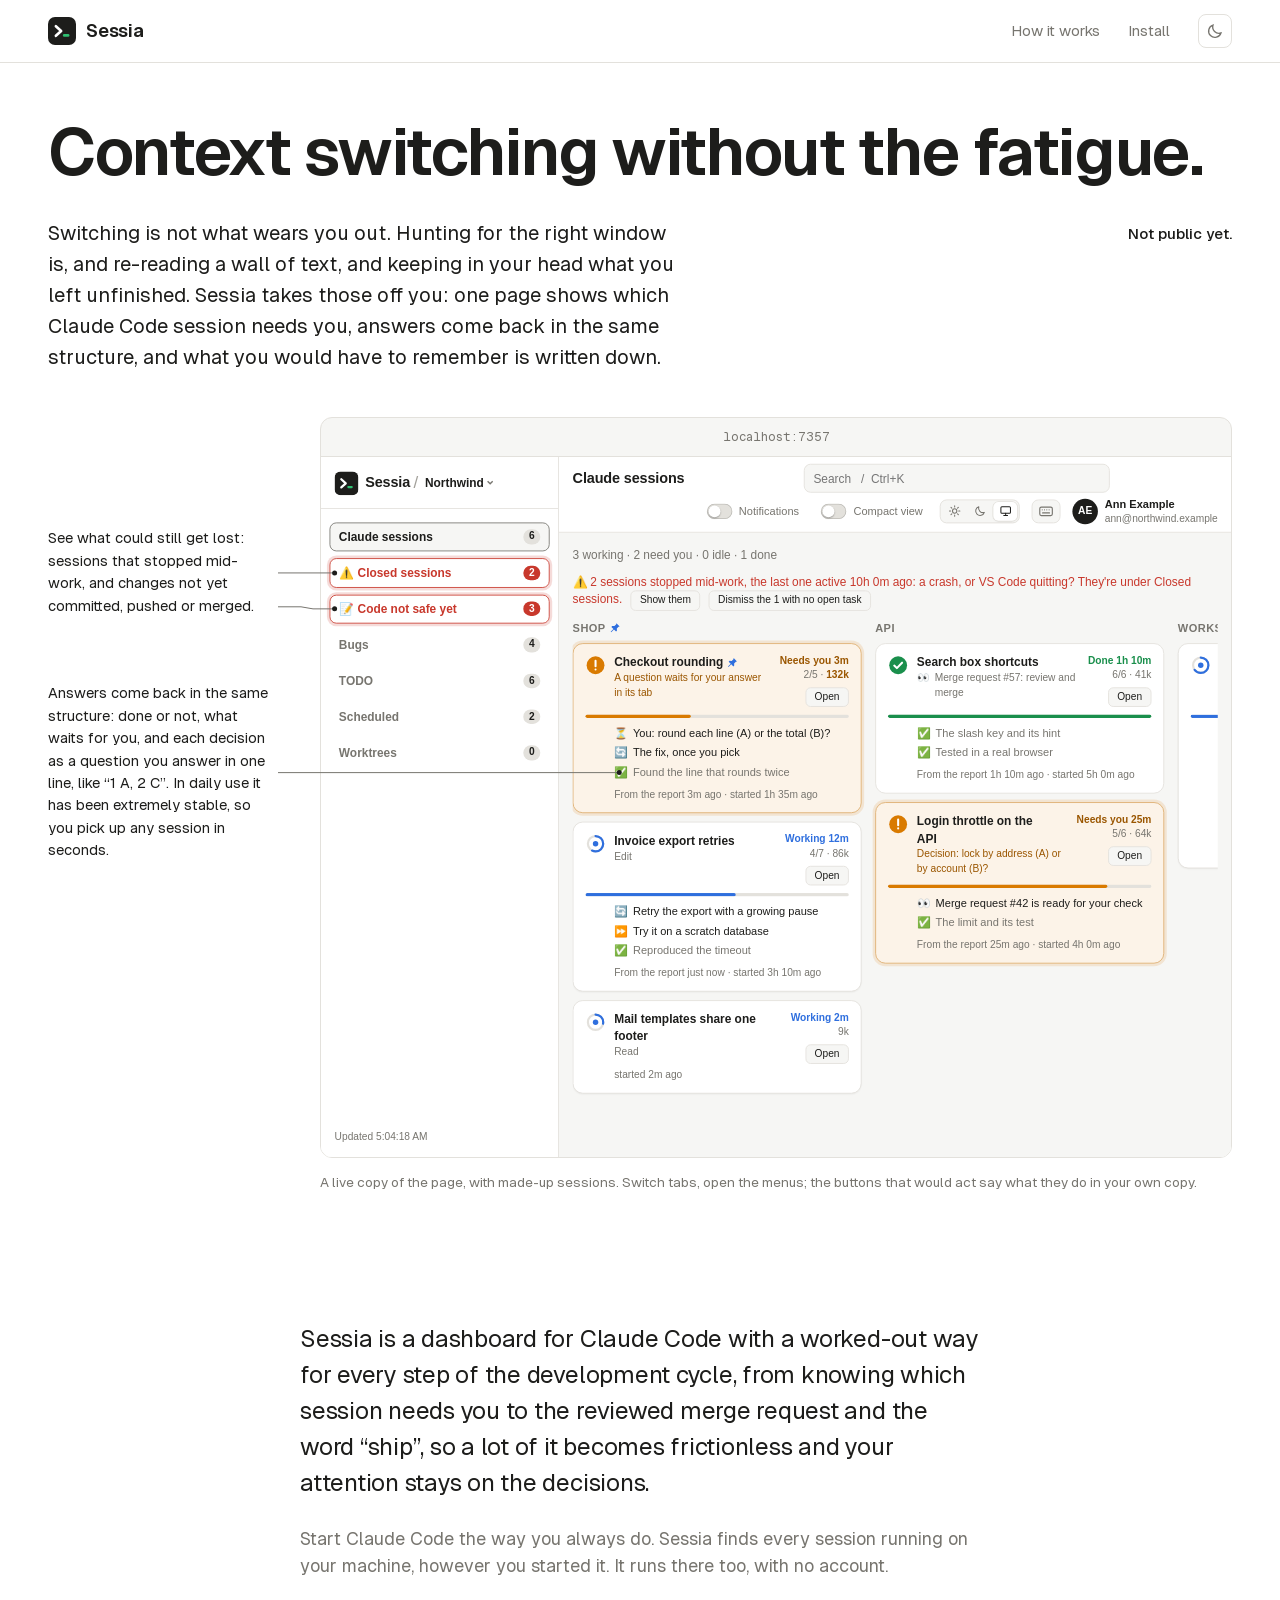
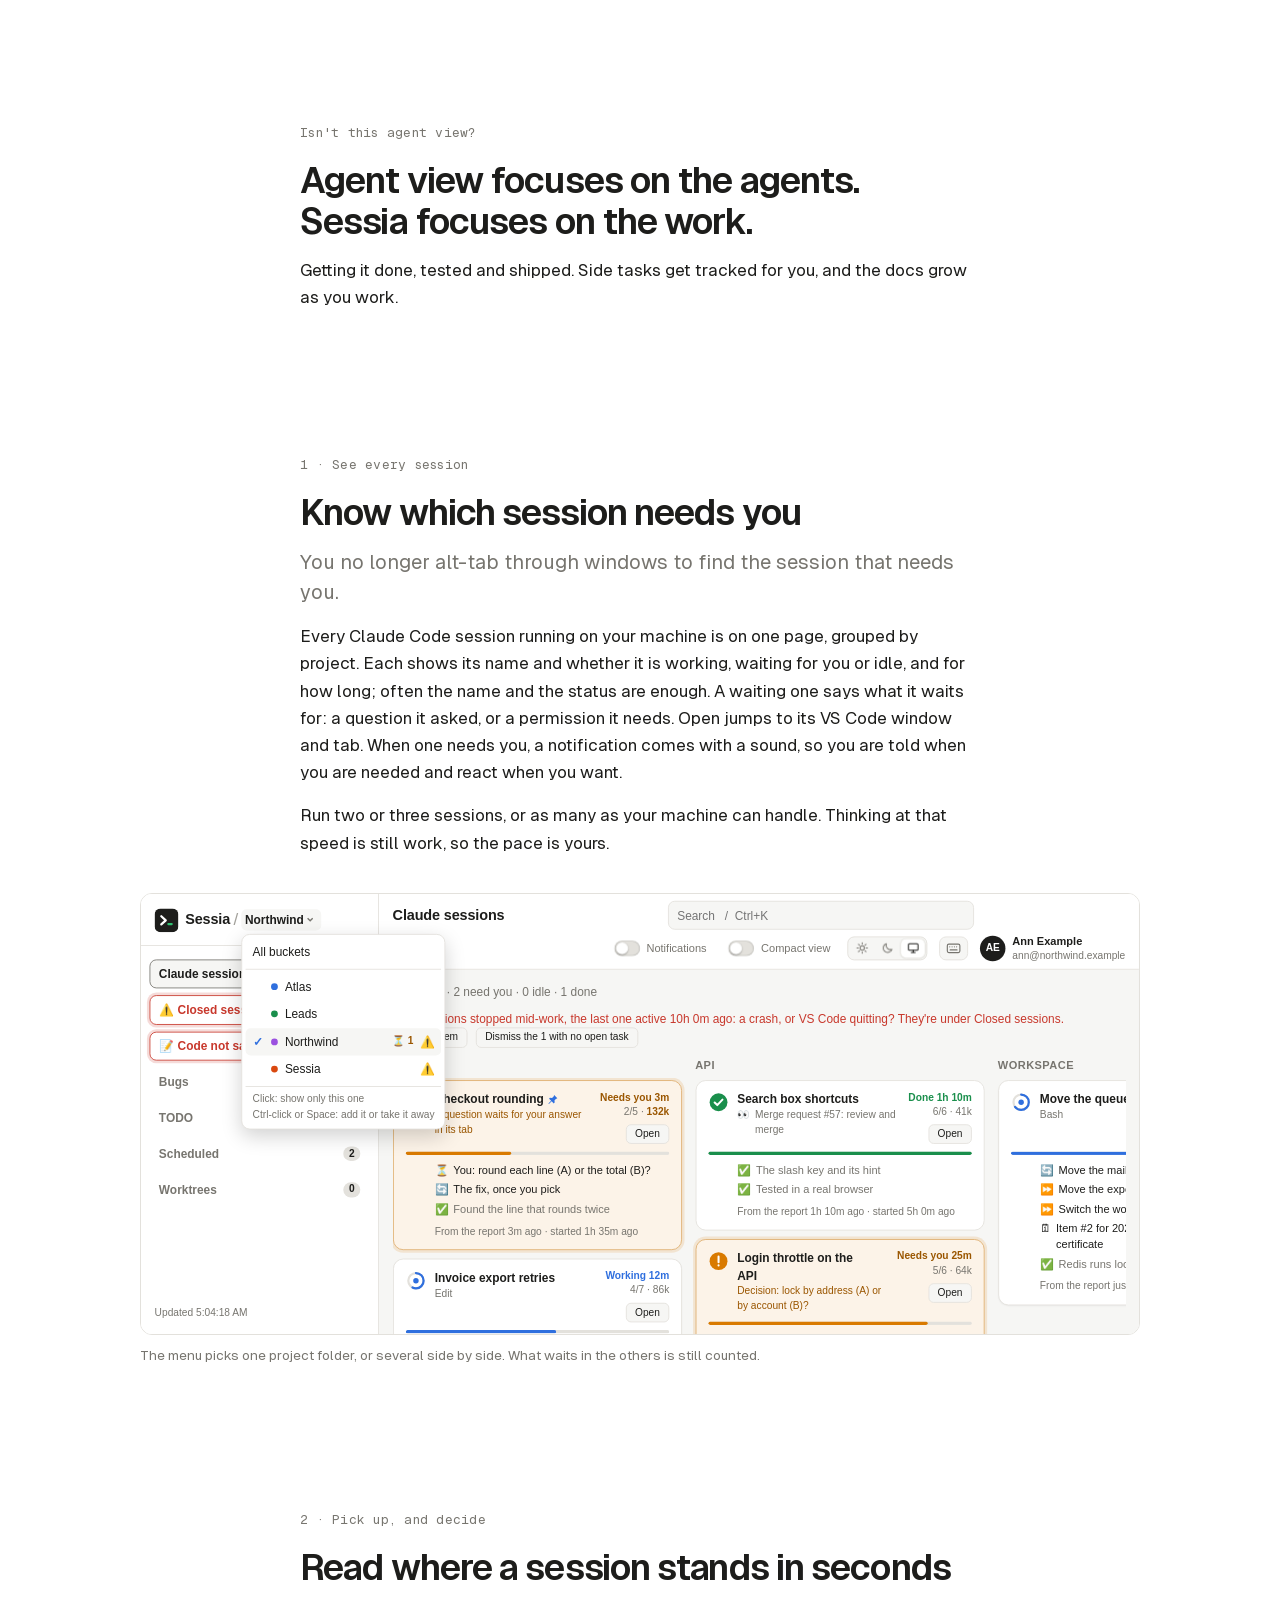
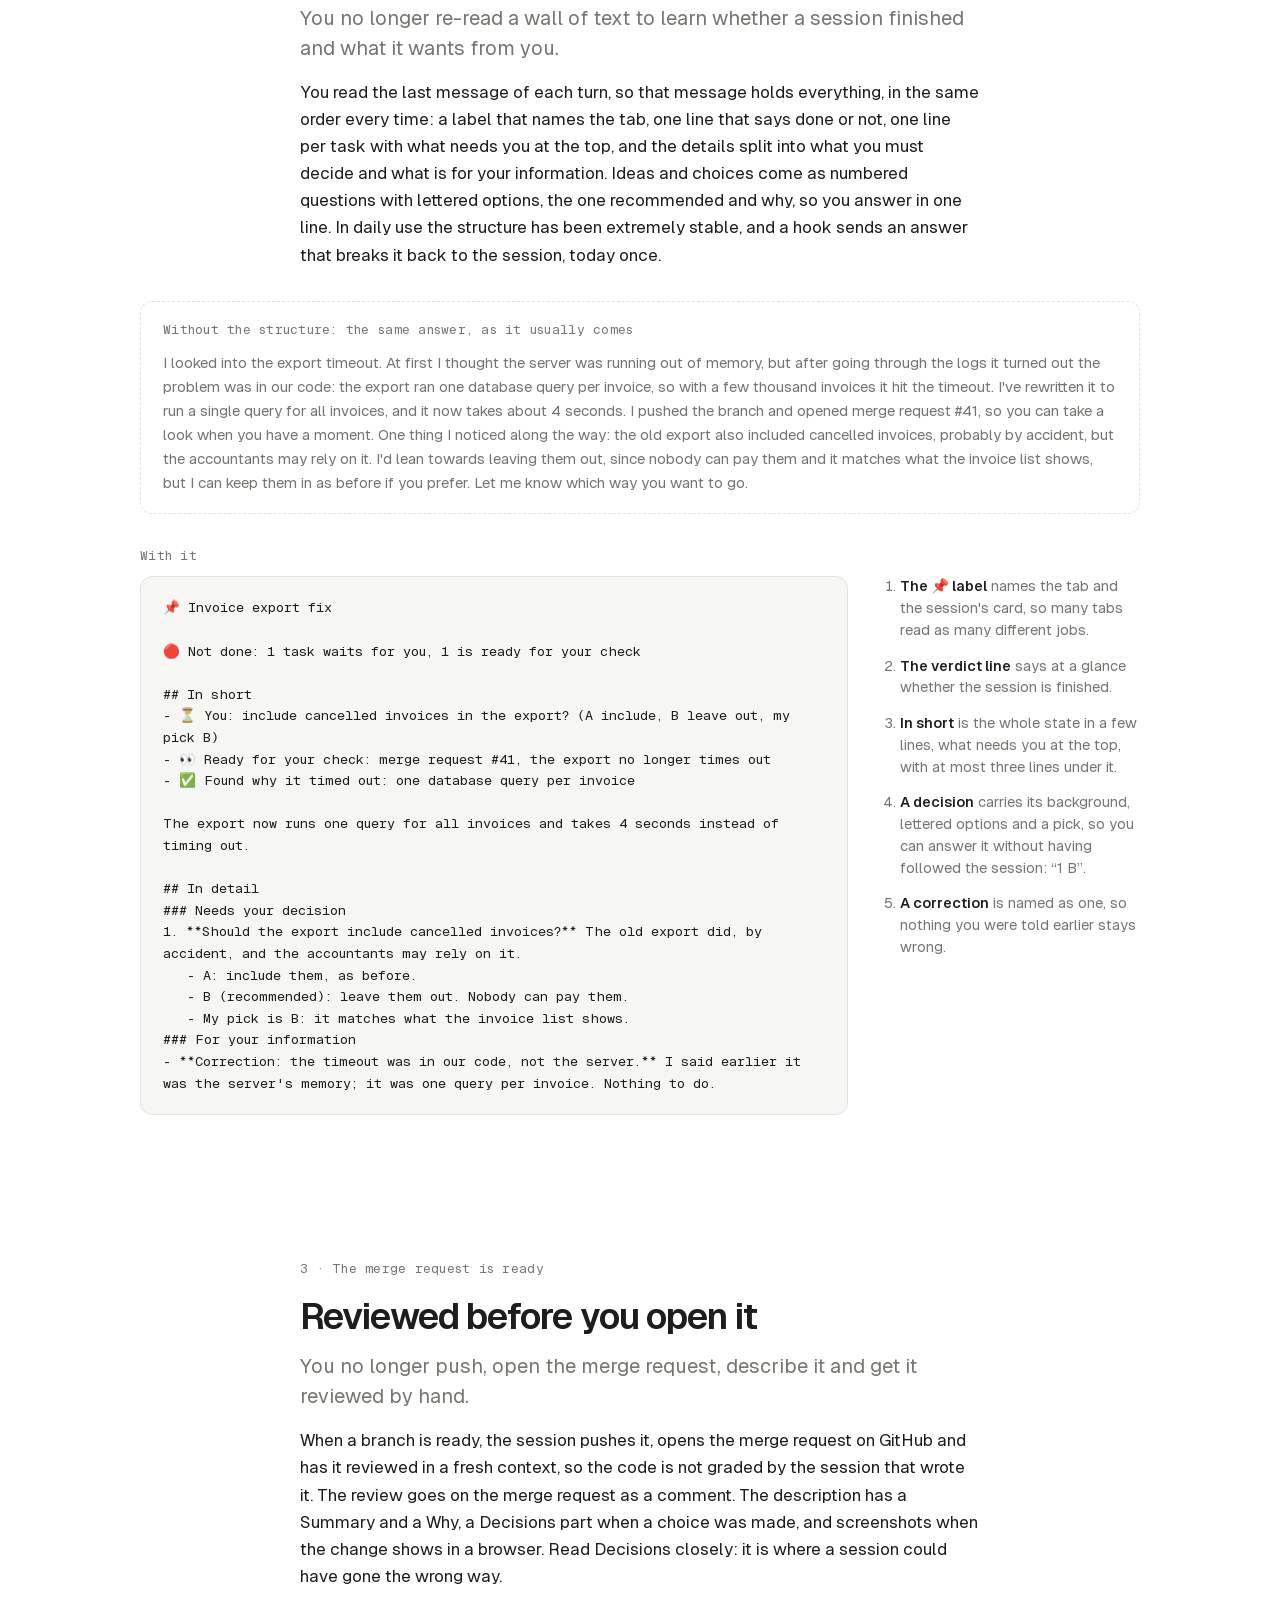
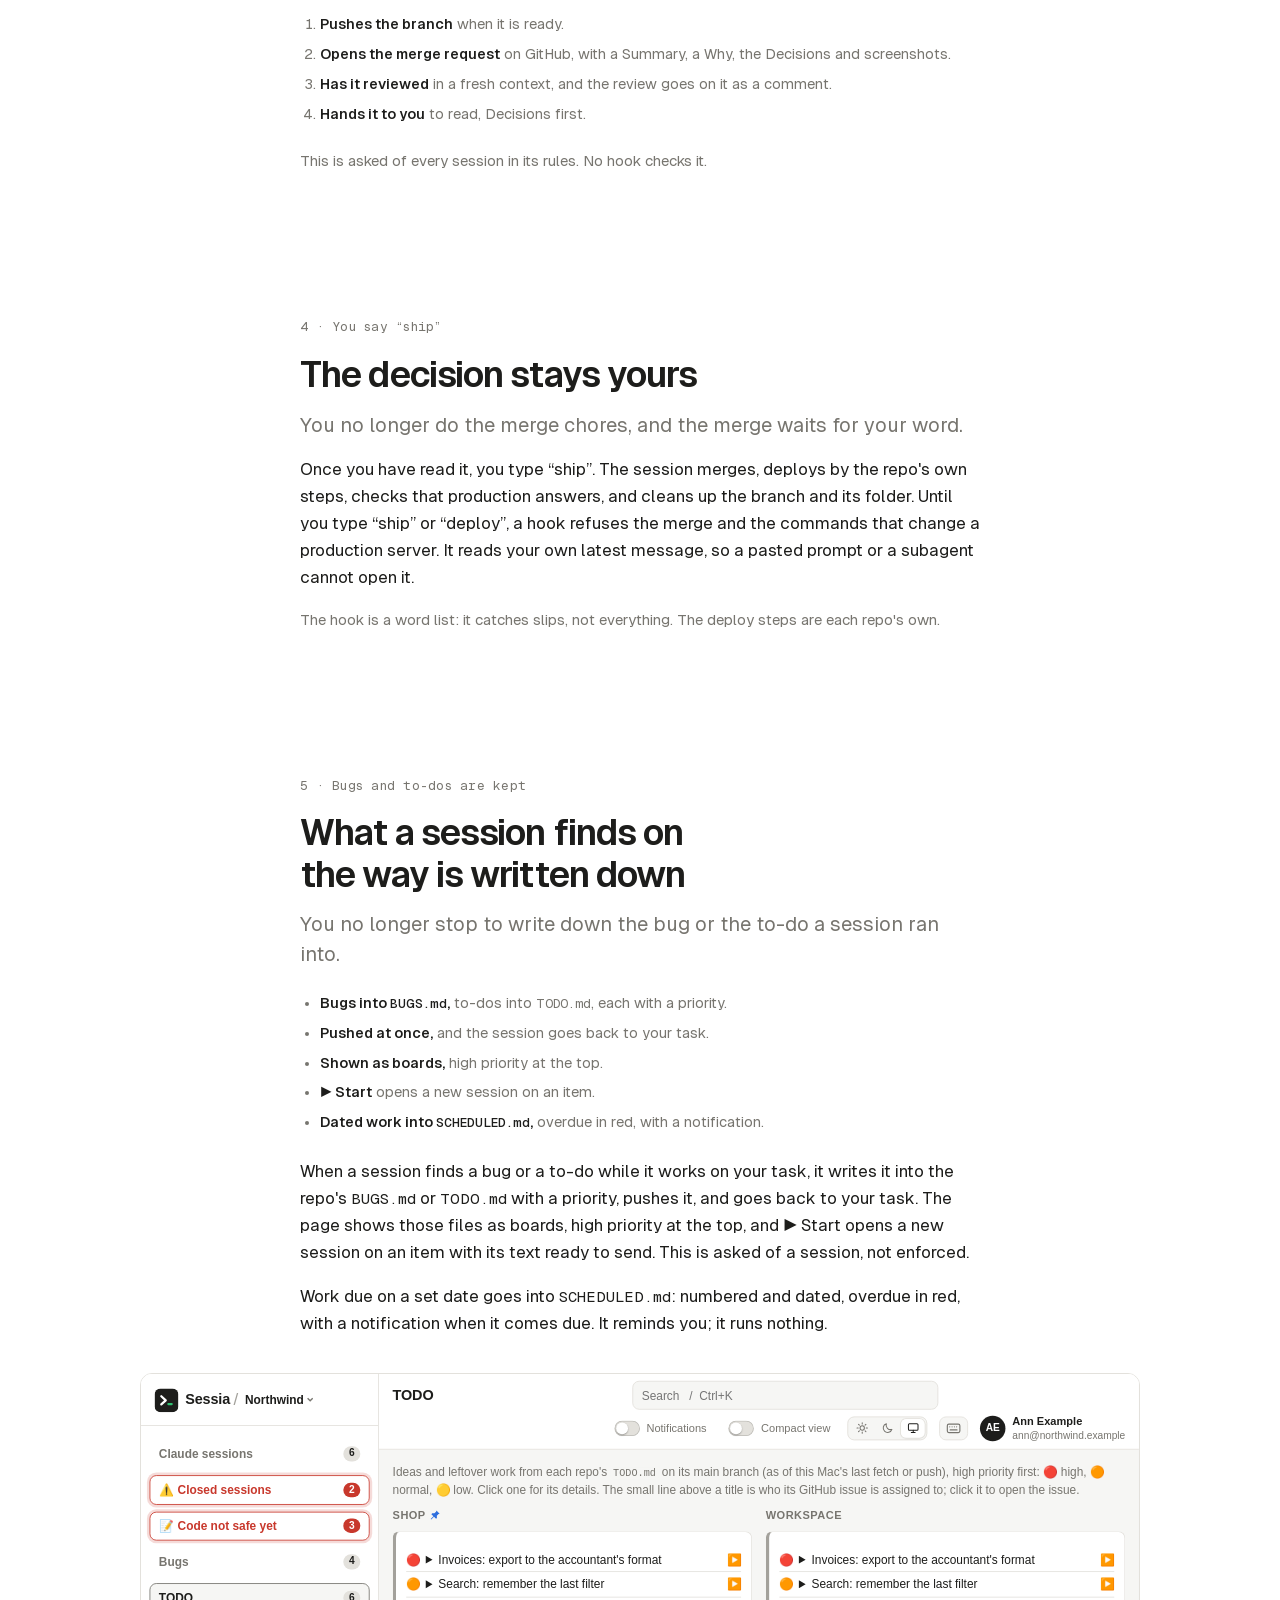
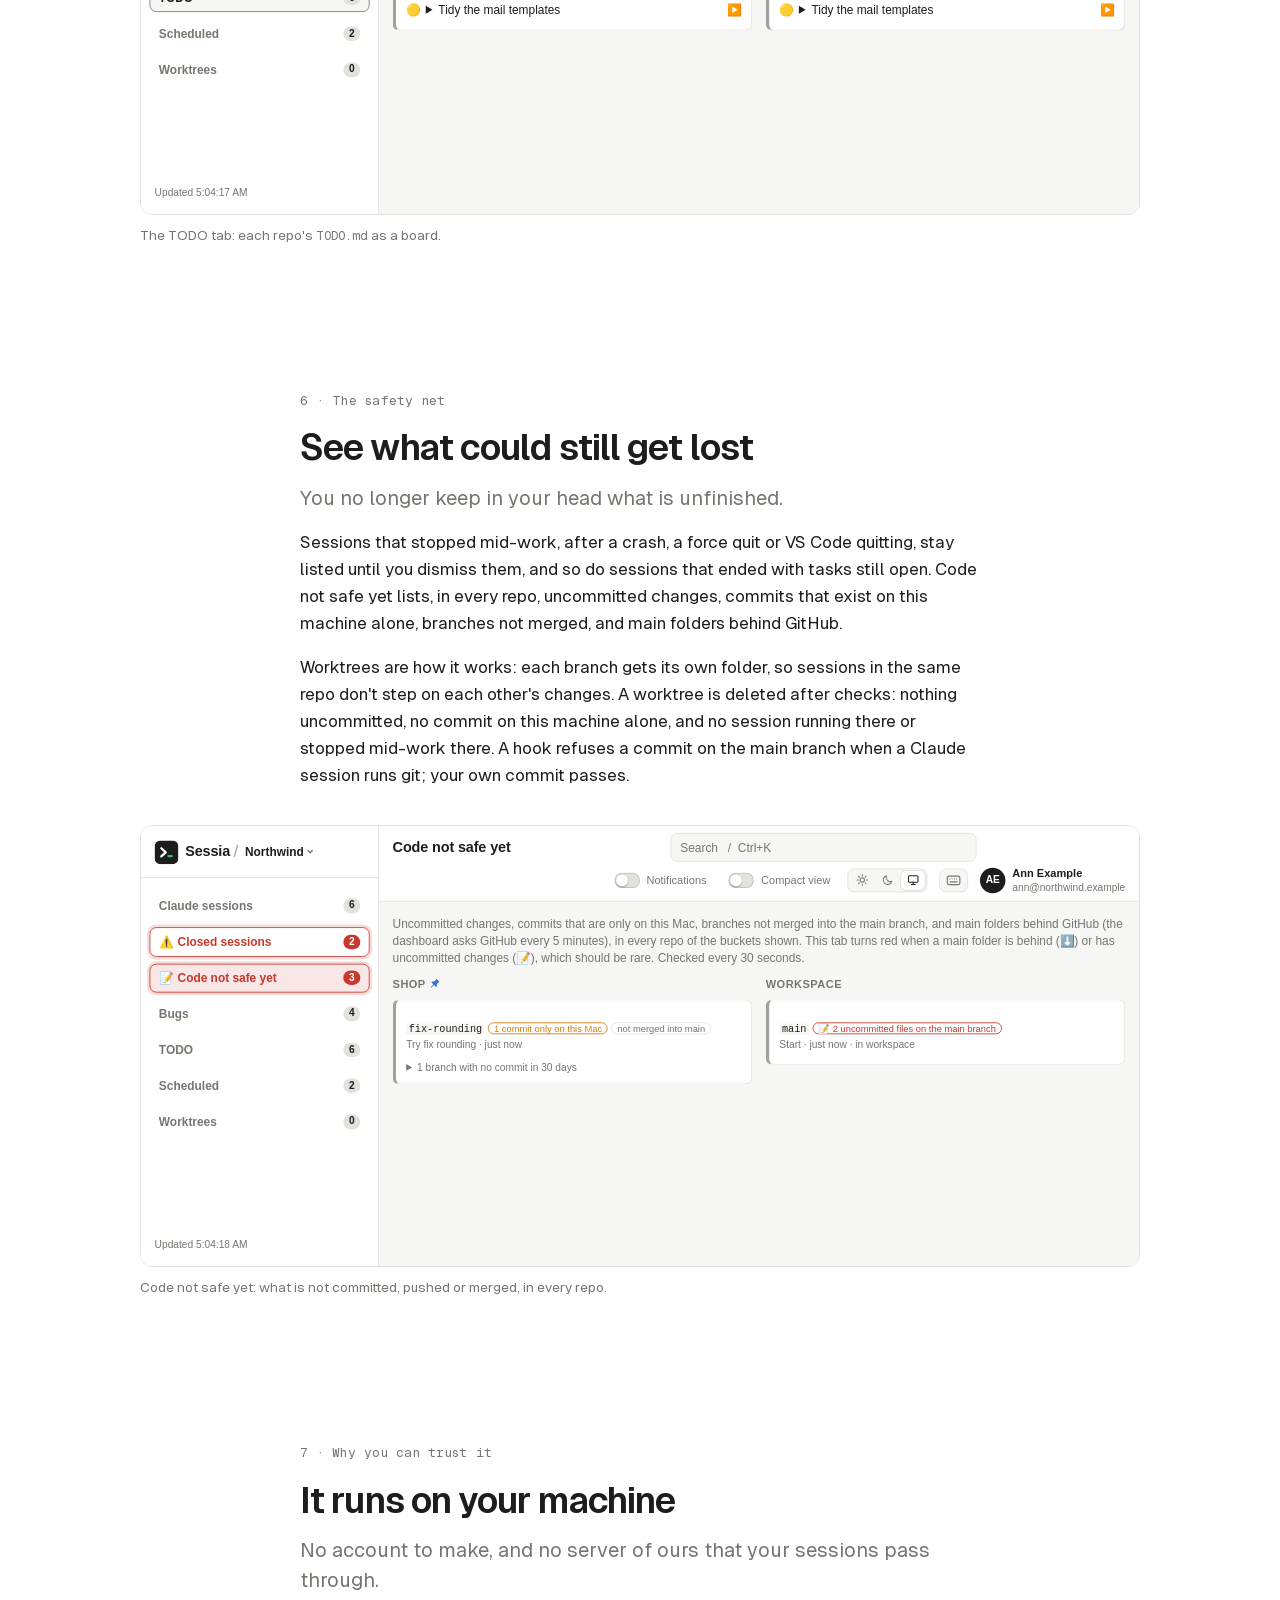
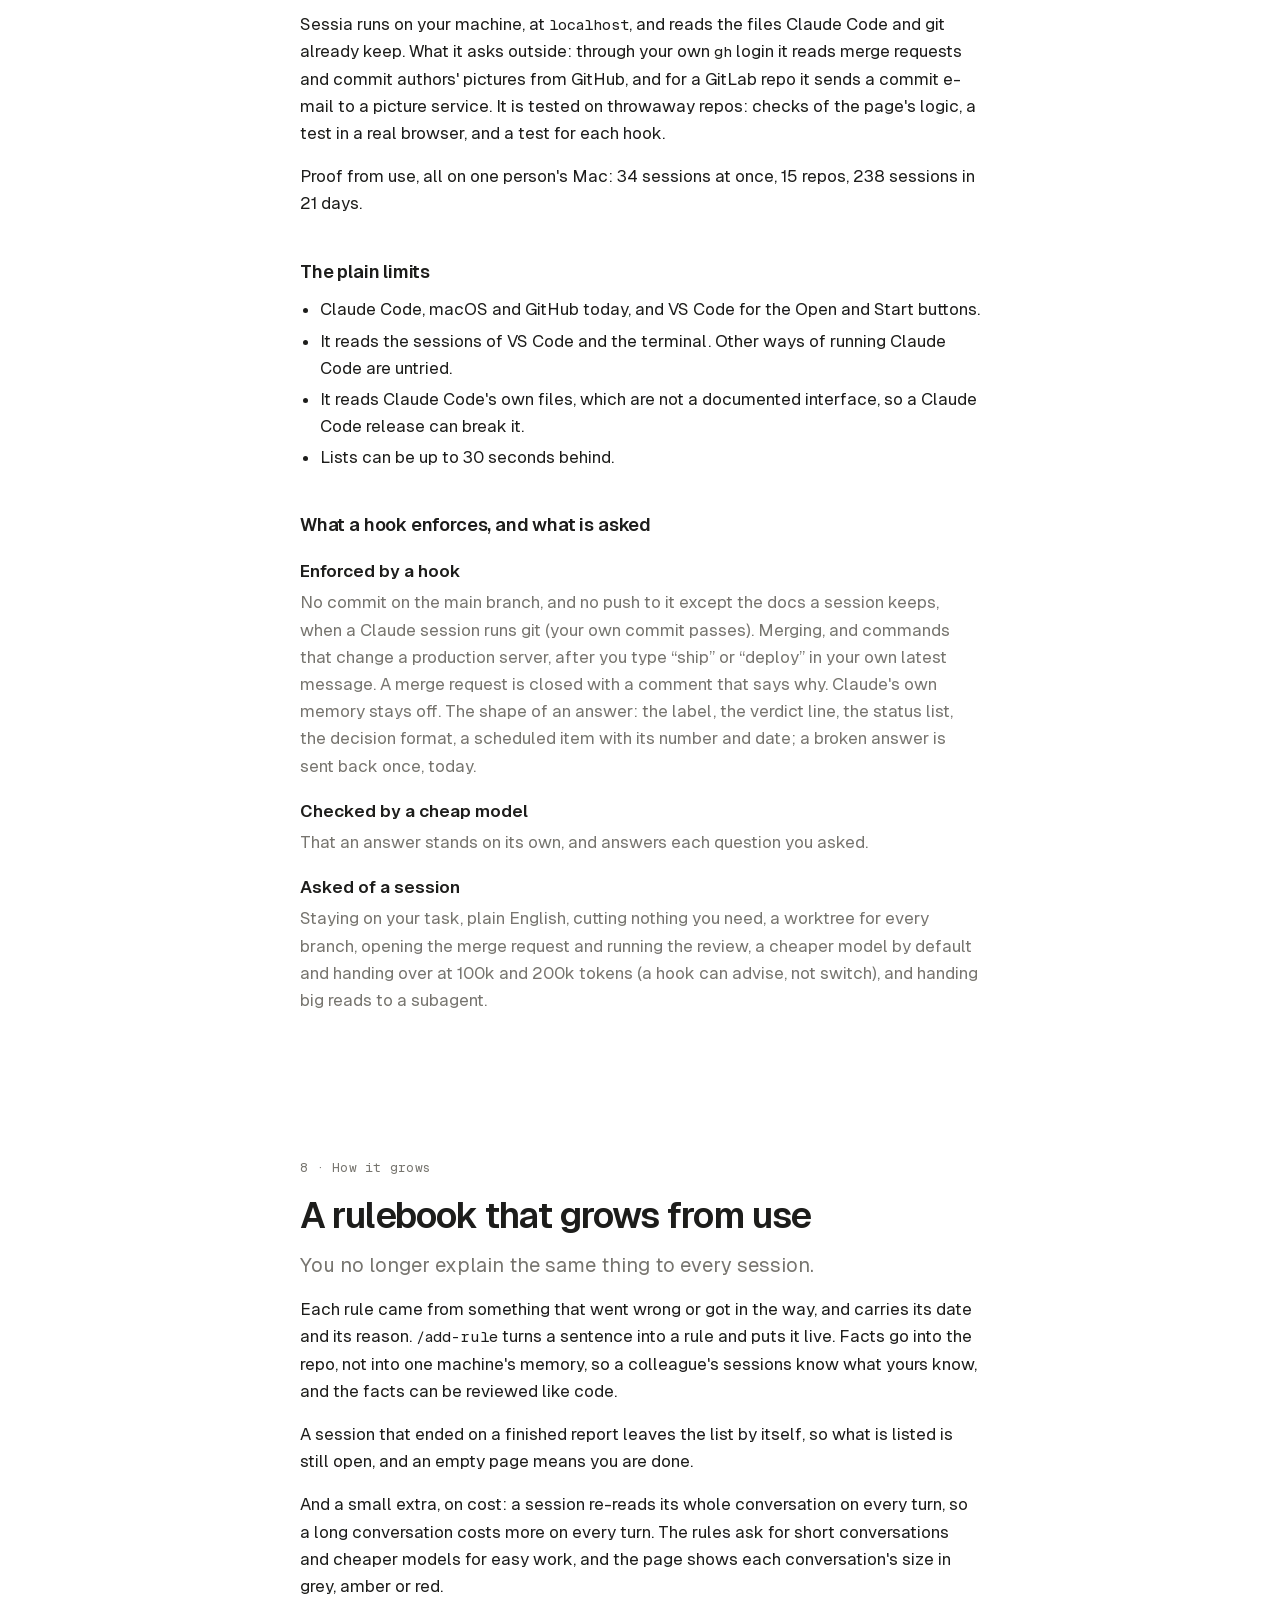
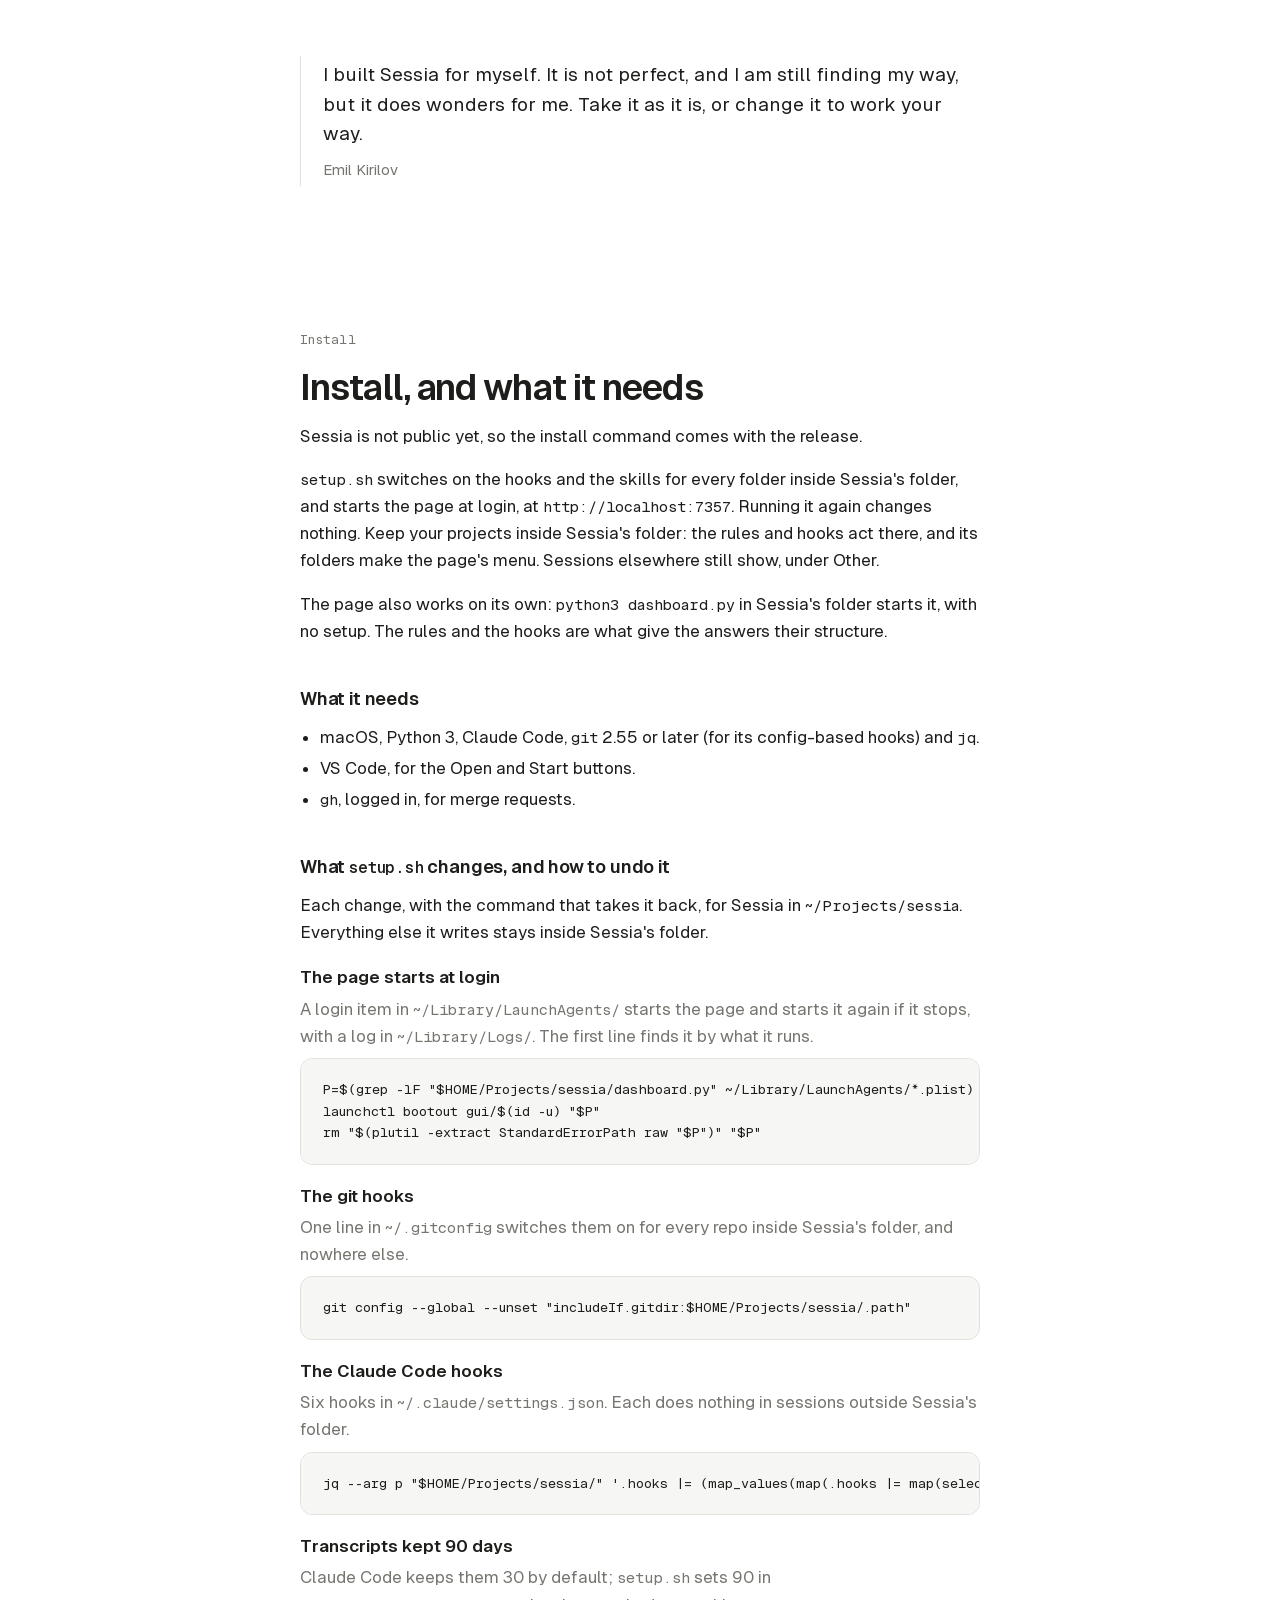
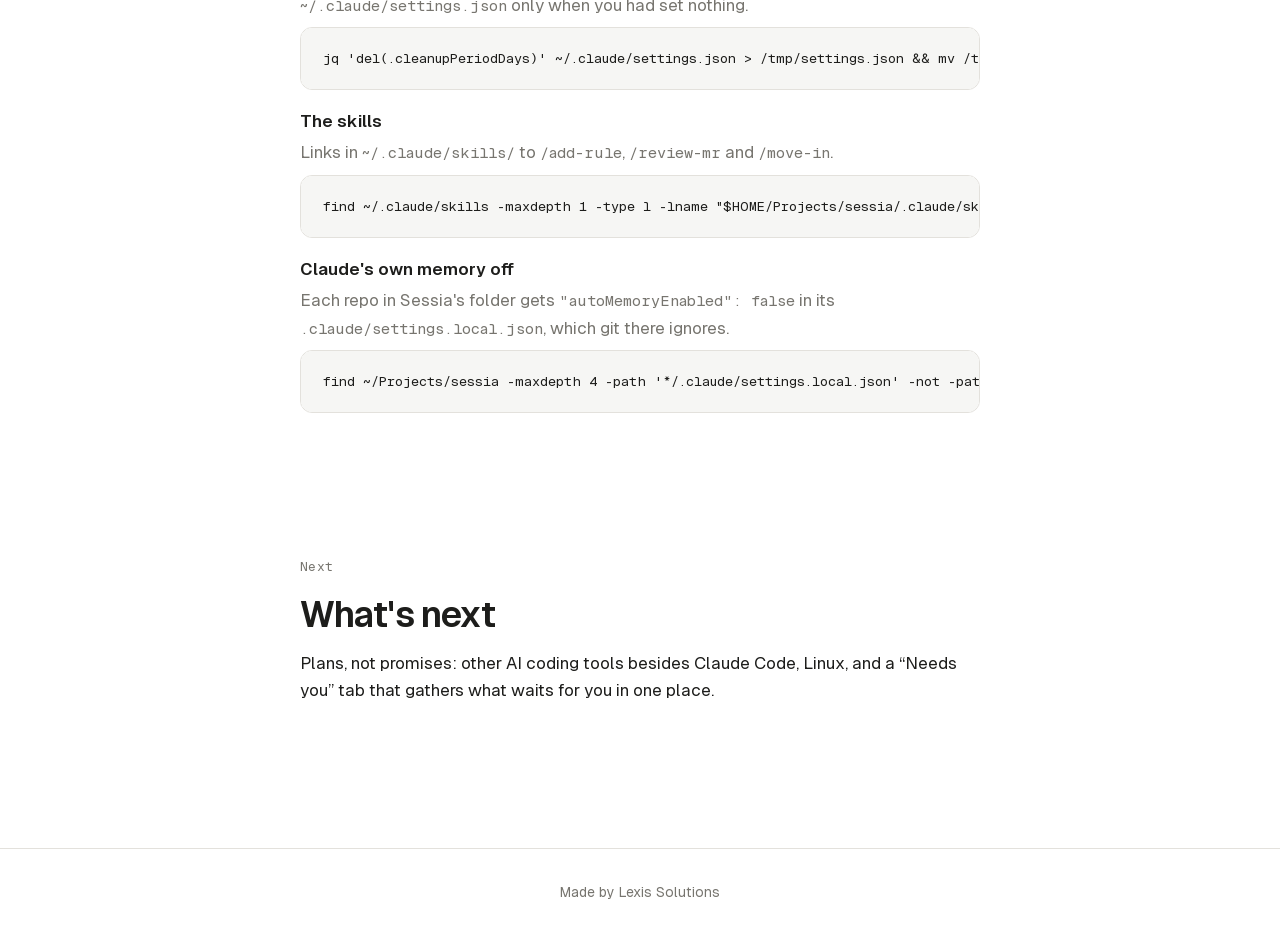
==== index.html @ 7ebc88ad "Site update (6d59e4e)" ====
<!doctype html>
<html lang="en">
<head>
<meta charset="utf-8">
<meta name="viewport" content="width=device-width, initial-scale=1">
<title>Sessia: context switching without the fatigue</title>
<meta name="description" content="Sessia is a dashboard for Claude Code with a worked-out way for every step of the development cycle, from knowing which session needs you to the reviewed merge request and the word &quot;ship&quot;, so a lot of it becomes frictionless and your attention stays on the decisions.">
<link rel="icon" href="logo.svg" type="image/svg+xml">
<link rel="preload" href="fonts/Geist-Variable.woff2" as="font" type="font/woff2" crossorigin>
<link rel="stylesheet" href="style.css">
<!-- The theme the visitor picked, before the first paint. The same key and format as Sessia's own page
     (a JSON string in localStorage "theme"), so the live copy below opens in the same theme. -->
<script>
  try { var t = JSON.parse(localStorage.getItem('theme')); if (t === 'light' || t === 'dark') document.documentElement.dataset.theme = t; } catch {}
</script>
<script src="site.js" defer></script>
</head>
<body>

<header class="bar">
  <a class="brand" href="#top" aria-label="Sessia, to the top">
    <svg viewBox="0 0 32 32" aria-hidden="true">
      <rect width="32" height="32" rx="8" fill="var(--text)"/>
      <path d="M9 10.5l6 5.5-6 5.5" fill="none" stroke="var(--bg)" stroke-width="3" stroke-linecap="round" stroke-linejoin="round"/>
      <rect x="17" y="19.5" width="7.5" height="3" rx="1.5" fill="#2fbf71"/>
    </svg>
    Sessia
  </a>
  <nav>
    <a href="#how">How it works</a>
    <a href="#install">Install</a>
    <a data-github data-released>GitHub</a>
    <button type="button" class="theme" id="theme" aria-label="Switch to the light theme">
      <svg class="sun" viewBox="0 0 20 20" aria-hidden="true"><circle cx="10" cy="10" r="3.4"/><path d="M10 1.8v1.9M10 16.3v1.9M1.8 10h1.9M16.3 10h1.9M4.2 4.2l1.35 1.35M14.45 14.45l1.35 1.35M4.2 15.8l1.35-1.35M14.45 5.55l1.35-1.35"/></svg>
      <svg class="moon" viewBox="0 0 20 20" aria-hidden="true"><path d="M16.6 12.2A7 7 0 0 1 7.8 3.4a7 7 0 1 0 8.8 8.8z"/></svg>
    </button>
  </nav>
</header>

<main id="top">

<section class="hero">
  <h1>Context switching without the fatigue.</h1>
  <div class="under">
    <p class="lede">Switching is not what wears you out. Hunting for the right window is, and re-reading a wall of text, and keeping in your head what you left unfinished. Sessia takes those off you: one page shows which Claude Code session needs you, answers come back in the same structure, and what you would have to remember is written down.</p>
    <div class="act buttons">
      <button type="button" class="pill" data-released data-copy-clone aria-label="Copy the install command"><span aria-hidden="true">$</span> <code data-clone></code></button>
      <a class="more" data-github data-released>View on GitHub →</a>
      <span class="more" data-unreleased>Not public yet.</span>
    </div>
  </div>

  <div class="stage">
    <div class="notes">
      <p class="note" id="note-answers">Answers come back in the same structure: done or not, what waits for you, and each decision as a question you answer in one line, like “1 A, 2 C”. In daily use it has been extremely stable, so you pick up any session in seconds.</p>
      <p class="note" id="note-lost">See what could still get lost: sessions that stopped mid-work, and changes not yet committed, pushed or merged.</p>
    </div>
    <div class="window">
      <div class="window-bar">localhost:7357</div>
      <div class="viewport"><iframe id="live" src="live/" title="A live copy of Sessia's page, with made-up data: switch tabs and open menus"></iframe></div>
    </div>
    <svg class="leaders" id="leaders" aria-hidden="true"></svg>
  </div>
  <p class="caption">A live copy of the page, with made-up sessions. Switch tabs, open the menus; the buttons that would act say what they do in your own copy.</p>
</section>

<section class="opening" id="how">
  <p>Sessia is a dashboard for Claude Code with a worked-out way for every step of the development cycle, from knowing which session needs you to the reviewed merge request and the word “ship”, so a lot of it becomes frictionless and your attention stays on the decisions.</p>
  <p class="practical">Start Claude Code the way you always do. Sessia finds every session running on your machine, however you started it. It runs there too, with no account.</p>
</section>

<section class="part" id="agent-view">
  <p class="label">Isn't this agent view?</p>
  <h2>Agent view focuses on the agents. Sessia focuses on the work.</h2>
  <p>Getting it done, tested and shipped. Side tasks get tracked for you, and the docs grow as you work.</p>
</section>

<section class="part">
  <p class="label">1 · See every session</p>
  <h2>Know which session needs you</h2>
  <p class="off">You no longer alt-tab through windows to find the session that needs you.</p>
  <p>Every Claude Code session running on your machine is on one page, grouped by project. Each shows its name and whether it is working, waiting for you or idle, and for how long; often the name and the status are enough. A waiting one says what it waits for: a question it asked, or a permission it needs. Open jumps to its VS Code window and tab. When one needs you, a notification comes with a sound, so you are told when you are needed and react when you want.</p>
  <p>Run two or three sessions, or as many as your machine can handle. Thinking at that speed is still work, so the pace is yours.</p>
  <figure class="shot">
    <div class="window"><div class="viewport"><iframe src="live/?tab=running&amp;menu" title="A live copy of Sessia's page with the project menu open: each project with what waits in it" loading="lazy"></iframe></div></div>
    <figcaption>The menu picks one project folder, or several side by side. What waits in the others is still counted.</figcaption>
  </figure>
</section>

<section class="part">
  <p class="label">2 · Pick up, and decide</p>
  <h2>Read where a session stands in seconds</h2>
  <p class="off">You no longer re-read a wall of text to learn whether a session finished and what it wants from you.</p>
  <p>You read the last message of each turn, so that message holds everything, in the same order every time: a label that names the tab, one line that says done or not, one line per task with what needs you at the top, and the details split into what you must decide and what is for your information. Ideas and choices come as numbered questions with lettered options, the one recommended and why, so you answer in one line. In daily use the structure has been extremely stable, and a hook sends an answer that breaks it back to the session, today once.</p>
  <div class="before">
    <p class="label">Without the structure: the same answer, as it usually comes</p>
    <p>I looked into the export timeout. At first I thought the server was running out of memory, but after going through the logs it turned out the problem was in our code: the export ran one database query per invoice, so with a few thousand invoices it hit the timeout. I've rewritten it to run a single query for all invoices, and it now takes about 4 seconds. I pushed the branch and opened merge request #41, so you can take a look when you have a moment. One thing I noticed along the way: the old export also included cancelled invoices, probably by accident, but the accountants may rely on it. I'd lean towards leaving them out, since nobody can pay them and it matches what the invoice list shows, but I can keep them in as before if you prefer. Let me know which way you want to go.</p>
  </div>
  <p class="label with">With it</p>
  <div class="answer">
    <pre><code><span data-part="1">📌 Invoice export fix</span>

<span data-part="2">🔴 Not done: 1 task waits for you, 1 is ready for your check</span>

<span data-part="3">## In short
- ⏳ You: include cancelled invoices in the export? (A include, B leave out, my pick B)
- 👀 Ready for your check: merge request #41, the export no longer times out
- ✅ Found why it timed out: one database query per invoice

The export now runs one query for all invoices and takes 4 seconds instead of timing out.</span>

## In detail
### Needs your decision
<span data-part="4">1. **Should the export include cancelled invoices?** The old export did, by accident, and the accountants may rely on it.
   - A: include them, as before.
   - B (recommended): leave them out. Nobody can pay them.
   - My pick is B: it matches what the invoice list shows.</span>
### For your information
<span data-part="5">- **Correction: the timeout was in our code, not the server.** I said earlier it was the server's memory; it was one query per invoice. Nothing to do.</span></code></pre>
    <ol class="parts">
      <li><b>The 📌 label</b> names the tab and the session's card, so many tabs read as many different jobs.</li>
      <li><b>The verdict line</b> says at a glance whether the session is finished.</li>
      <li><b>In short</b> is the whole state in a few lines, what needs you at the top, with at most three lines under it.</li>
      <li><b>A decision</b> carries its background, lettered options and a pick, so you can answer it without having followed the session: “1 B”.</li>
      <li><b>A correction</b> is named as one, so nothing you were told earlier stays wrong.</li>
    </ol>
  </div>
</section>

<section class="part">
  <p class="label">3 · The merge request is ready</p>
  <h2>Reviewed before you open it</h2>
  <p class="off">You no longer push, open the merge request, describe it and get it reviewed by hand.</p>
  <p>When a branch is ready, the session pushes it, opens the merge request on GitHub and has it reviewed in a fresh context, so the code is not graded by the session that wrote it. The review goes on the merge request as a comment. The description has a Summary and a Why, a Decisions part when a choice was made, and screenshots when the change shows in a browser. Read Decisions closely: it is where a session could have gone the wrong way.</p>
  <ol class="parts glance">
    <li><b>Pushes the branch</b> when it is ready.</li>
    <li><b>Opens the merge request</b> on GitHub, with a Summary, a Why, the Decisions and screenshots.</li>
    <li><b>Has it reviewed</b> in a fresh context, and the review goes on it as a comment.</li>
    <li><b>Hands it to you</b> to read, Decisions first.</li>
  </ol>
  <p class="aside">This is asked of every session in its rules. No hook checks it.</p>
</section>

<section class="part">
  <p class="label">4 · You say “ship”</p>
  <h2>The decision stays yours</h2>
  <p class="off">You no longer do the merge chores, and the merge waits for your word.</p>
  <p>Once you have read it, you type “ship”. The session merges, deploys by the repo's own steps, checks that production answers, and cleans up the branch and its folder. Until you type “ship” or “deploy”, a hook refuses the merge and the commands that change a production server. It reads your own latest message, so a pasted prompt or a subagent cannot open it.</p>
  <p class="aside">The hook is a word list: it catches slips, not everything. The deploy steps are each repo's own.</p>
</section>

<section class="part">
  <p class="label">5 · Bugs and to-dos are kept</p>
  <h2>What a session finds on the way is written down</h2>
  <p class="off">You no longer stop to write down the bug or the to-do a session ran into.</p>
  <div class="beside">
  <ul class="parts glance">
    <li><b>Bugs into <code>BUGS.md</code>,</b> to-dos into <code>TODO.md</code>, each with a priority.</li>
    <li><b>Pushed at once,</b> and the session goes back to your task.</li>
    <li><b>Shown as boards,</b> high priority at the top.</li>
    <li><b>▶️ Start</b> opens a new session on an item.</li>
    <li><b>Dated work into <code>SCHEDULED.md</code>,</b> overdue in red, with a notification.</li>
  </ul>
  <p>When a session finds a bug or a to-do while it works on your task, it writes it into the repo's <code>BUGS.md</code> or <code>TODO.md</code> with a priority, pushes it, and goes back to your task. The page shows those files as boards, high priority at the top, and ▶️ Start opens a new session on an item with its text ready to send. This is asked of a session, not enforced.</p>
  <p>Work due on a set date goes into <code>SCHEDULED.md</code>: numbered and dated, overdue in red, with a notification when it comes due. It reminds you; it runs nothing.</p>
  </div>
  <figure class="shot">
    <div class="window"><div class="viewport"><iframe src="live/?tab=todo" title="A live copy of Sessia's TODO tab: each repo's TODO.md as a board, high priority at the top" loading="lazy"></iframe></div></div>
    <figcaption>The TODO tab: each repo's <code>TODO.md</code> as a board.</figcaption>
  </figure>
</section>

<section class="part">
  <p class="label">6 · The safety net</p>
  <h2>See what could still get lost</h2>
  <p class="off">You no longer keep in your head what is unfinished.</p>
  <p>Sessions that stopped mid-work, after a crash, a force quit or VS Code quitting, stay listed until you dismiss them, and so do sessions that ended with tasks still open. Code not safe yet lists, in every repo, uncommitted changes, commits that exist on this machine alone, branches not merged, and main folders behind GitHub.</p>
  <p>Worktrees are how it works: each branch gets its own folder, so sessions in the same repo don't step on each other's changes. A worktree is deleted after checks: nothing uncommitted, no commit on this machine alone, and no session running there or stopped mid-work there. A hook refuses a commit on the main branch when a Claude session runs git; your own commit passes.</p>
  <figure class="shot">
    <div class="window"><div class="viewport"><iframe src="live/?tab=code" title="A live copy of Sessia's Code not safe yet tab: uncommitted changes and branches not pushed or merged, per repo" loading="lazy"></iframe></div></div>
    <figcaption>Code not safe yet: what is not committed, pushed or merged, in every repo.</figcaption>
  </figure>
</section>

<section class="part">
  <p class="label">7 · Why you can trust it</p>
  <h2>It runs on your machine</h2>
  <p class="off">No account to make, and no server of ours that your sessions pass through.</p>
  <p>Sessia runs on your machine, at <code>localhost</code>, and reads the files Claude Code and git already keep. What it asks outside: through your own <code>gh</code> login it reads merge requests and commit authors' pictures from GitHub, and for a GitLab repo it sends a commit e-mail to a picture service. It is tested on throwaway repos: checks of the page's logic, a test in a real browser, and a test for each hook.</p>
  <p>Proof from use, all on one person's Mac: 34 sessions at once, 15 repos, 238 sessions in 21 days.</p>
  <h3>The plain limits</h3>
  <ul class="plain">
    <li>Claude Code, macOS and GitHub today, and VS Code for the Open and Start buttons.</li>
    <li>It reads the sessions of VS Code and the terminal. Other ways of running Claude Code are untried.</li>
    <li>It reads Claude Code's own files, which are not a documented interface, so a Claude Code release can break it.</li>
    <li>Lists can be up to 30 seconds behind.</li>
  </ul>
  <h3>What a hook enforces, and what is asked</h3>
  <dl class="honest">
    <dt>Enforced by a hook</dt>
    <dd>No commit on the main branch, and no push to it except the docs a session keeps, when a Claude session runs git (your own commit passes). Merging, and commands that change a production server, after you type “ship” or “deploy” in your own latest message. A merge request is closed with a comment that says why. Claude's own memory stays off. The shape of an answer: the label, the verdict line, the status list, the decision format, a scheduled item with its number and date; a broken answer is sent back once, today.</dd>
    <dt>Checked by a cheap model</dt>
    <dd>That an answer stands on its own, and answers each question you asked.</dd>
    <dt>Asked of a session</dt>
    <dd>Staying on your task, plain English, cutting nothing you need, a worktree for every branch, opening the merge request and running the review, a cheaper model by default and handing over at 100k and 200k tokens (a hook can advise, not switch), and handing big reads to a subagent.</dd>
  </dl>
</section>

<section class="part">
  <p class="label">8 · How it grows</p>
  <h2>A rulebook that grows from use</h2>
  <p class="off">You no longer explain the same thing to every session.</p>
  <p>Each rule came from something that went wrong or got in the way, and carries its date and its reason. <code>/add-rule</code> turns a sentence into a rule and puts it live. Facts go into the repo, not into one machine's memory, so a colleague's sessions know what yours know, and the facts can be reviewed like code.</p>
  <p>A session that ended on a finished report leaves the list by itself, so what is listed is still open, and an empty page means you are done.</p>
  <p>And a small extra, on cost: a session re-reads its whole conversation on every turn, so a long conversation costs more on every turn. The rules ask for short conversations and cheaper models for easy work, and the page shows each conversation's size in grey, amber or red.</p>
  <blockquote class="personal">
    <p>I built Sessia for myself. It is not perfect, and I am still finding my way, but it does wonders for me. Take it as it is, or change it to work your way.</p>
    <footer>Emil Kirilov</footer>
  </blockquote>
</section>

<section class="part" id="install">
  <p class="label">Install</p>
  <h2>Install, and what it needs</h2>
  <p data-unreleased>Sessia is not public yet, so the install command comes with the release.</p>
  <pre class="steps" data-released><code>cd ~/Projects
<button type="button" class="copy-line" data-copy-clone aria-label="Copy the git clone command"><span data-clone-to></span></button>
cd sessia &amp;&amp; ./setup.sh</code></pre>
  <p><code>setup.sh</code> switches on the hooks and the skills for every folder inside Sessia's folder, and starts the page at login, at <code>http://localhost:7357</code>. Running it again changes nothing. Keep your projects inside Sessia's folder: the rules and hooks act there, and its folders make the page's menu. Sessions elsewhere still show, under Other.</p>
  <p>The page also works on its own: <code>python3 dashboard.py</code> in Sessia's folder starts it, with no setup. The rules and the hooks are what give the answers their structure.</p>
  <h3>What it needs</h3>
  <ul class="plain">
    <li>macOS, Python 3, Claude Code, <code>git</code> 2.55 or later (for its config-based hooks) and <code>jq</code>.</li>
    <li>VS Code, for the Open and Start buttons.</li>
    <li><code>gh</code>, logged in, for merge requests.</li>
  </ul>
  <h3>What <code>setup.sh</code> changes, and how to undo it</h3>
  <p>Each change, with the command that takes it back, for Sessia in <code>~/Projects/sessia</code>. Everything else it writes stays inside Sessia's folder.</p>
  <dl class="honest undo">
    <dt>The page starts at login</dt>
    <dd>A login item in <code>~/Library/LaunchAgents/</code> starts the page and starts it again if it stops, with a log in <code>~/Library/Logs/</code>. The first line finds it by what it runs.
      <pre><code>P=$(grep -lF "$HOME/Projects/sessia/dashboard.py" ~/Library/LaunchAgents/*.plist)
launchctl bootout gui/$(id -u) "$P"
rm "$(plutil -extract StandardErrorPath raw "$P")" "$P"</code></pre></dd>
    <dt>The git hooks</dt>
    <dd>One line in <code>~/.gitconfig</code> switches them on for every repo inside Sessia's folder, and nowhere else.
      <pre><code>git config --global --unset "includeIf.gitdir:$HOME/Projects/sessia/.path"</code></pre></dd>
    <dt>The Claude Code hooks</dt>
    <dd>Six hooks in <code>~/.claude/settings.json</code>. Each does nothing in sessions outside Sessia's folder.
      <pre><code>jq --arg p "$HOME/Projects/sessia/" '.hooks |= (map_values(map(.hooks |= map(select(.command // "" | startswith($p) | not)) | select(.hooks | length > 0))) | with_entries(select(.value | length > 0)))' ~/.claude/settings.json > /tmp/settings.json && mv /tmp/settings.json ~/.claude/settings.json</code></pre></dd>
    <dt>Transcripts kept 90 days</dt>
    <dd>Claude Code keeps them 30 by default; <code>setup.sh</code> sets 90 in <code>~/.claude/settings.json</code> only when you had set nothing.
      <pre><code>jq 'del(.cleanupPeriodDays)' ~/.claude/settings.json > /tmp/settings.json && mv /tmp/settings.json ~/.claude/settings.json</code></pre></dd>
    <dt>The skills</dt>
    <dd>Links in <code>~/.claude/skills/</code> to <code>/add-rule</code>, <code>/review-mr</code> and <code>/move-in</code>.
      <pre><code>find ~/.claude/skills -maxdepth 1 -type l -lname "$HOME/Projects/sessia/.claude/skills/*" -delete</code></pre></dd>
    <dt>Claude's own memory off</dt>
    <dd>Each repo in Sessia's folder gets <code>"autoMemoryEnabled": false</code> in its <code>.claude/settings.local.json</code>, which git there ignores.
      <pre><code>find ~/Projects/sessia -maxdepth 4 -path '*/.claude/settings.local.json' -not -path '*/.worktrees/*' -exec sh -c 'jq "del(.autoMemoryEnabled)" "$1" > "$1.tmp" && mv "$1.tmp" "$1"' _ {} \;</code></pre></dd>
  </dl>
</section>

<section class="part">
  <p class="label">Next</p>
  <h2>What's next</h2>
  <p>Plans, not promises: other AI coding tools besides Claude Code, Linux, and a “Needs you” tab that gathers what waits for you in one place.</p>
</section>

</main>

<footer class="bottom">
  <a data-github data-released>GitHub</a>
  <span data-released><span data-license></span> license</span>
  <span>Made by <a href="https://www.lexis.solutions/" target="_blank" rel="noopener">Lexis Solutions</a></span>
</footer>

</body>
</html>
---- style.css ----
/* Sessia's website. The colours are Sessia's own themes (its dashboard.html), so the live copy never looks pasted
   in. No accent colour: the status colours appear inside the product alone, where they mean a state. */

@font-face { font-family: Geist; src: url(fonts/Geist-Variable.woff2) format("woff2"); font-weight: 100 900; font-display: swap; }
@font-face { font-family: "Geist Mono"; src: url(fonts/GeistMono-Variable.woff2) format("woff2"); font-weight: 100 900; font-display: swap; }

:root {
  color-scheme: light;
  --bg: #ffffff; --text: #1d1d1b; --muted: #77756f; --line: #e3e1dc; --raise: #f6f6f4;
  --pill: #1d1d1b; --pill-text: #ecebe7;
  --gutter: 48px; --wide: 1344px; --column: 680px;
}
@media (prefers-color-scheme: dark) {
  :root:not([data-theme="light"]) {
    color-scheme: dark;
    --bg: #0e0e0d; --text: #ecebe7; --muted: #94928b; --line: #33322f; --raise: #171716;
    --pill: #20201e; --pill-text: #ecebe7;
  }
}
:root[data-theme="dark"] {
  color-scheme: dark;
  --bg: #0e0e0d; --text: #ecebe7; --muted: #94928b; --line: #33322f; --raise: #171716;
  --pill: #20201e; --pill-text: #ecebe7;
}

* { box-sizing: border-box; }
html { scroll-behavior: smooth; scroll-padding-top: 80px; }  /* a link to a section lands below the sticky bar */
@media (prefers-reduced-motion: reduce) { html { scroll-behavior: auto; } * { transition: none !important; } }
body {
  margin: 0; background: var(--bg); color: var(--text);
  font: 17px/1.6 Geist, system-ui, sans-serif; font-feature-settings: "ss01";
  -webkit-font-smoothing: antialiased; overflow-x: clip;
}
a { color: inherit; text-decoration-color: var(--muted); text-underline-offset: 3px; }
a:hover { text-decoration-color: var(--text); }
code, pre, .window-bar, .label { font-family: "Geist Mono", ui-monospace, monospace; }
code { font-size: .9em; font-variant-ligatures: none; }  /* commands read as typed: no |= or != ligatures */
:focus-visible { outline: 2px solid var(--text); outline-offset: 2px; border-radius: 4px; }

/* The top bar: it stays at the top as the page scrolls, full width so nothing shows beside it, its content in
   the page's wide column. */
.bar {
  position: sticky; top: 0; z-index: 10; background: var(--bg); border-bottom: 1px solid var(--line);
  display: flex; align-items: center; justify-content: space-between; gap: 16px;
  padding: 14px max(var(--gutter), (100% - var(--wide)) / 2);
}
.brand { display: flex; align-items: center; gap: 10px; font-weight: 620; font-size: 18px; text-decoration: none; letter-spacing: -.01em; }
.brand svg { width: 28px; height: 28px; }
.bar nav { display: flex; align-items: center; gap: 28px; font-size: 15px; }
.bar nav a { text-decoration: none; color: var(--muted); }
.bar nav a:hover { color: var(--text); }
.theme {
  display: grid; place-items: center; width: 34px; height: 34px; padding: 0; border: 1px solid var(--line);
  border-radius: 8px; background: none; color: var(--muted); cursor: pointer;
}
.theme:hover { color: var(--text); border-color: var(--muted); }
.theme svg { width: 18px; height: 18px; fill: none; stroke: currentColor; stroke-width: 1.5; stroke-linecap: round; }
/* The switch shows what a click gives: the sun on the dark theme, the moon on the light. */
.theme .sun { display: none; }
:root[data-theme="dark"] .theme .sun { display: block; }
:root[data-theme="dark"] .theme .moon { display: none; }
@media (prefers-color-scheme: dark) {
  :root:not([data-theme="light"]) .theme .sun { display: block; }
  :root:not([data-theme="light"]) .theme .moon { display: none; }
}

/* The first screen */
main { max-width: calc(var(--wide) + 2 * var(--gutter)); margin: 0 auto; padding: 0 var(--gutter); }
.hero { padding-top: 56px; }
h1 {
  margin: 0; font-weight: 620; letter-spacing: -.035em; line-height: 1;
  /* Fitted to the content width on one line: it measures 17.6 times its font size in Geist at this weight. */
  font-size: calc(min(100vw - 2 * var(--gutter), var(--wide)) / 17.8);
  text-wrap: balance;
}
.under { display: flex; justify-content: space-between; align-items: flex-start; gap: 48px; margin-top: 32px; }
.lede { max-width: 640px; margin: 0; font-size: 20px; line-height: 1.55; }
.act { flex: 0 1 auto; padding-top: 4px; }
.buttons { display: flex; flex-wrap: wrap; align-items: center; gap: 12px 20px; }
.pill {
  display: inline-flex; gap: 8px; max-width: 100%; padding: 11px 18px; border: 1px solid var(--line); border-radius: 999px;
  background: var(--pill); color: var(--pill-text); font: 14px/1.3 "Geist Mono", monospace; cursor: pointer; text-align: left;
}
.pill span { opacity: .55; }
/* One line always: on a narrow screen it scrolls inside the pill instead of breaking after "lexis-". */
.act { max-width: 100%; }
.pill { min-width: 0; overflow-x: auto; scrollbar-width: none; }
.pill code { font-size: inherit; white-space: nowrap; }
.pill:hover { border-color: var(--muted); }
/* The git clone line in the Install steps: plain text in the block, with a dotted line under it to say it copies. */
.copy-line { all: unset; cursor: pointer; text-decoration: underline dotted var(--muted); text-underline-offset: 4px; }
.copy-line:hover { text-decoration-style: solid; }
.copy-line:focus-visible { outline: 2px solid var(--muted); outline-offset: 2px; }
.more { font-size: 15px; text-decoration: none; font-weight: 520; }
.more:hover { text-decoration: underline; }
.practical { margin: 20px 0 0; color: var(--muted); font-size: 17px; line-height: 1.55; }

/* The live copy, with the two claims to its left and a thin leader line from each to what it describes. */
.stage { position: relative; display: grid; grid-template-columns: 220px 1fr; gap: 52px; margin-top: 44px; --scale: .85; }
.notes { position: relative; }
.note { position: absolute; left: 0; right: 0; margin: 0; font-size: 14.5px; line-height: 1.55; }
.leaders { position: absolute; inset: 0; width: 100%; height: 100%; pointer-events: none; overflow: visible; }
.leaders path { fill: none; stroke: var(--muted); stroke-width: 1; }
.leaders circle { fill: var(--text); }
.window { --h: 700px; border: 1px solid var(--line); border-radius: 12px; overflow: hidden; background: var(--raise); }
.window-bar { padding: 9px 14px; border-bottom: 1px solid var(--line); text-align: center; font-size: 12.5px; color: var(--muted); }
/* The copy is drawn at 85%, so its header fits on one row and more of it shows. */
.viewport { height: var(--h); overflow: hidden; }
.window iframe {
  display: block; width: calc(100% / var(--scale)); height: calc(var(--h) / var(--scale)); border: 0; background: var(--bg);
  transform: scale(var(--scale)); transform-origin: 0 0;
}
.caption { margin: 14px 0 0 272px; color: var(--muted); font-size: 13.5px; }

/* The sections: one calm column. */
.opening { max-width: var(--column); margin: 128px auto 0; }
.opening p { margin: 0; font-size: 24px; line-height: 1.5; letter-spacing: -.01em; }
.opening .practical { margin-top: 24px; font-size: 18px; letter-spacing: 0; }
.part { max-width: var(--column); margin: 144px auto 0; }
.label { margin: 0 0 14px; font-size: 13px; color: var(--muted); letter-spacing: .02em; }
h2 { margin: 0 0 14px; font-size: 36px; line-height: 1.15; font-weight: 620; letter-spacing: -.025em; text-wrap: balance; }
h3 { margin: 40px 0 10px; font-size: 18px; font-weight: 600; letter-spacing: -.01em; }
.off { margin: 0 0 22px; font-size: 20px; line-height: 1.5; color: var(--muted); }
.part p { margin: 0 0 16px; }
.part .aside { color: var(--muted); font-size: 15px; }
.plain { margin: 0; padding-left: 20px; }
.plain li { margin: 4px 0; }

/* A section's own live copy (live/?tab=…), at the first screen's scale. */
.shot { margin: 36px calc((var(--column) - 1000px) / 2) 0; --scale: .85; }
.shot .window { --h: 440px; }
.shot figcaption { margin-top: 10px; color: var(--muted); font-size: 13.5px; }
pre {
  margin: 0; padding: 20px 22px; overflow-x: auto; border: 1px solid var(--line); border-radius: 12px;
  background: var(--raise); font-size: 13.5px; line-height: 1.6;
}
pre code { font-size: inherit; }
.answer { margin: 32px calc((var(--column) - 1000px) / 2) 0; display: grid; grid-template-columns: minmax(0, 1fr) 260px; gap: 32px; align-items: start; }
.answer pre { white-space: pre-wrap; }
.parts { margin: 0; padding-left: 20px; font-size: 14.5px; line-height: 1.5; color: var(--muted); }
.parts li { margin-bottom: 14px; }
.parts b { color: var(--text); font-weight: 560; }
/* Hovering a note on the right lights up its part of the example answer, and fades the rest. */
.answer pre span { border-radius: 3px; -webkit-box-decoration-break: clone; box-decoration-break: clone; transition: background .15s, color .15s; }
.answer .parts li { cursor: default; transition: color .15s; }
.answer .parts li:hover { color: var(--text); }
.answer:has(.parts li:hover) pre code { color: var(--muted); }
.answer:has(.parts li:nth-child(1):hover) [data-part="1"],
.answer:has(.parts li:nth-child(2):hover) [data-part="2"],
.answer:has(.parts li:nth-child(3):hover) [data-part="3"],
.answer:has(.parts li:nth-child(4):hover) [data-part="4"],
.answer:has(.parts li:nth-child(5):hover) [data-part="5"] { color: var(--text); background: color-mix(in srgb, var(--text) 11%, transparent); }
/* A section's points at a glance: under its text (section 3), or beside it on a wide screen and above it on a narrower one (section 5). */
.glance { margin: 24px 0; }
.glance li { margin-bottom: 8px; }
/* The list sits in the right margin as a grid column, so the live copy below starts under the longer of the two. */
@media (min-width: 1400px) {  /* where the margin beside the column is wide enough */
  .beside { display: grid; grid-template-columns: var(--column) 260px; grid-template-rows: auto 1fr; column-gap: 48px; margin-right: -308px; align-items: start; }
  .beside > .glance { grid-column: 2; grid-row: 1 / span 2; margin: 4px 0 0; }
  .beside > p { grid-column: 1; }
}
.steps { margin: 8px 0 20px; }

/* Section 2: the same answer without the structure, above the example with it, as wide as the example. */
.before { margin: 32px calc((var(--column) - 1000px) / 2) 0; padding: 18px 22px; border: 1px dashed var(--line); border-radius: 12px; font-size: 15px; line-height: 1.6; color: var(--muted); }
.part .before p { margin: 0; }
.part .before .label { margin-bottom: 10px; }
.part .with { margin: 32px calc((var(--column) - 1000px) / 2) 0; }
.with + .answer { margin-top: 10px; }

.honest { margin: 0; }
.honest dt { margin-top: 18px; font-weight: 600; }
.honest dd { margin: 4px 0 0; color: var(--muted); }
.undo dd { overflow-wrap: anywhere; }
.undo pre { margin-top: 8px; color: var(--text); }

.personal { margin: 56px 0 0; padding: 4px 0 4px 22px; border-left: 1px solid var(--line); }
.personal p { margin: 0 0 10px; font-size: 19px; line-height: 1.55; }
.personal footer { color: var(--muted); font-size: 15px; }

.bottom {
  display: flex; flex-wrap: wrap; gap: 8px 28px; justify-content: center; margin-top: 144px; padding: 32px var(--gutter) 48px;
  border-top: 1px solid var(--line); color: var(--muted); font-size: 14px;
}
.bottom a { text-decoration: none; }
.bottom a:hover { color: var(--text); }

/* Narrower screens: the shots and the example fit the column; the notes go above the live copy, without lines. */
@media (max-width: 1100px) {
  .shot, .answer, .before, .part .with { margin-left: 0; margin-right: 0; }
  .answer { grid-template-columns: 1fr; }
}
@media (max-width: 1000px) {
  .under { flex-direction: column; gap: 28px; }
  .act { flex-basis: auto; }
  .stage { grid-template-columns: 1fr; gap: 28px; }
  .notes { display: grid; grid-template-columns: 1fr 1fr; gap: 20px; }
  .note { position: static; }
  .leaders { display: none; }
  .caption { margin-left: 0; }
}
@media (max-width: 640px) {
  :root { --gutter: 16px; }
  body { font-size: 16px; }
  .bar nav { gap: 16px; }
  .bar nav a[href="#how"] { display: none; }
  .hero { padding-top: 36px; }
  h1 { font-size: 42px; letter-spacing: -.03em; line-height: 1.04; }
  .lede { font-size: 18px; }
  .notes { grid-template-columns: 1fr; }
  .opening { margin-top: 88px; }
  .opening p { font-size: 20px; }
  .part { margin-top: 104px; }
  h2 { font-size: 28px; }
  .off { font-size: 18px; }
}
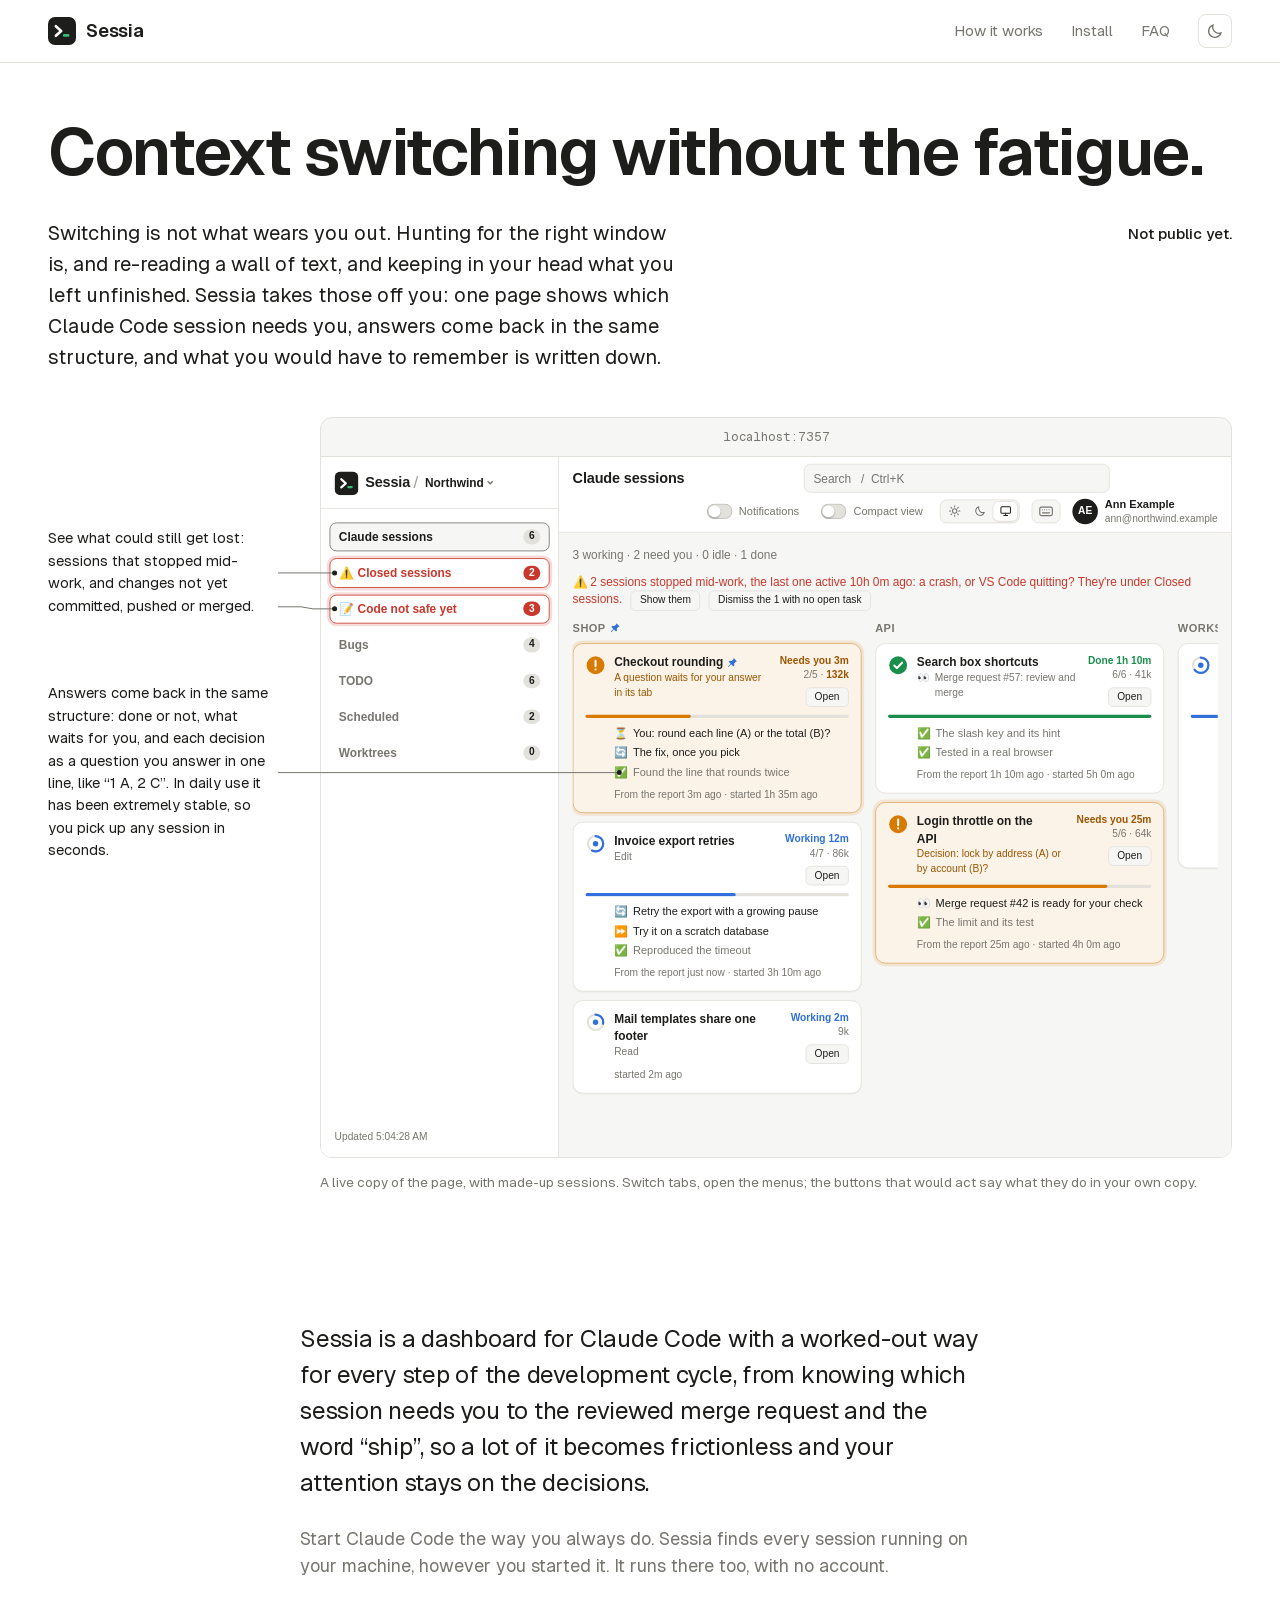
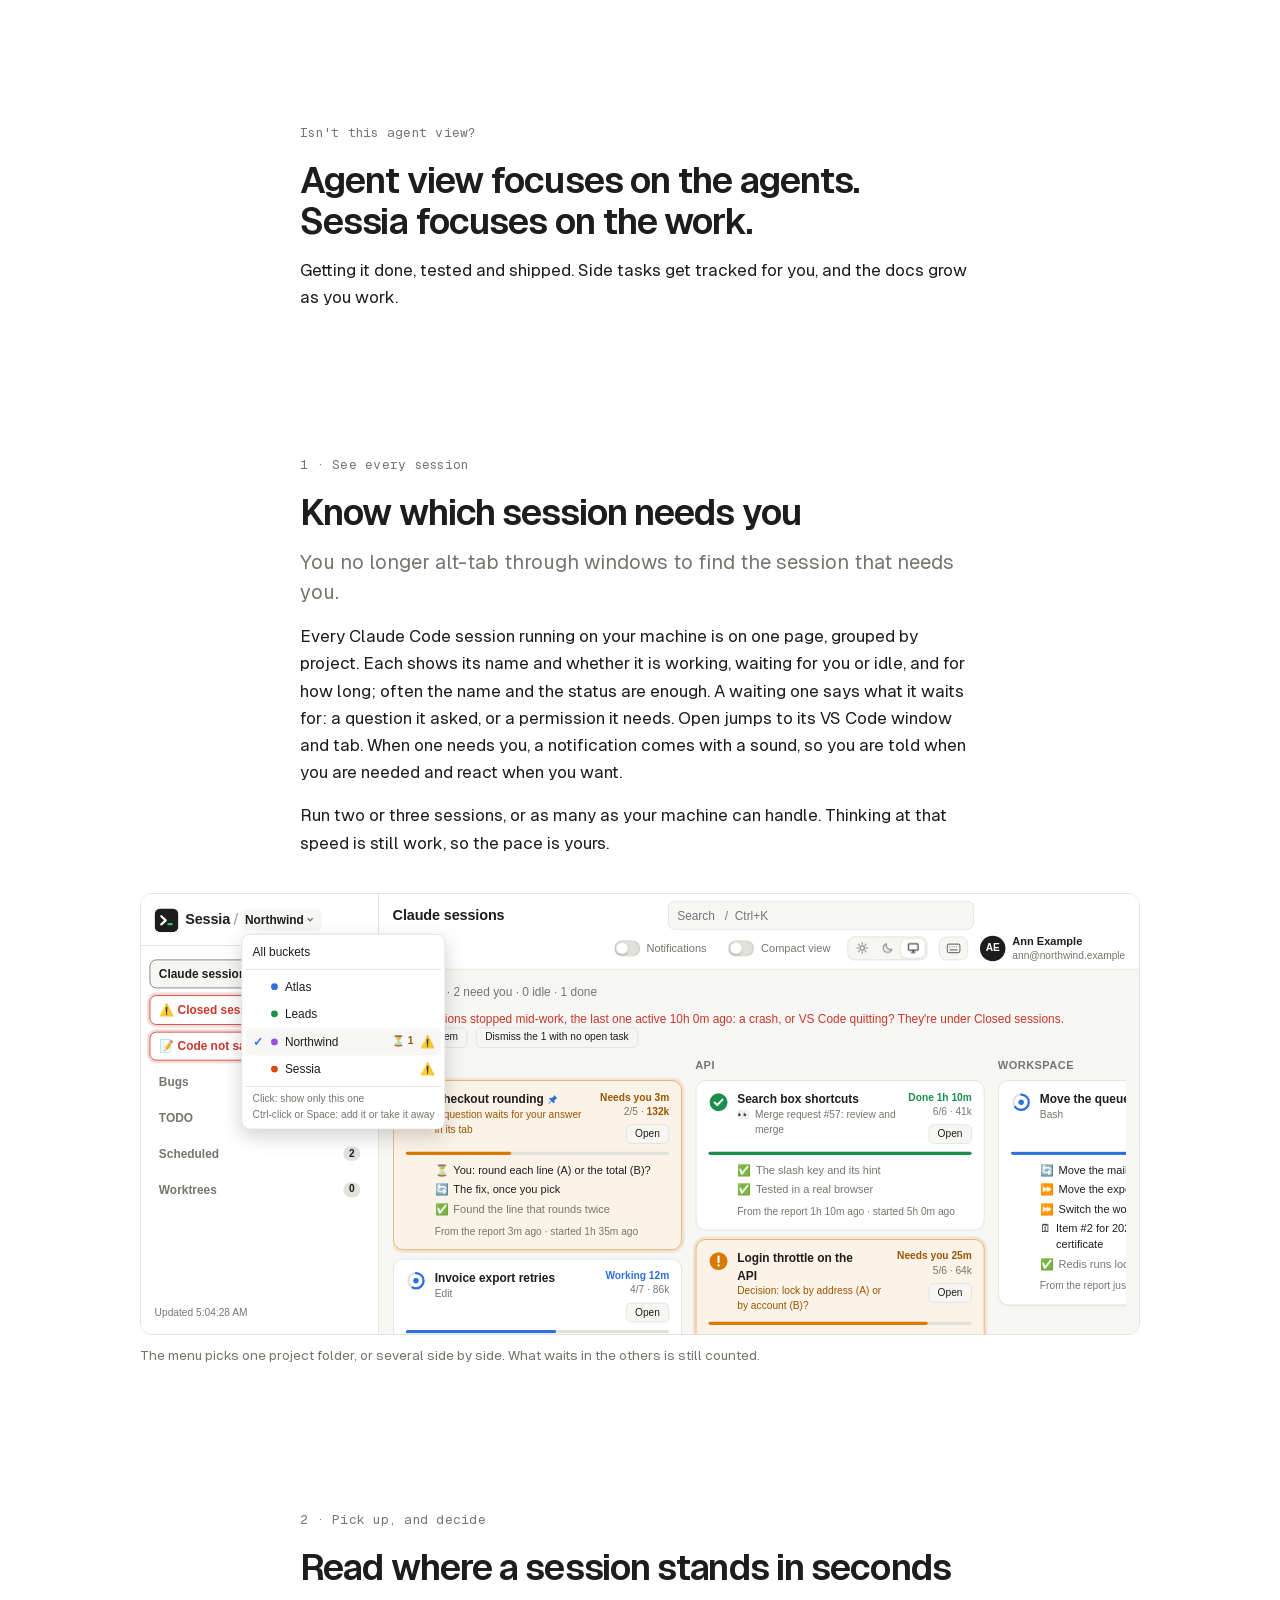
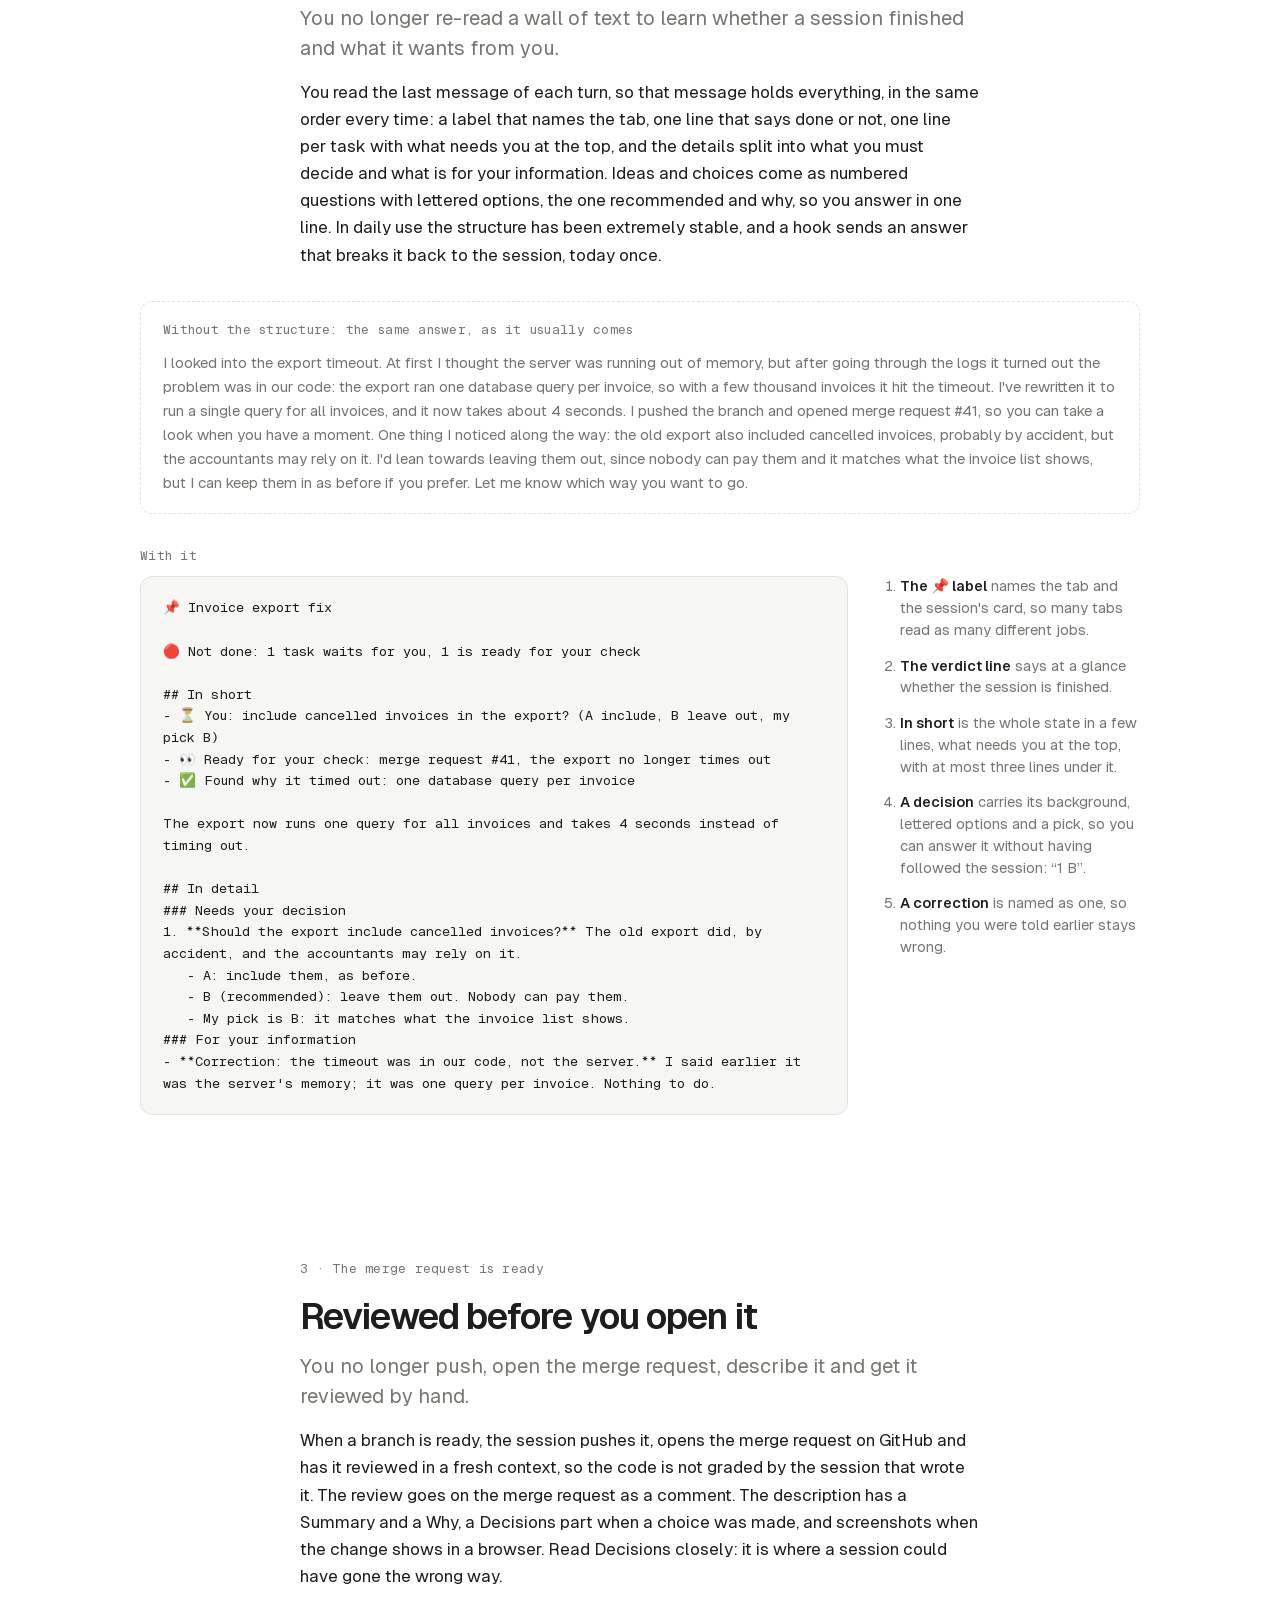
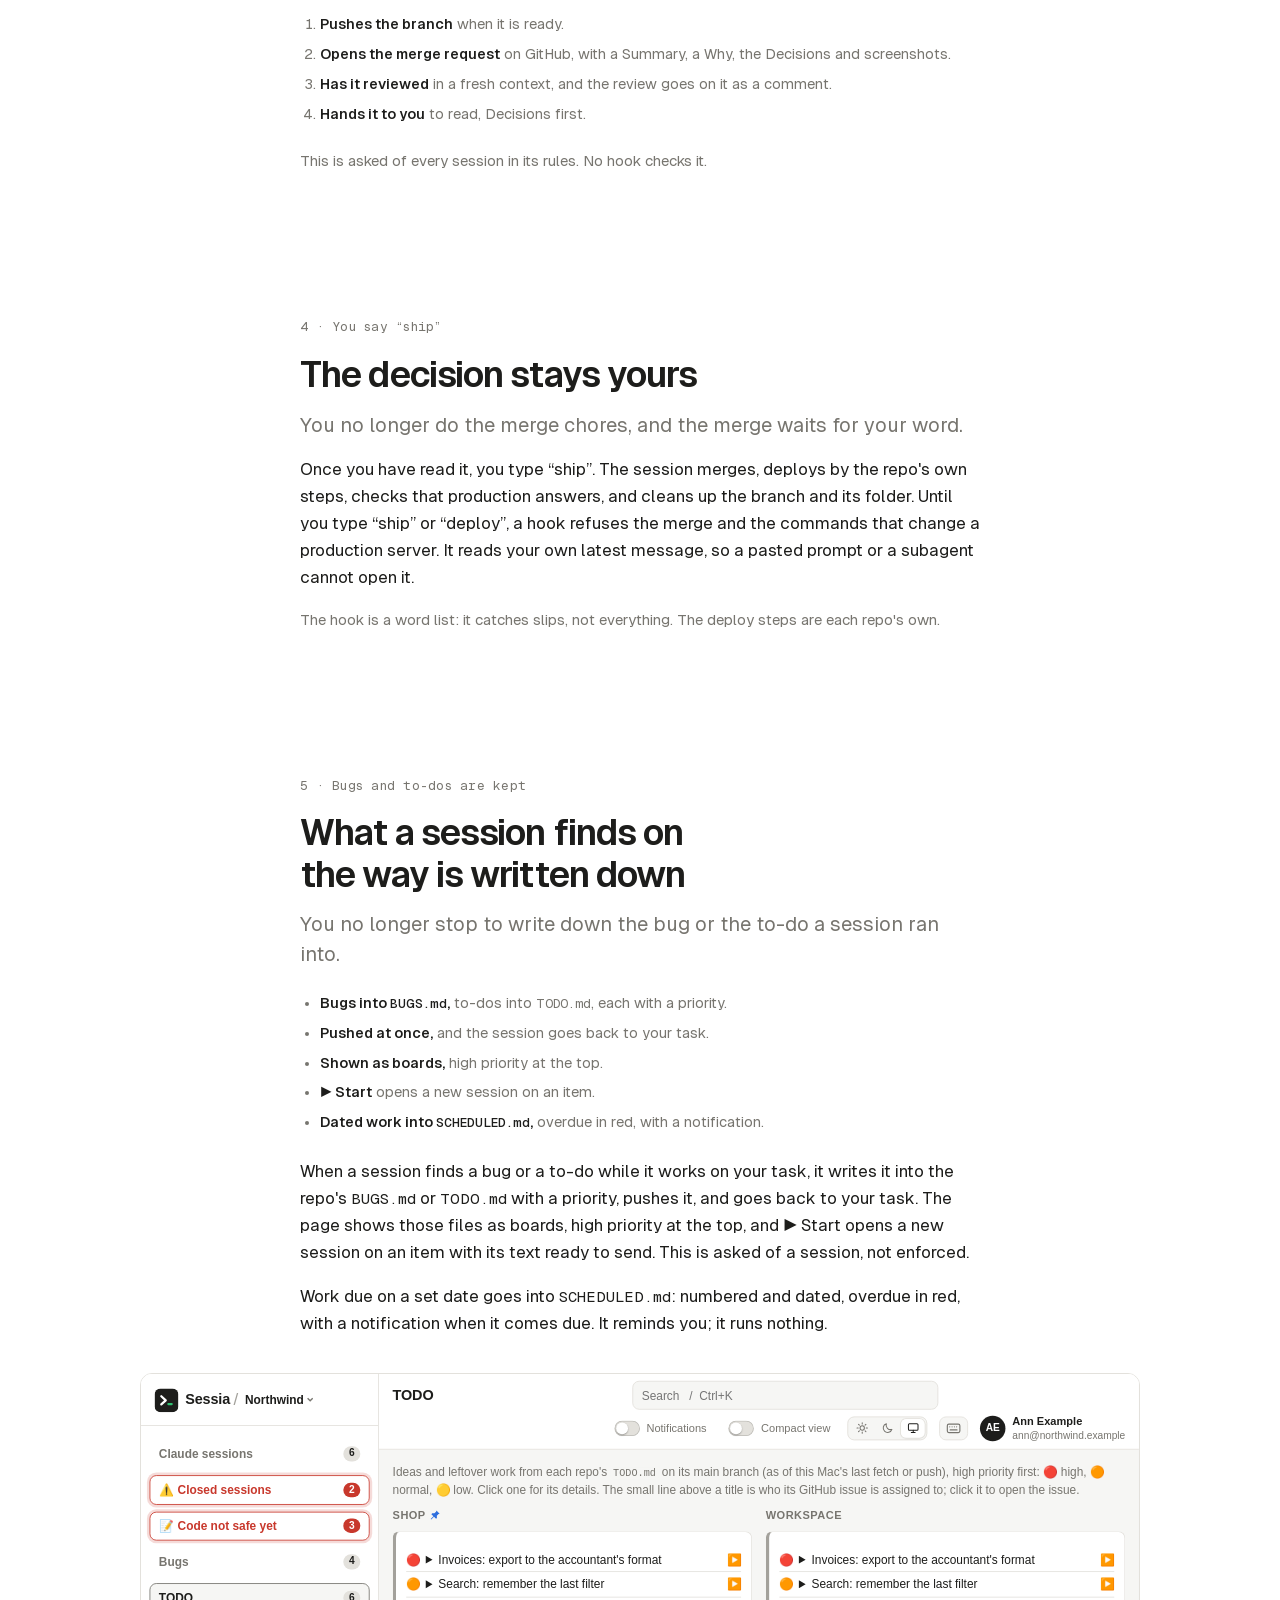
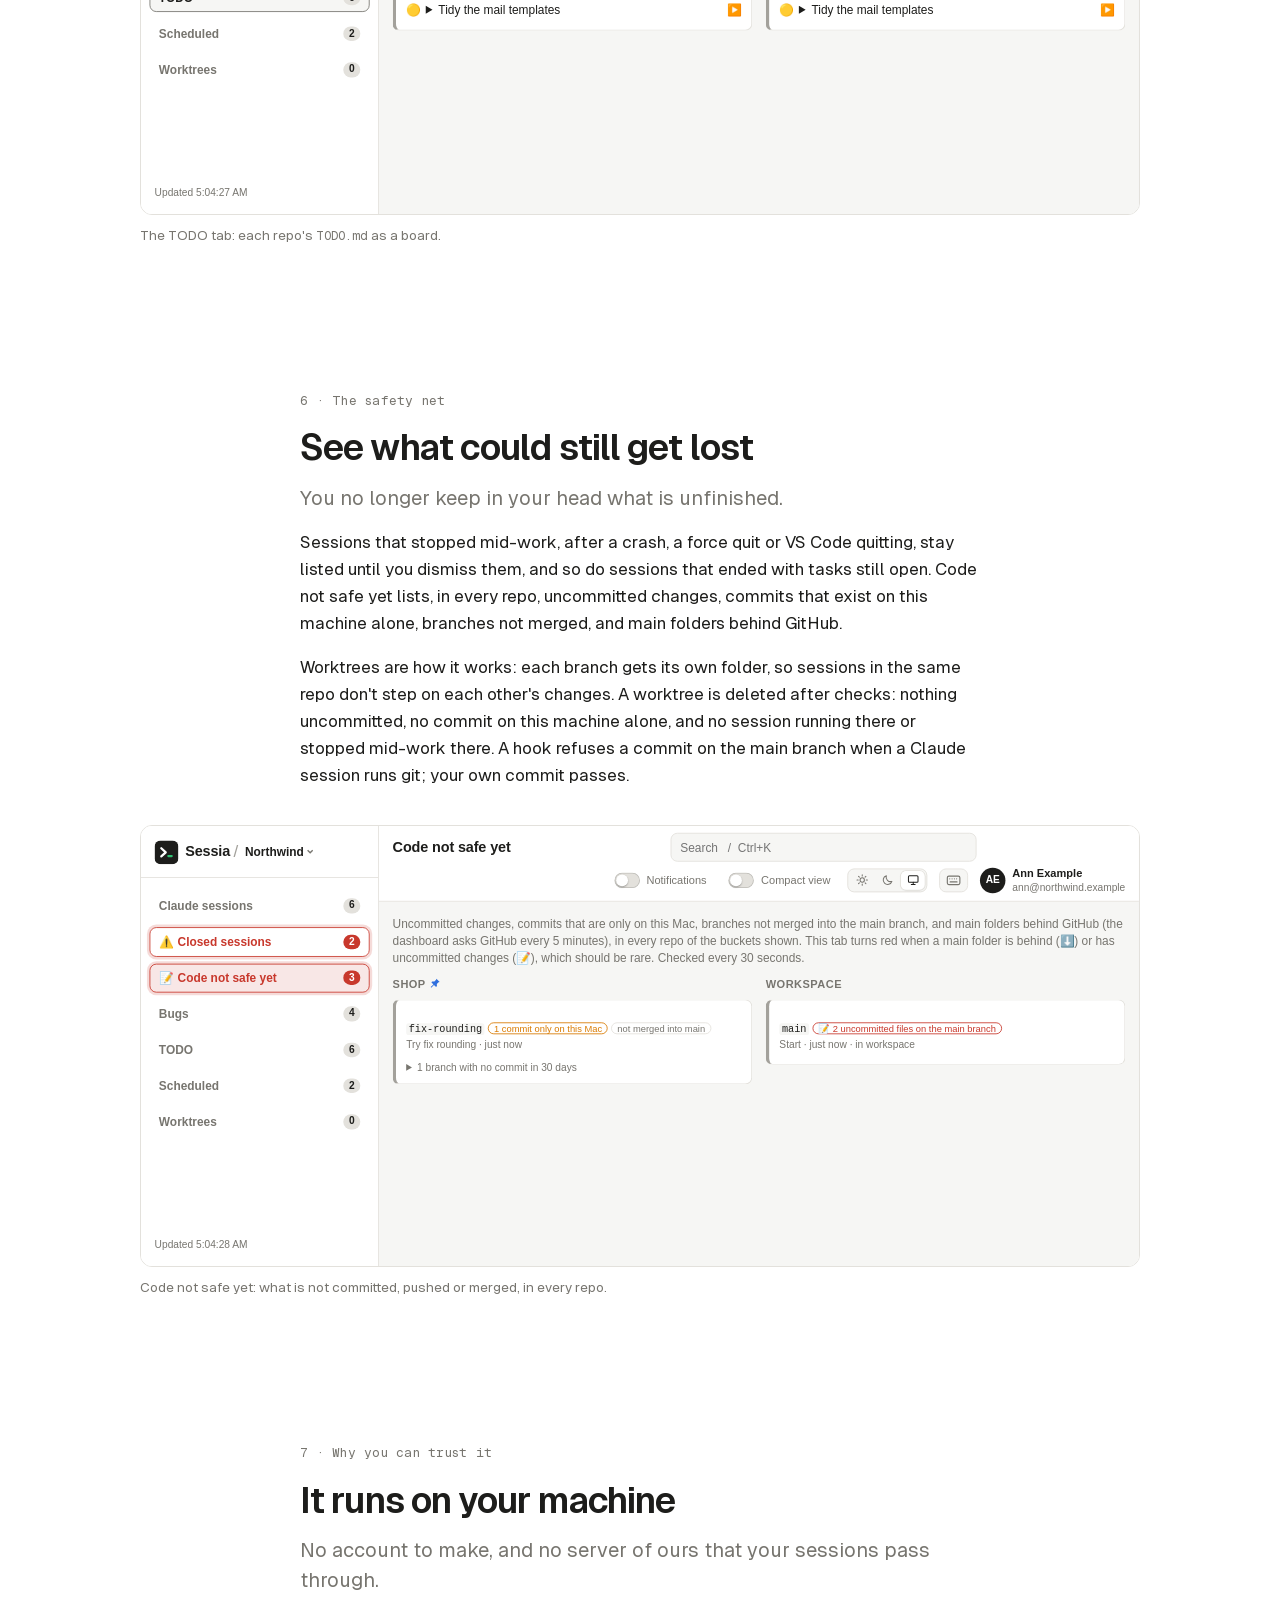
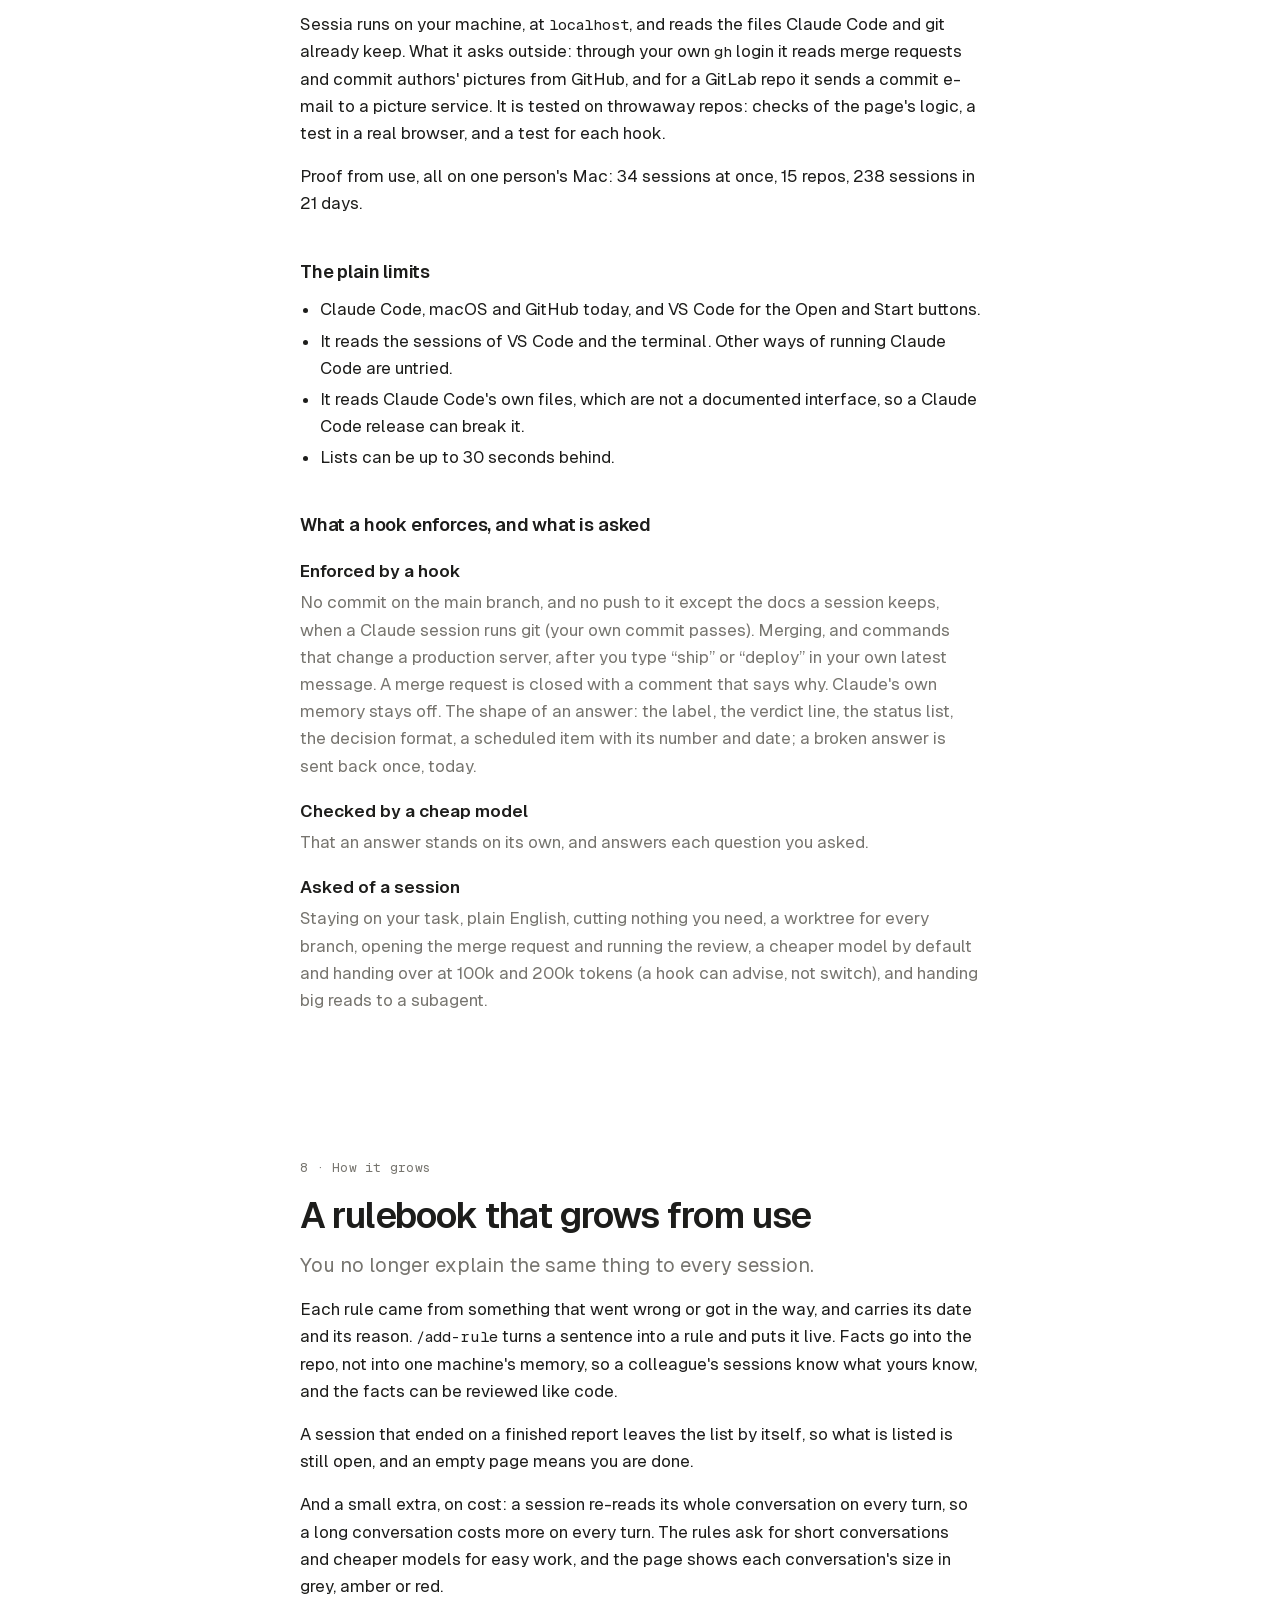
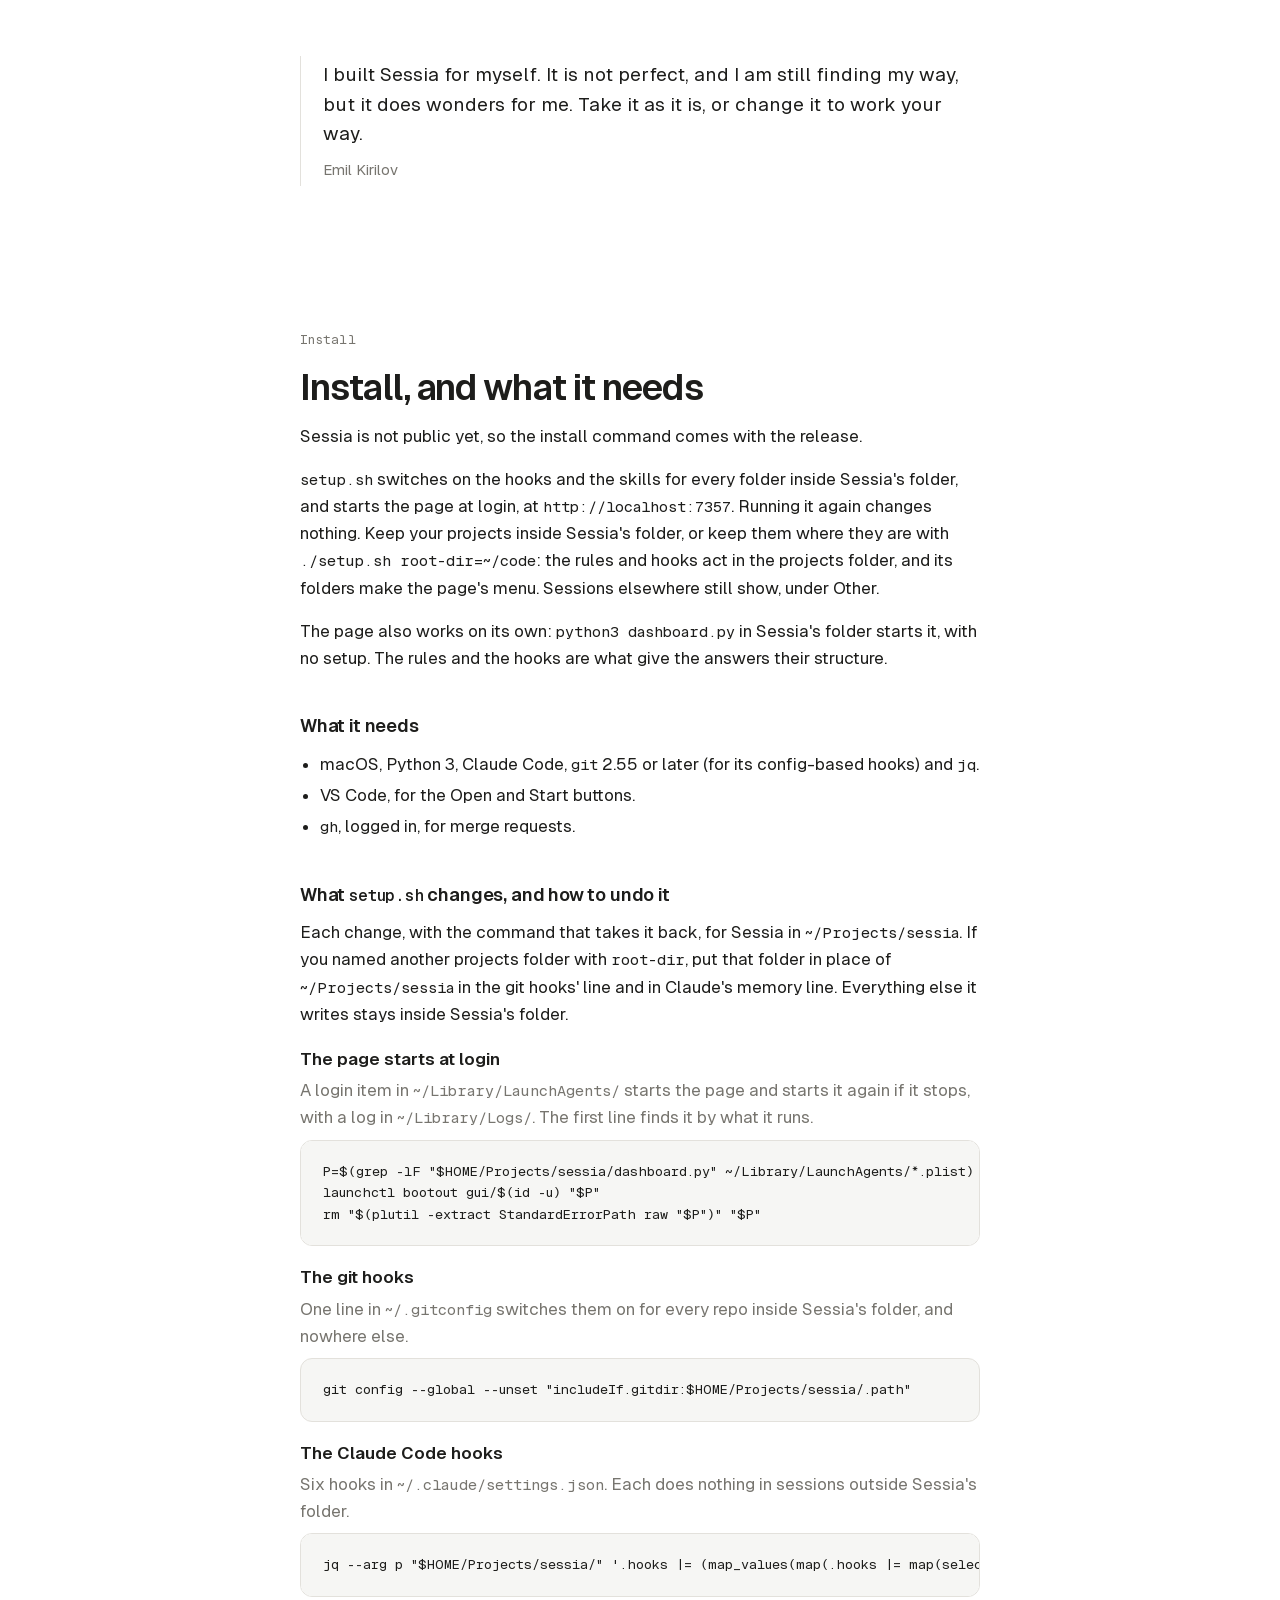
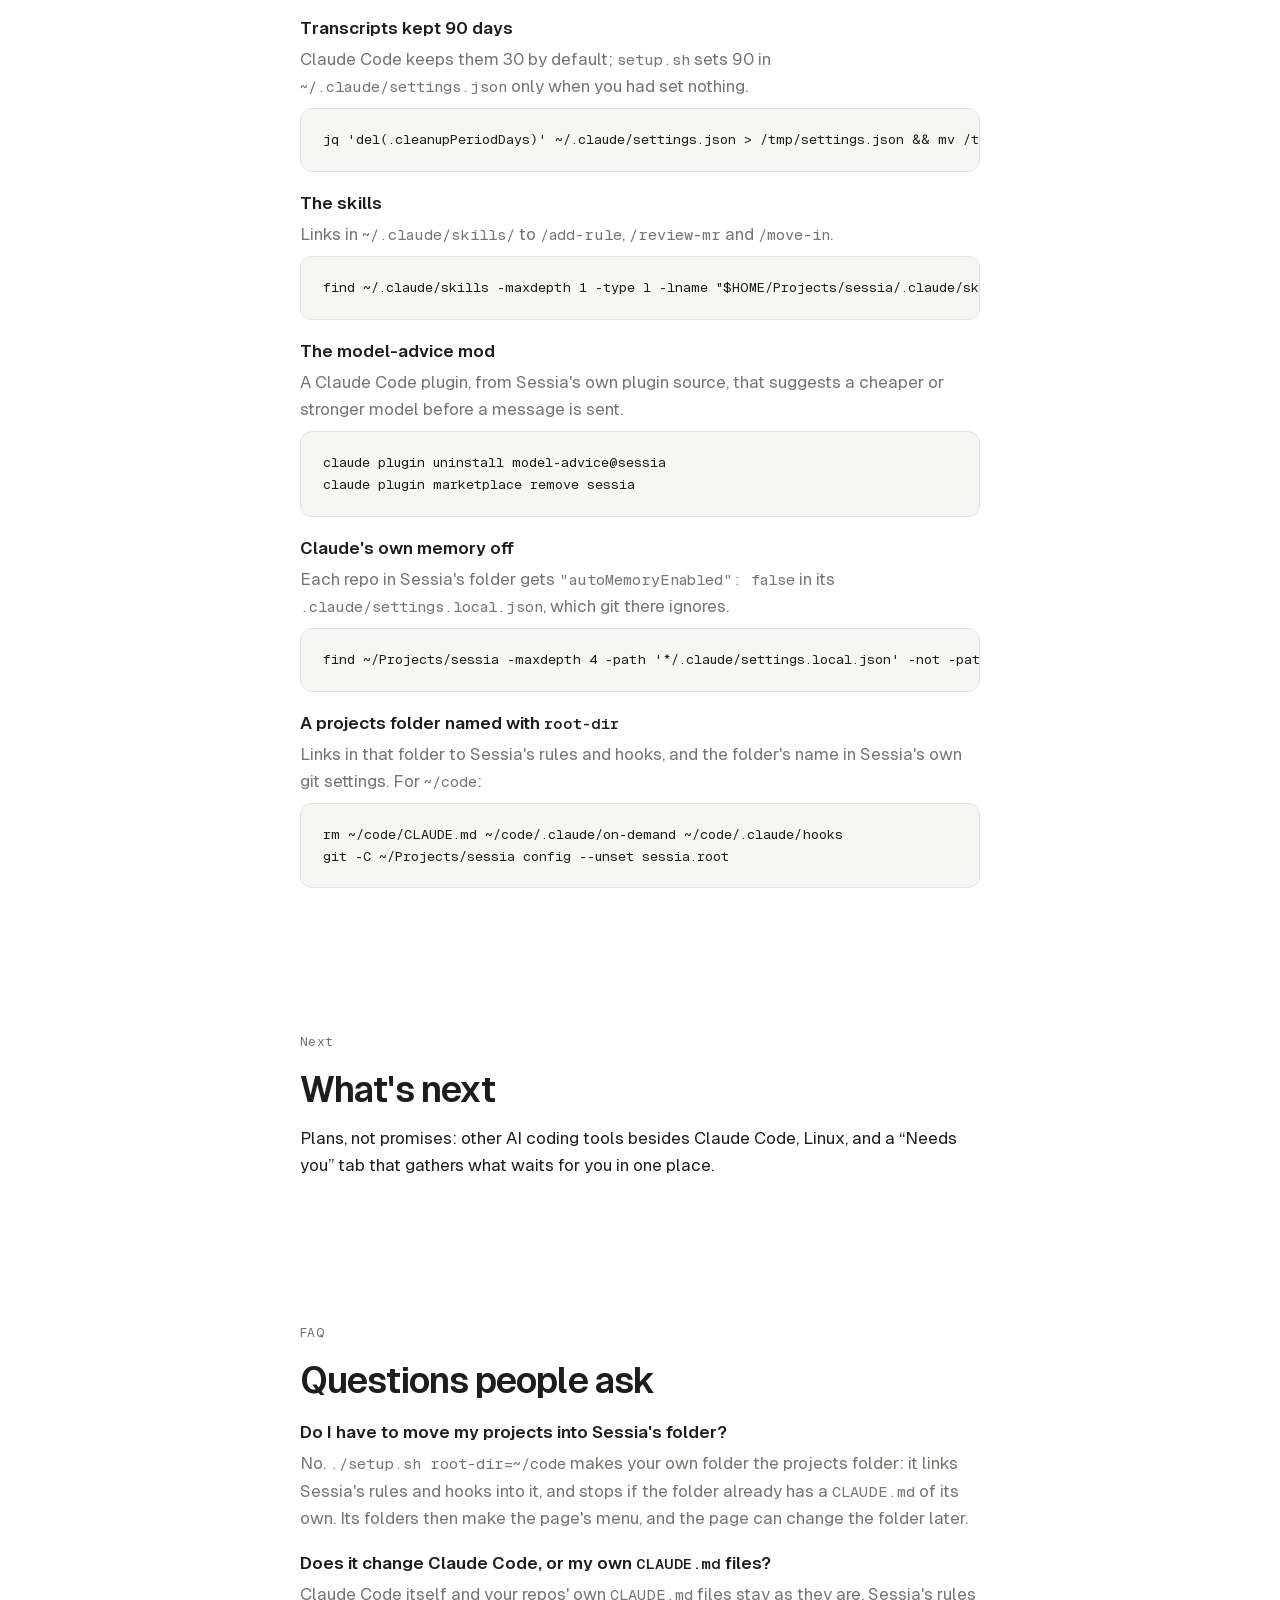
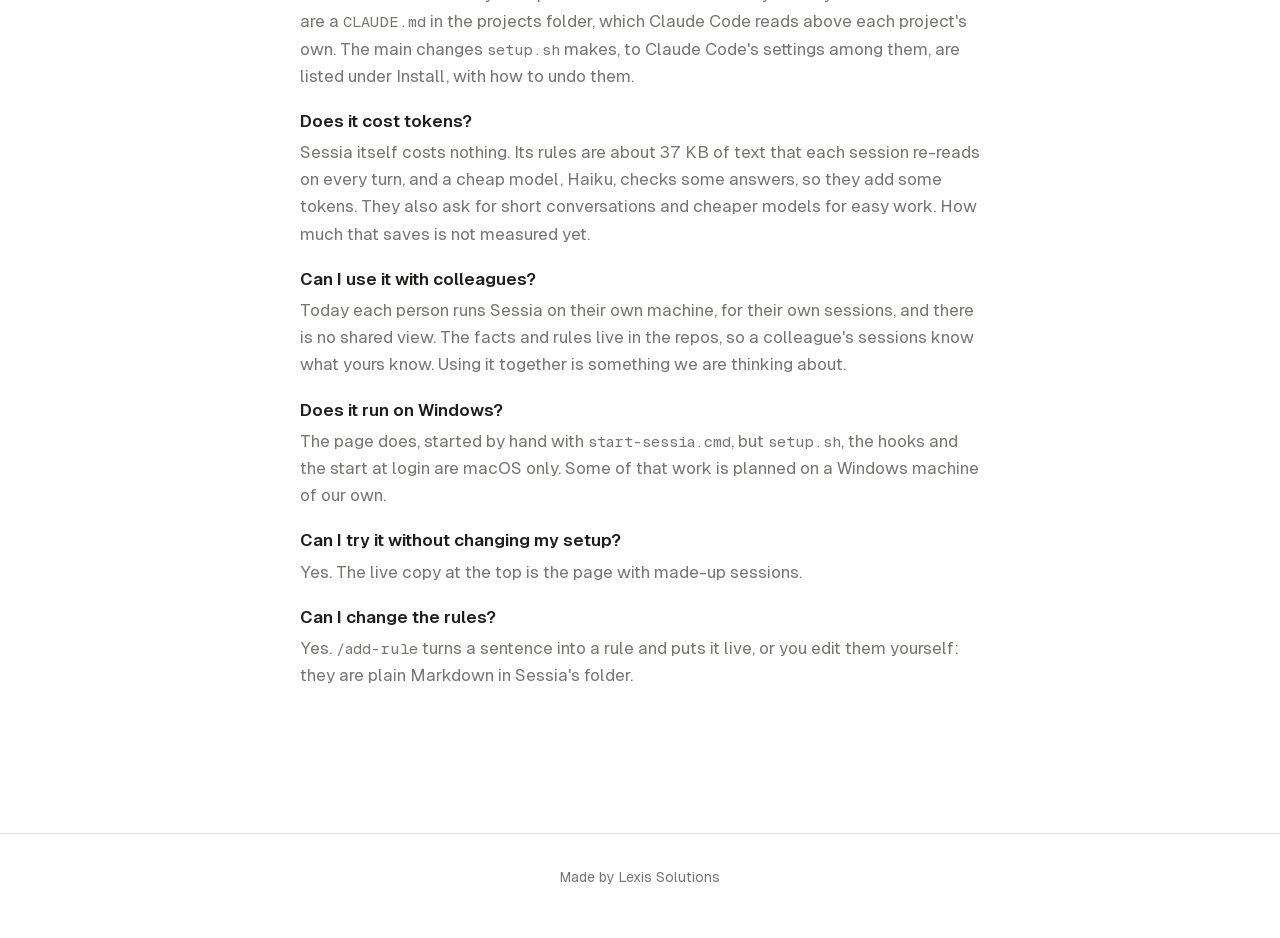
==== commit 144aa192: "Site update (ed306f7)" ====
--- a/index.html
+++ b/index.html
@@ -29,6 +29,7 @@
   <nav>
     <a href="#how">How it works</a>
     <a href="#install">Install</a>
+    <a href="#faq">FAQ</a>
     <a data-github data-released>GitHub</a>
     <button type="button" class="theme" id="theme" aria-label="Switch to the light theme">
       <svg class="sun" viewBox="0 0 20 20" aria-hidden="true"><circle cx="10" cy="10" r="3.4"/><path d="M10 1.8v1.9M10 16.3v1.9M1.8 10h1.9M16.3 10h1.9M4.2 4.2l1.35 1.35M14.45 14.45l1.35 1.35M4.2 15.8l1.35-1.35M14.45 5.55l1.35-1.35"/></svg>
@@ -226,7 +227,7 @@
   <pre class="steps" data-released><code>cd ~/Projects
 <button type="button" class="copy-line" data-copy-clone aria-label="Copy the git clone command"><span data-clone-to></span></button>
 cd sessia &amp;&amp; ./setup.sh</code></pre>
-  <p><code>setup.sh</code> switches on the hooks and the skills for every folder inside Sessia's folder, and starts the page at login, at <code>http://localhost:7357</code>. Running it again changes nothing. Keep your projects inside Sessia's folder: the rules and hooks act there, and its folders make the page's menu. Sessions elsewhere still show, under Other.</p>
+  <p><code>setup.sh</code> switches on the hooks and the skills for every folder inside Sessia's folder, and starts the page at login, at <code>http://localhost:7357</code>. Running it again changes nothing. Keep your projects inside Sessia's folder, or keep them where they are with <code>./setup.sh root-dir=~/code</code>: the rules and hooks act in the projects folder, and its folders make the page's menu. Sessions elsewhere still show, under Other.</p>
   <p>The page also works on its own: <code>python3 dashboard.py</code> in Sessia's folder starts it, with no setup. The rules and the hooks are what give the answers their structure.</p>
   <h3>What it needs</h3>
   <ul class="plain">
@@ -235,7 +236,7 @@
     <li><code>gh</code>, logged in, for merge requests.</li>
   </ul>
   <h3>What <code>setup.sh</code> changes, and how to undo it</h3>
-  <p>Each change, with the command that takes it back, for Sessia in <code>~/Projects/sessia</code>. Everything else it writes stays inside Sessia's folder.</p>
+  <p>Each change, with the command that takes it back, for Sessia in <code>~/Projects/sessia</code>. If you named another projects folder with <code>root-dir</code>, put that folder in place of <code>~/Projects/sessia</code> in the git hooks' line and in Claude's memory line. Everything else it writes stays inside Sessia's folder.</p>
   <dl class="honest undo">
     <dt>The page starts at login</dt>
     <dd>A login item in <code>~/Library/LaunchAgents/</code> starts the page and starts it again if it stops, with a log in <code>~/Library/Logs/</code>. The first line finds it by what it runs.
@@ -254,9 +255,17 @@
     <dt>The skills</dt>
     <dd>Links in <code>~/.claude/skills/</code> to <code>/add-rule</code>, <code>/review-mr</code> and <code>/move-in</code>.
       <pre><code>find ~/.claude/skills -maxdepth 1 -type l -lname "$HOME/Projects/sessia/.claude/skills/*" -delete</code></pre></dd>
+    <dt>The model-advice mod</dt>
+    <dd>A Claude Code plugin, from Sessia's own plugin source, that suggests a cheaper or stronger model before a message is sent.
+      <pre><code>claude plugin uninstall model-advice@sessia
+claude plugin marketplace remove sessia</code></pre></dd>
     <dt>Claude's own memory off</dt>
     <dd>Each repo in Sessia's folder gets <code>"autoMemoryEnabled": false</code> in its <code>.claude/settings.local.json</code>, which git there ignores.
       <pre><code>find ~/Projects/sessia -maxdepth 4 -path '*/.claude/settings.local.json' -not -path '*/.worktrees/*' -exec sh -c 'jq "del(.autoMemoryEnabled)" "$1" > "$1.tmp" && mv "$1.tmp" "$1"' _ {} \;</code></pre></dd>
+    <dt>A projects folder named with <code>root-dir</code></dt>
+    <dd>Links in that folder to Sessia's rules and hooks, and the folder's name in Sessia's own git settings. For <code>~/code</code>:
+      <pre><code>rm ~/code/CLAUDE.md ~/code/.claude/on-demand ~/code/.claude/hooks
+git -C ~/Projects/sessia config --unset sessia.root</code></pre></dd>
   </dl>
 </section>
 
@@ -264,6 +273,27 @@
   <p class="label">Next</p>
   <h2>What's next</h2>
   <p>Plans, not promises: other AI coding tools besides Claude Code, Linux, and a “Needs you” tab that gathers what waits for you in one place.</p>
+</section>
+
+<section class="part" id="faq">
+  <p class="label">FAQ</p>
+  <h2>Questions people ask</h2>
+  <dl class="honest faq">
+    <dt>Do I have to move my projects into Sessia's folder?</dt>
+    <dd>No. <code>./setup.sh root-dir=~/code</code> makes your own folder the projects folder: it links Sessia's rules and hooks into it, and stops if the folder already has a <code>CLAUDE.md</code> of its own. Its folders then make the page's menu, and the page can change the folder later.</dd>
+    <dt>Does it change Claude Code, or my own <code>CLAUDE.md</code> files?</dt>
+    <dd>Claude Code itself and your repos' own <code>CLAUDE.md</code> files stay as they are. Sessia's rules are a <code>CLAUDE.md</code> in the projects folder, which Claude Code reads above each project's own. The main changes <code>setup.sh</code> makes, to Claude Code's settings among them, are listed under Install, with how to undo them.</dd>
+    <dt>Does it cost tokens?</dt>
+    <dd>Sessia itself costs nothing. Its rules are about 37 KB of text that each session re-reads on every turn, and a cheap model, Haiku, checks some answers, so they add some tokens. They also ask for short conversations and cheaper models for easy work. How much that saves is not measured yet.</dd>
+    <dt>Can I use it with colleagues?</dt>
+    <dd>Today each person runs Sessia on their own machine, for their own sessions, and there is no shared view. The facts and rules live in the repos, so a colleague's sessions know what yours know. Using it together is something we are thinking about.</dd>
+    <dt>Does it run on Windows?</dt>
+    <dd>The page does, started by hand with <code>start-sessia.cmd</code>, but <code>setup.sh</code>, the hooks and the start at login are macOS only.<span data-released> If you use it on Windows, open pull requests: help in that direction is welcome, and we will extend it quickly.</span> Some of that work is planned on a Windows machine of our own.</dd>
+    <dt>Can I try it without changing my setup?</dt>
+    <dd>Yes. The live copy at the top is the page with made-up sessions.<span data-released> In a clone, <code>python3 demo.py . 7399</code> runs it on made-up sessions at <code>localhost:7399</code>, and <code>python3 dashboard.py</code> starts it on your own sessions, with no setup.</span></dd>
+    <dt>Can I change the rules?</dt>
+    <dd>Yes. <code>/add-rule</code> turns a sentence into a rule and puts it live, or you edit them yourself: they are plain Markdown in Sessia's folder.<span data-released> Fork it if your way differs.</span></dd>
+  </dl>
 </section>
 
 </main>
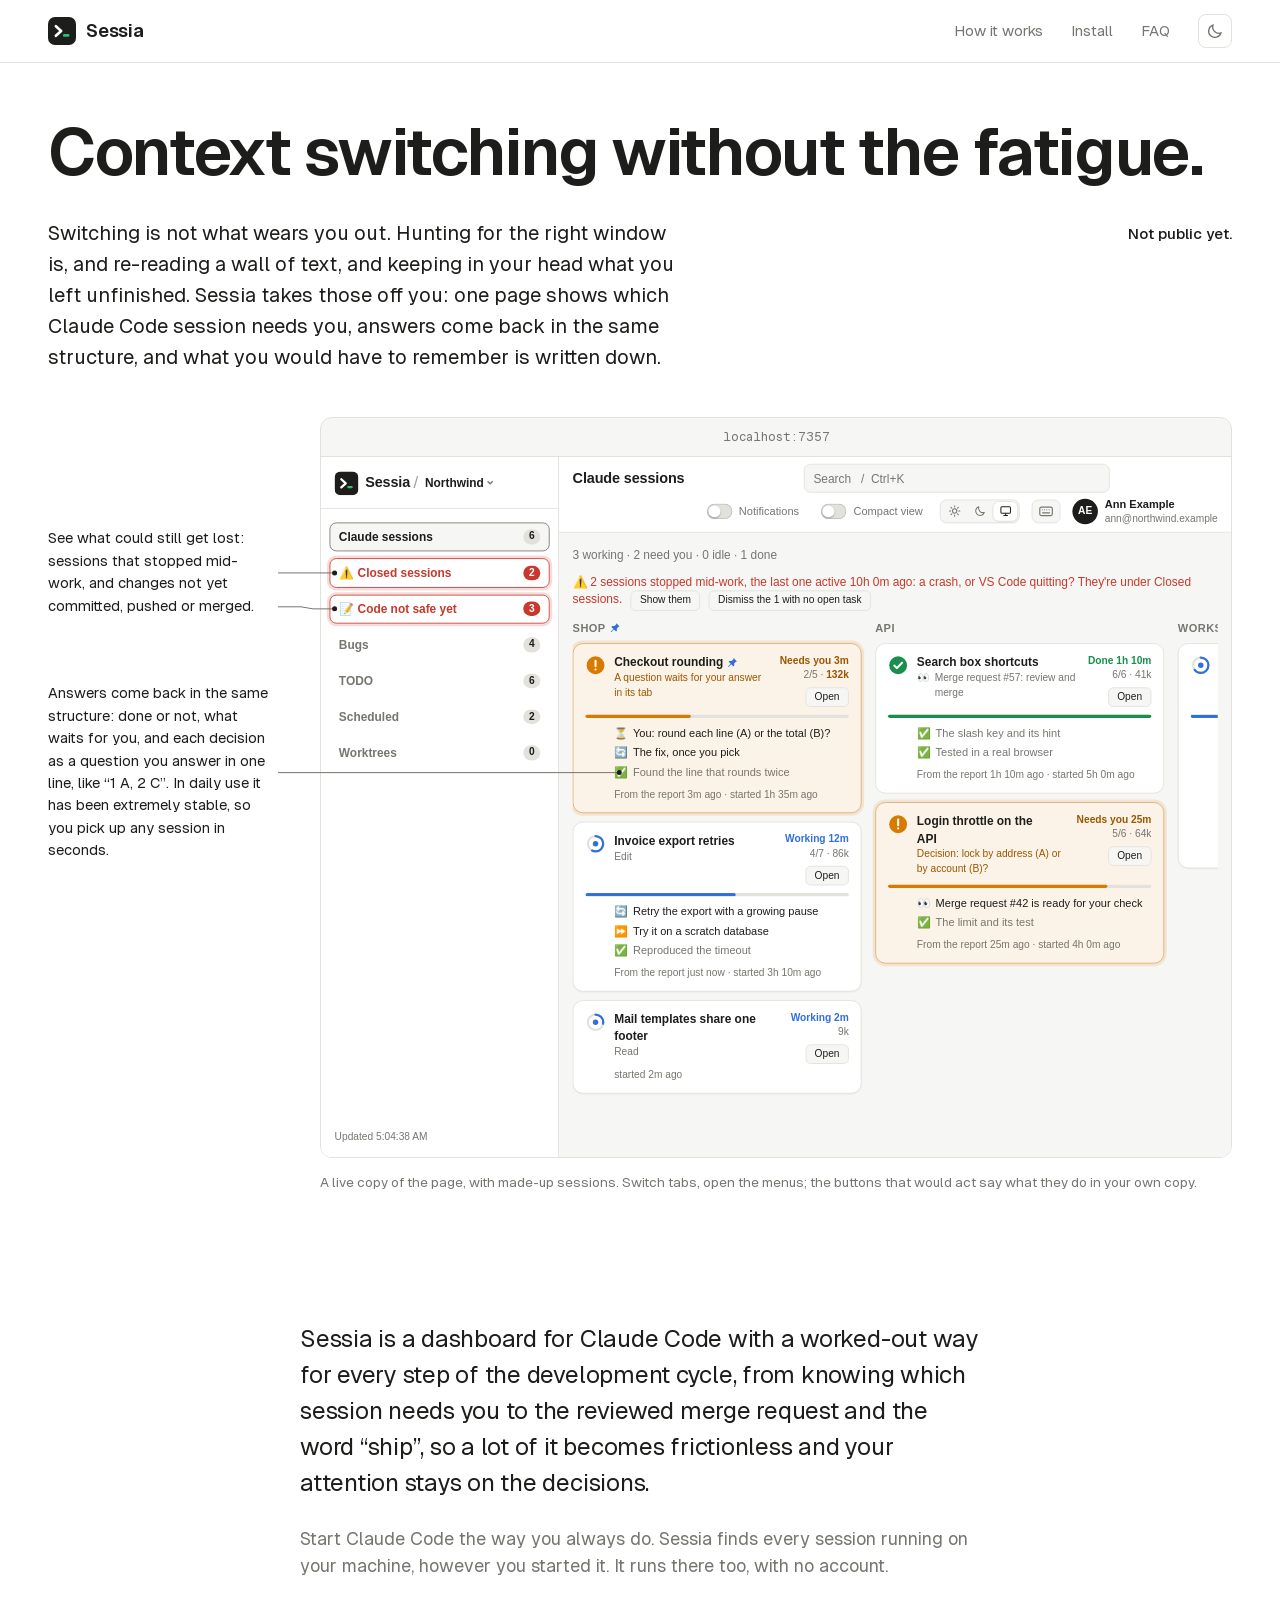
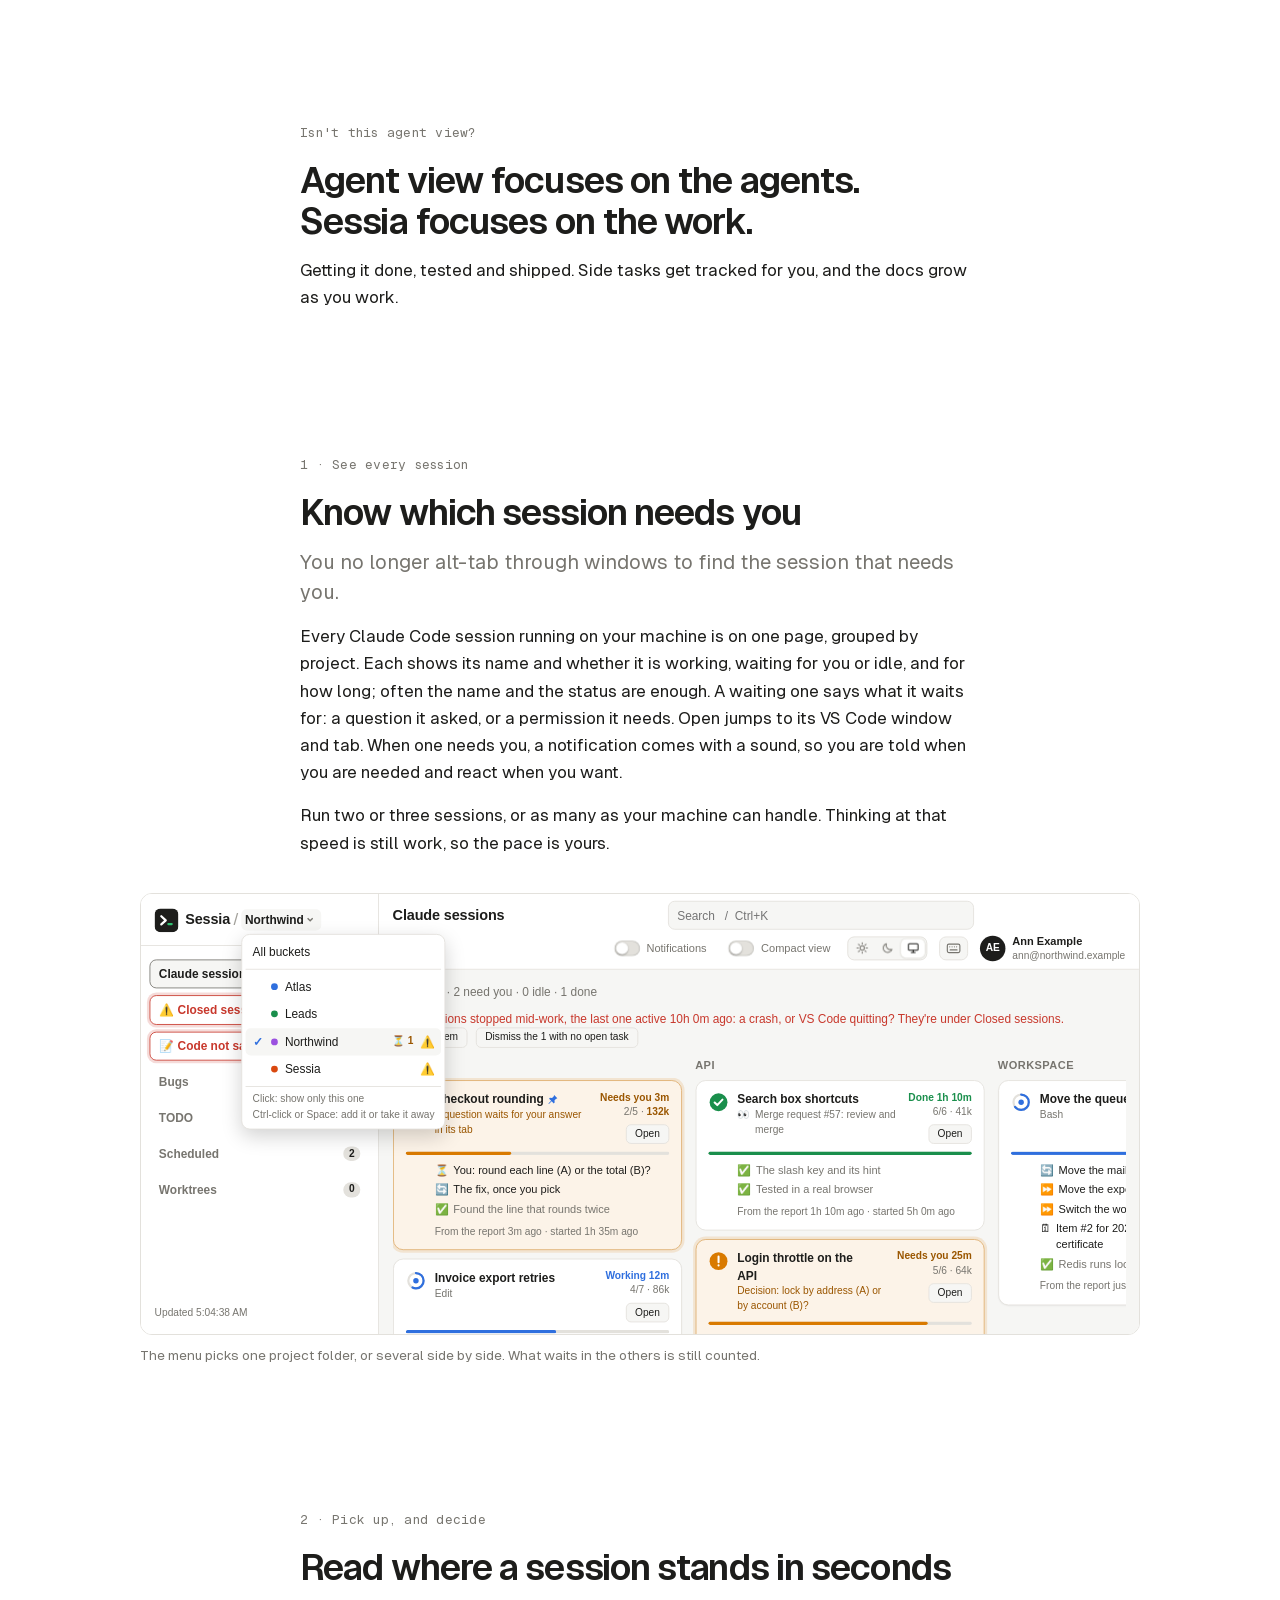
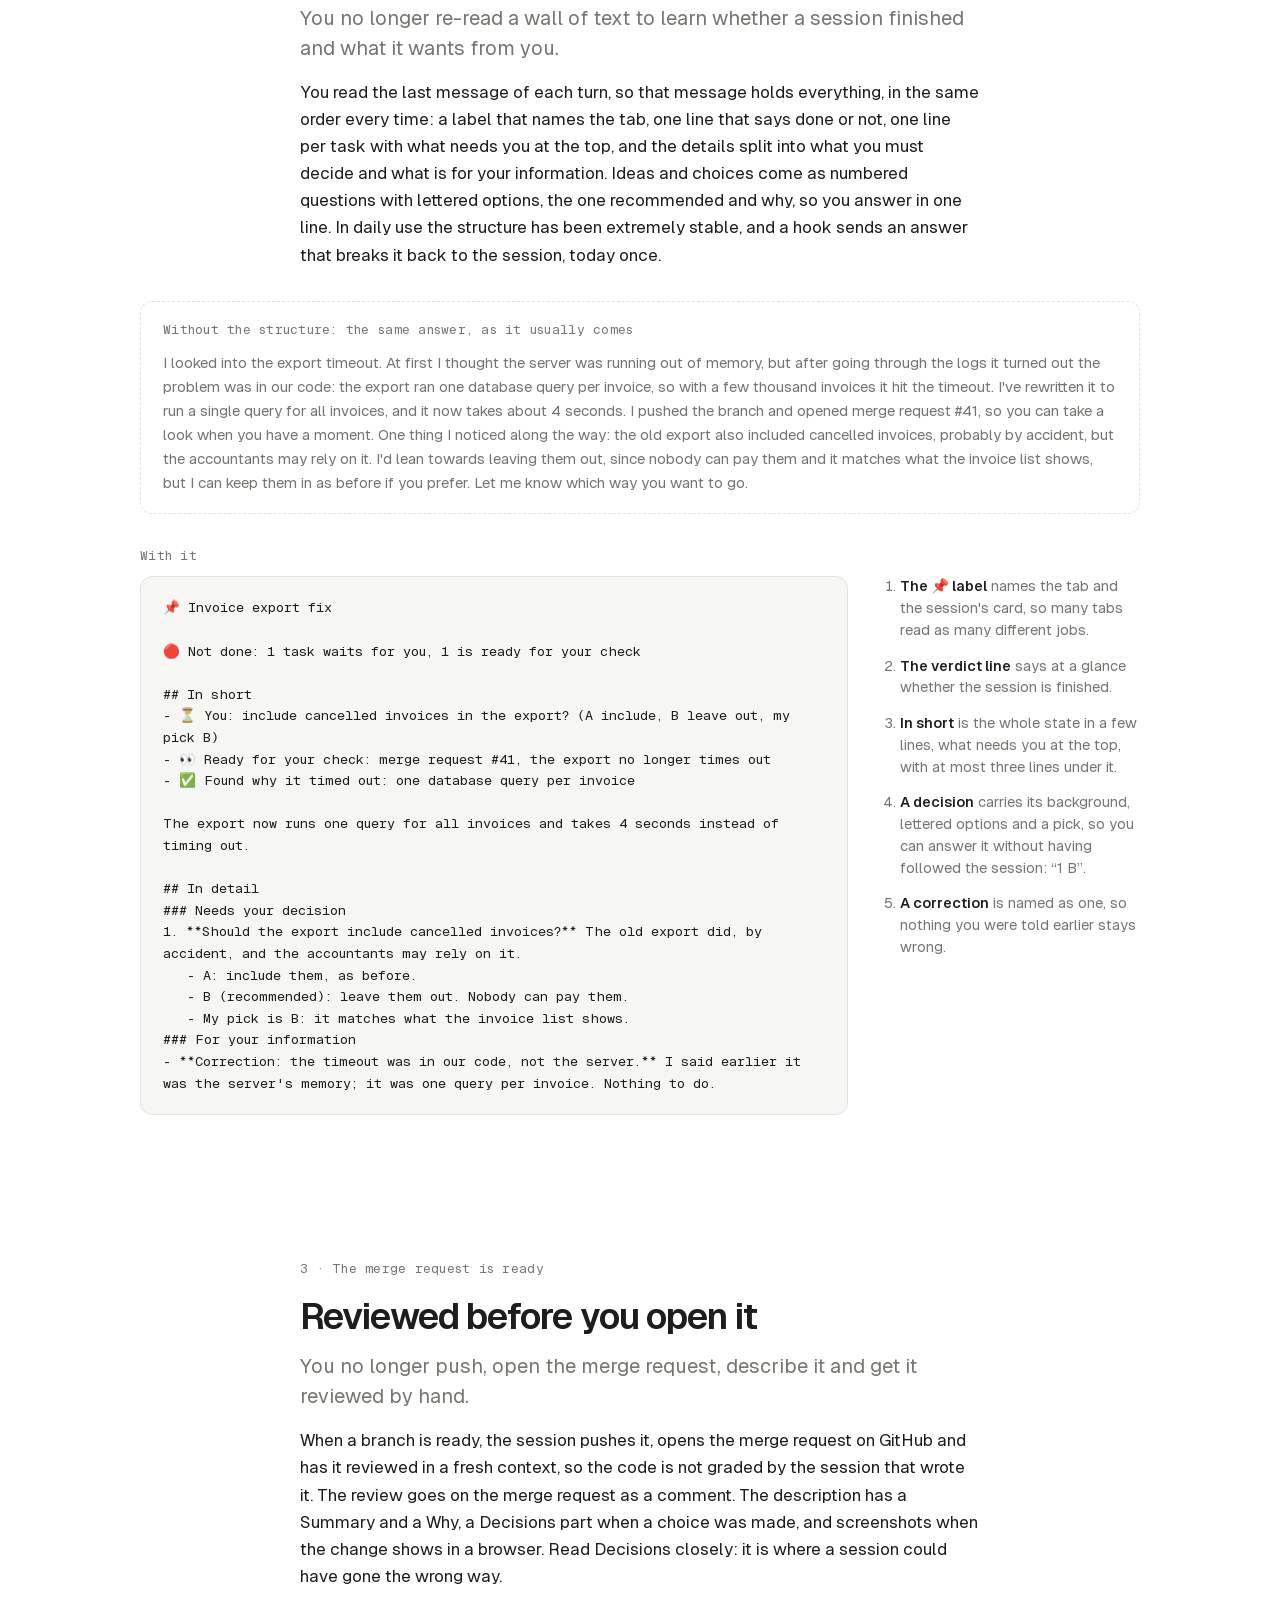
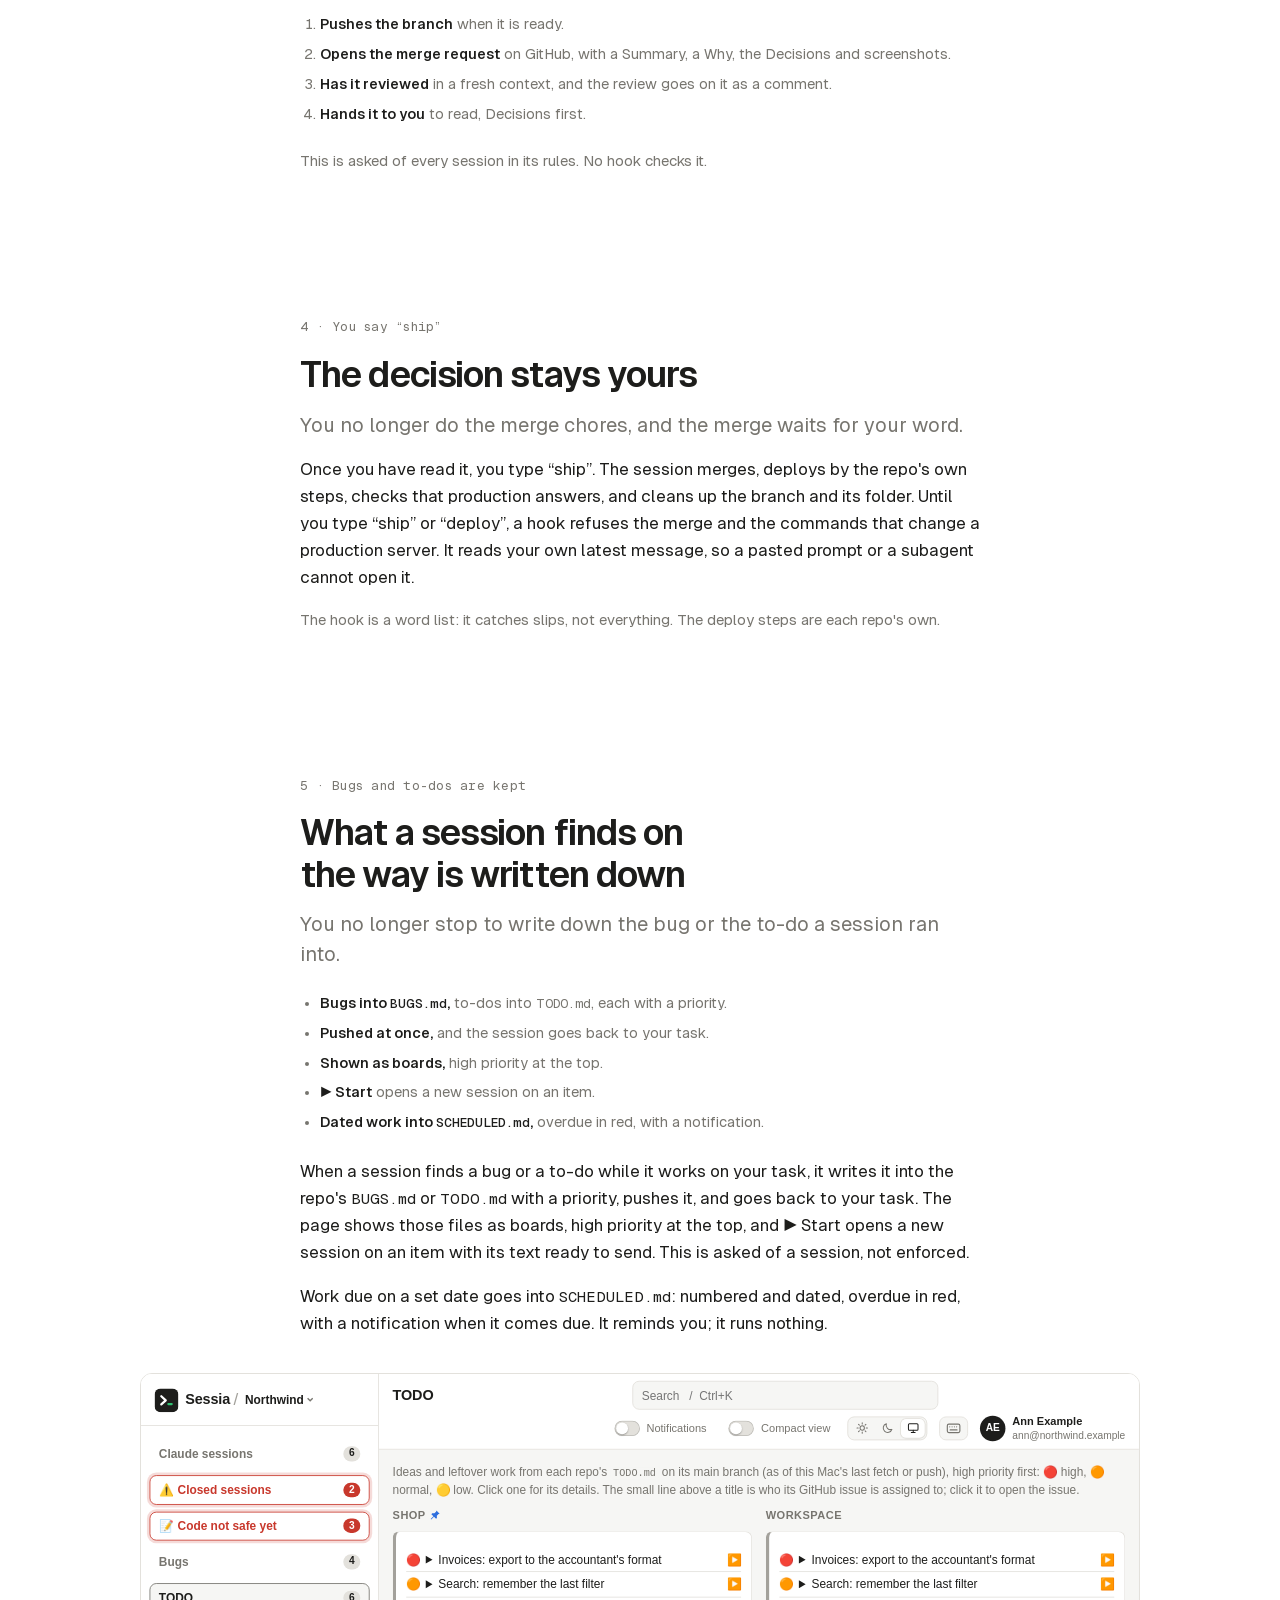
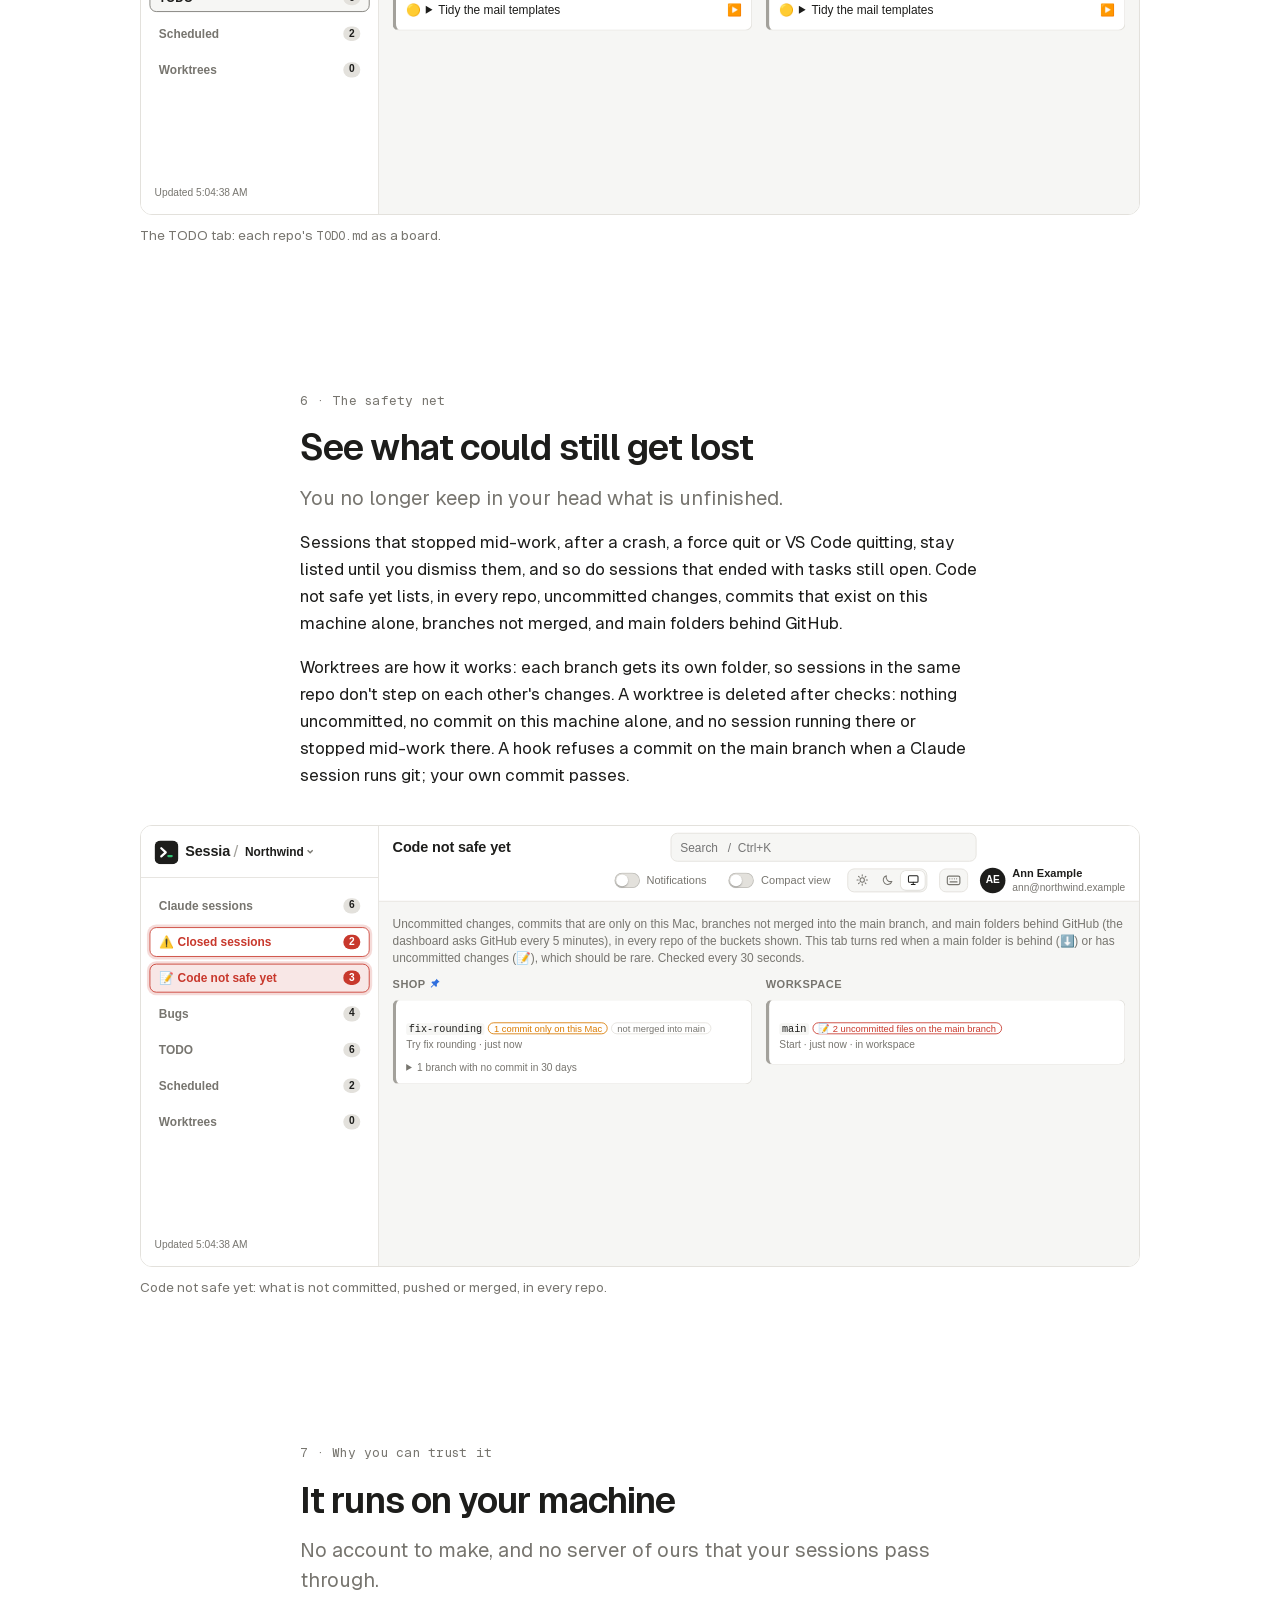
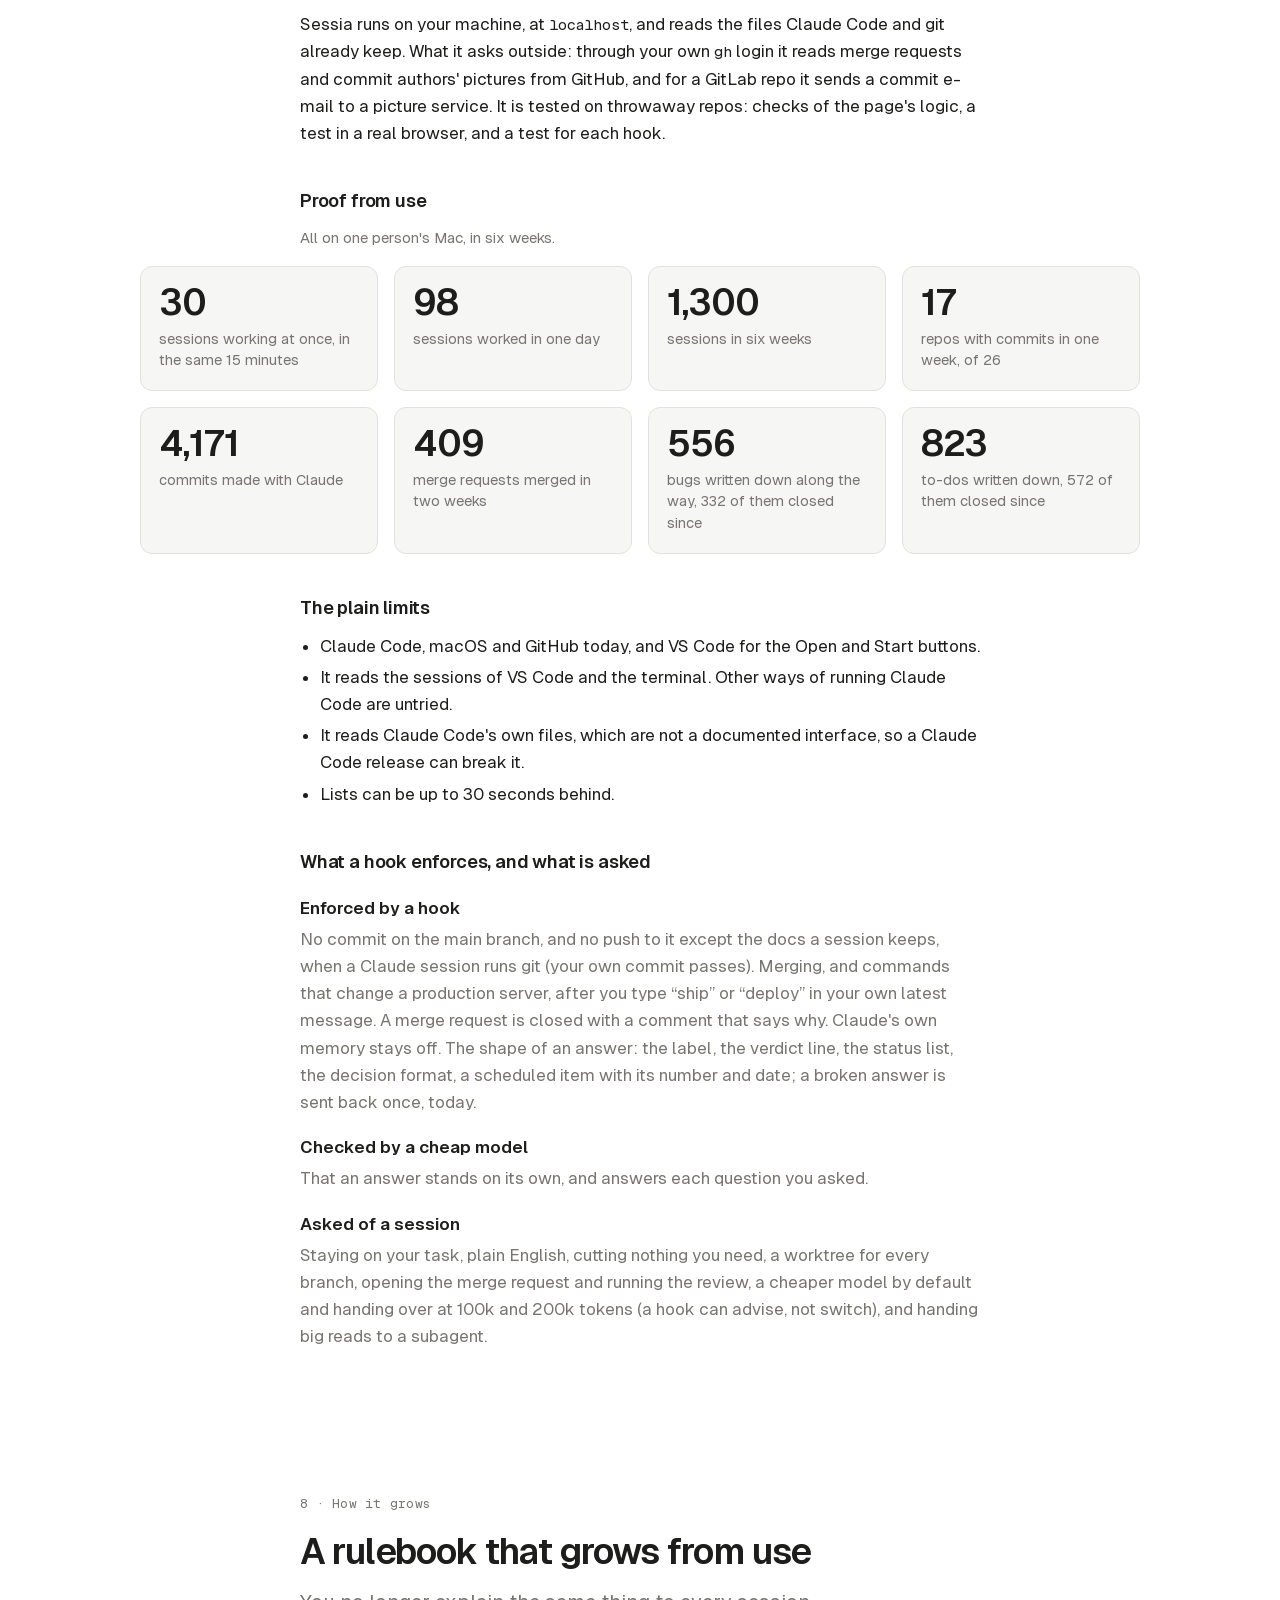
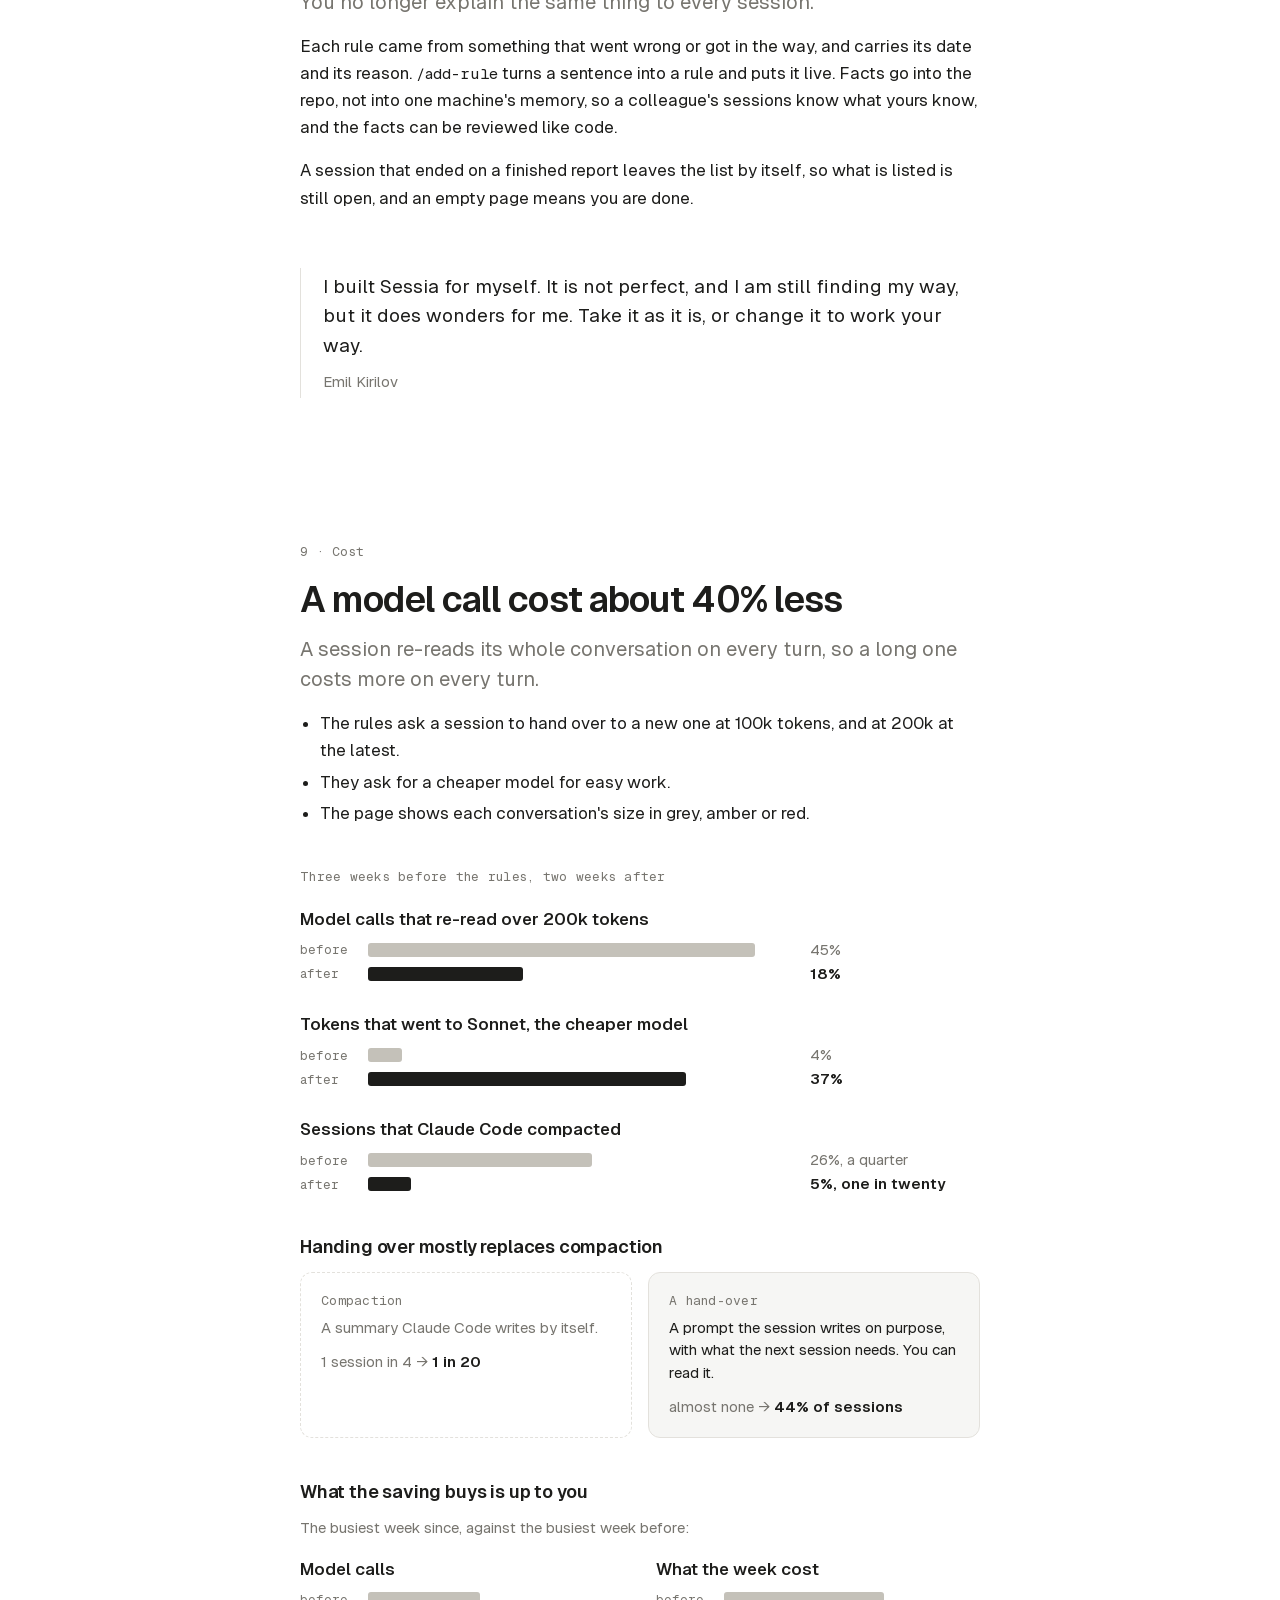
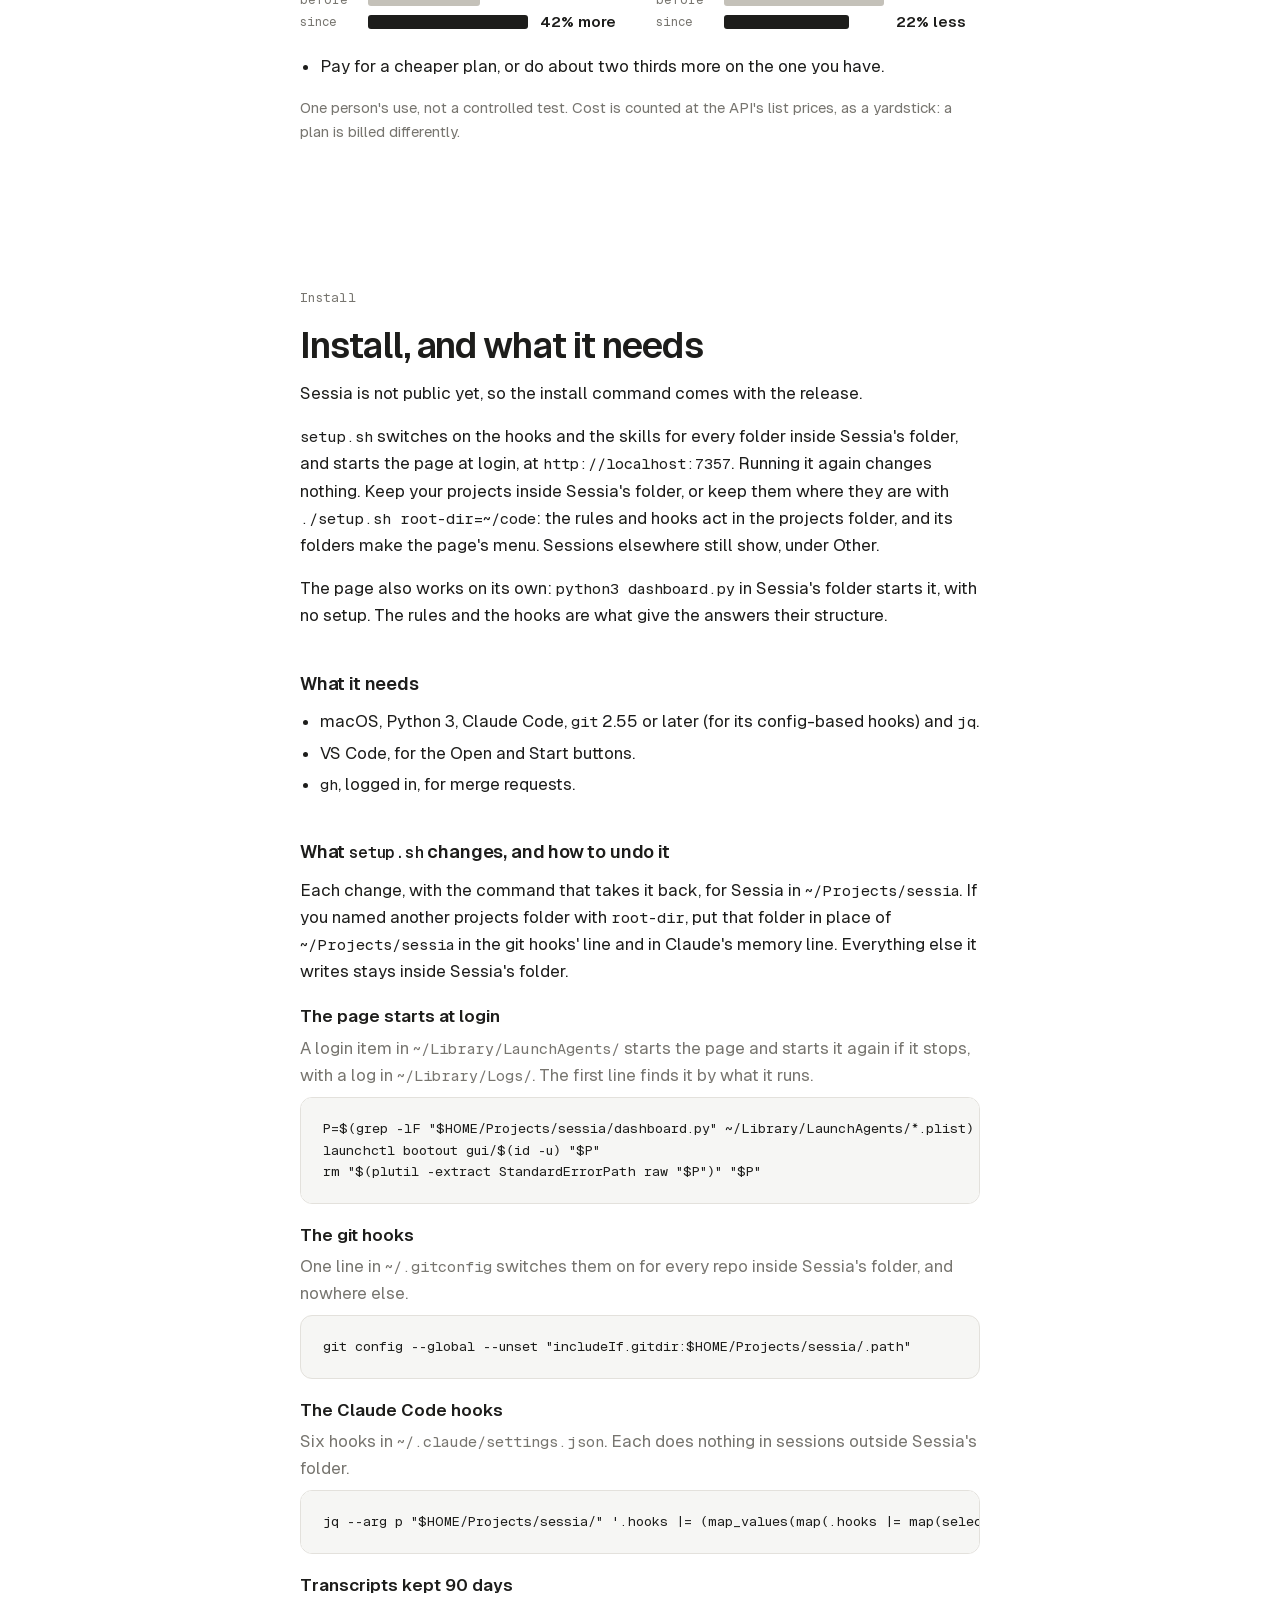
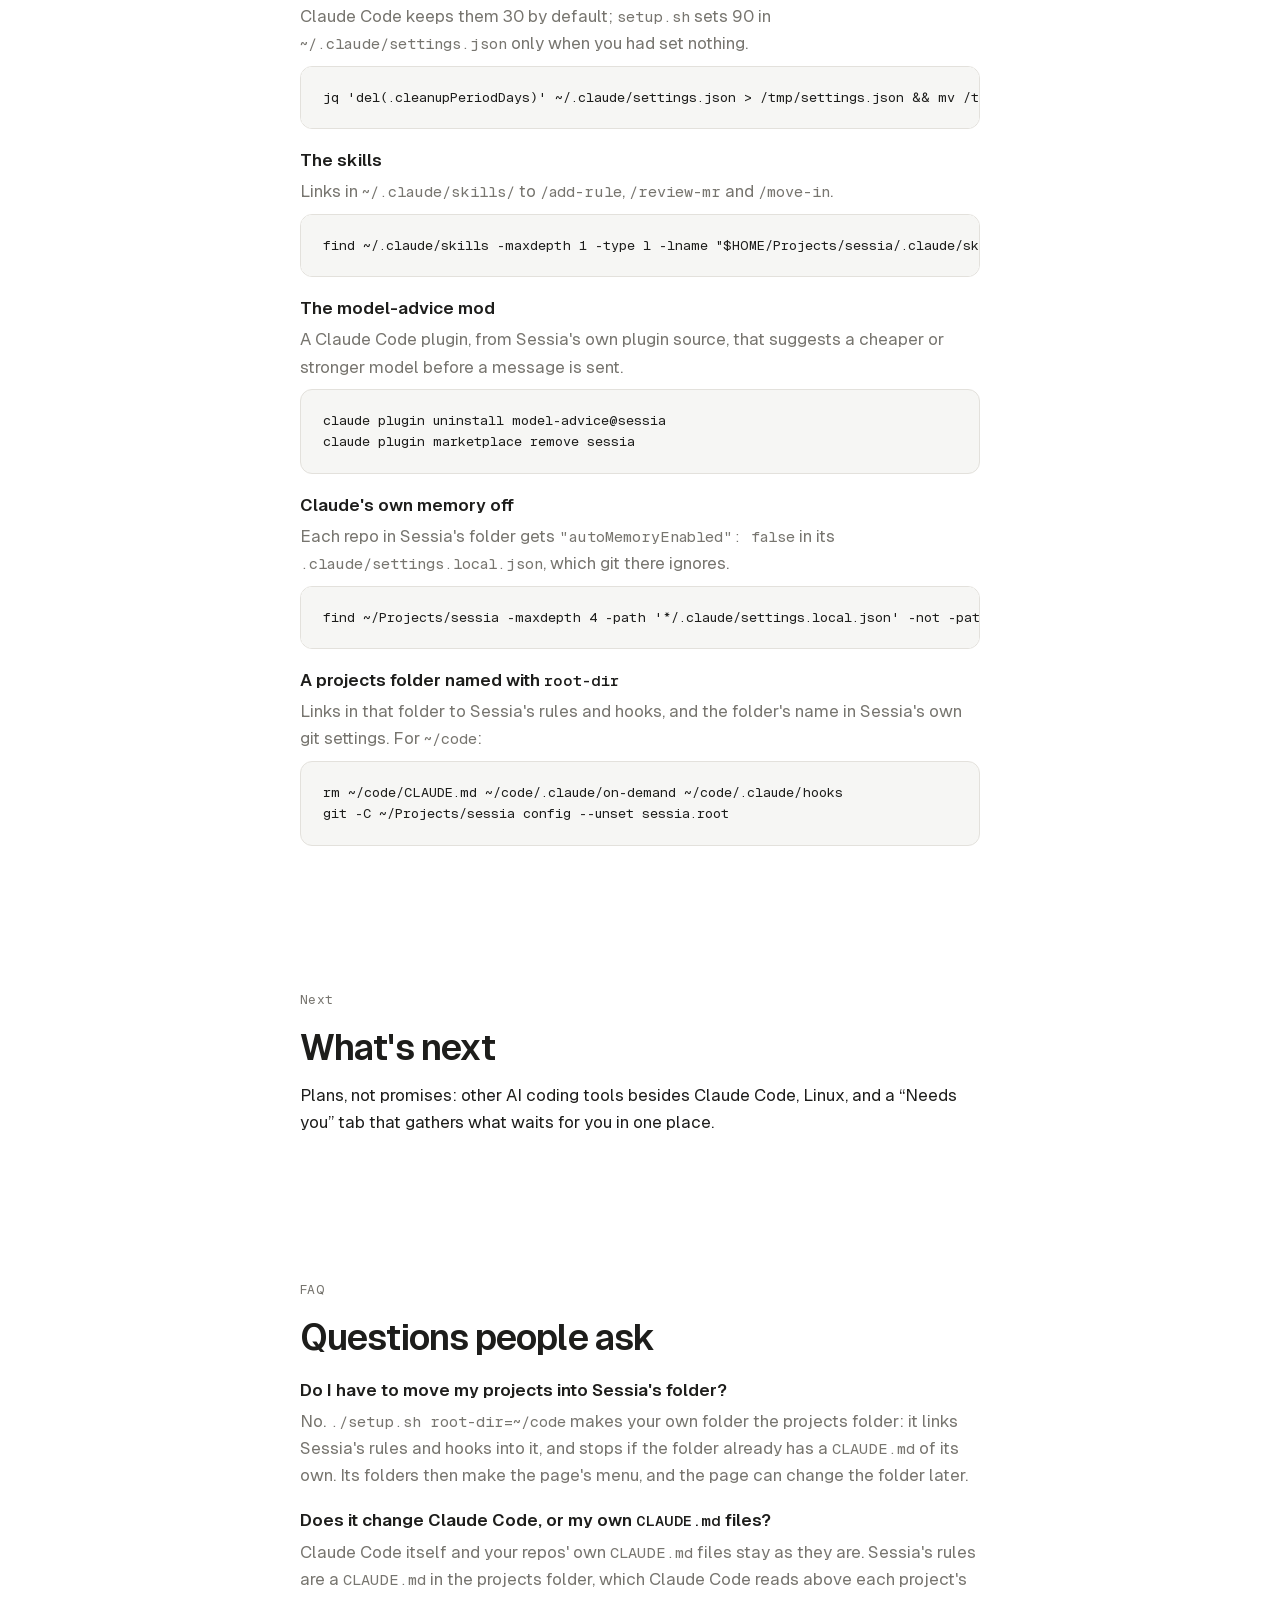
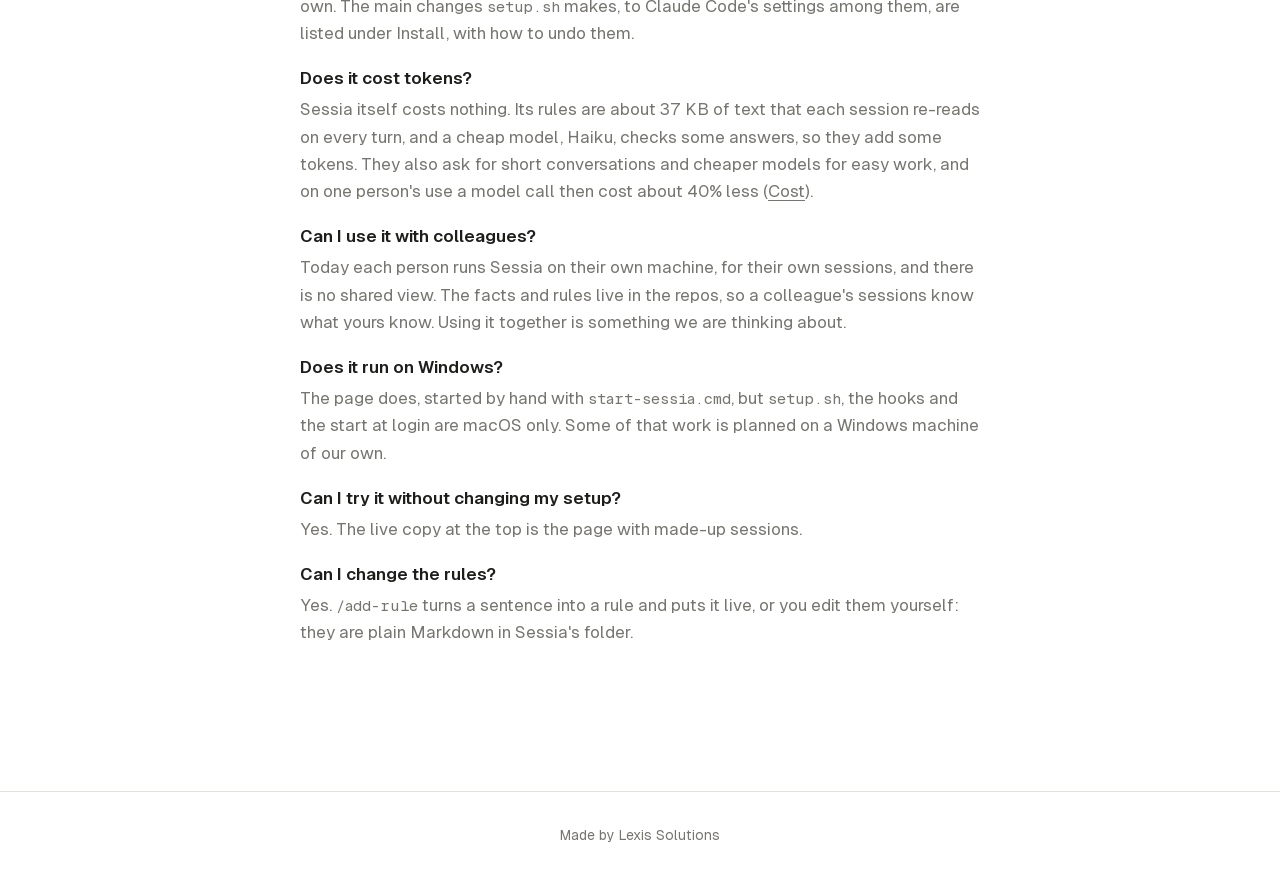
==== commit 476beded: "Site update (787aeb9)" ====
--- a/index.html
+++ b/index.html
@@ -188,7 +188,18 @@
   <h2>It runs on your machine</h2>
   <p class="off">No account to make, and no server of ours that your sessions pass through.</p>
   <p>Sessia runs on your machine, at <code>localhost</code>, and reads the files Claude Code and git already keep. What it asks outside: through your own <code>gh</code> login it reads merge requests and commit authors' pictures from GitHub, and for a GitLab repo it sends a commit e-mail to a picture service. It is tested on throwaway repos: checks of the page's logic, a test in a real browser, and a test for each hook.</p>
-  <p>Proof from use, all on one person's Mac: 34 sessions at once, 15 repos, 238 sessions in 21 days.</p>
+  <h3>Proof from use</h3>
+  <p class="aside">All on one person's Mac, in six weeks.</p>
+  <ul class="stats">
+    <li><b>30</b> sessions working at once, in the same 15 minutes</li>
+    <li><b>98</b> sessions worked in one day</li>
+    <li><b>1,300</b> sessions in six weeks</li>
+    <li><b>17</b> repos with commits in one week, of 26</li>
+    <li><b>4,171</b> commits made with Claude</li>
+    <li><b>409</b> merge requests merged in two weeks</li>
+    <li><b>556</b> bugs written down along the way, 332 of them closed since</li>
+    <li><b>823</b> to-dos written down, 572 of them closed since</li>
+  </ul>
   <h3>The plain limits</h3>
   <ul class="plain">
     <li>Claude Code, macOS and GitHub today, and VS Code for the Open and Start buttons.</li>
@@ -213,11 +224,83 @@
   <p class="off">You no longer explain the same thing to every session.</p>
   <p>Each rule came from something that went wrong or got in the way, and carries its date and its reason. <code>/add-rule</code> turns a sentence into a rule and puts it live. Facts go into the repo, not into one machine's memory, so a colleague's sessions know what yours know, and the facts can be reviewed like code.</p>
   <p>A session that ended on a finished report leaves the list by itself, so what is listed is still open, and an empty page means you are done.</p>
-  <p>And a small extra, on cost: a session re-reads its whole conversation on every turn, so a long conversation costs more on every turn. The rules ask for short conversations and cheaper models for easy work, and the page shows each conversation's size in grey, amber or red.</p>
   <blockquote class="personal">
     <p>I built Sessia for myself. It is not perfect, and I am still finding my way, but it does wonders for me. Take it as it is, or change it to work your way.</p>
     <footer>Emil Kirilov</footer>
   </blockquote>
+</section>
+
+<section class="part" id="cost">
+  <p class="label">9 · Cost</p>
+  <h2>A model call cost about 40% less</h2>
+  <p class="off">A session re-reads its whole conversation on every turn, so a long one costs more on every turn.</p>
+  <ul class="plain">
+    <li>The rules ask a session to hand over to a new one at 100k tokens, and at 200k at the latest.</li>
+    <li>They ask for a cheaper model for easy work.</li>
+    <li>The page shows each conversation's size in grey, amber or red.</li>
+  </ul>
+
+  <p class="label sub">Three weeks before the rules, two weeks after</p>
+  <div class="charts">
+    <div>
+      <p class="title">Model calls that re-read over 200k tokens</p>
+      <div class="bars">
+        <small>before</small><span class="fill was" style="--w: 90%"></span><span>45%</span>
+        <small>after</small><span class="fill" style="--w: 36%"></span><b>18%</b>
+      </div>
+    </div>
+    <div>
+      <p class="title">Tokens that went to Sonnet, the cheaper model</p>
+      <div class="bars">
+        <small>before</small><span class="fill was" style="--w: 8%"></span><span>4%</span>
+        <small>after</small><span class="fill" style="--w: 74%"></span><b>37%</b>
+      </div>
+    </div>
+    <div>
+      <p class="title">Sessions that Claude Code compacted</p>
+      <div class="bars">
+        <small>before</small><span class="fill was" style="--w: 52%"></span><span>26%, a quarter</span>
+        <small>after</small><span class="fill" style="--w: 10%"></span><b>5%, one in twenty</b>
+      </div>
+    </div>
+  </div>
+
+  <h3>Handing over mostly replaces compaction</h3>
+  <div class="cards">
+    <div>
+      <p class="label">Compaction</p>
+      <p>A summary Claude Code writes by itself.</p>
+      <p>1 session in 4 → <b>1 in 20</b></p>
+    </div>
+    <div class="now">
+      <p class="label">A hand-over</p>
+      <p>A prompt the session writes on purpose, with what the next session needs. You can read it.</p>
+      <p><span>almost none →</span> <b>44% of sessions</b></p>
+    </div>
+  </div>
+
+  <h3>What the saving buys is up to you</h3>
+  <p class="aside">The busiest week since, against the busiest week before:</p>
+  <div class="charts two">
+    <div>
+      <p class="title">Model calls</p>
+      <div class="bars">
+        <small>before</small><span class="fill was" style="--w: 70%"></span><span></span>
+        <small>since</small><span class="fill" style="--w: 100%"></span><b>42% more</b>
+      </div>
+    </div>
+    <div>
+      <p class="title">What the week cost</p>
+      <div class="bars">
+        <small>before</small><span class="fill was" style="--w: 100%"></span><span></span>
+        <small>since</small><span class="fill" style="--w: 78%"></span><b>22% less</b>
+      </div>
+    </div>
+  </div>
+  <ul class="plain spend">
+    <li>Pay for a cheaper plan, or do about two thirds more on the one you have.</li>
+  </ul>
+  <p class="aside">One person's use, not a controlled test. Cost is counted at the API's list prices, as a yardstick: a plan is billed differently.</p>
 </section>
 
 <section class="part" id="install">
@@ -284,7 +367,7 @@
     <dt>Does it change Claude Code, or my own <code>CLAUDE.md</code> files?</dt>
     <dd>Claude Code itself and your repos' own <code>CLAUDE.md</code> files stay as they are. Sessia's rules are a <code>CLAUDE.md</code> in the projects folder, which Claude Code reads above each project's own. The main changes <code>setup.sh</code> makes, to Claude Code's settings among them, are listed under Install, with how to undo them.</dd>
     <dt>Does it cost tokens?</dt>
-    <dd>Sessia itself costs nothing. Its rules are about 37 KB of text that each session re-reads on every turn, and a cheap model, Haiku, checks some answers, so they add some tokens. They also ask for short conversations and cheaper models for easy work. How much that saves is not measured yet.</dd>
+    <dd>Sessia itself costs nothing. Its rules are about 37 KB of text that each session re-reads on every turn, and a cheap model, Haiku, checks some answers, so they add some tokens. They also ask for short conversations and cheaper models for easy work, and on one person's use a model call then cost about 40% less (<a href="#cost">Cost</a>).</dd>
     <dt>Can I use it with colleagues?</dt>
     <dd>Today each person runs Sessia on their own machine, for their own sessions, and there is no shared view. The facts and rules live in the repos, so a colleague's sessions know what yours know. Using it together is something we are thinking about.</dd>
     <dt>Does it run on Windows?</dt>
--- a/style.css
+++ b/style.css
@@ -7,20 +7,20 @@
 :root {
   color-scheme: light;
   --bg: #ffffff; --text: #1d1d1b; --muted: #77756f; --line: #e3e1dc; --raise: #f6f6f4;
-  --pill: #1d1d1b; --pill-text: #ecebe7;
+  --pill: #1d1d1b; --pill-text: #ecebe7; --before: #c4c1b9;
   --gutter: 48px; --wide: 1344px; --column: 680px;
 }
 @media (prefers-color-scheme: dark) {
   :root:not([data-theme="light"]) {
     color-scheme: dark;
     --bg: #0e0e0d; --text: #ecebe7; --muted: #94928b; --line: #33322f; --raise: #171716;
-    --pill: #20201e; --pill-text: #ecebe7;
+    --pill: #20201e; --pill-text: #ecebe7; --before: #5a5852;
   }
 }
 :root[data-theme="dark"] {
   color-scheme: dark;
   --bg: #0e0e0d; --text: #ecebe7; --muted: #94928b; --line: #33322f; --raise: #171716;
-  --pill: #20201e; --pill-text: #ecebe7;
+  --pill: #20201e; --pill-text: #ecebe7; --before: #5a5852;
 }
 
 * { box-sizing: border-box; }
@@ -174,6 +174,40 @@
 .undo dd { overflow-wrap: anywhere; }
 .undo pre { margin-top: 8px; color: var(--text); }
 
+/* Section 7: the proof from use, as tiles as wide as the shots. */
+.stats {
+  list-style: none; margin: 8px calc((var(--column) - 1000px) / 2) 0; padding: 0;
+  display: grid; grid-template-columns: repeat(4, minmax(0, 1fr)); gap: 16px;
+}
+.stats li {
+  padding: 16px 18px 18px; border: 1px solid var(--line); border-radius: 12px; background: var(--raise);
+  font-size: 14.5px; line-height: 1.5; color: var(--muted);
+}
+.stats b { display: block; margin-bottom: 6px; font-size: 36px; line-height: 1.1; font-weight: 620; letter-spacing: -.03em; color: var(--text); }
+
+/* Section 9, cost: before-and-after bars. The bars share one scale (a full bar is 50%) except the busiest
+   weeks', where the larger of the two is the full bar. Before is the pale bar, after the text colour. */
+.part .sub { margin: 40px 0 18px; }
+.charts { display: flex; flex-direction: column; gap: 28px; }
+.charts.two { display: grid; grid-template-columns: repeat(2, minmax(0, 1fr)); gap: 32px; }
+.part .title { margin: 0 0 8px; font-weight: 560; }
+.bars { display: grid; grid-template-columns: 56px minmax(0, 1fr) var(--value, 170px); align-items: center; gap: 6px 12px; font-size: 15px; line-height: 1.2; color: var(--muted); }
+.two .bars { --value: 84px; }
+.bars small { font: 12.5px/1.2 "Geist Mono", ui-monospace, monospace; }
+.bars b { font-weight: 600; color: var(--text); }
+.fill { height: 14px; width: var(--w); border-radius: 3px; background: var(--text); }
+.fill.was { background: var(--before); }
+.cards { display: grid; grid-template-columns: repeat(2, minmax(0, 1fr)); gap: 16px; }
+.cards > div { padding: 18px 20px; border: 1px dashed var(--line); border-radius: 12px; font-size: 15px; line-height: 1.5; color: var(--muted); }
+.cards > .now { border-style: solid; background: var(--raise); color: var(--text); }
+.part .cards p { margin: 0 0 12px; }
+.part .cards .label { margin-bottom: 6px; color: var(--muted); }
+.part .cards p:last-child { margin: 0; }
+.cards b { font-weight: 600; color: var(--text); }
+.cards .now span { color: var(--muted); }
+.spend { margin-top: 22px; }
+.spend + .aside { margin-top: 16px; }
+
 .personal { margin: 56px 0 0; padding: 4px 0 4px 22px; border-left: 1px solid var(--line); }
 .personal p { margin: 0 0 10px; font-size: 19px; line-height: 1.55; }
 .personal footer { color: var(--muted); font-size: 15px; }
@@ -187,7 +221,7 @@
 
 /* Narrower screens: the shots and the example fit the column; the notes go above the live copy, without lines. */
 @media (max-width: 1100px) {
-  .shot, .answer, .before, .part .with { margin-left: 0; margin-right: 0; }
+  .shot, .answer, .before, .part .with, .stats { margin-left: 0; margin-right: 0; }
   .answer { grid-template-columns: 1fr; }
 }
 @media (max-width: 1000px) {
@@ -213,4 +247,9 @@
   .part { margin-top: 104px; }
   h2 { font-size: 28px; }
   .off { font-size: 18px; }
-}
+  .stats { grid-template-columns: repeat(2, minmax(0, 1fr)); gap: 12px; }
+  .stats li { padding: 14px 14px 16px; }
+  .stats b { font-size: 30px; }
+  .bars { --value: 108px; }
+  .charts.two, .cards { grid-template-columns: 1fr; }
+}
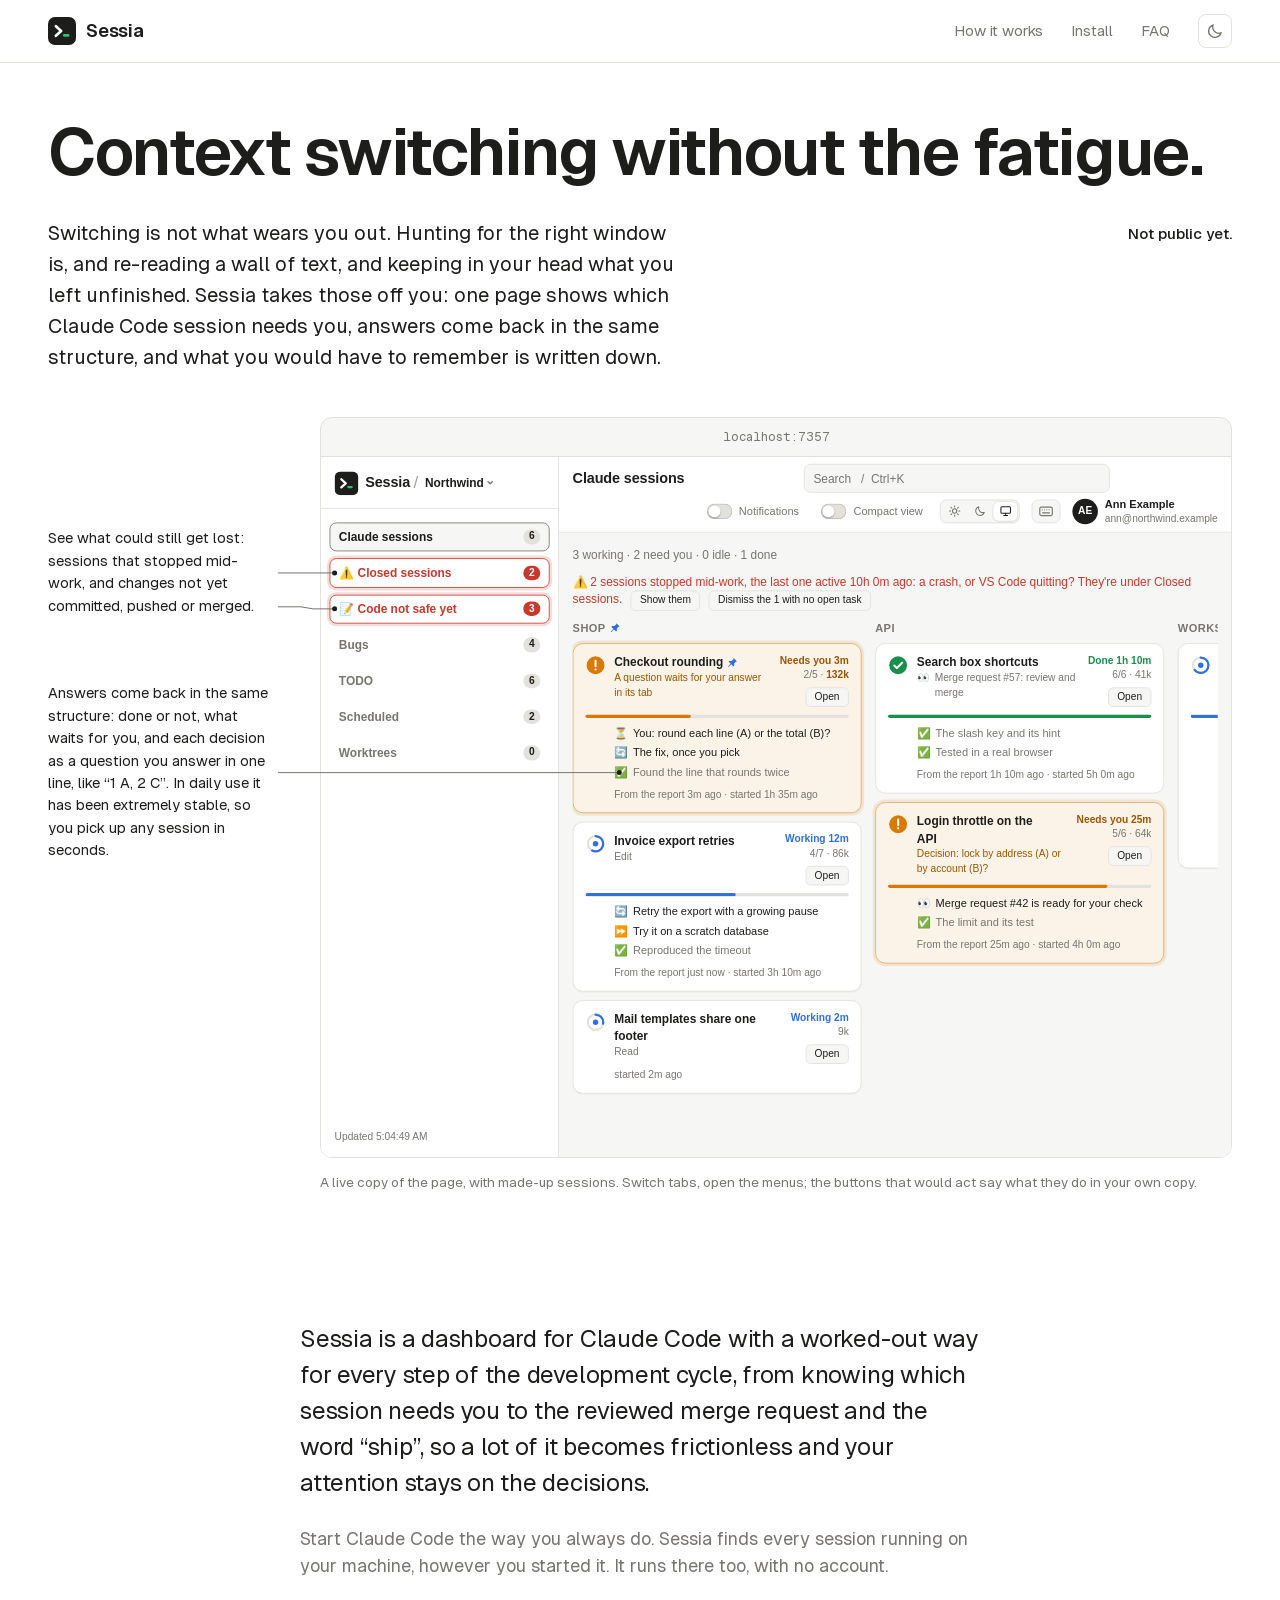
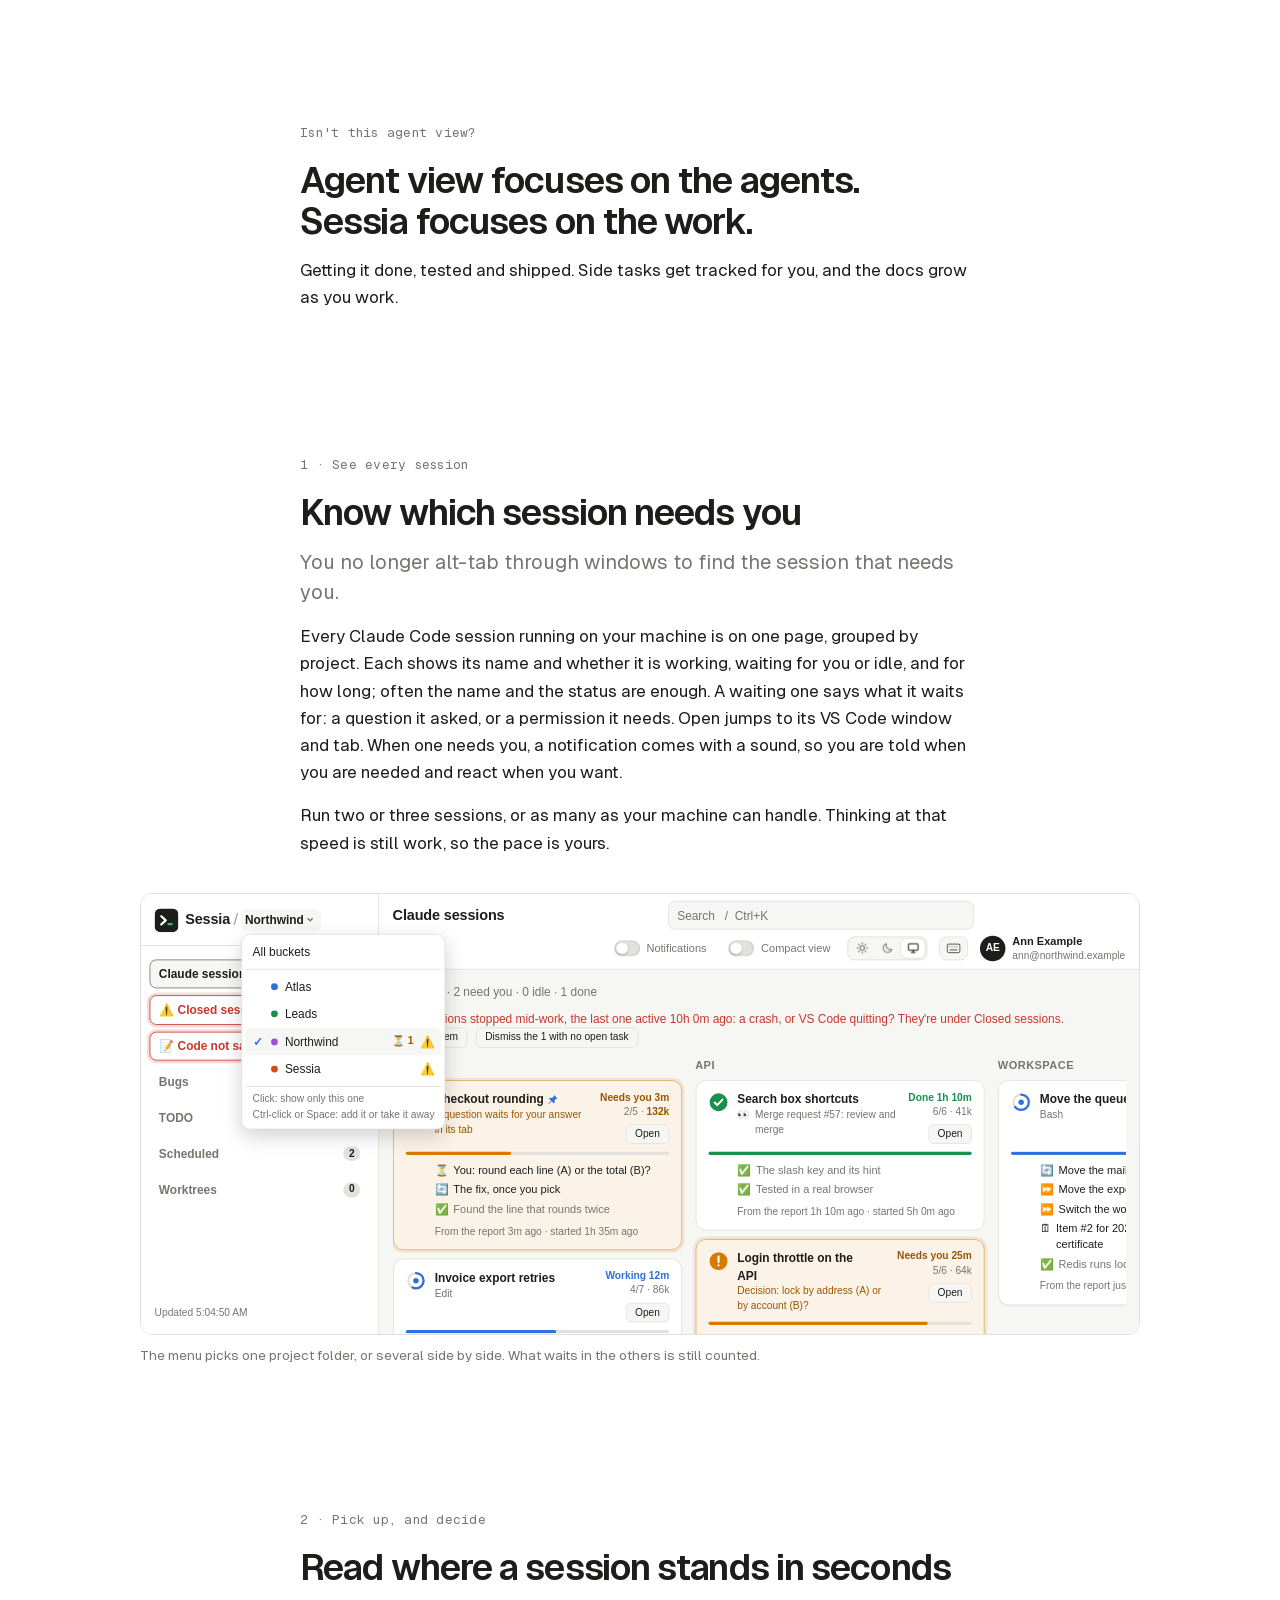
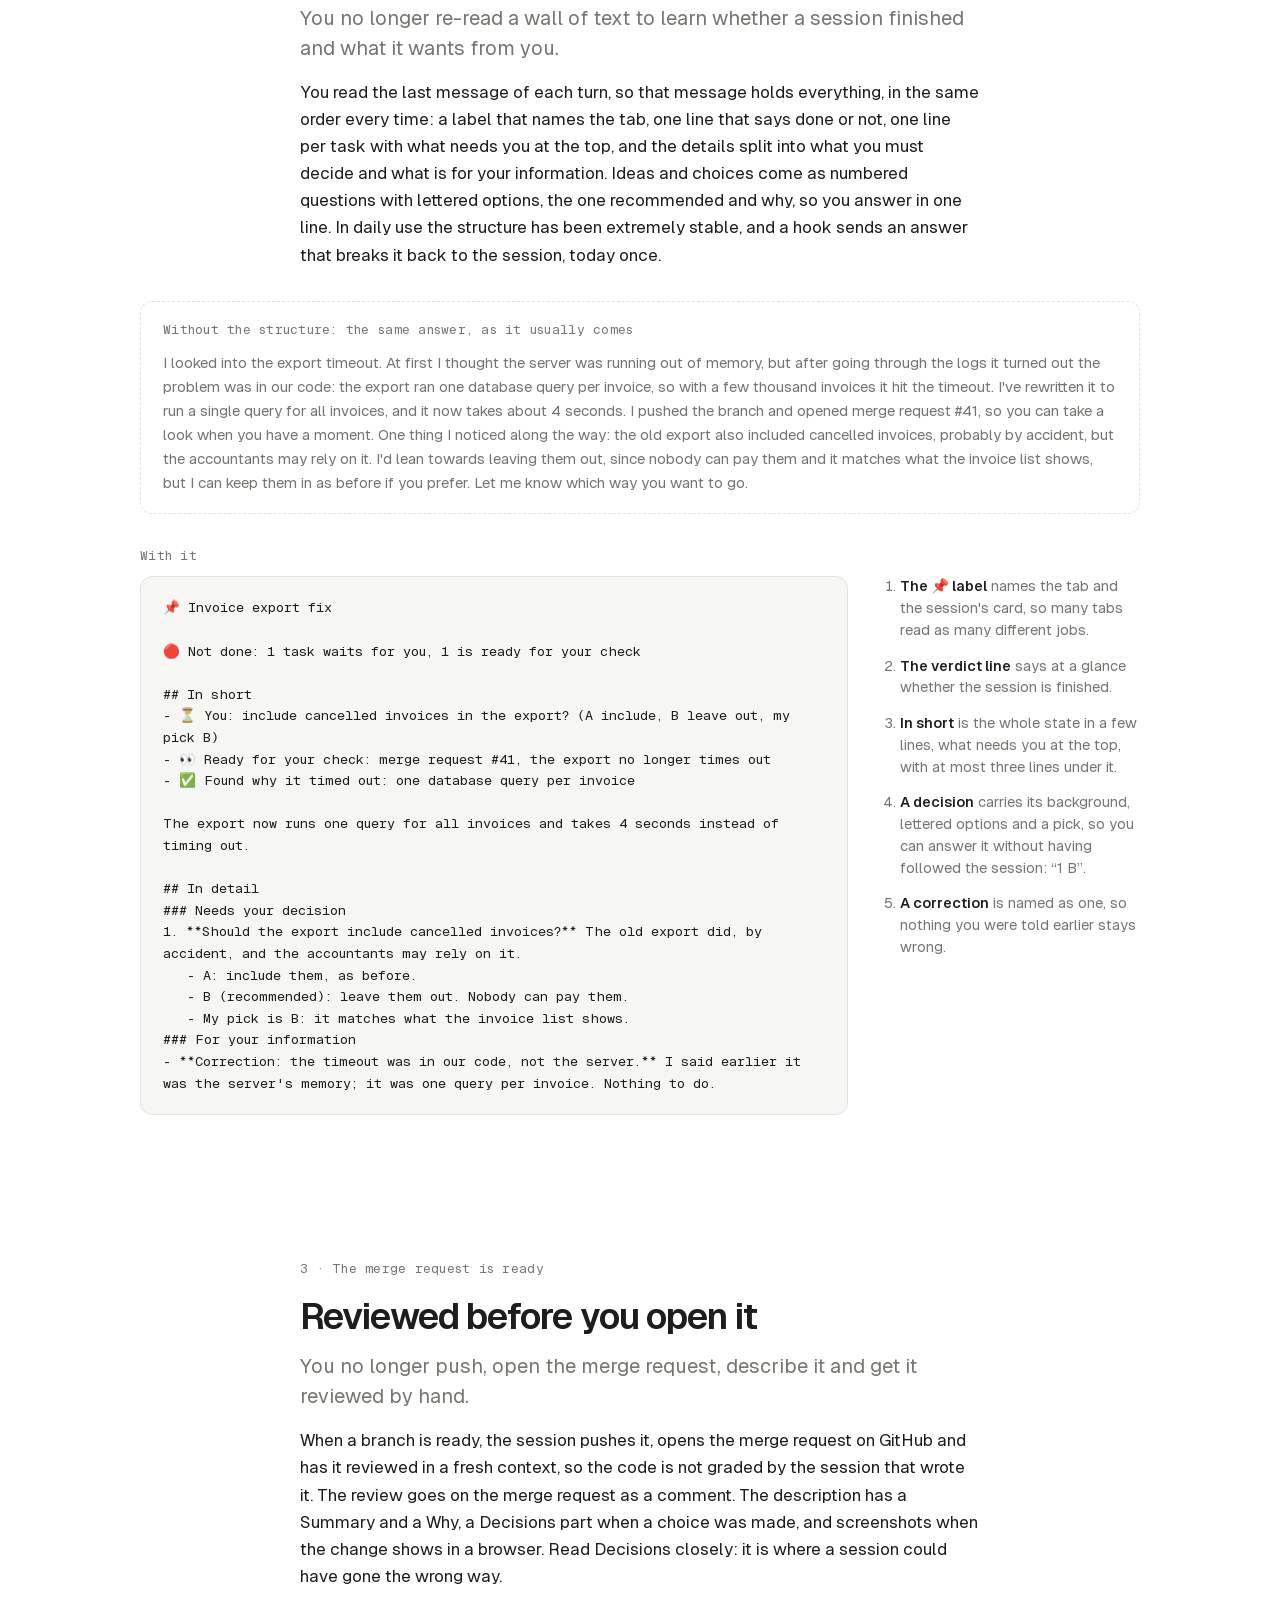
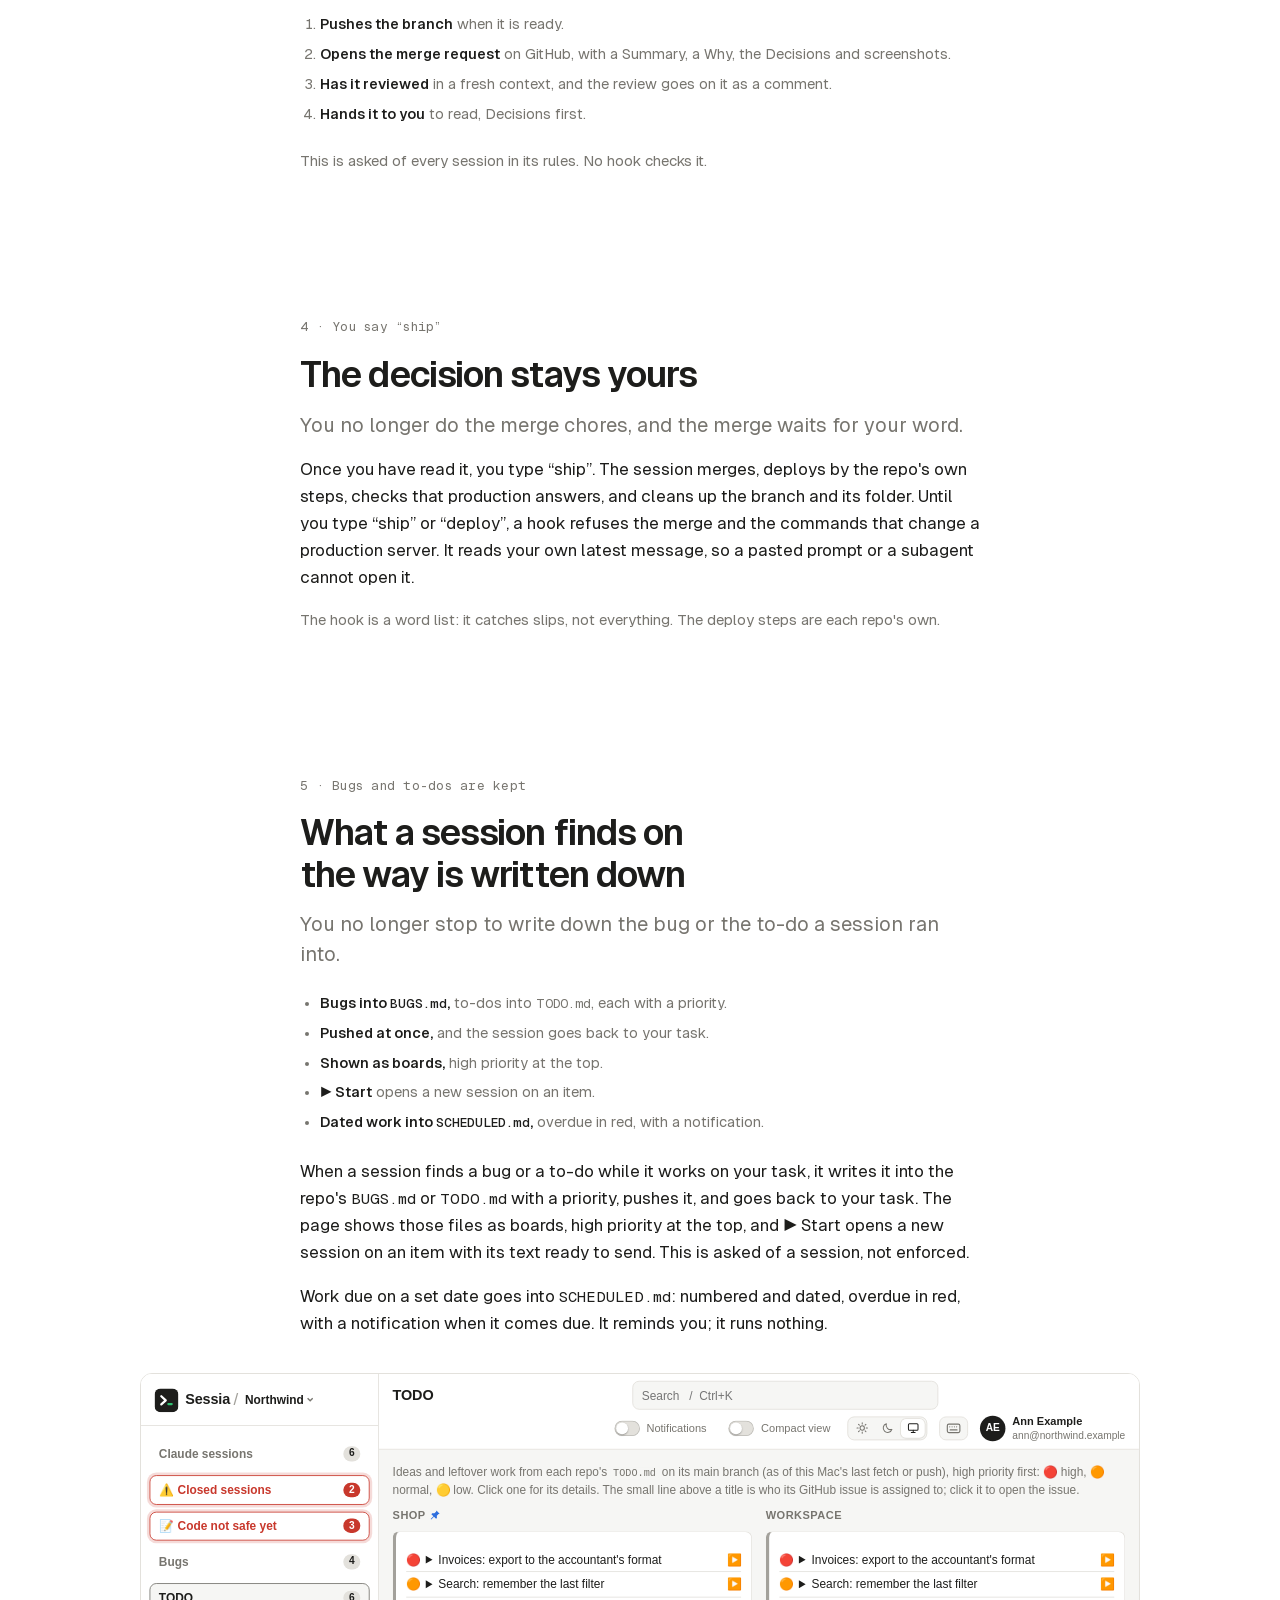
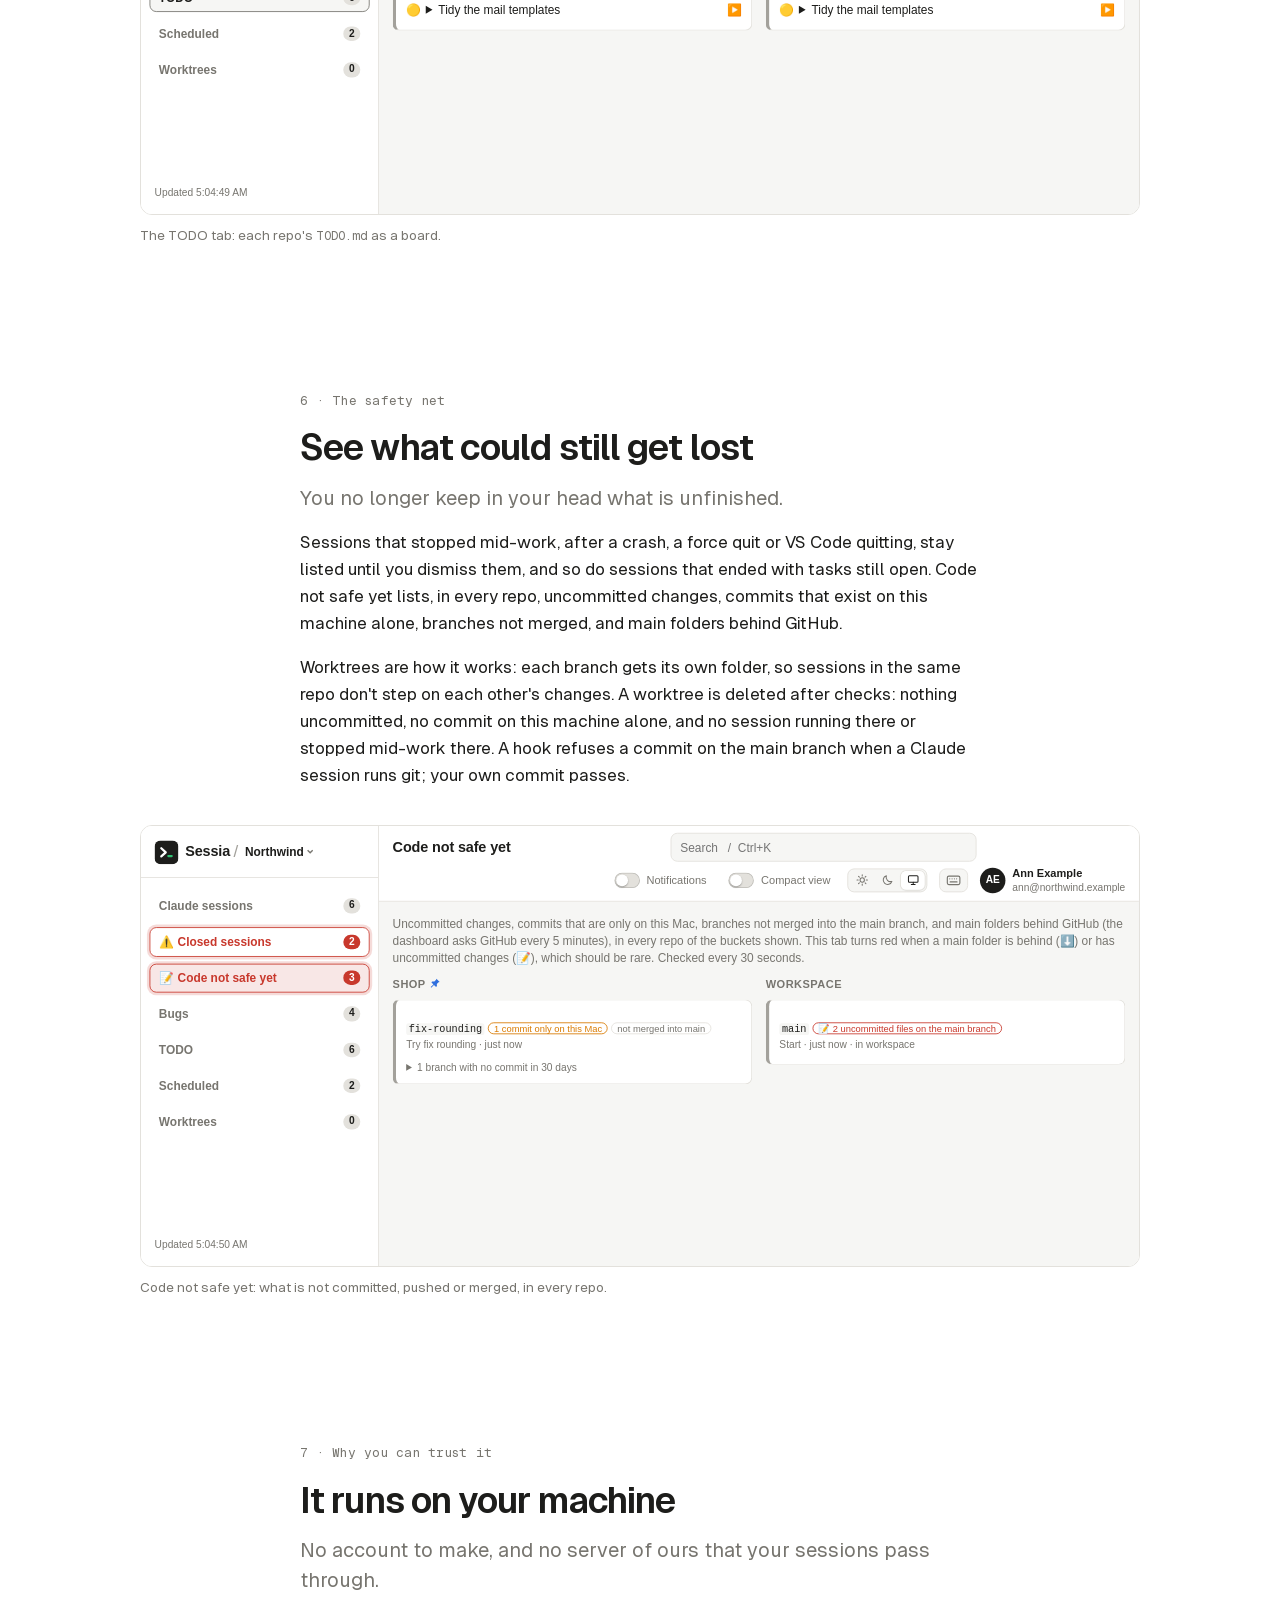
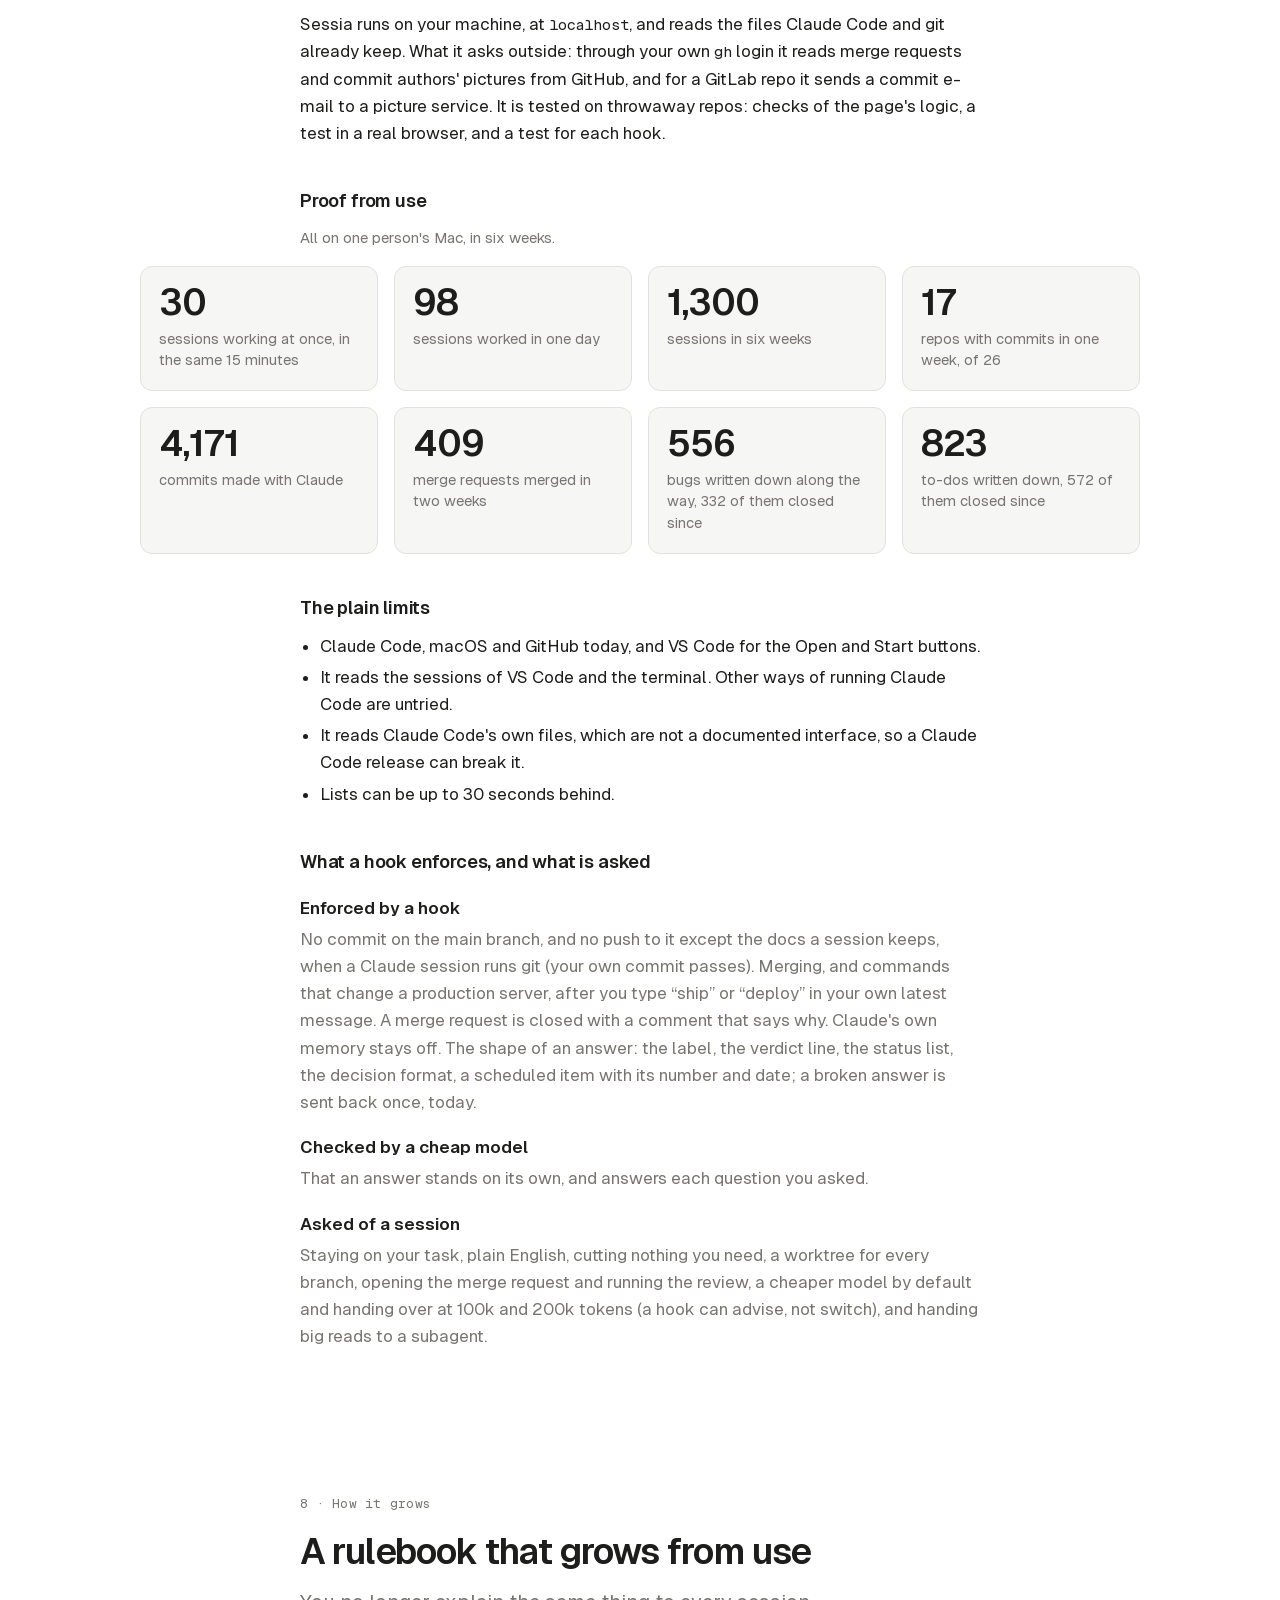
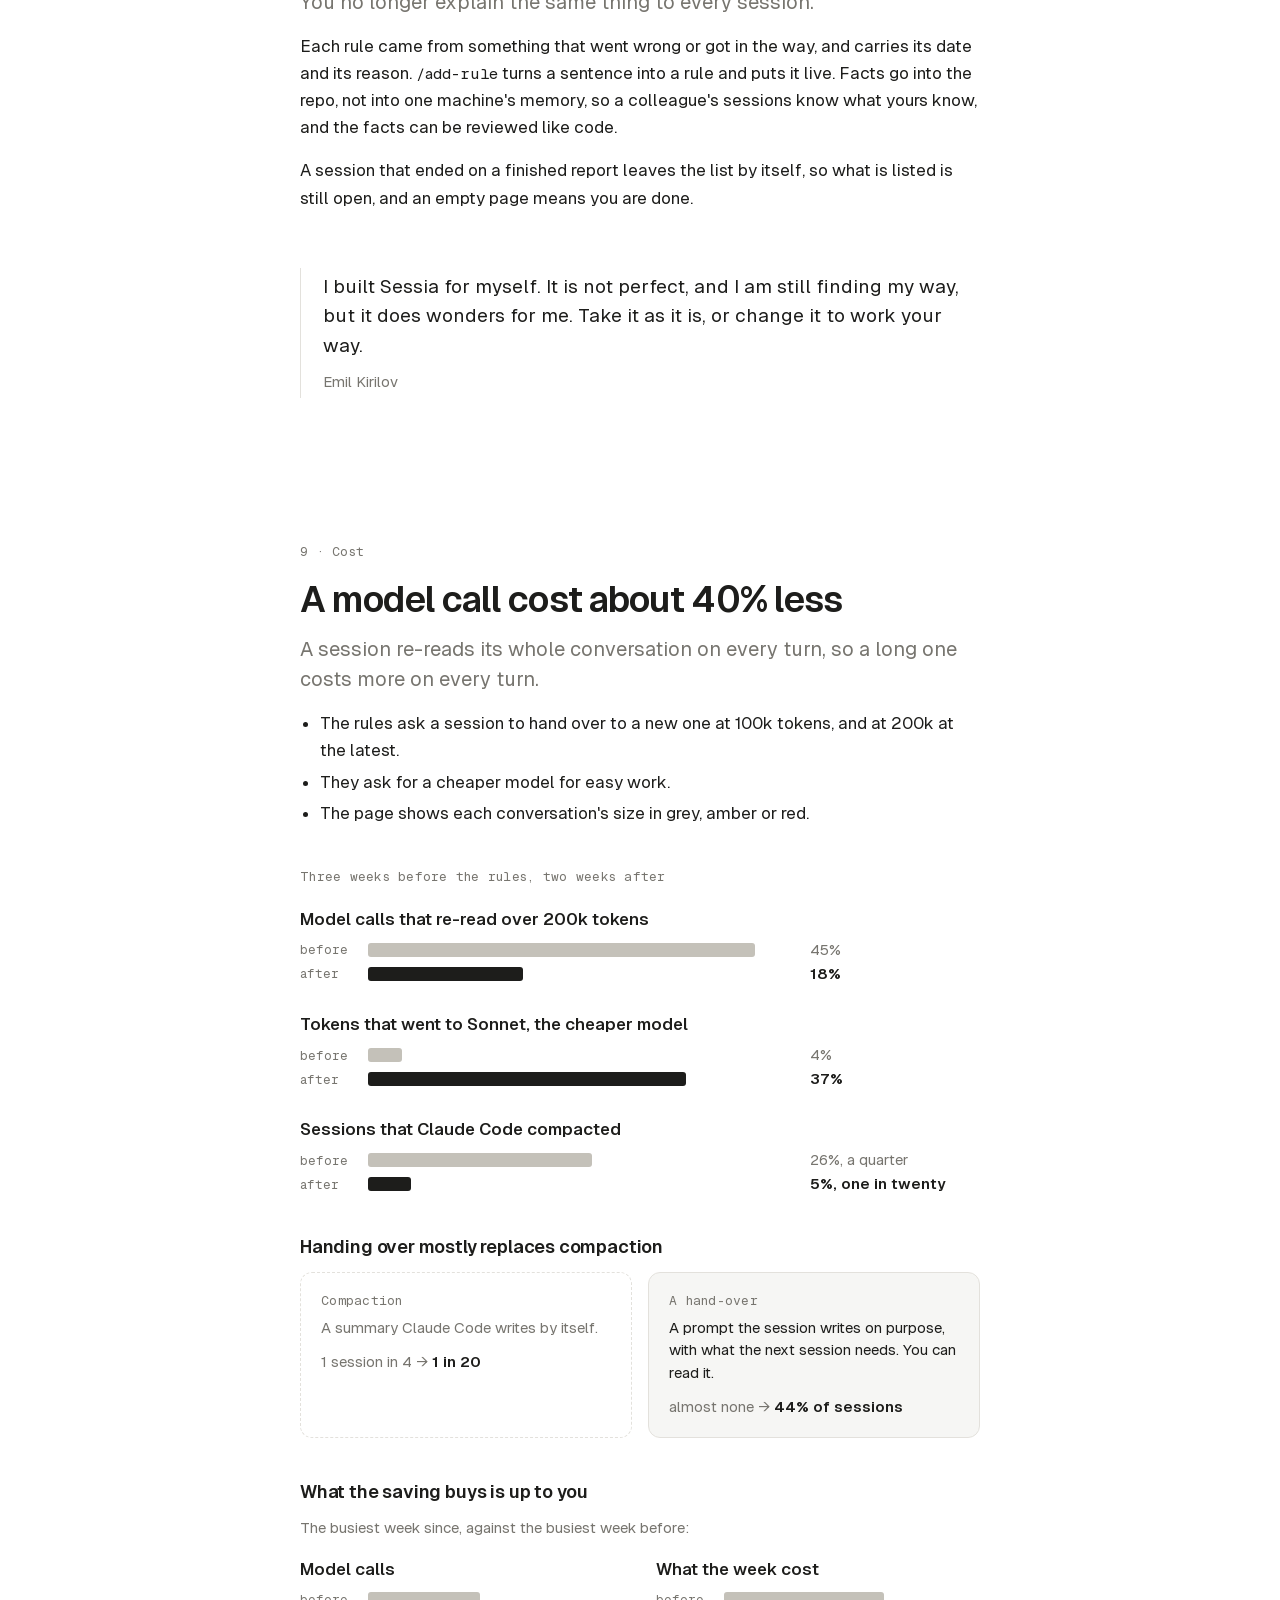
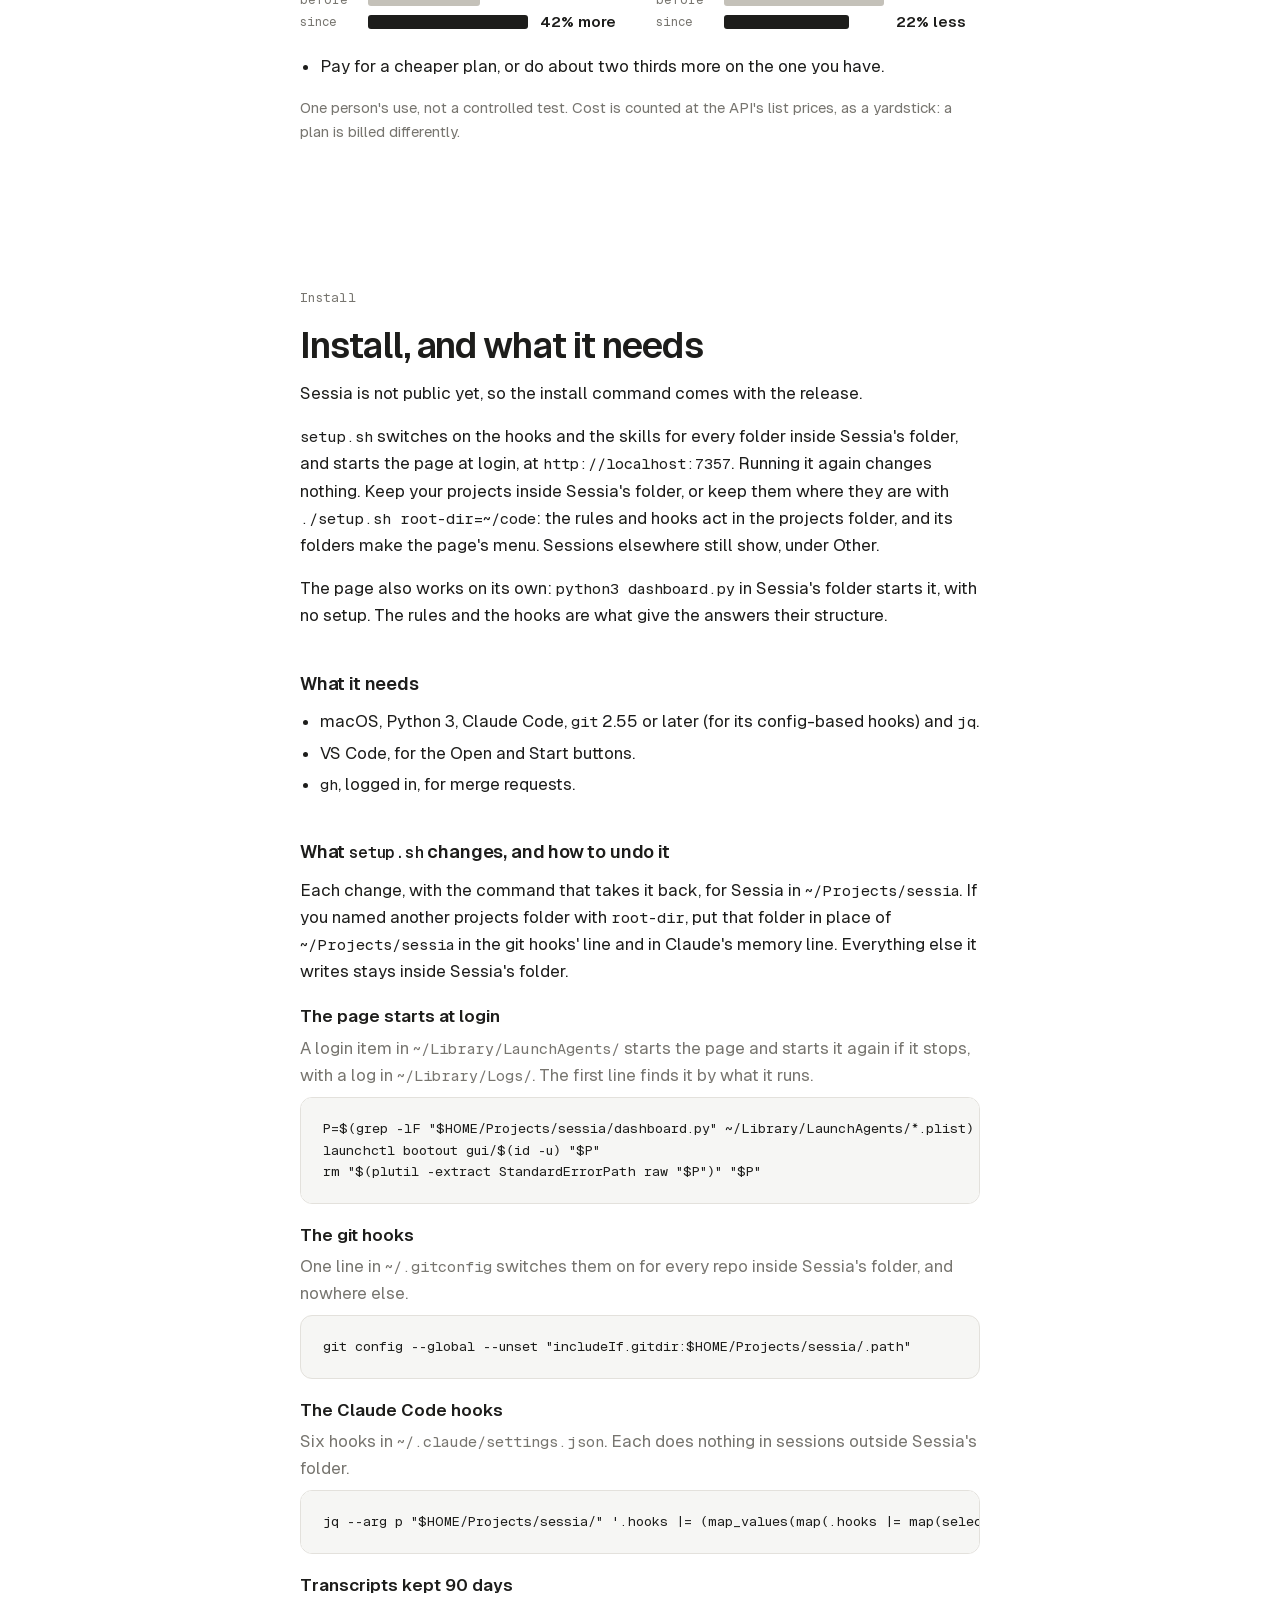
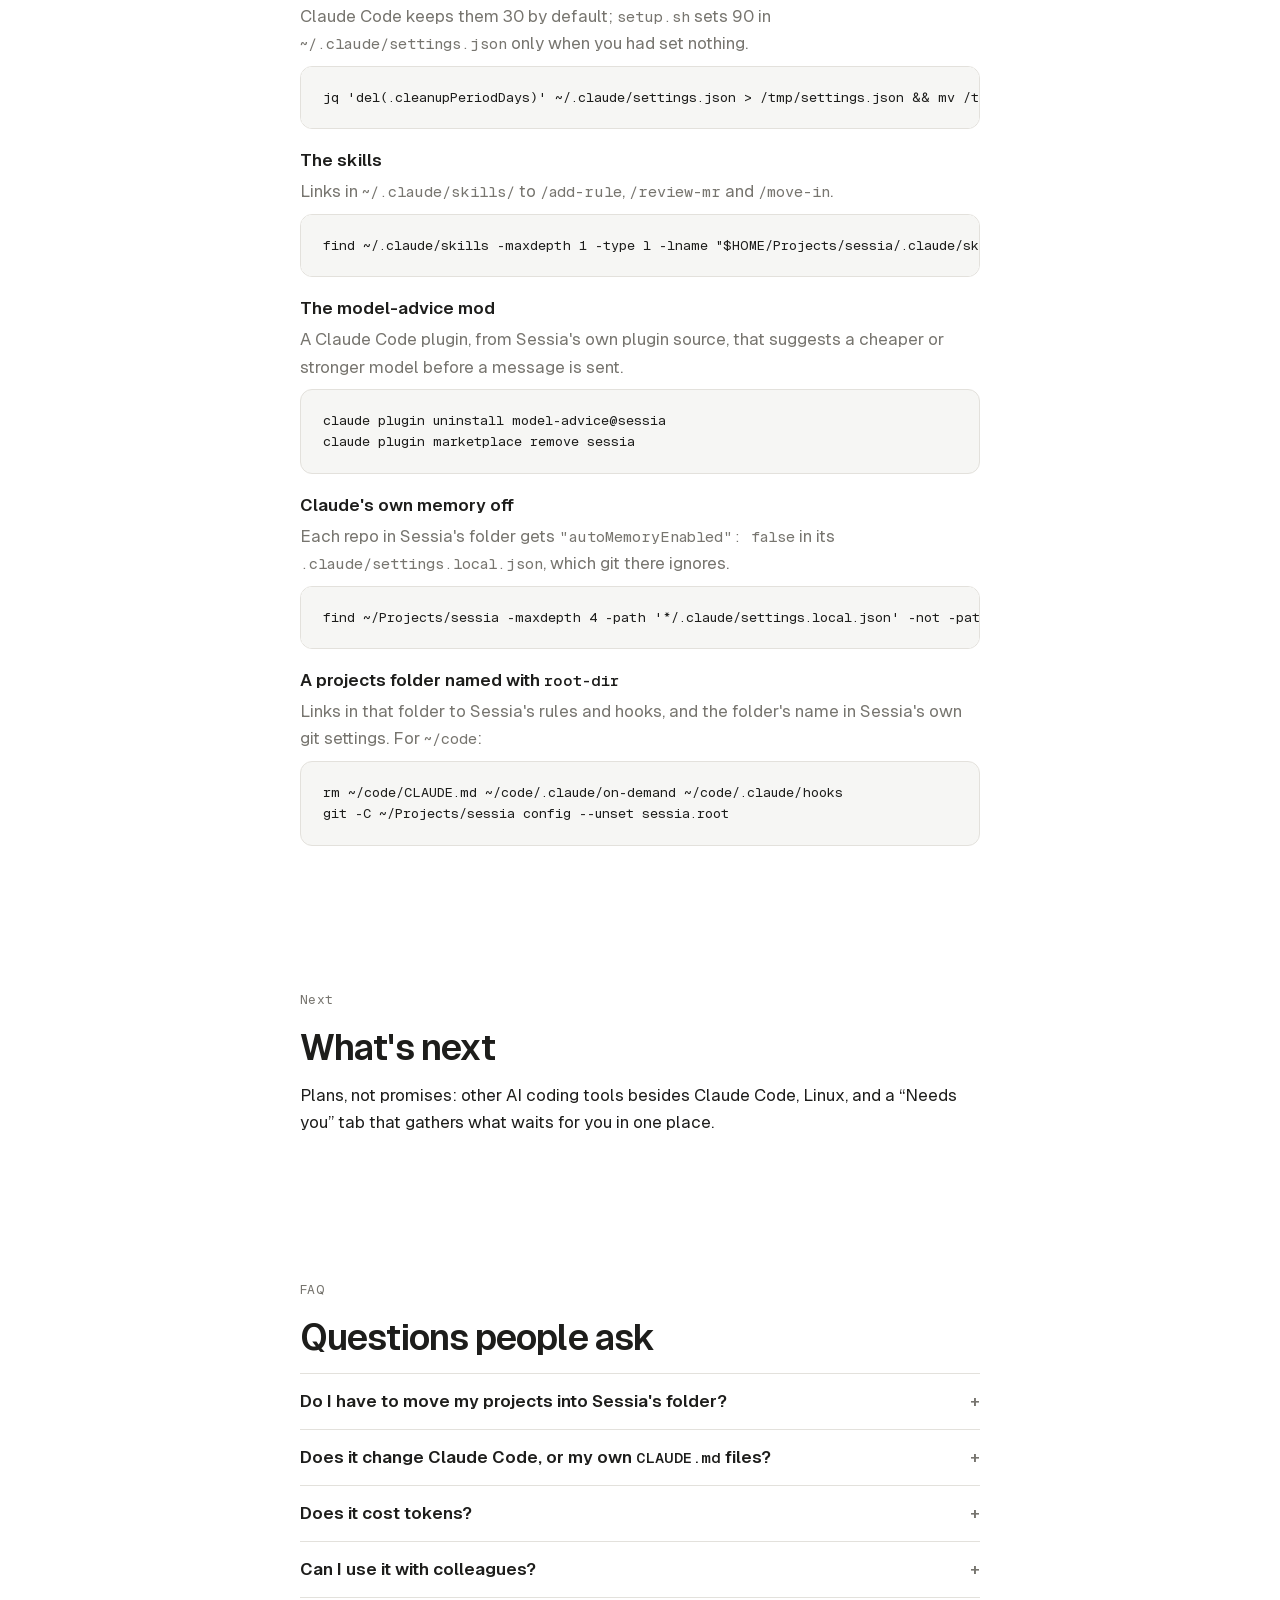
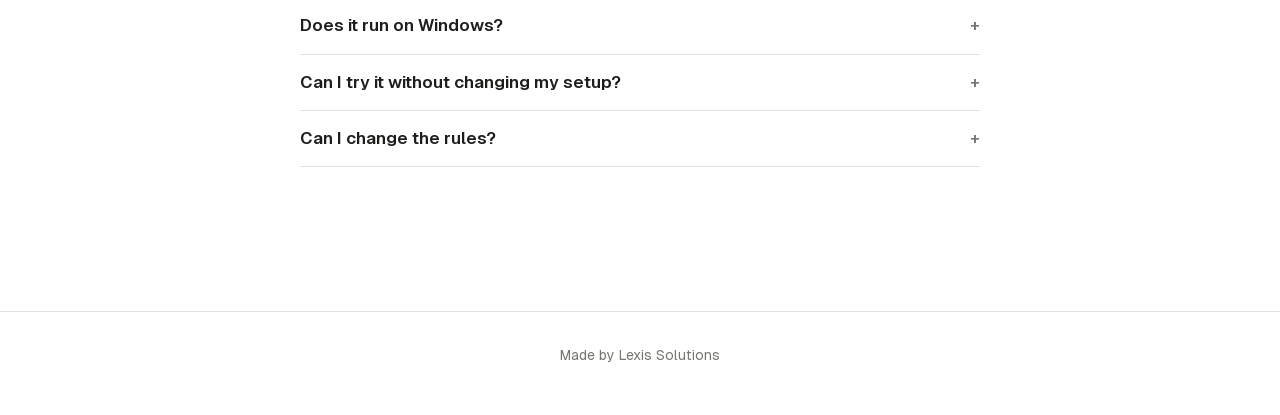
==== commit 98c43e8a: "Site update (8e6f4e2)" ====
--- a/index.html
+++ b/index.html
@@ -361,22 +361,36 @@
 <section class="part" id="faq">
   <p class="label">FAQ</p>
   <h2>Questions people ask</h2>
-  <dl class="honest faq">
-    <dt>Do I have to move my projects into Sessia's folder?</dt>
-    <dd>No. <code>./setup.sh root-dir=~/code</code> makes your own folder the projects folder: it links Sessia's rules and hooks into it, and stops if the folder already has a <code>CLAUDE.md</code> of its own. Its folders then make the page's menu, and the page can change the folder later.</dd>
-    <dt>Does it change Claude Code, or my own <code>CLAUDE.md</code> files?</dt>
-    <dd>Claude Code itself and your repos' own <code>CLAUDE.md</code> files stay as they are. Sessia's rules are a <code>CLAUDE.md</code> in the projects folder, which Claude Code reads above each project's own. The main changes <code>setup.sh</code> makes, to Claude Code's settings among them, are listed under Install, with how to undo them.</dd>
-    <dt>Does it cost tokens?</dt>
-    <dd>Sessia itself costs nothing. Its rules are about 37 KB of text that each session re-reads on every turn, and a cheap model, Haiku, checks some answers, so they add some tokens. They also ask for short conversations and cheaper models for easy work, and on one person's use a model call then cost about 40% less (<a href="#cost">Cost</a>).</dd>
-    <dt>Can I use it with colleagues?</dt>
-    <dd>Today each person runs Sessia on their own machine, for their own sessions, and there is no shared view. The facts and rules live in the repos, so a colleague's sessions know what yours know. Using it together is something we are thinking about.</dd>
-    <dt>Does it run on Windows?</dt>
-    <dd>The page does, started by hand with <code>start-sessia.cmd</code>, but <code>setup.sh</code>, the hooks and the start at login are macOS only.<span data-released> If you use it on Windows, open pull requests: help in that direction is welcome, and we will extend it quickly.</span> Some of that work is planned on a Windows machine of our own.</dd>
-    <dt>Can I try it without changing my setup?</dt>
-    <dd>Yes. The live copy at the top is the page with made-up sessions.<span data-released> In a clone, <code>python3 demo.py . 7399</code> runs it on made-up sessions at <code>localhost:7399</code>, and <code>python3 dashboard.py</code> starts it on your own sessions, with no setup.</span></dd>
-    <dt>Can I change the rules?</dt>
-    <dd>Yes. <code>/add-rule</code> turns a sentence into a rule and puts it live, or you edit them yourself: they are plain Markdown in Sessia's folder.<span data-released> Fork it if your way differs.</span></dd>
-  </dl>
+  <div class="faq">
+    <details>
+      <summary><span>Do I have to move my projects into Sessia's folder?</span></summary>
+      <p>No. <code>./setup.sh root-dir=~/code</code> makes your own folder the projects folder: it links Sessia's rules and hooks into it, and stops if the folder already has a <code>CLAUDE.md</code> of its own. Its folders then make the page's menu, and the page can change the folder later.</p>
+    </details>
+    <details>
+      <summary><span>Does it change Claude Code, or my own <code>CLAUDE.md</code> files?</span></summary>
+      <p>Claude Code itself and your repos' own <code>CLAUDE.md</code> files stay as they are. Sessia's rules are a <code>CLAUDE.md</code> in the projects folder, which Claude Code reads above each project's own. The main changes <code>setup.sh</code> makes, to Claude Code's settings among them, are listed under Install, with how to undo them.</p>
+    </details>
+    <details>
+      <summary><span>Does it cost tokens?</span></summary>
+      <p>Sessia itself costs nothing. Its rules are about 37 KB of text that each session re-reads on every turn, and a cheap model, Haiku, checks some answers, so they add some tokens. They also ask for short conversations and cheaper models for easy work, and on one person's use a model call then cost about 40% less (<a href="#cost">Cost</a>).</p>
+    </details>
+    <details>
+      <summary><span>Can I use it with colleagues?</span></summary>
+      <p>Today each person runs Sessia on their own machine, for their own sessions, and there is no shared view. The facts and rules live in the repos, so a colleague's sessions know what yours know. Using it together is something we are thinking about.</p>
+    </details>
+    <details>
+      <summary><span>Does it run on Windows?</span></summary>
+      <p>The page does, started by hand with <code>start-sessia.cmd</code>, but <code>setup.sh</code>, the hooks and the start at login are macOS only.<span data-released> If you use it on Windows, open pull requests: help in that direction is welcome, and we will extend it quickly.</span> Some of that work is planned on a Windows machine of our own.</p>
+    </details>
+    <details>
+      <summary><span>Can I try it without changing my setup?</span></summary>
+      <p>Yes. The live copy at the top is the page with made-up sessions.<span data-released> In a clone, <code>python3 demo.py . 7399</code> runs it on made-up sessions at <code>localhost:7399</code>, and <code>python3 dashboard.py</code> starts it on your own sessions, with no setup.</span></p>
+    </details>
+    <details>
+      <summary><span>Can I change the rules?</span></summary>
+      <p>Yes. <code>/add-rule</code> turns a sentence into a rule and puts it live, or you edit them yourself: they are plain Markdown in Sessia's folder.<span data-released> Fork it if your way differs.</span></p>
+    </details>
+  </div>
 </section>
 
 </main>
--- a/style.css
+++ b/style.css
@@ -171,6 +171,13 @@
 .honest { margin: 0; }
 .honest dt { margin-top: 18px; font-weight: 600; }
 .honest dd { margin: 4px 0 0; color: var(--muted); }
+.faq details { border-bottom: 1px solid var(--line); }
+.faq details:first-child { border-top: 1px solid var(--line); }
+.faq summary { display: flex; justify-content: space-between; gap: 16px; padding: 14px 0; font-weight: 600; cursor: pointer; list-style: none; }
+.faq summary::-webkit-details-marker { display: none; }
+.faq summary::after { content: "+"; font-family: "Geist Mono", ui-monospace, monospace; color: var(--muted); }
+.faq details[open] summary::after { content: "−"; }
+.faq details p { margin: 0 0 16px; color: var(--muted); }
 .undo dd { overflow-wrap: anywhere; }
 .undo pre { margin-top: 8px; color: var(--text); }
 
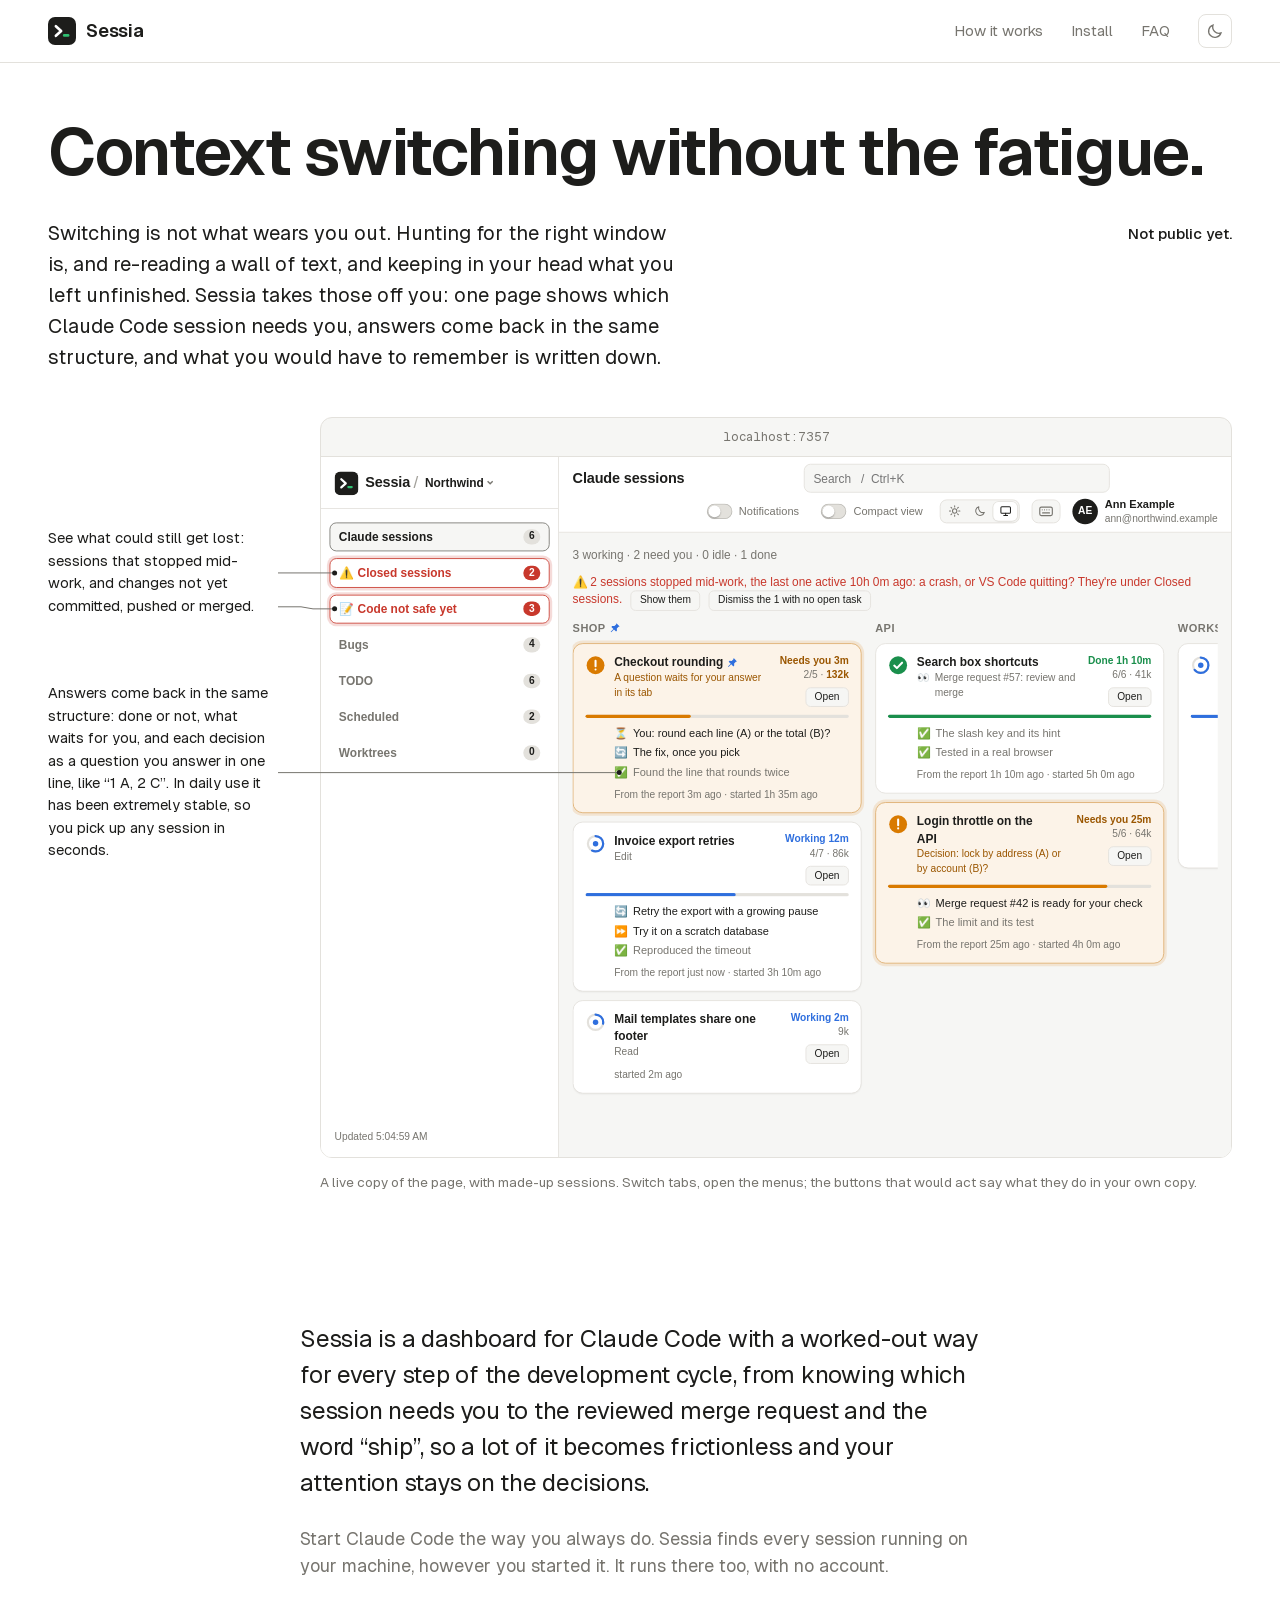
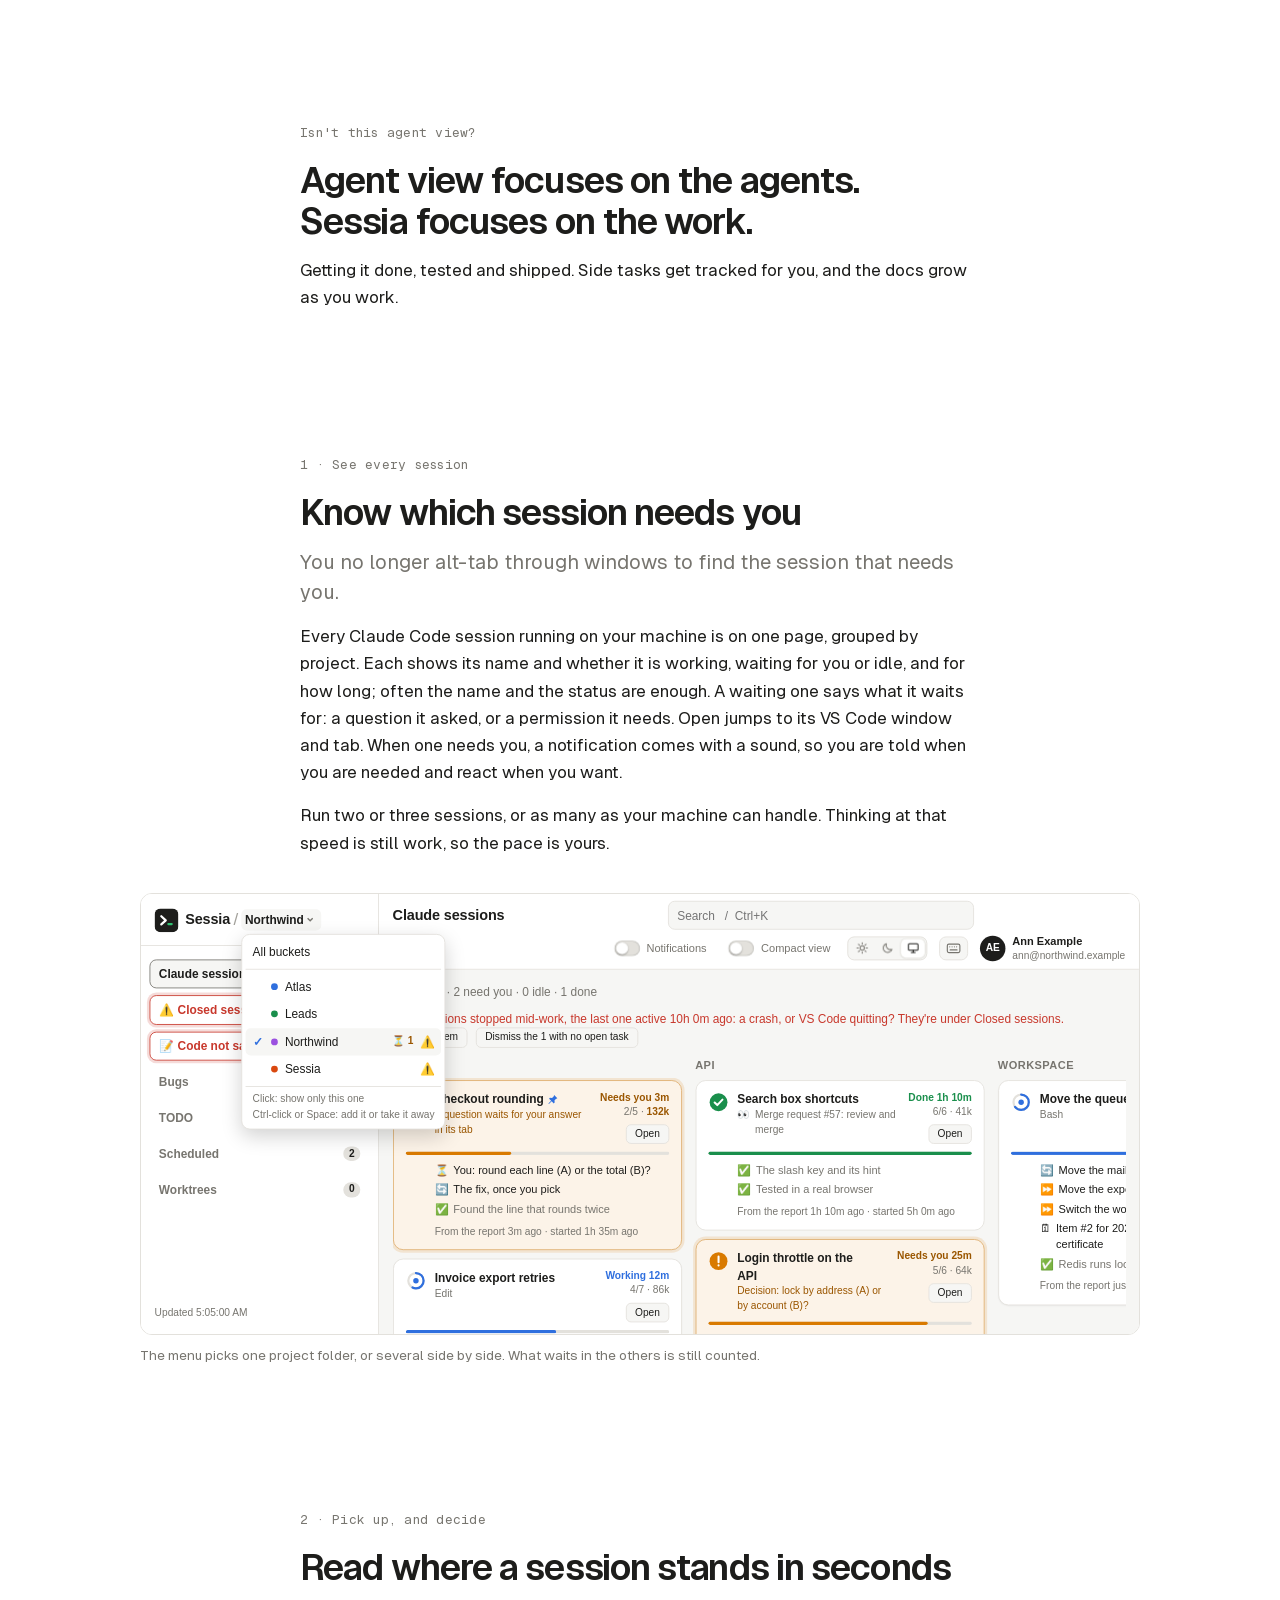
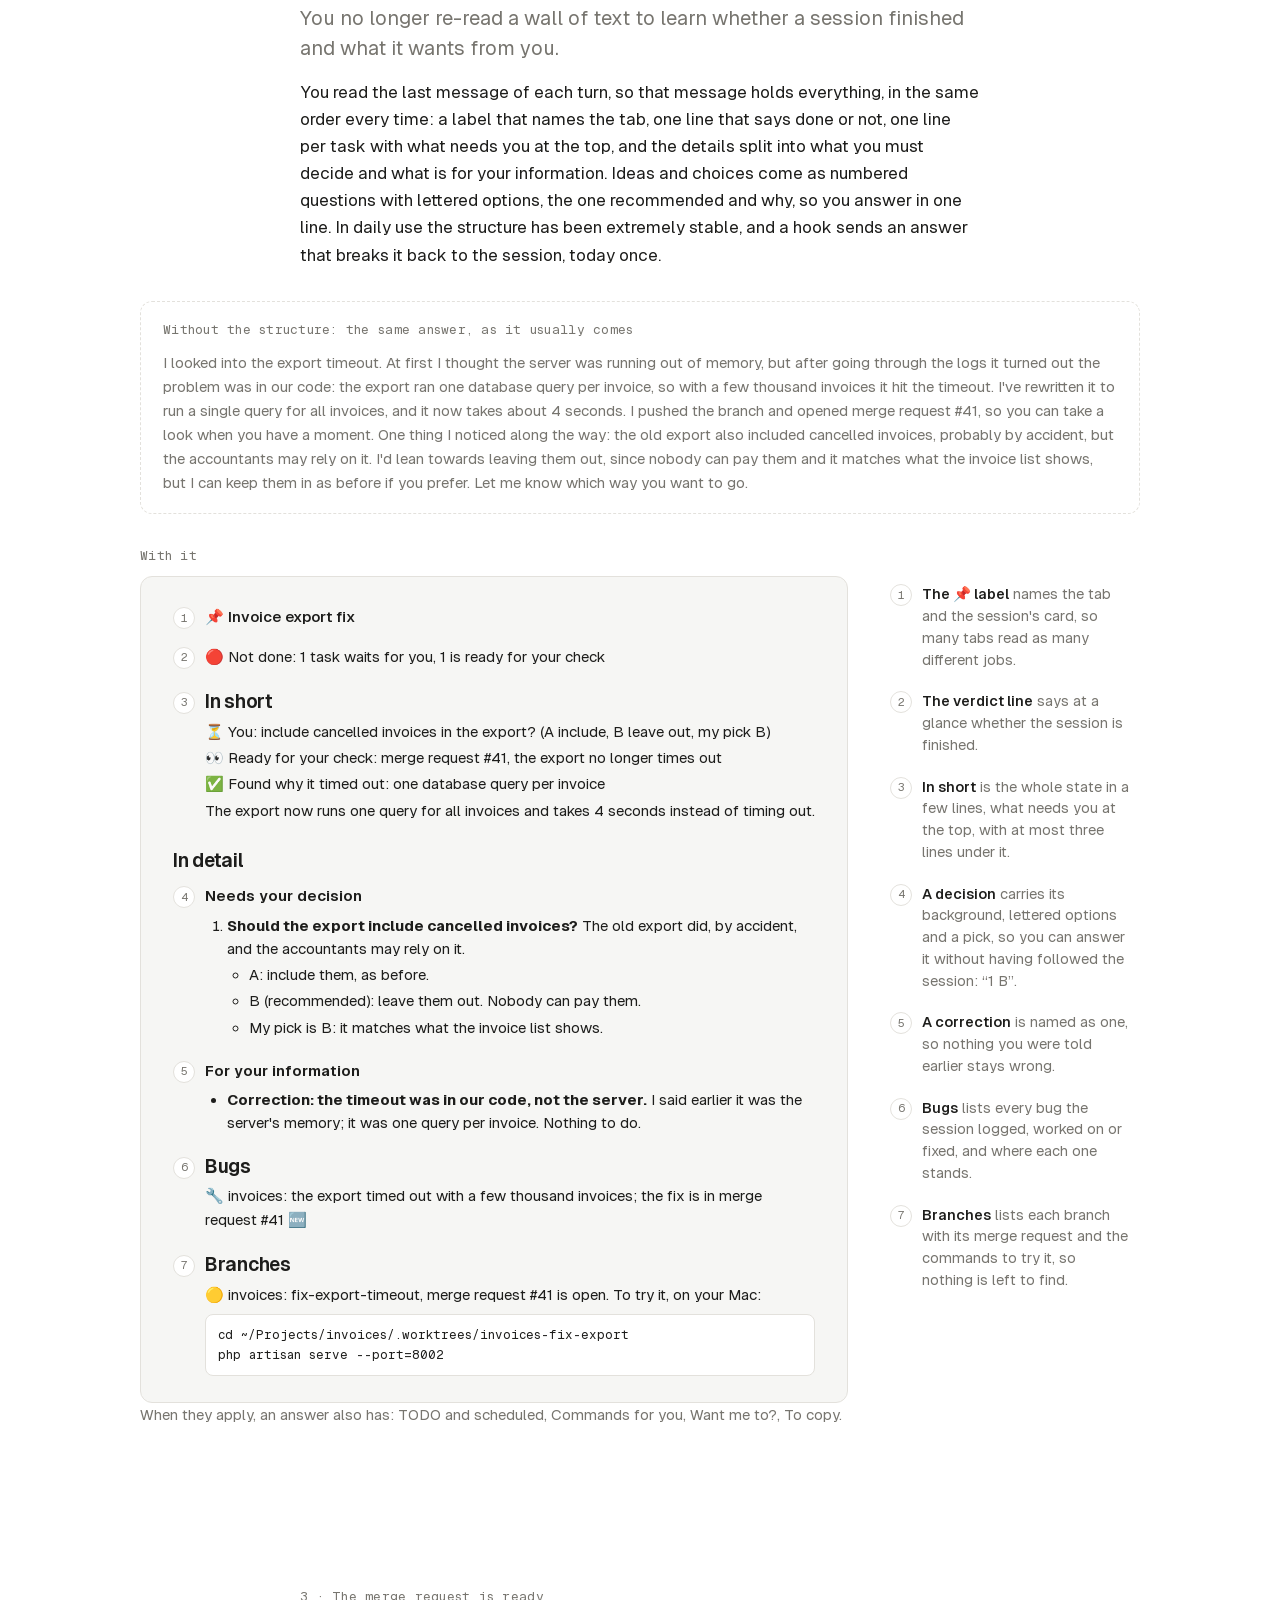
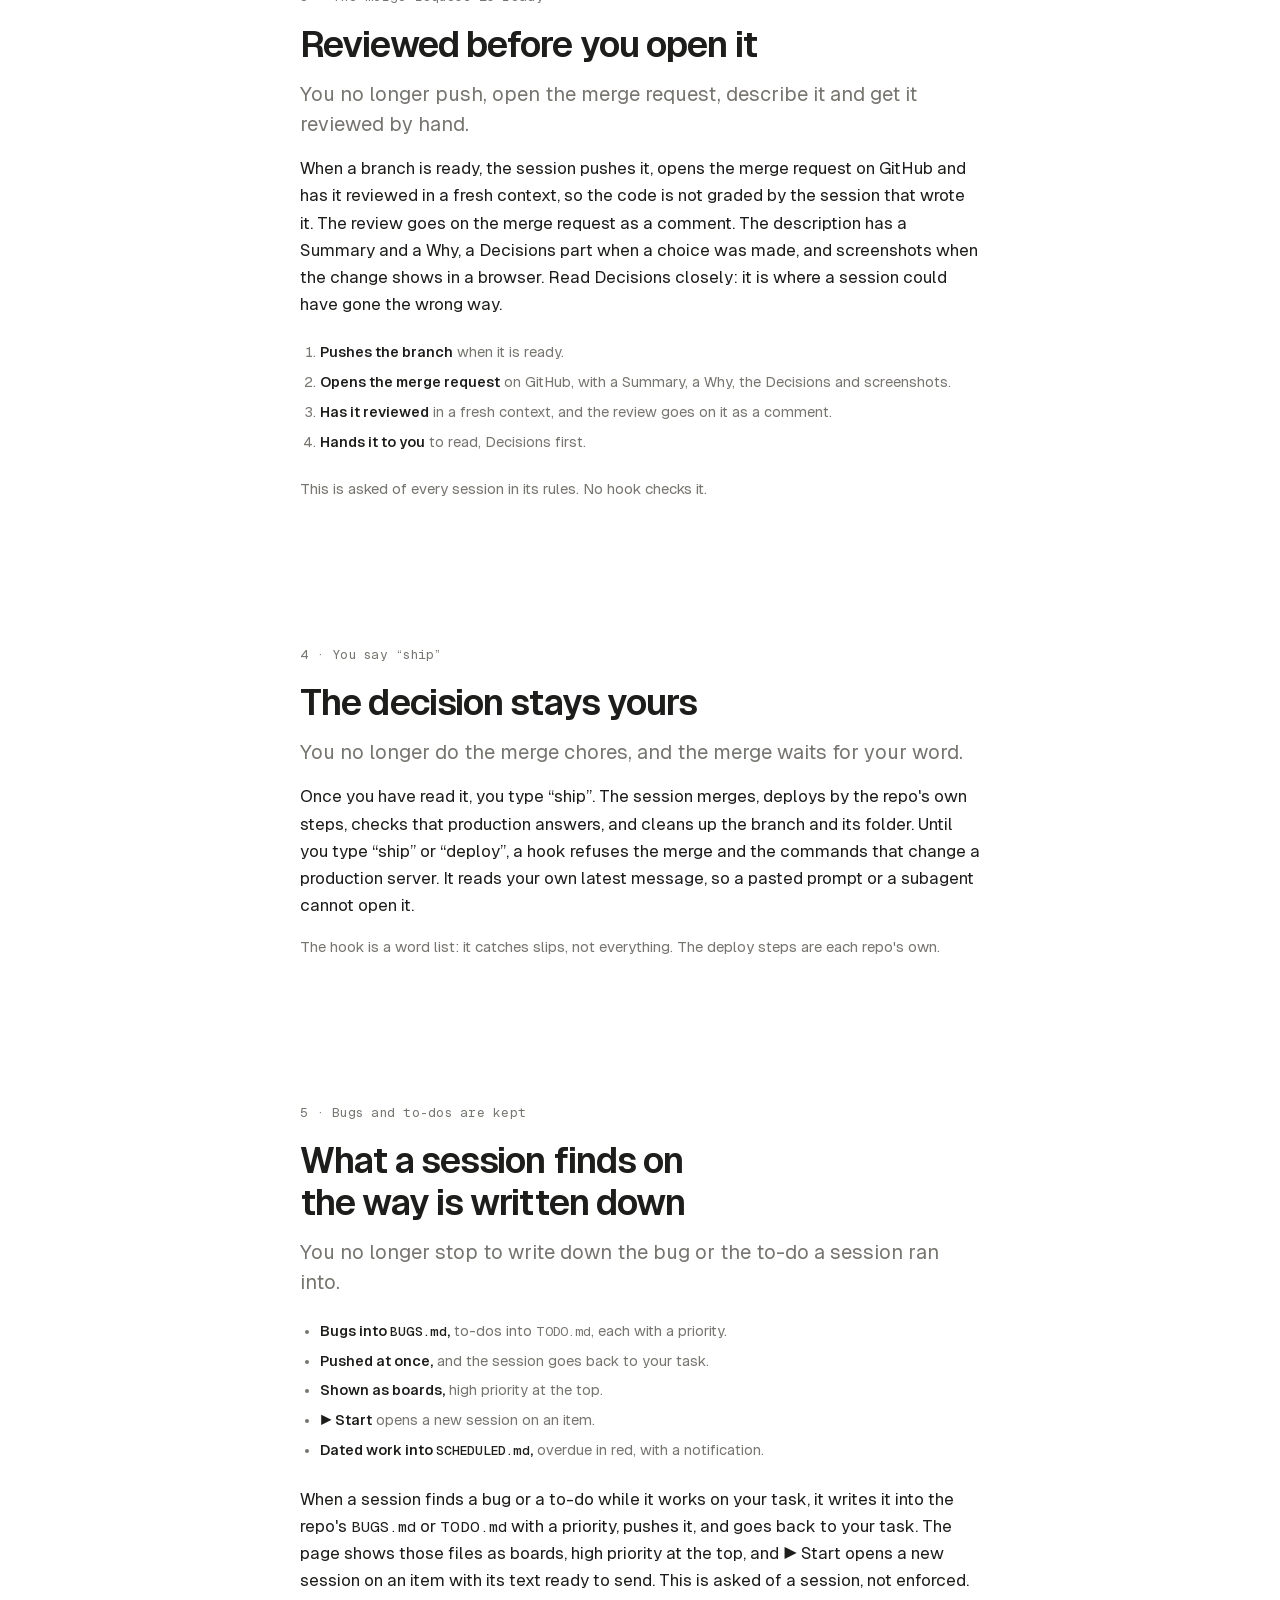
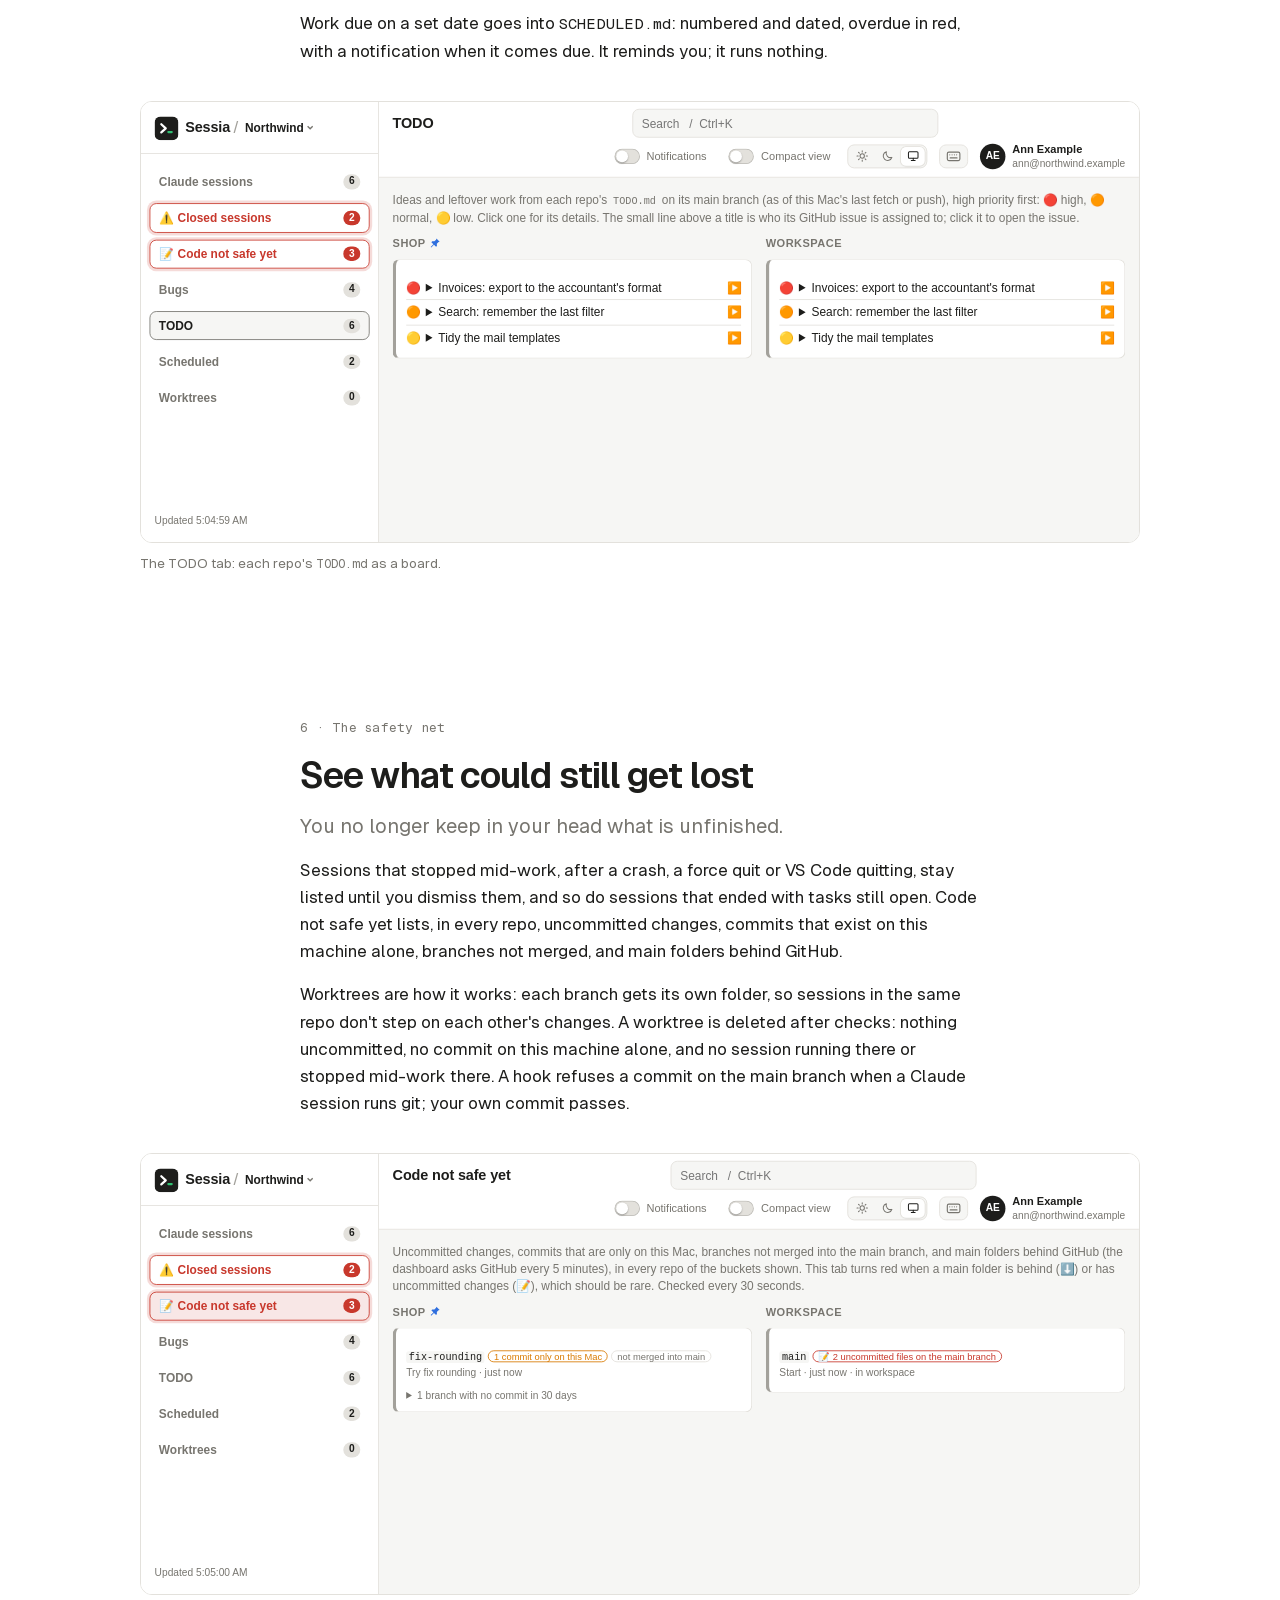
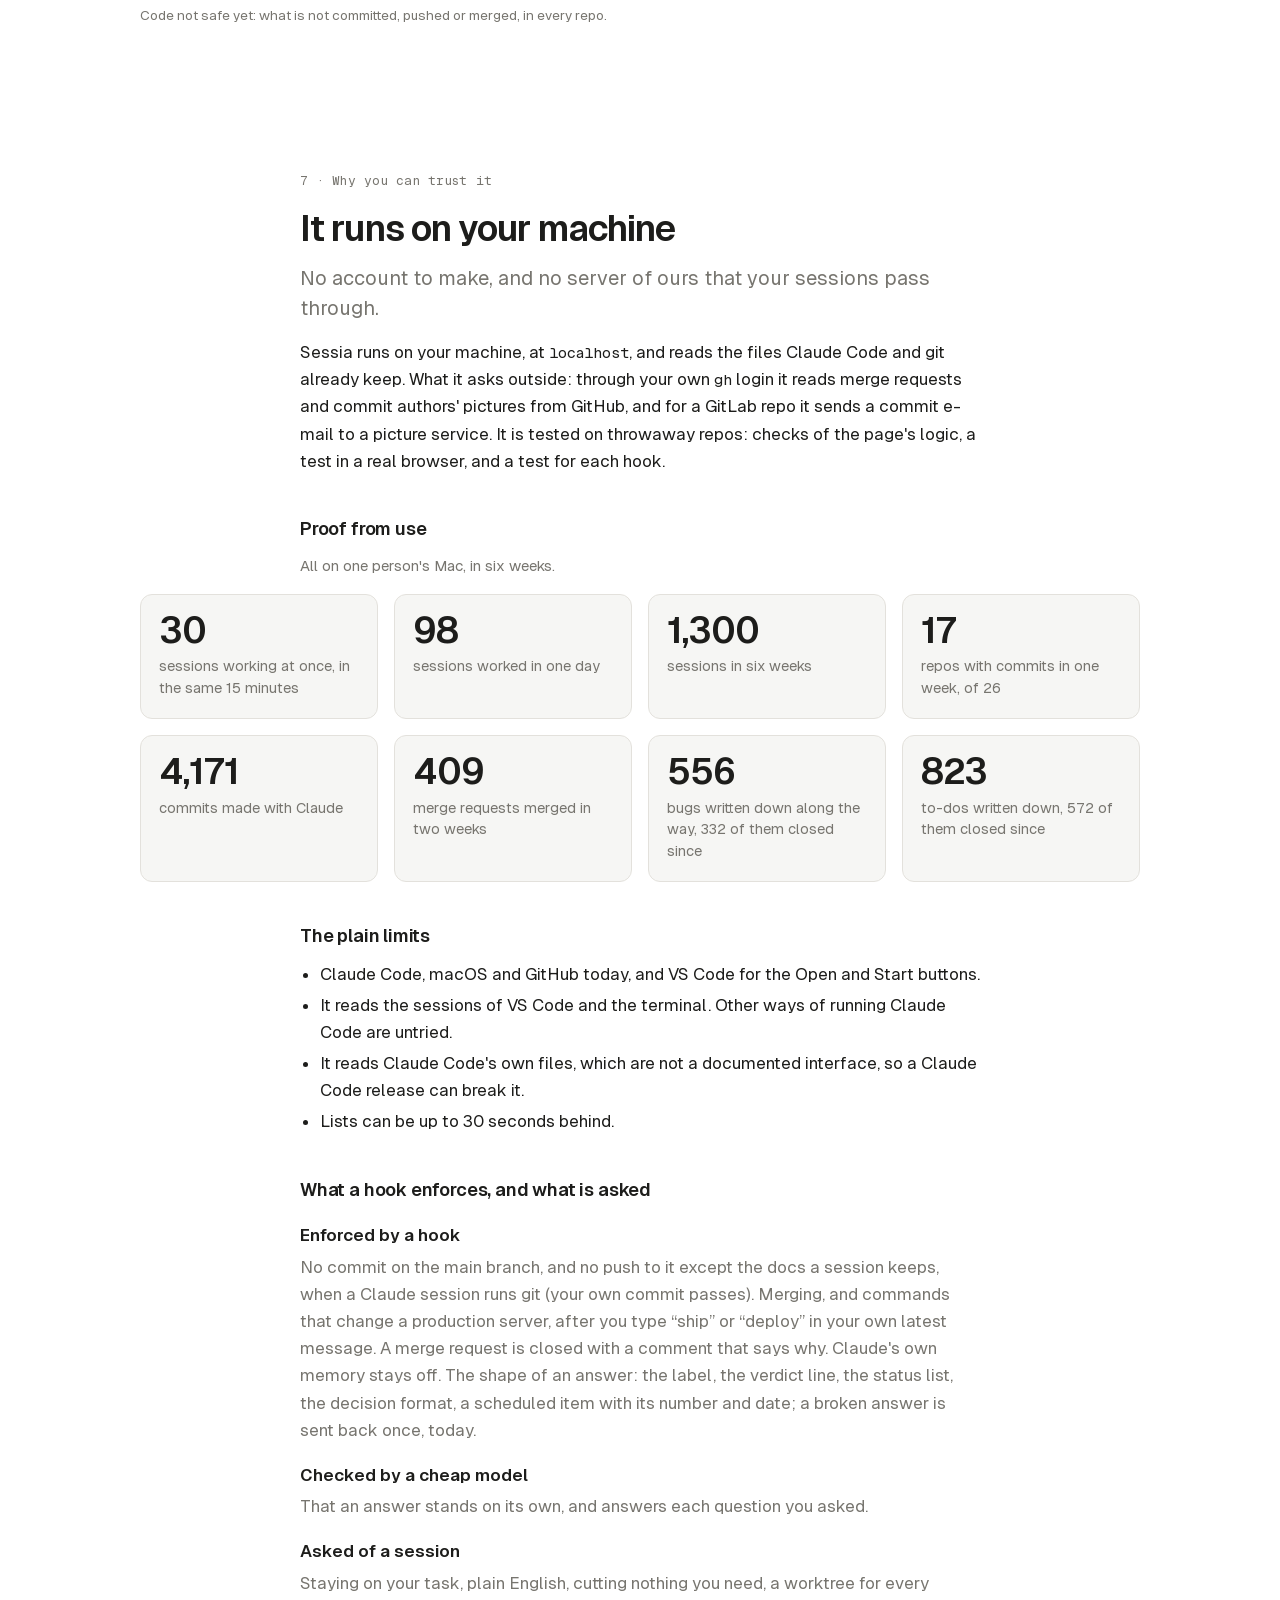
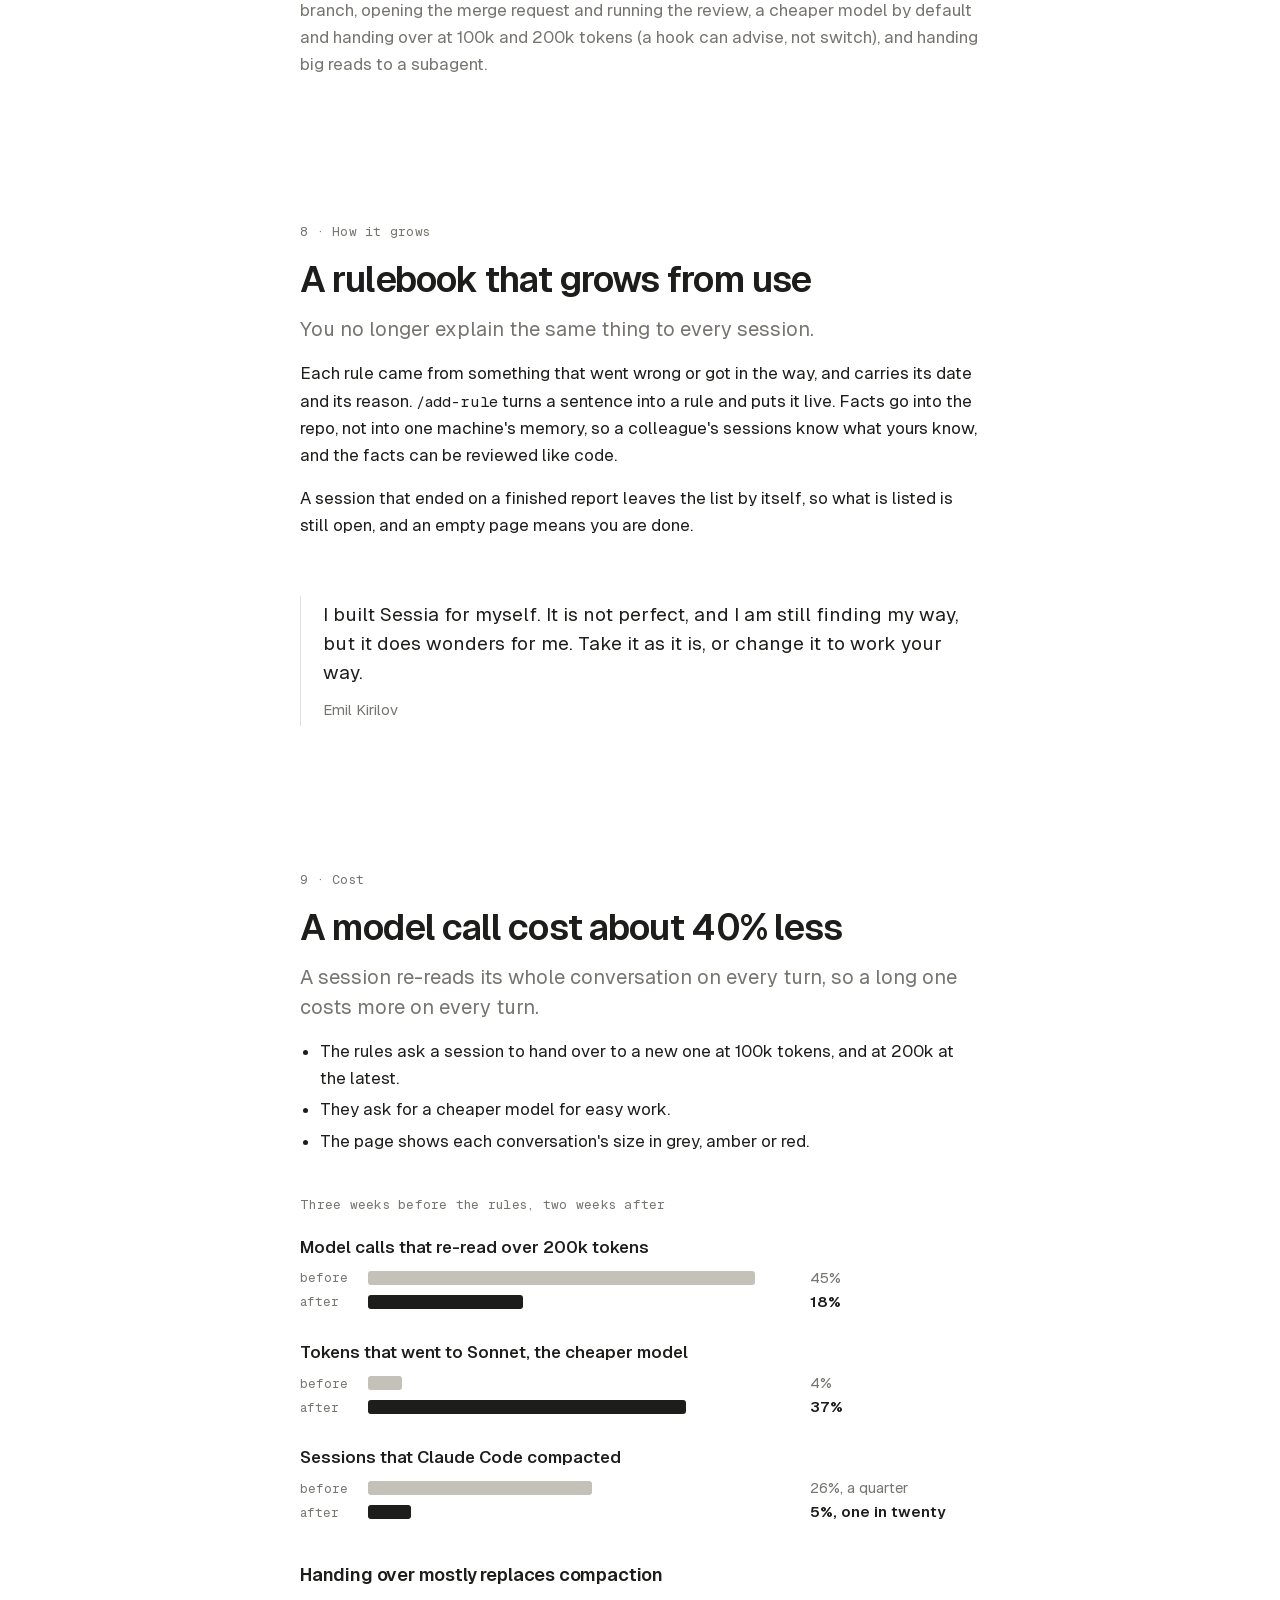
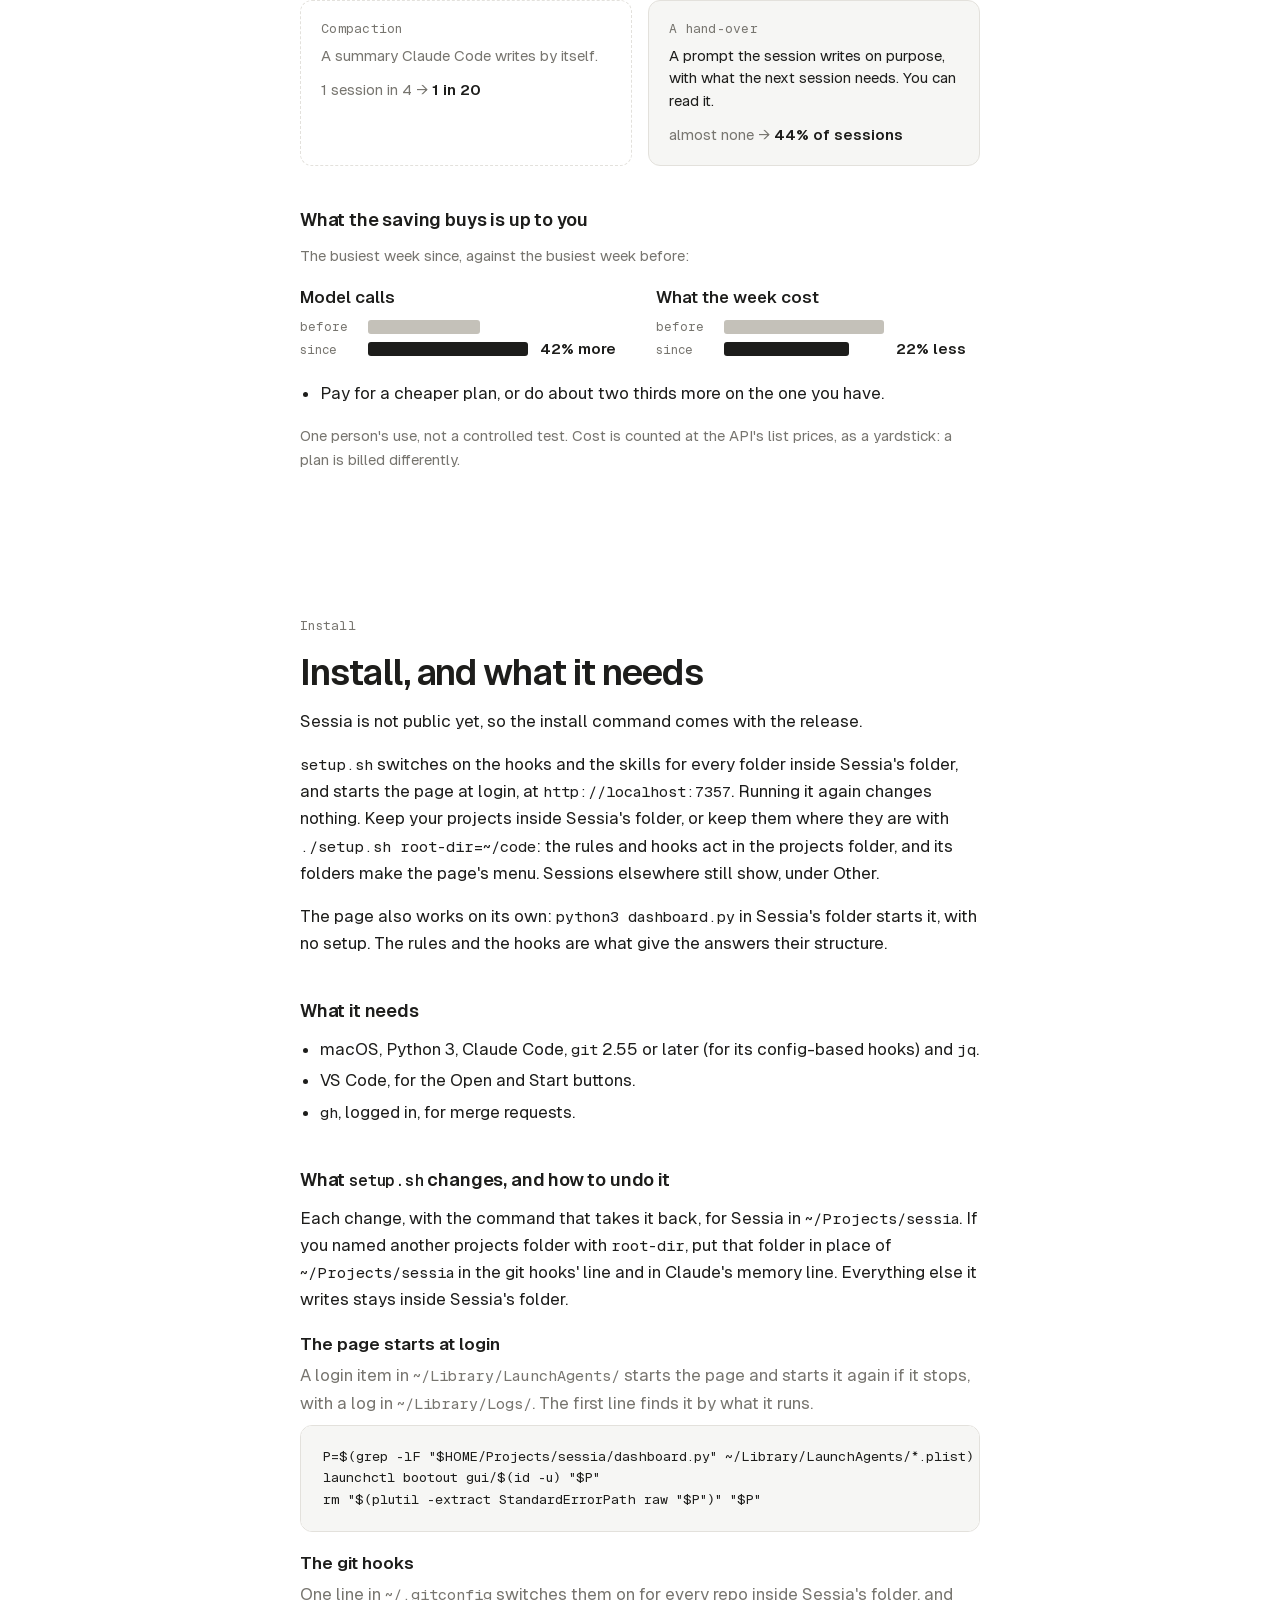
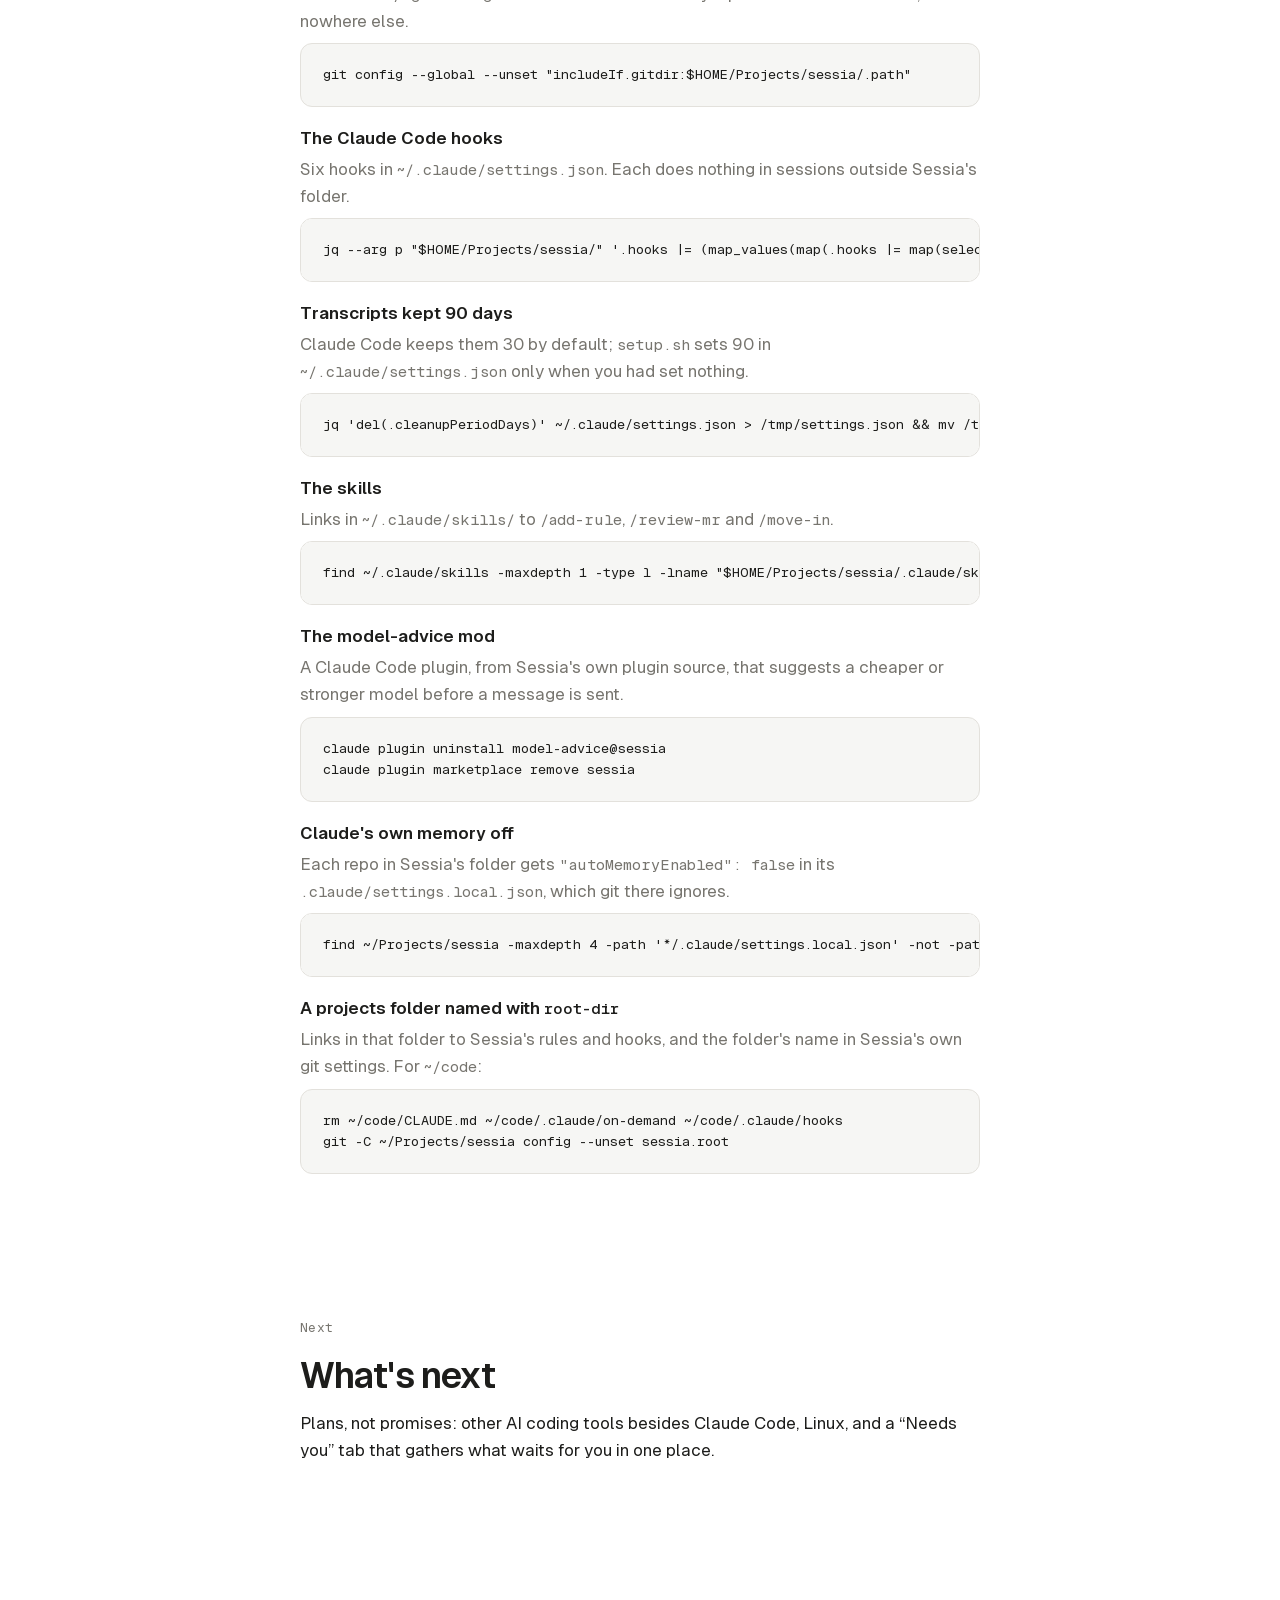
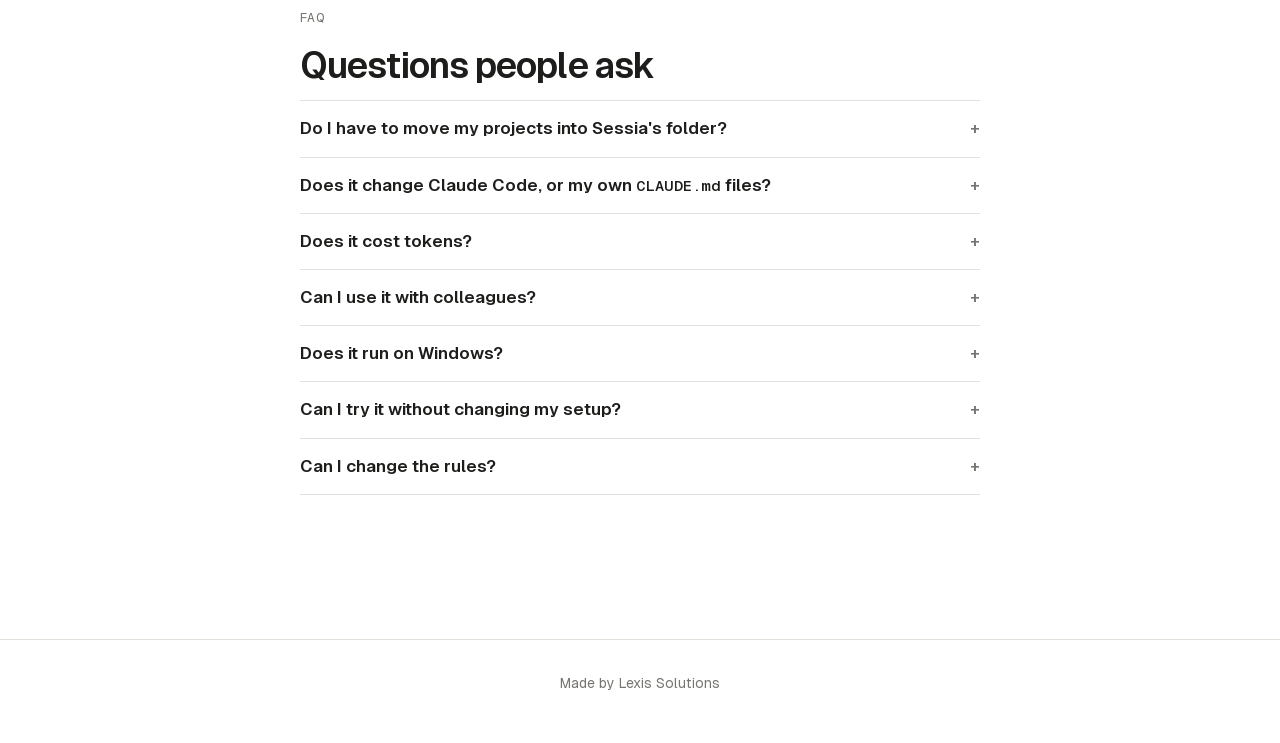
==== commit 8d8cc8db: "Site update (20d7562)" ====
--- a/index.html
+++ b/index.html
@@ -99,31 +99,59 @@
   </div>
   <p class="label with">With it</p>
   <div class="answer">
-    <pre><code><span data-part="1">📌 Invoice export fix</span>
-
-<span data-part="2">🔴 Not done: 1 task waits for you, 1 is ready for your check</span>
-
-<span data-part="3">## In short
-- ⏳ You: include cancelled invoices in the export? (A include, B leave out, my pick B)
-- 👀 Ready for your check: merge request #41, the export no longer times out
-- ✅ Found why it timed out: one database query per invoice
-
-The export now runs one query for all invoices and takes 4 seconds instead of timing out.</span>
-
-## In detail
-### Needs your decision
-<span data-part="4">1. **Should the export include cancelled invoices?** The old export did, by accident, and the accountants may rely on it.
-   - A: include them, as before.
-   - B (recommended): leave them out. Nobody can pay them.
-   - My pick is B: it matches what the invoice list shows.</span>
-### For your information
-<span data-part="5">- **Correction: the timeout was in our code, not the server.** I said earlier it was the server's memory; it was one query per invoice. Nothing to do.</span></code></pre>
+    <div>
+      <div class="reply">
+        <div class="seg" data-k="1"><span class="n">1</span><p class="lead">📌 Invoice export fix</p></div>
+        <div class="seg" data-k="2"><span class="n">2</span><p>🔴 Not done: 1 task waits for you, 1 is ready for your check</p></div>
+        <div class="seg" data-k="3"><span class="n">3</span>
+          <h4>In short</h4>
+          <ul class="status">
+            <li>⏳ You: include cancelled invoices in the export? (A include, B leave out, my pick B)</li>
+            <li>👀 Ready for your check: merge request #41, the export no longer times out</li>
+            <li>✅ Found why it timed out: one database query per invoice</li>
+          </ul>
+          <p>The export now runs one query for all invoices and takes 4 seconds instead of timing out.</p>
+        </div>
+        <h4 class="fade in-detail">In detail</h4>
+        <div class="seg" data-k="4"><span class="n">4</span>
+          <h5>Needs your decision</h5>
+          <ol>
+            <li><b>Should the export include cancelled invoices?</b> The old export did, by accident, and the accountants may rely on it.
+              <ul>
+                <li>A: include them, as before.</li>
+                <li>B (recommended): leave them out. Nobody can pay them.</li>
+                <li>My pick is B: it matches what the invoice list shows.</li>
+              </ul>
+            </li>
+          </ol>
+        </div>
+        <div class="seg" data-k="5"><span class="n">5</span>
+          <h5>For your information</h5>
+          <ul>
+            <li><b>Correction: the timeout was in our code, not the server.</b> I said earlier it was the server's memory; it was one query per invoice. Nothing to do.</li>
+          </ul>
+        </div>
+        <div class="seg" data-k="6"><span class="n">6</span>
+          <h4>Bugs</h4>
+          <p>🔧 invoices: the export timed out with a few thousand invoices; the fix is in merge request #41 🆕</p>
+        </div>
+        <div class="seg" data-k="7"><span class="n">7</span>
+          <h4>Branches</h4>
+          <p>🟡 invoices: fix-export-timeout, merge request #41 is open. To try it, on your Mac:</p>
+          <pre><code>cd ~/Projects/invoices/.worktrees/invoices-fix-export
+php artisan serve --port=8002</code></pre>
+        </div>
+      </div>
+      <p class="aside">When they apply, an answer also has: TODO and scheduled, Commands for you, Want me to?, To copy.</p>
+    </div>
     <ol class="parts">
-      <li><b>The 📌 label</b> names the tab and the session's card, so many tabs read as many different jobs.</li>
-      <li><b>The verdict line</b> says at a glance whether the session is finished.</li>
-      <li><b>In short</b> is the whole state in a few lines, what needs you at the top, with at most three lines under it.</li>
-      <li><b>A decision</b> carries its background, lettered options and a pick, so you can answer it without having followed the session: “1 B”.</li>
-      <li><b>A correction</b> is named as one, so nothing you were told earlier stays wrong.</li>
+      <li data-k="1"><span class="n">1</span><span><b>The 📌 label</b> names the tab and the session's card, so many tabs read as many different jobs.</span></li>
+      <li data-k="2"><span class="n">2</span><span><b>The verdict line</b> says at a glance whether the session is finished.</span></li>
+      <li data-k="3"><span class="n">3</span><span><b>In short</b> is the whole state in a few lines, what needs you at the top, with at most three lines under it.</span></li>
+      <li data-k="4"><span class="n">4</span><span><b>A decision</b> carries its background, lettered options and a pick, so you can answer it without having followed the session: “1 B”.</span></li>
+      <li data-k="5"><span class="n">5</span><span><b>A correction</b> is named as one, so nothing you were told earlier stays wrong.</span></li>
+      <li data-k="6"><span class="n">6</span><span><b>Bugs</b> lists every bug the session logged, worked on or fixed, and where each one stands.</span></li>
+      <li data-k="7"><span class="n">7</span><span><b>Branches</b> lists each branch with its merge request and the commands to try it, so nothing is left to find.</span></li>
     </ol>
   </div>
 </section>
--- a/style.css
+++ b/style.css
@@ -136,20 +136,32 @@
 }
 pre code { font-size: inherit; }
 .answer { margin: 32px calc((var(--column) - 1000px) / 2) 0; display: grid; grid-template-columns: minmax(0, 1fr) 260px; gap: 32px; align-items: start; }
-.answer pre { white-space: pre-wrap; }
 .parts { margin: 0; padding-left: 20px; font-size: 14.5px; line-height: 1.5; color: var(--muted); }
 .parts li { margin-bottom: 14px; }
 .parts b { color: var(--text); font-weight: 560; }
-/* Hovering a note on the right lights up its part of the example answer, and fades the rest. */
-.answer pre span { border-radius: 3px; -webkit-box-decoration-break: clone; box-decoration-break: clone; transition: background .15s, color .15s; }
-.answer .parts li { cursor: default; transition: color .15s; }
-.answer .parts li:hover { color: var(--text); }
-.answer:has(.parts li:hover) pre code { color: var(--muted); }
-.answer:has(.parts li:nth-child(1):hover) [data-part="1"],
-.answer:has(.parts li:nth-child(2):hover) [data-part="2"],
-.answer:has(.parts li:nth-child(3):hover) [data-part="3"],
-.answer:has(.parts li:nth-child(4):hover) [data-part="4"],
-.answer:has(.parts li:nth-child(5):hover) [data-part="5"] { color: var(--text); background: color-mix(in srgb, var(--text) 11%, transparent); }
+/* The example answer as it renders, in a card, with its notes beside it. Hovering a part lights its note, and hovering a note lights its part; the rest fades. */
+.answer > div { min-width: 0; }
+.answer .reply { padding: 18px 20px; border: 1px solid var(--line); border-radius: 12px; background: var(--raise); font-size: 15px; line-height: 1.55; }
+.answer .reply .seg { position: relative; margin: 2px 0; padding: 8px 12px 6px 44px; }
+.answer .reply .seg > .n { position: absolute; left: 12px; top: 10px; }
+.answer .reply p { margin: 0 0 6px; }
+.answer .reply .lead { margin: 0; font-weight: 560; }
+.answer .reply h4 { margin: 0 0 6px; font-size: 19px; line-height: 1.25; font-weight: 620; letter-spacing: -.015em; }
+.answer .reply h5 { margin: 0 0 6px; font-size: 15px; font-weight: 620; }
+.answer .reply .in-detail { margin: 14px 0 4px 12px; }
+.answer .reply ul, .answer .reply ol { margin: 0 0 4px; padding-left: 22px; }
+.answer .reply li { margin: 3px 0; }
+.answer .reply .status { padding: 0; list-style: none; }
+.answer .reply pre { margin: 8px 0 0; padding: 10px 12px; background: var(--bg); border-radius: 8px; font-size: 12.5px; }
+.answer .parts { padding: 0; list-style: none; }
+.answer .parts li { display: flex; gap: 10px; margin: 0 0 4px; padding: 8px 10px; }
+.n { display: inline-grid; place-items: center; flex: none; width: 22px; height: 22px; border: 1px solid var(--line); border-radius: 50%; background: var(--bg); color: var(--muted); font: 11.5px/1 "Geist Mono", ui-monospace, monospace; transition: color .15s, border-color .15s; }
+.answer [data-k] { border-radius: 8px; transition: opacity .15s, background .15s; }
+.answer:has([data-k]:hover) [data-k], .answer:has([data-k]:hover) .fade { opacity: .26; }
+.answer:has([data-k="1"]:hover) [data-k="1"], .answer:has([data-k="2"]:hover) [data-k="2"], .answer:has([data-k="3"]:hover) [data-k="3"],
+.answer:has([data-k="4"]:hover) [data-k="4"], .answer:has([data-k="5"]:hover) [data-k="5"], .answer:has([data-k="6"]:hover) [data-k="6"],
+.answer:has([data-k="7"]:hover) [data-k="7"] { opacity: 1; color: var(--text); background: color-mix(in srgb, var(--text) 8%, transparent); }
+.answer [data-k]:hover > .n { border-color: var(--text); color: var(--text); }
 /* A section's points at a glance: under its text (section 3), or beside it on a wide screen and above it on a narrower one (section 5). */
 .glance { margin: 24px 0; }
 .glance li { margin-bottom: 8px; }
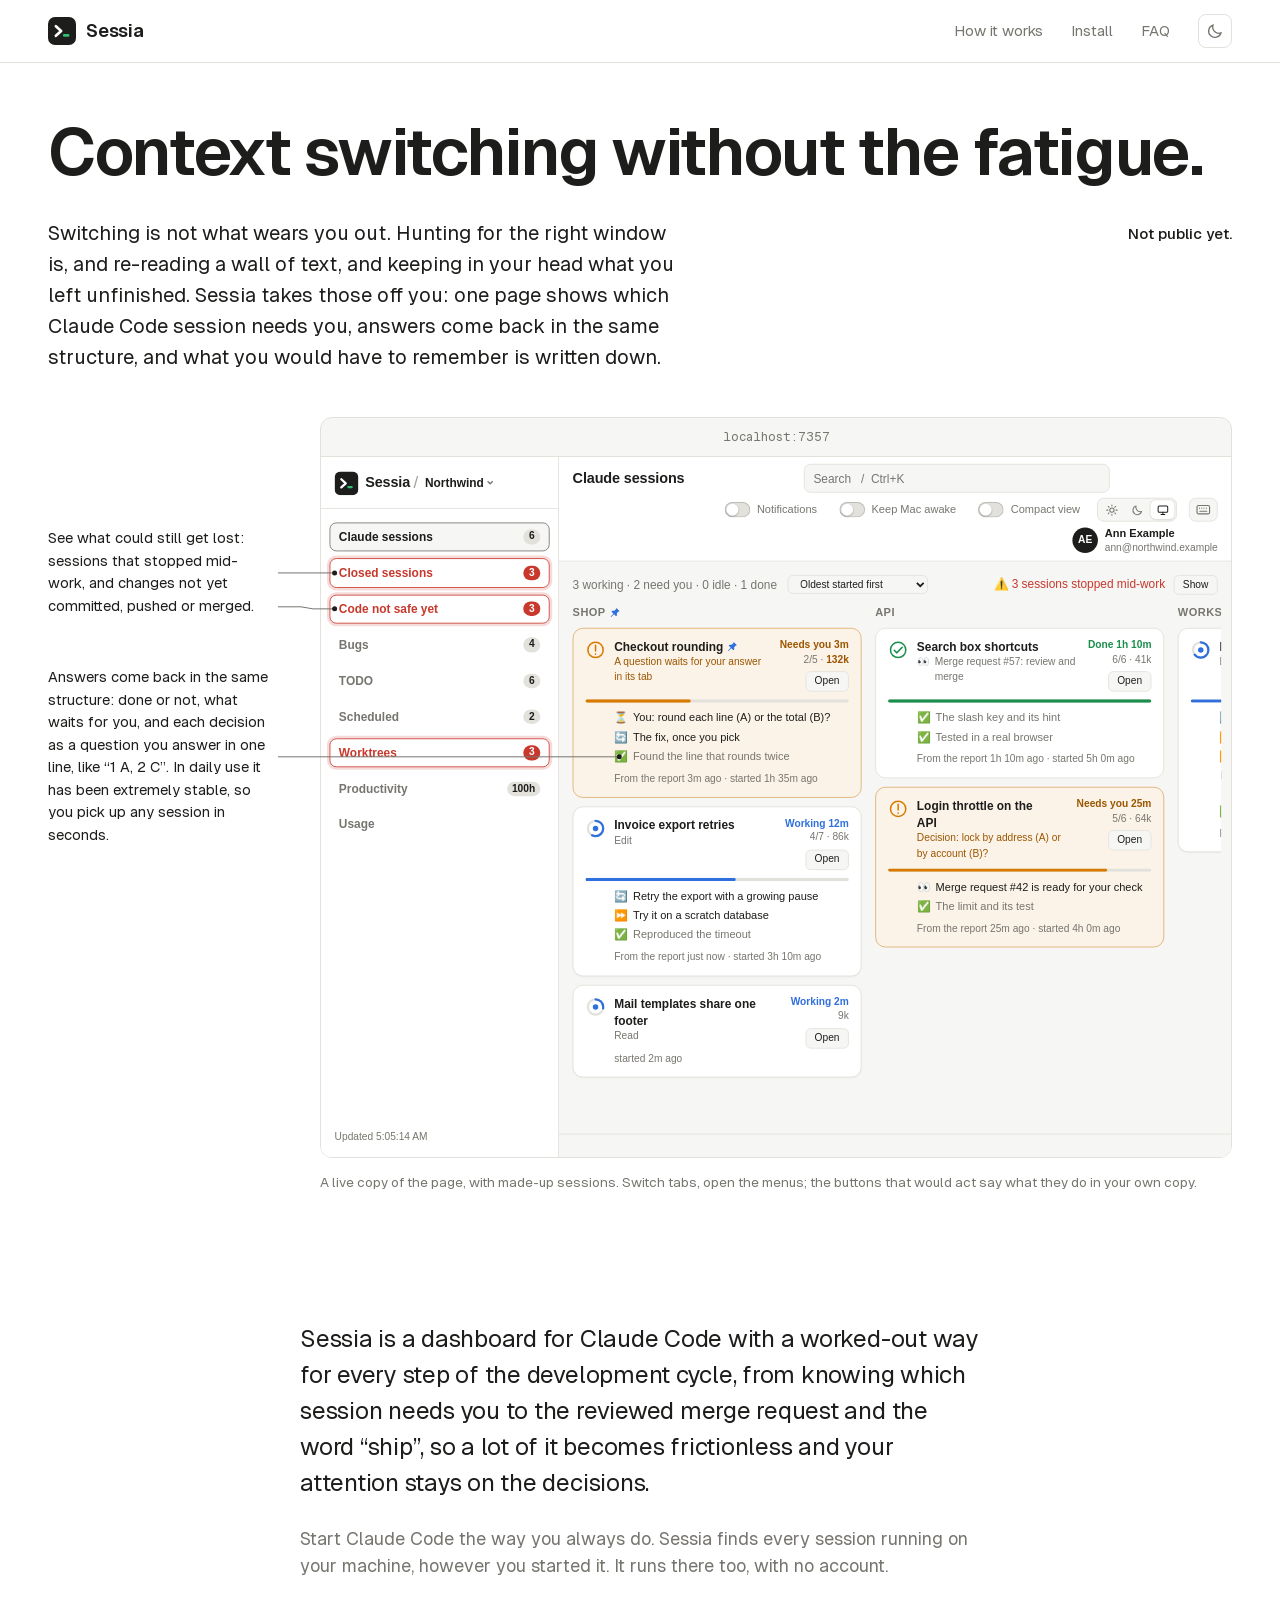
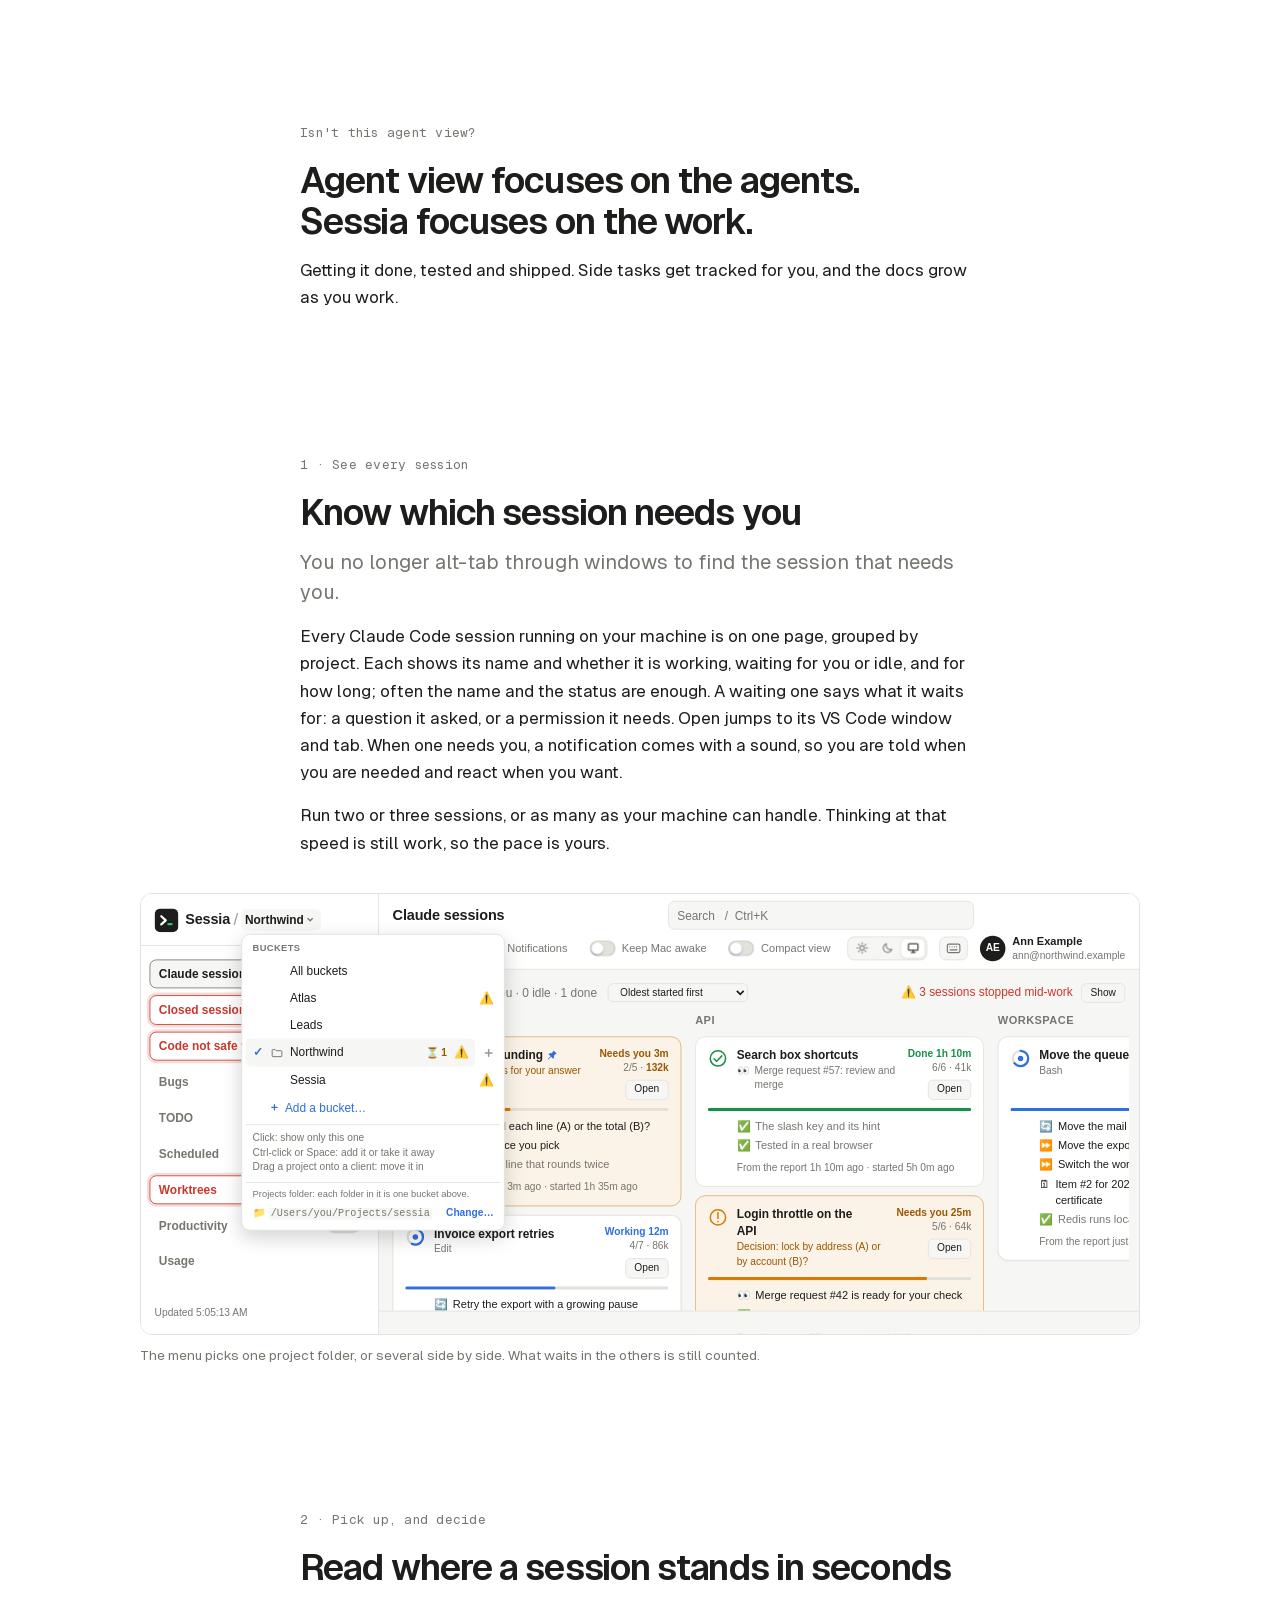
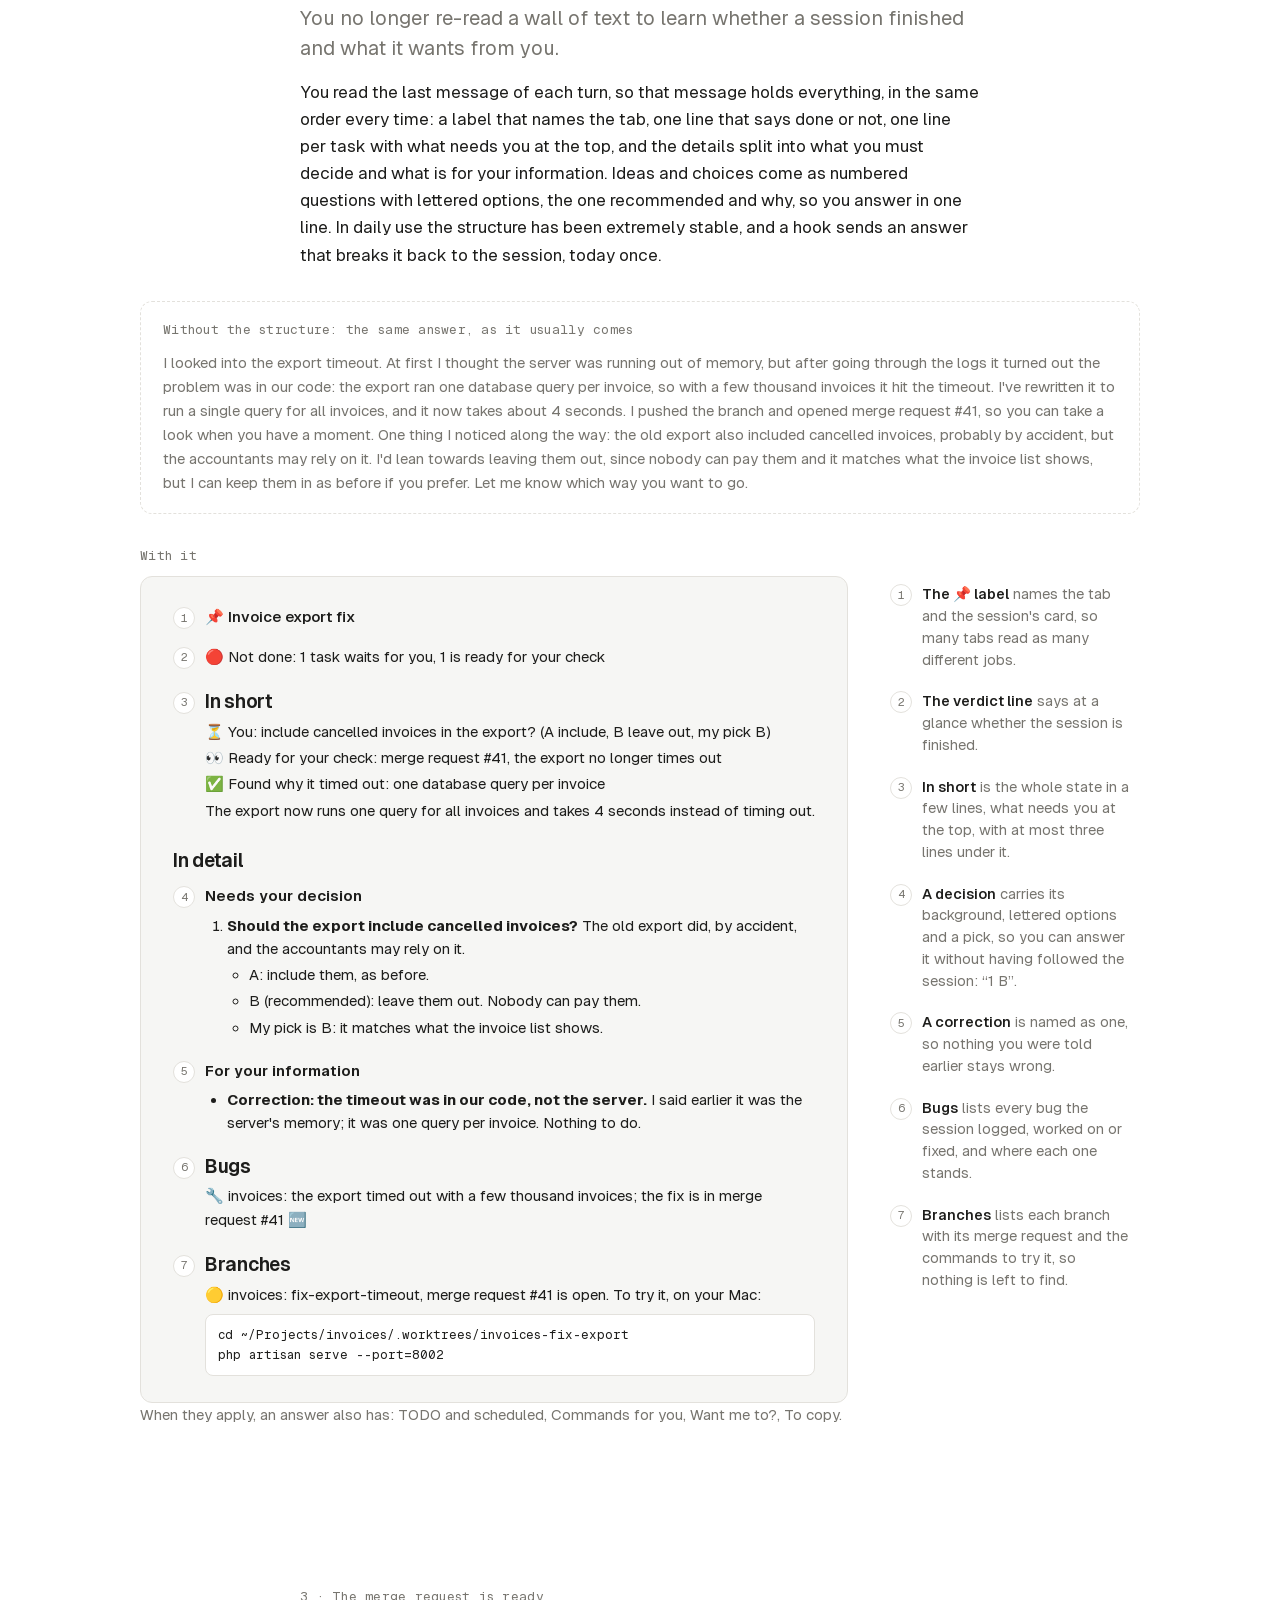
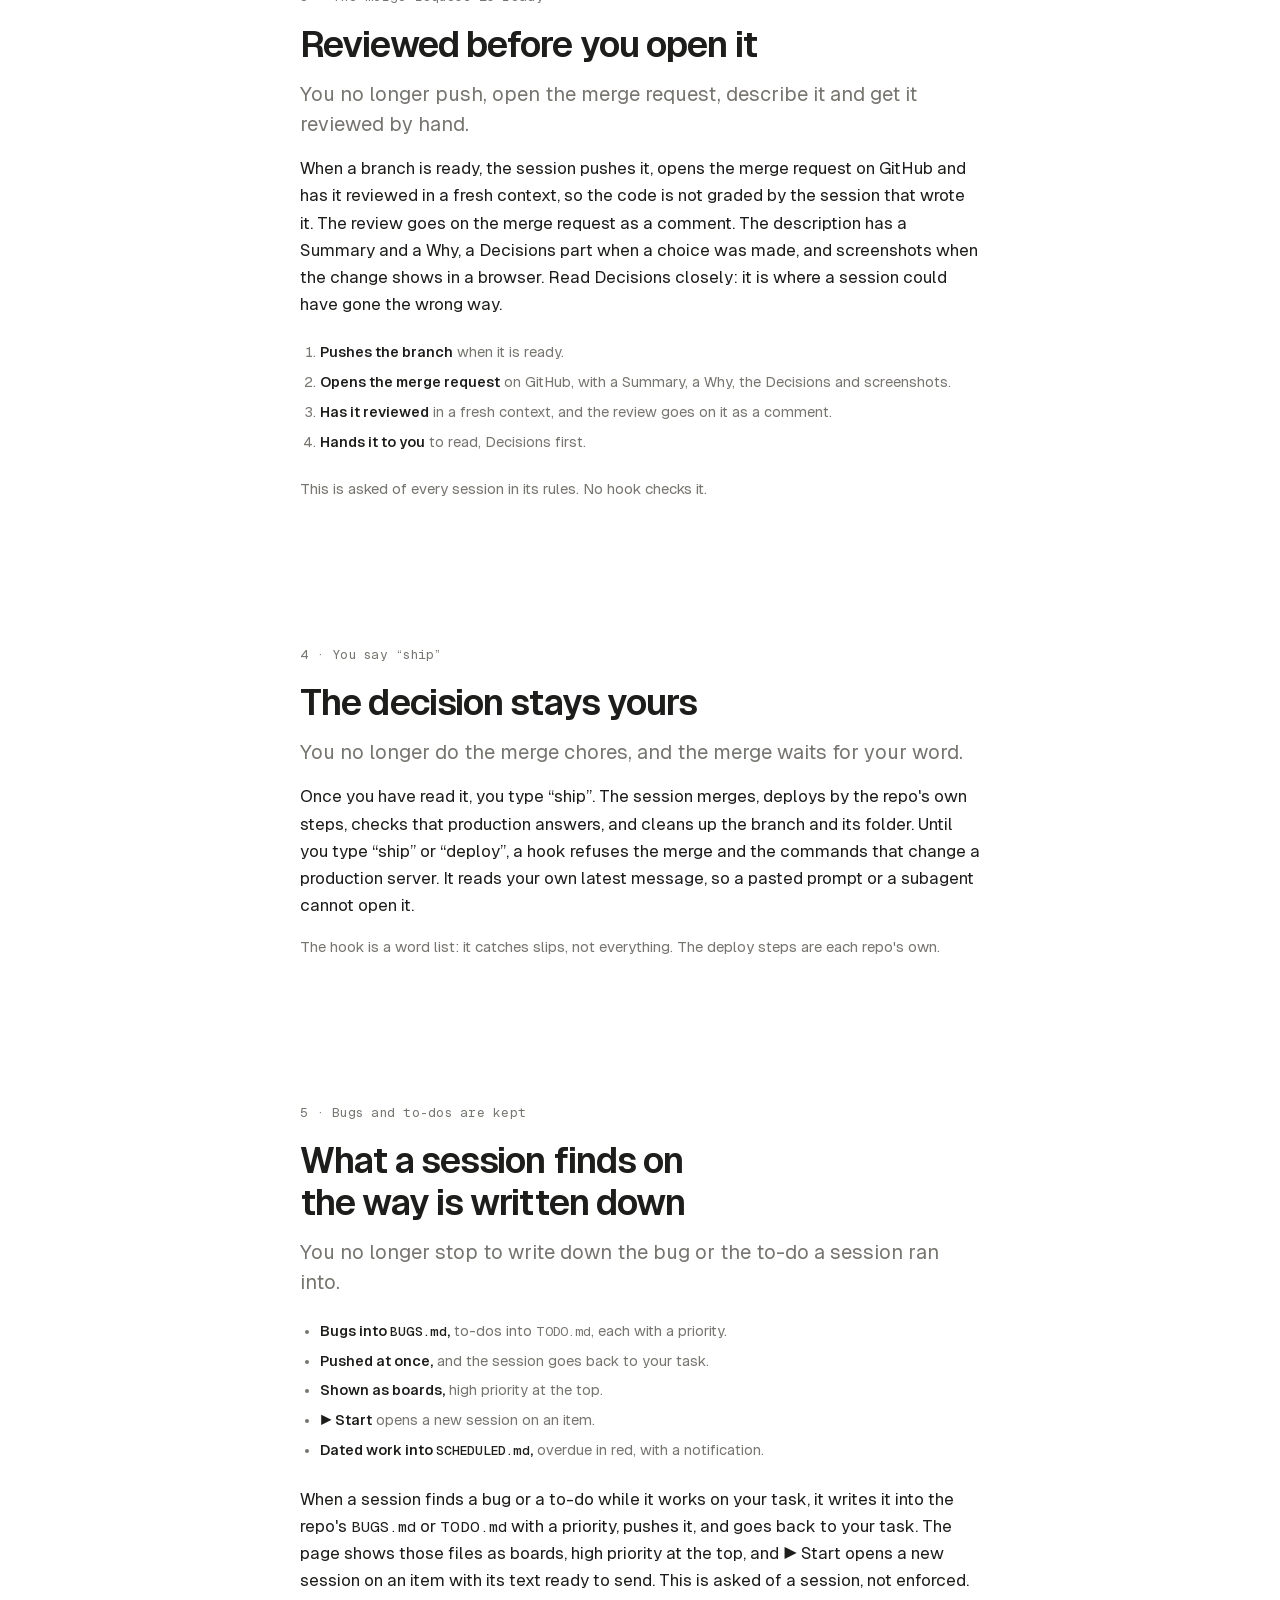
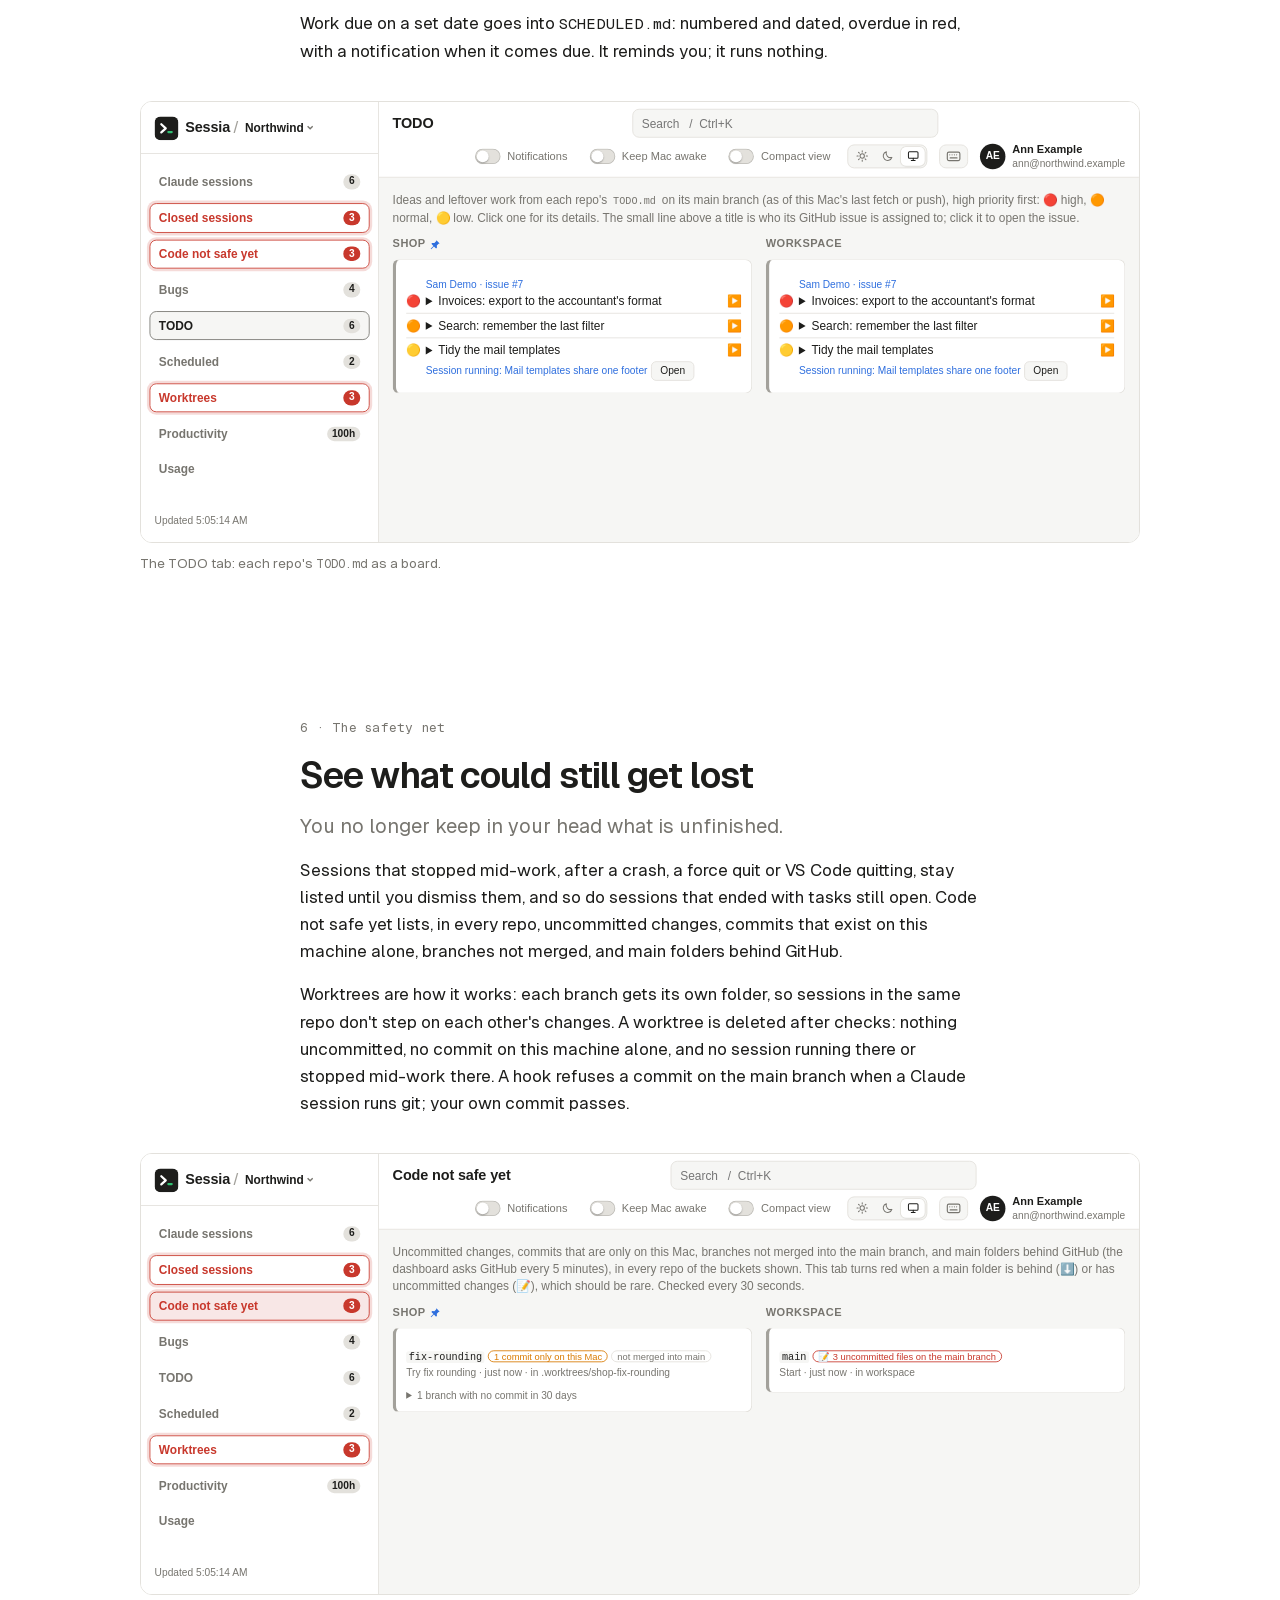
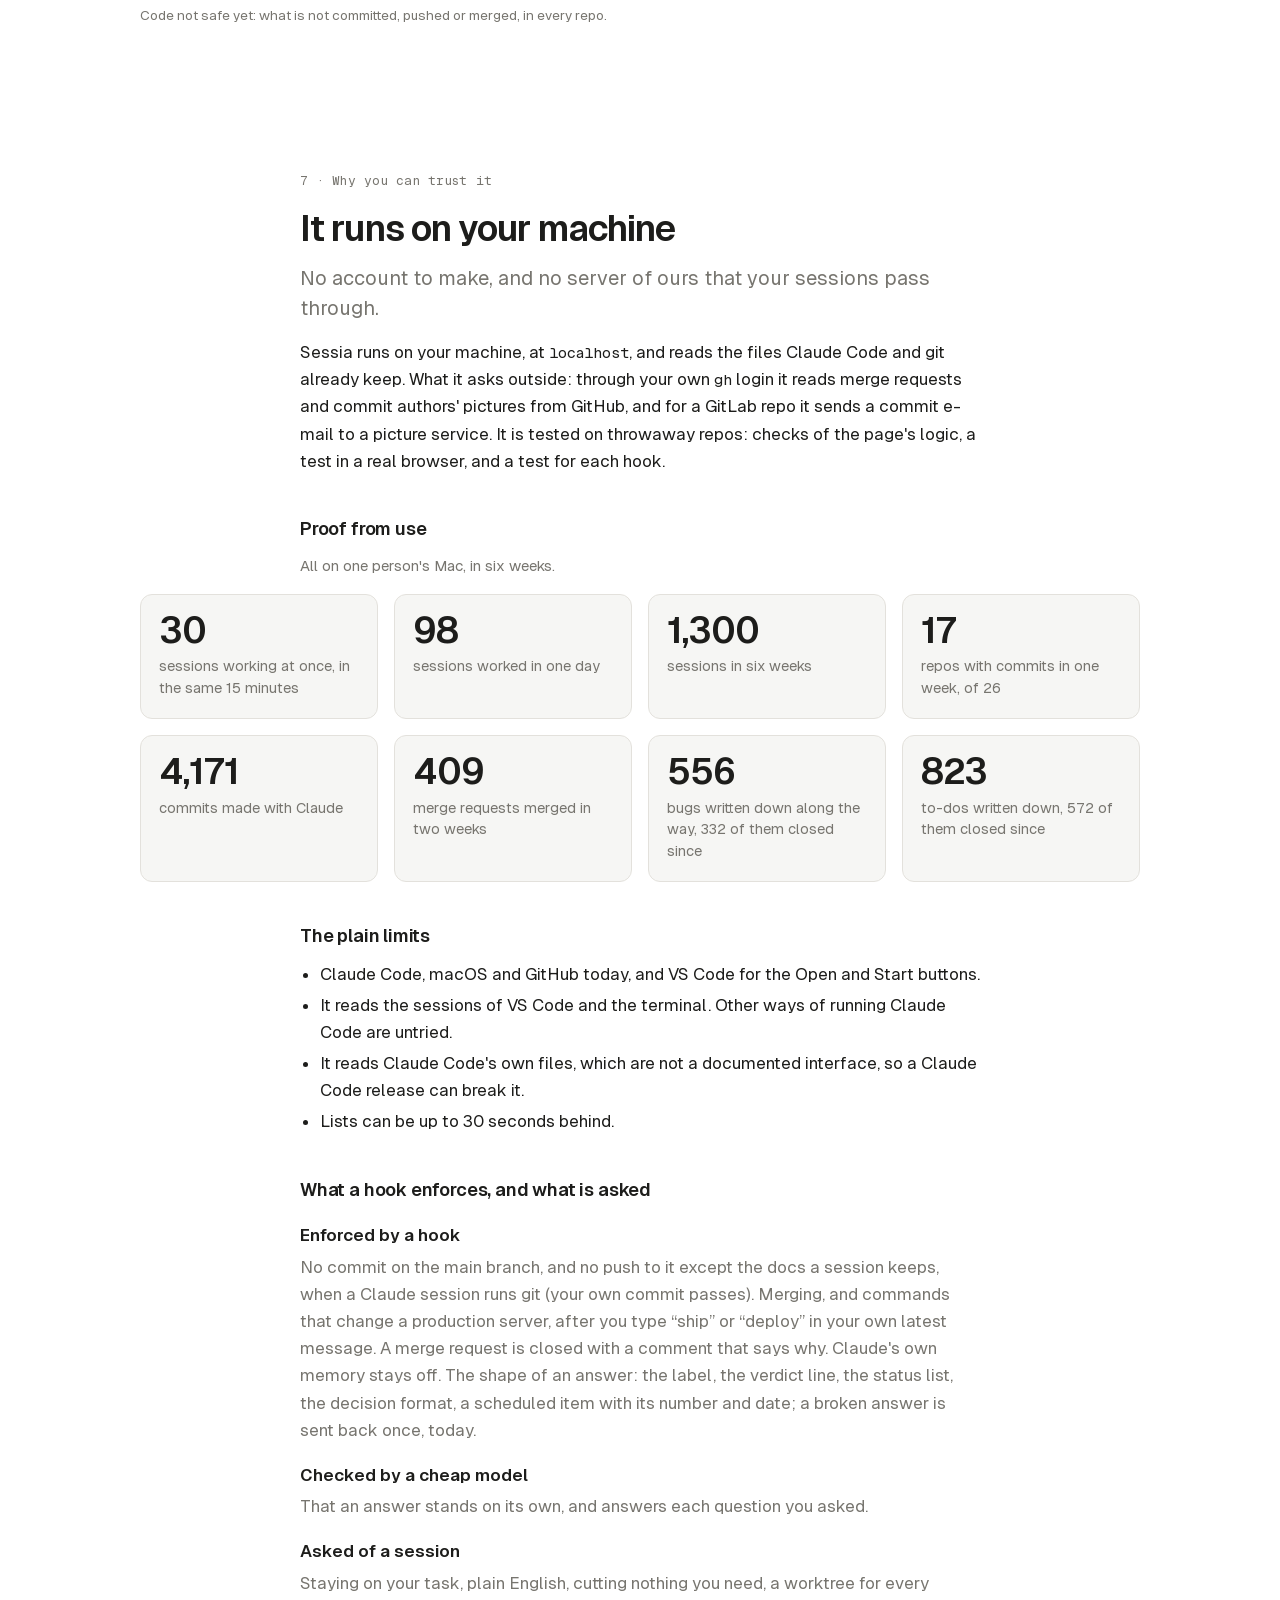
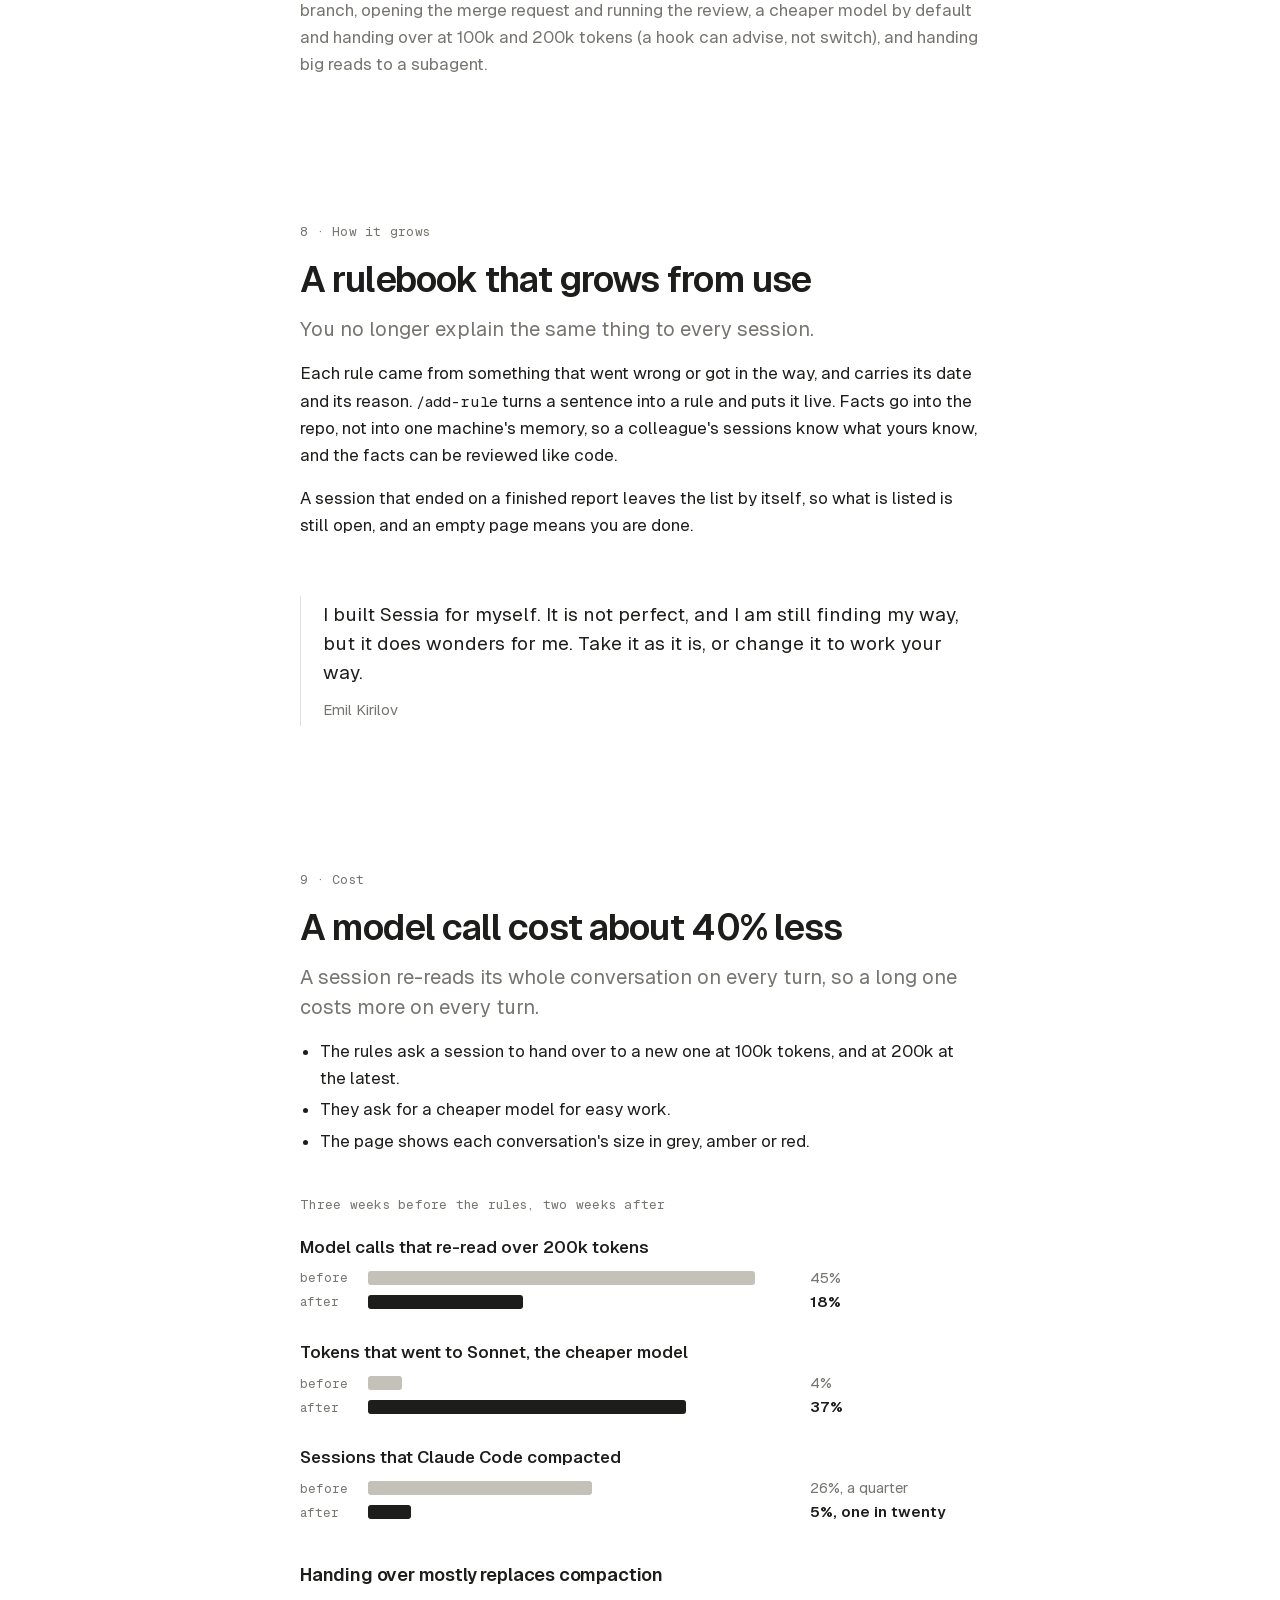
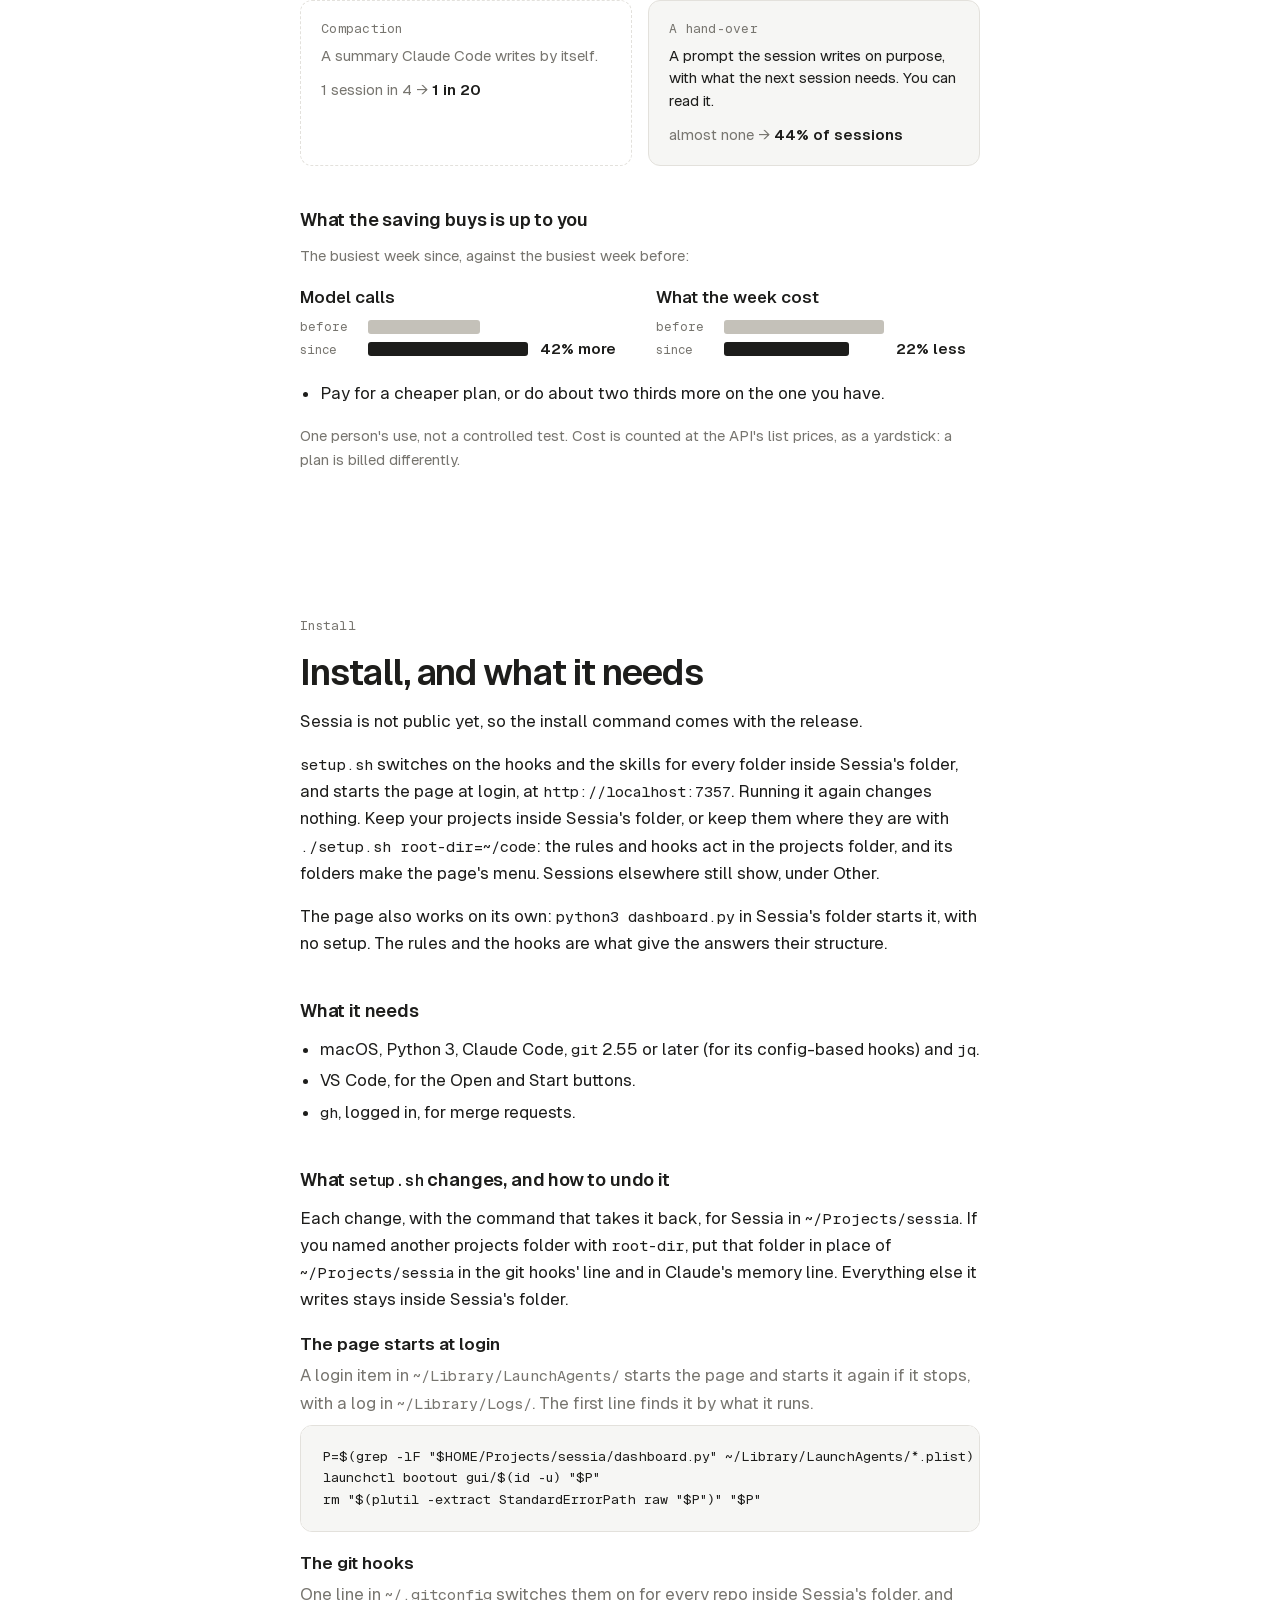
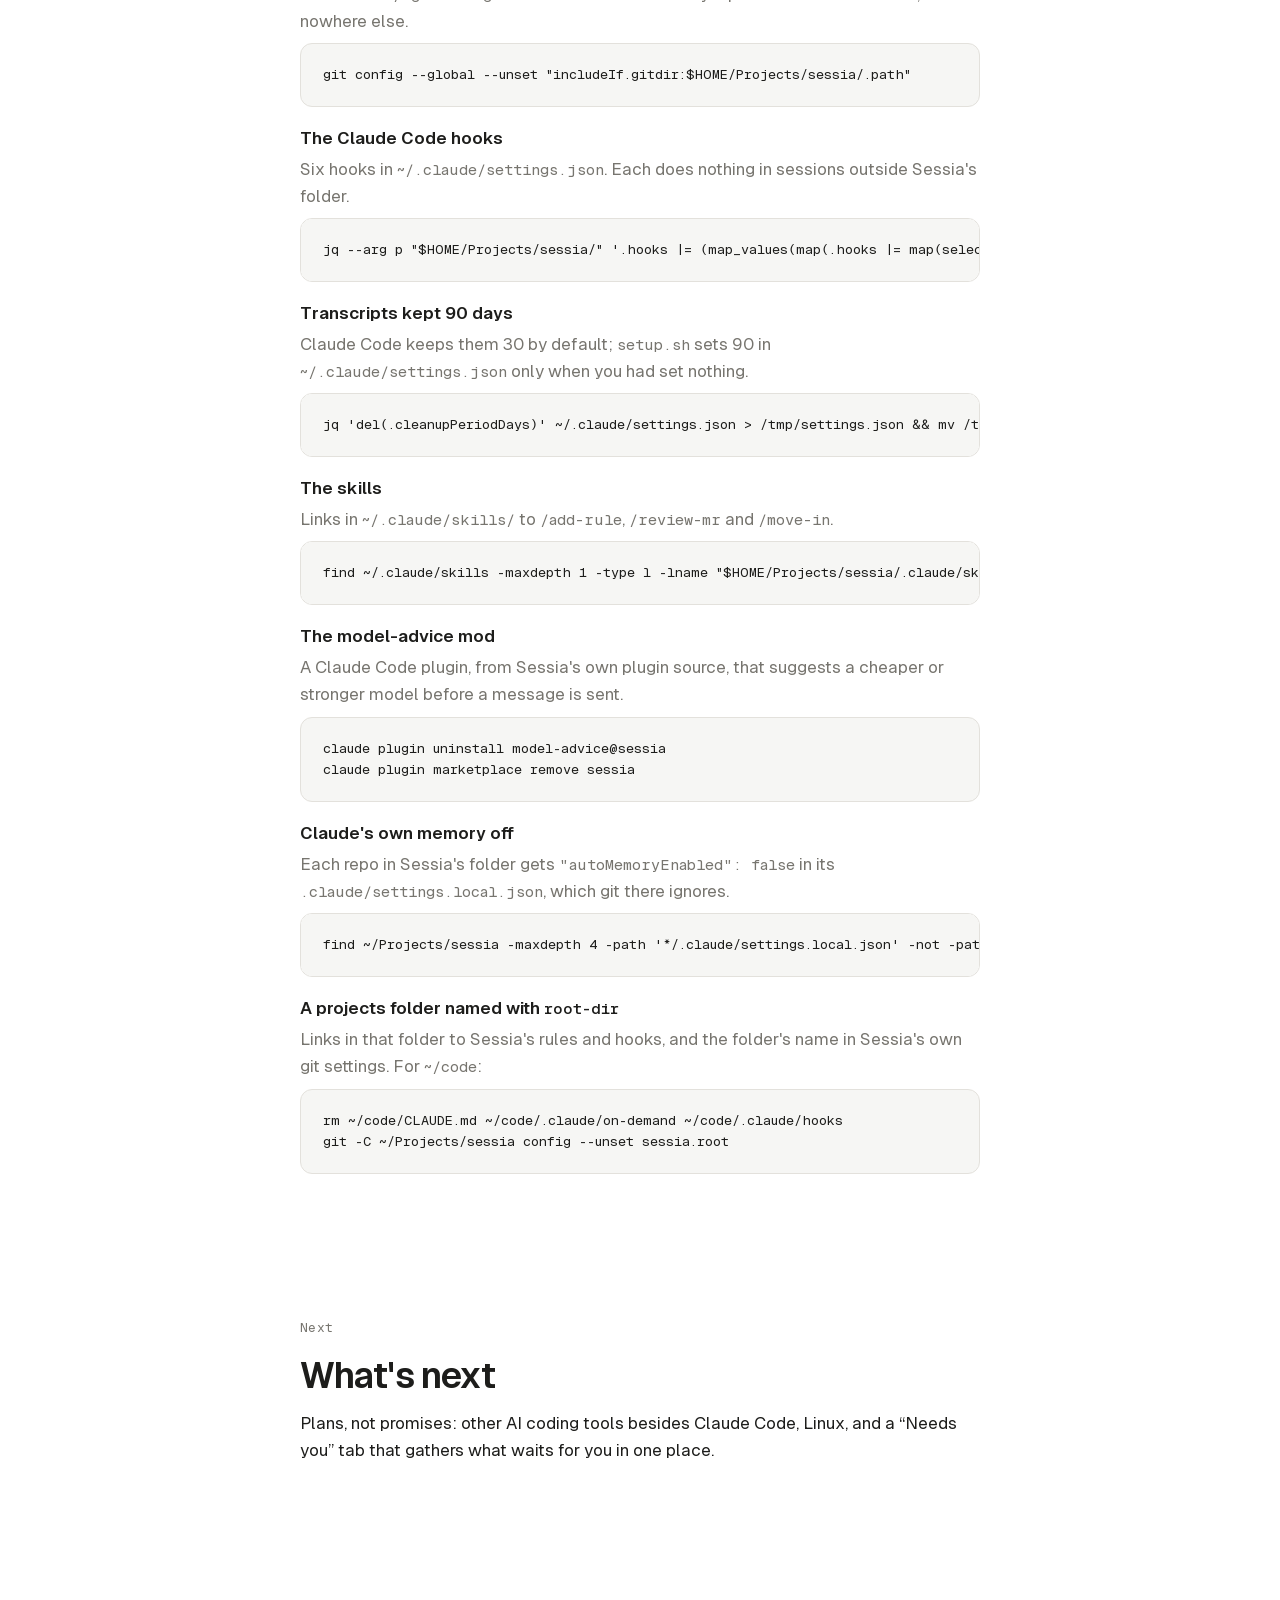
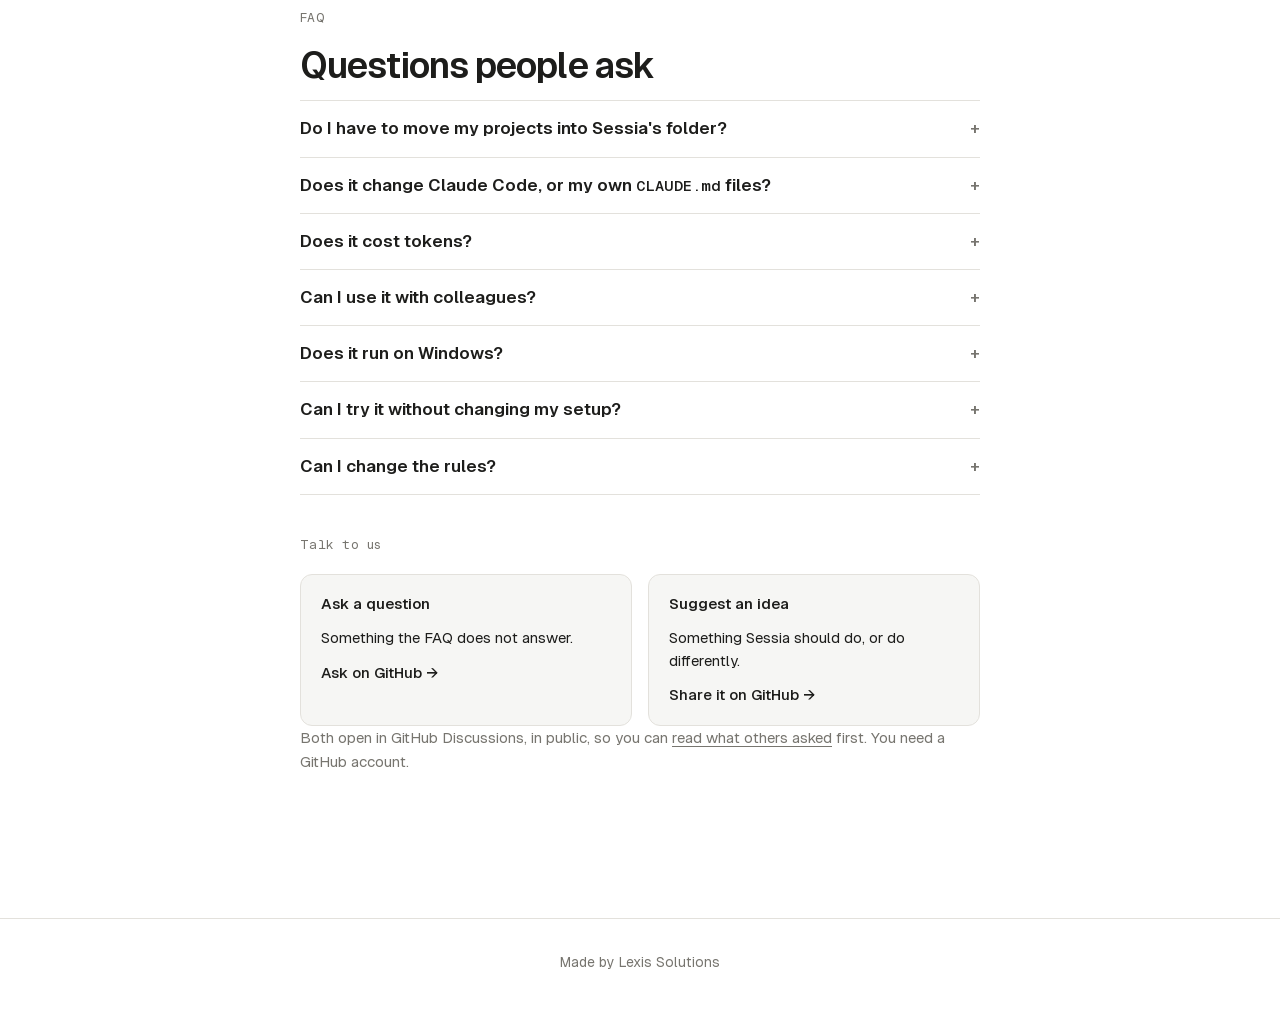
==== commit fa8700d4: "Site update (2938071)" ====
--- a/index.html
+++ b/index.html
@@ -419,6 +419,21 @@
       <p>Yes. <code>/add-rule</code> turns a sentence into a rule and puts it live, or you edit them yourself: they are plain Markdown in Sessia's folder.<span data-released> Fork it if your way differs.</span></p>
     </details>
   </div>
+
+  <p class="label sub">Talk to us</p>
+  <div class="cards">
+    <div class="now">
+      <p class="title">Ask a question</p>
+      <p>Something the FAQ does not answer.</p>
+      <p><a class="more" data-discuss="new?category=q-a">Ask on GitHub →</a></p>
+    </div>
+    <div class="now">
+      <p class="title">Suggest an idea</p>
+      <p>Something Sessia should do, or do differently.</p>
+      <p><a class="more" data-discuss="new?category=ideas">Share it on GitHub →</a></p>
+    </div>
+  </div>
+  <p class="aside">Both open in GitHub Discussions, in public, so you can <a data-discuss>read what others asked</a> first. You need a GitHub account.</p>
 </section>
 
 </main>
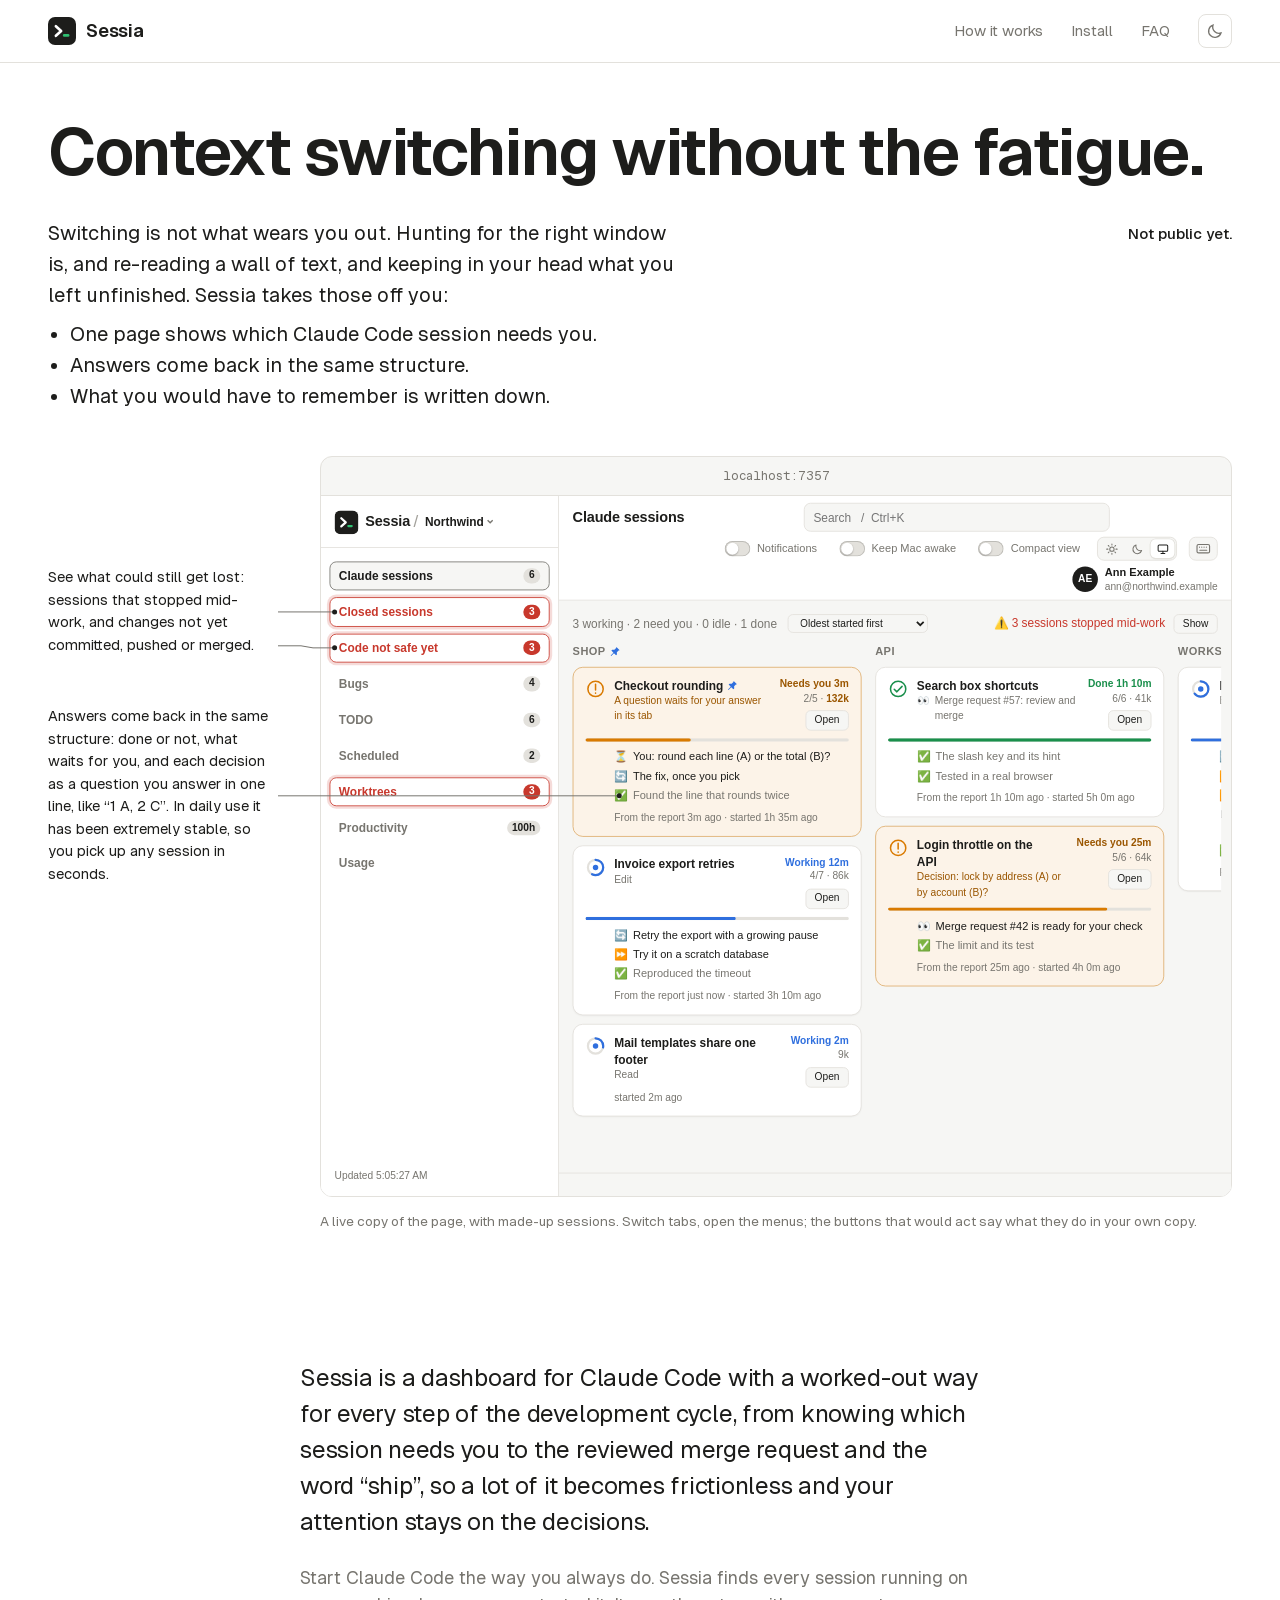
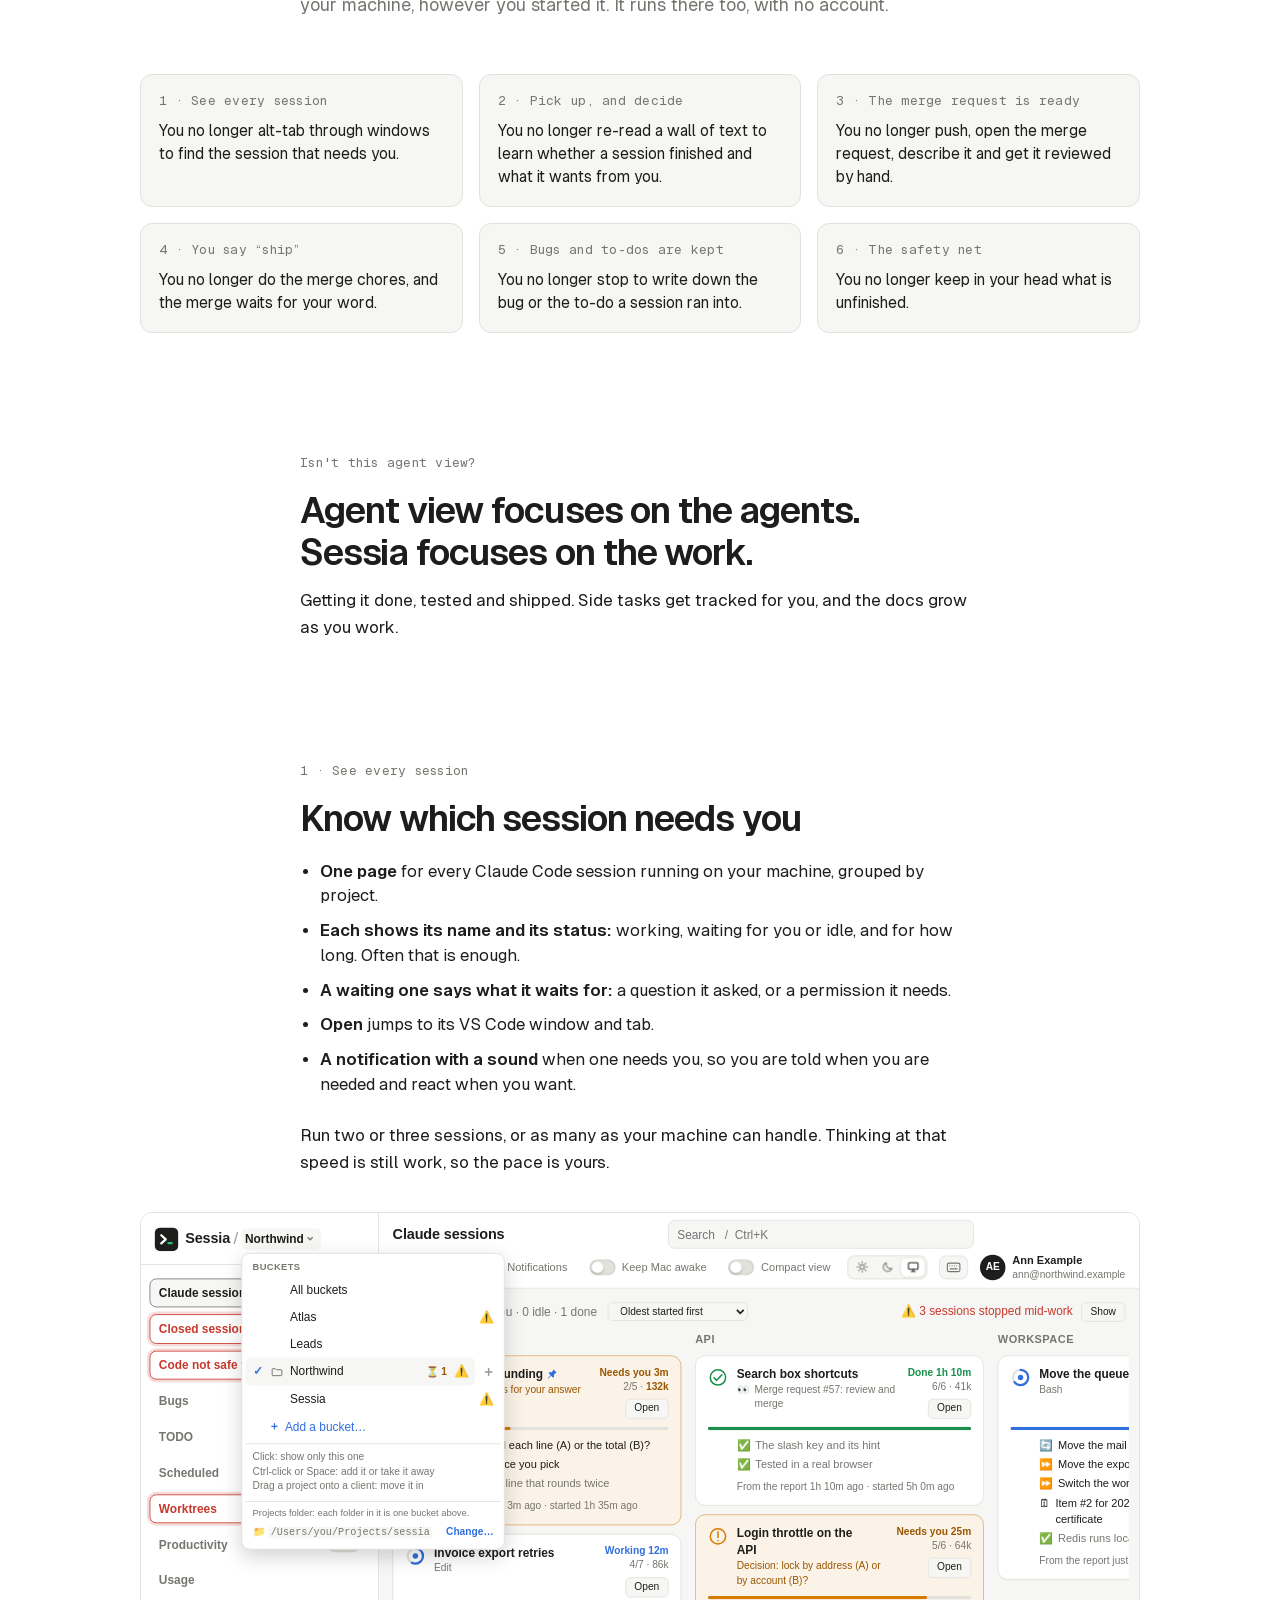
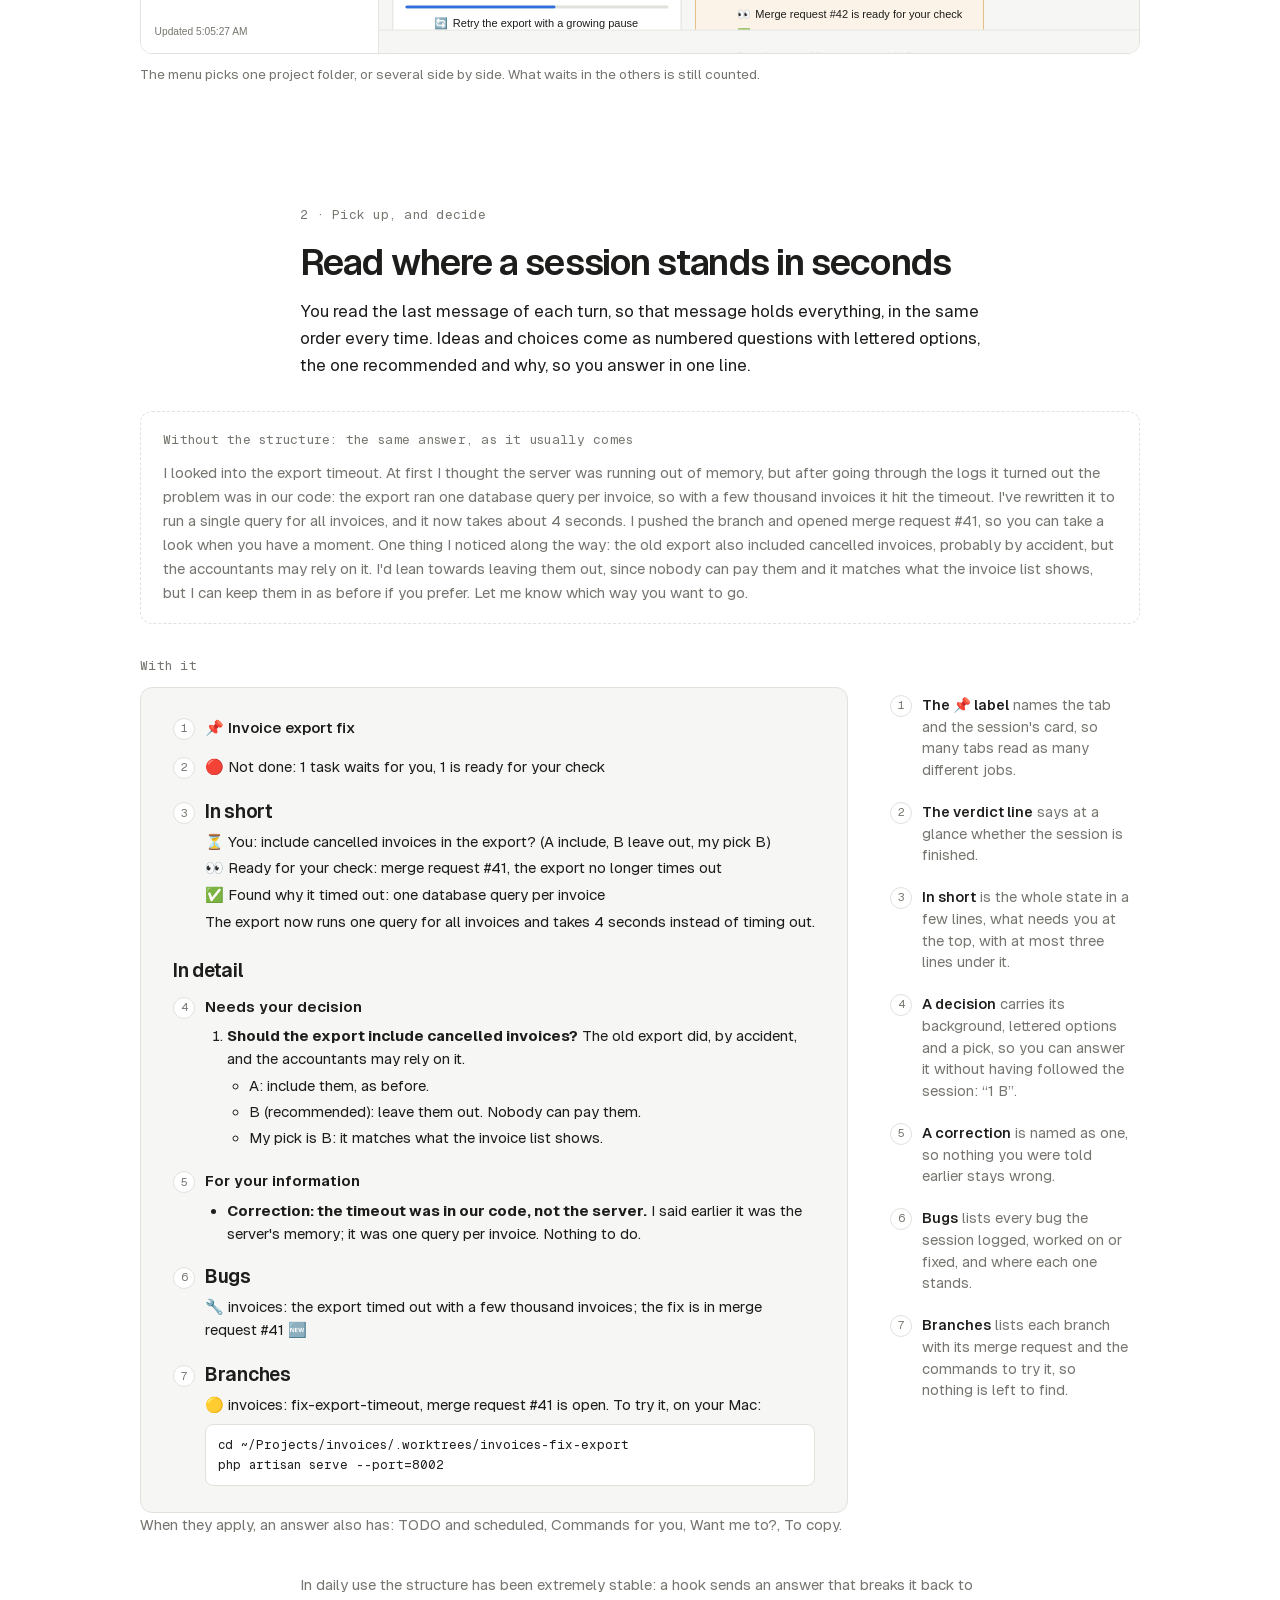
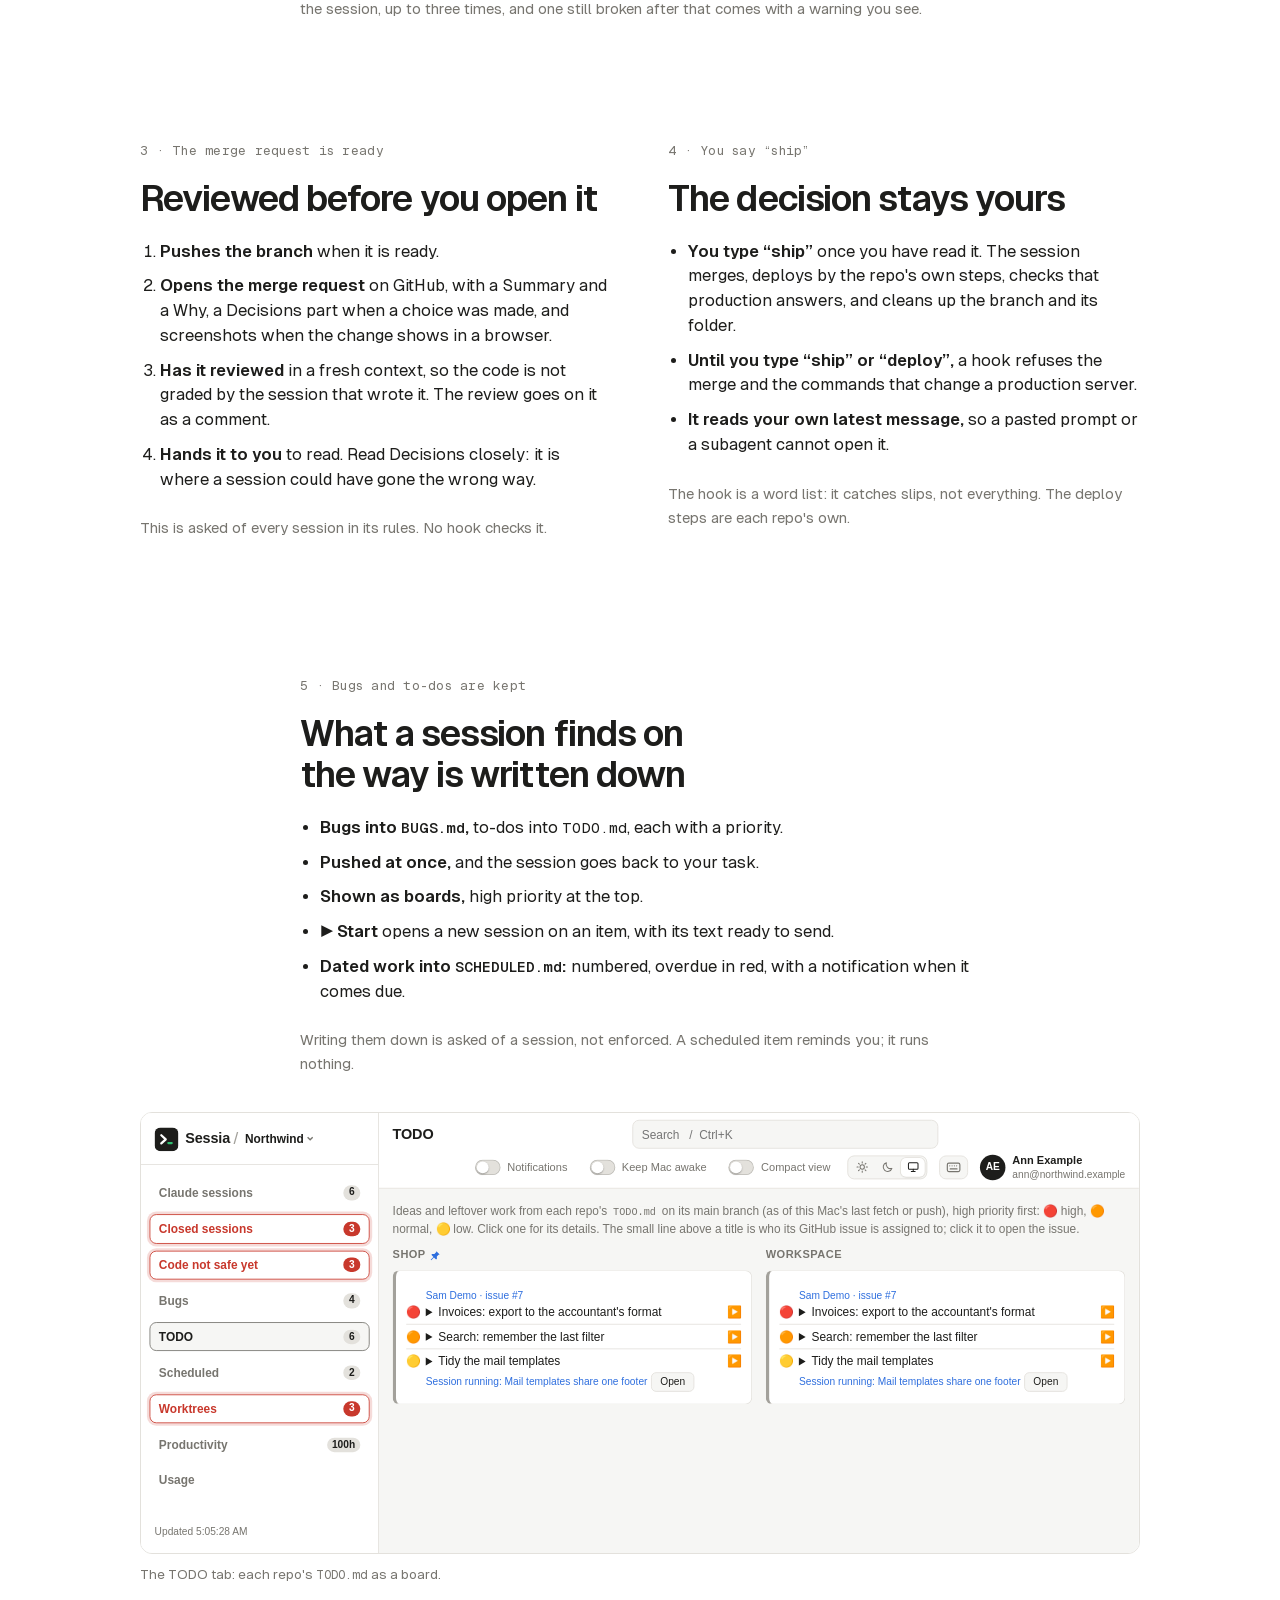
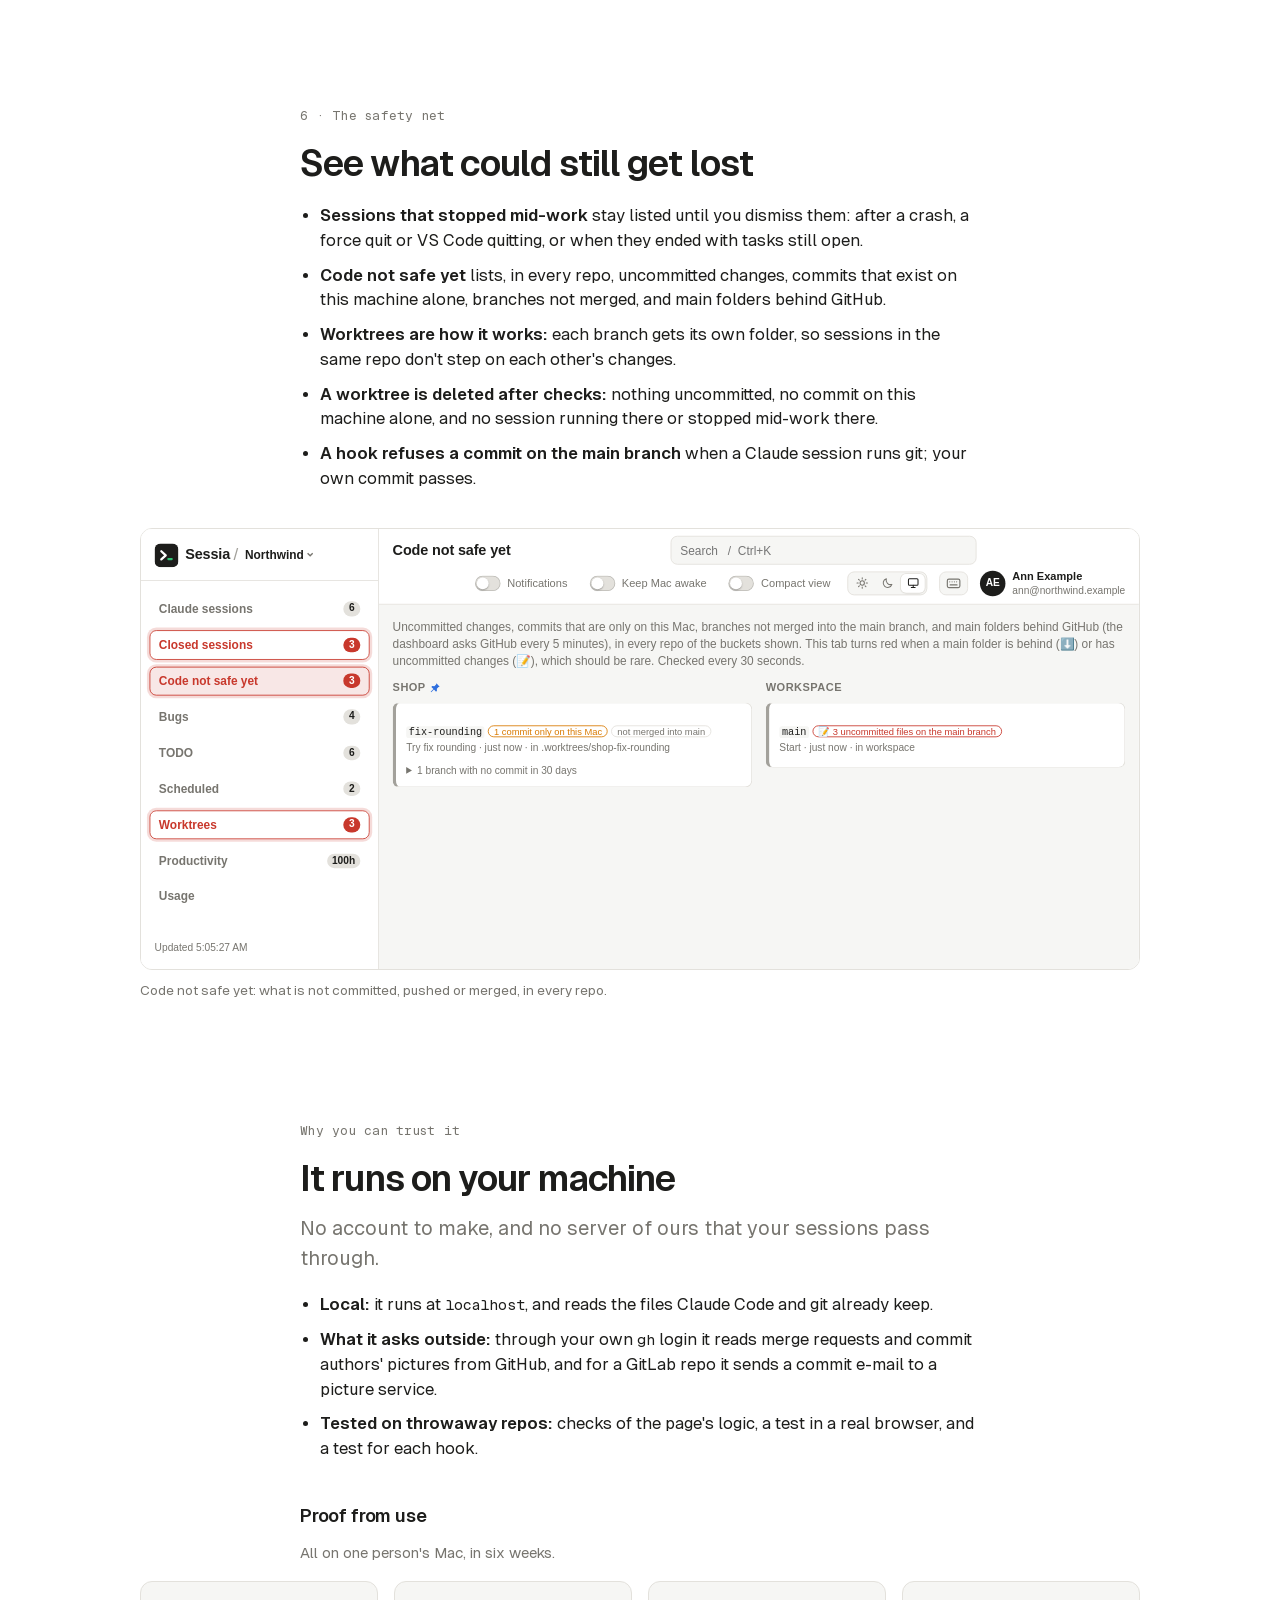
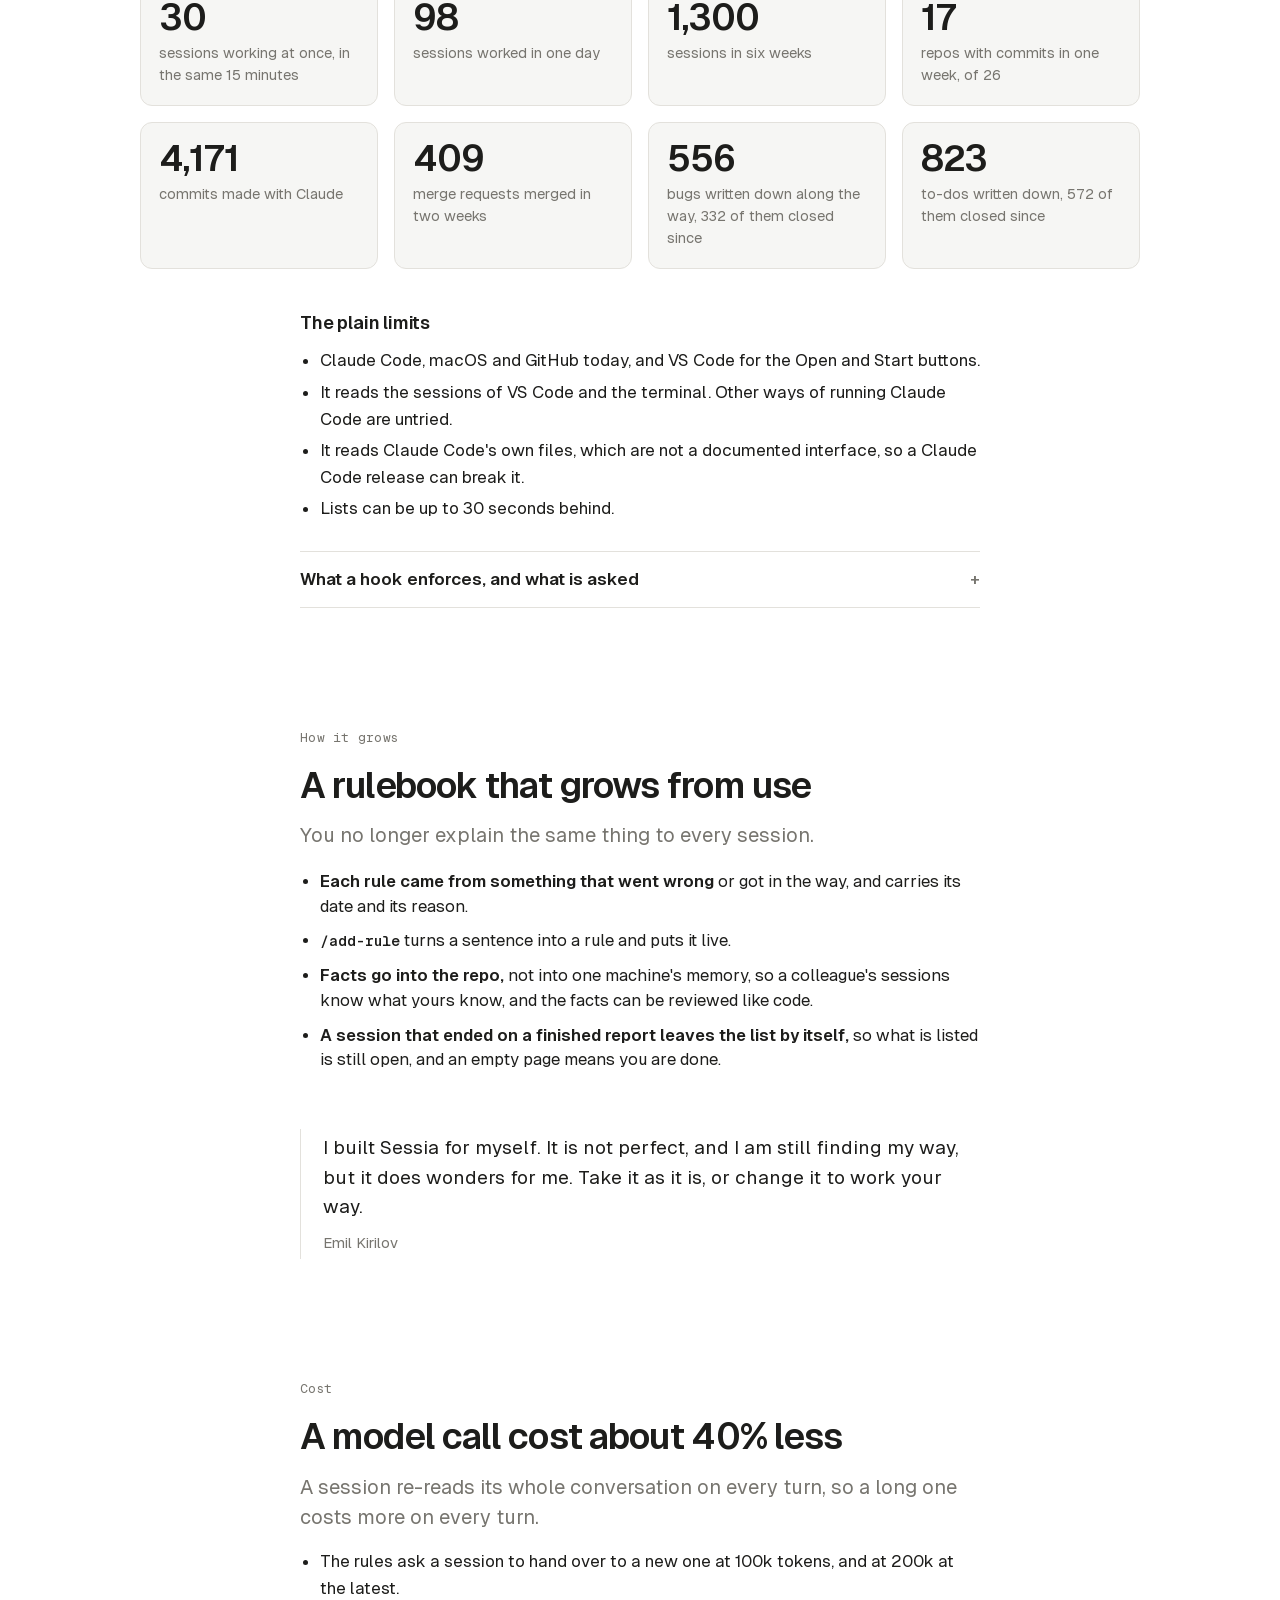
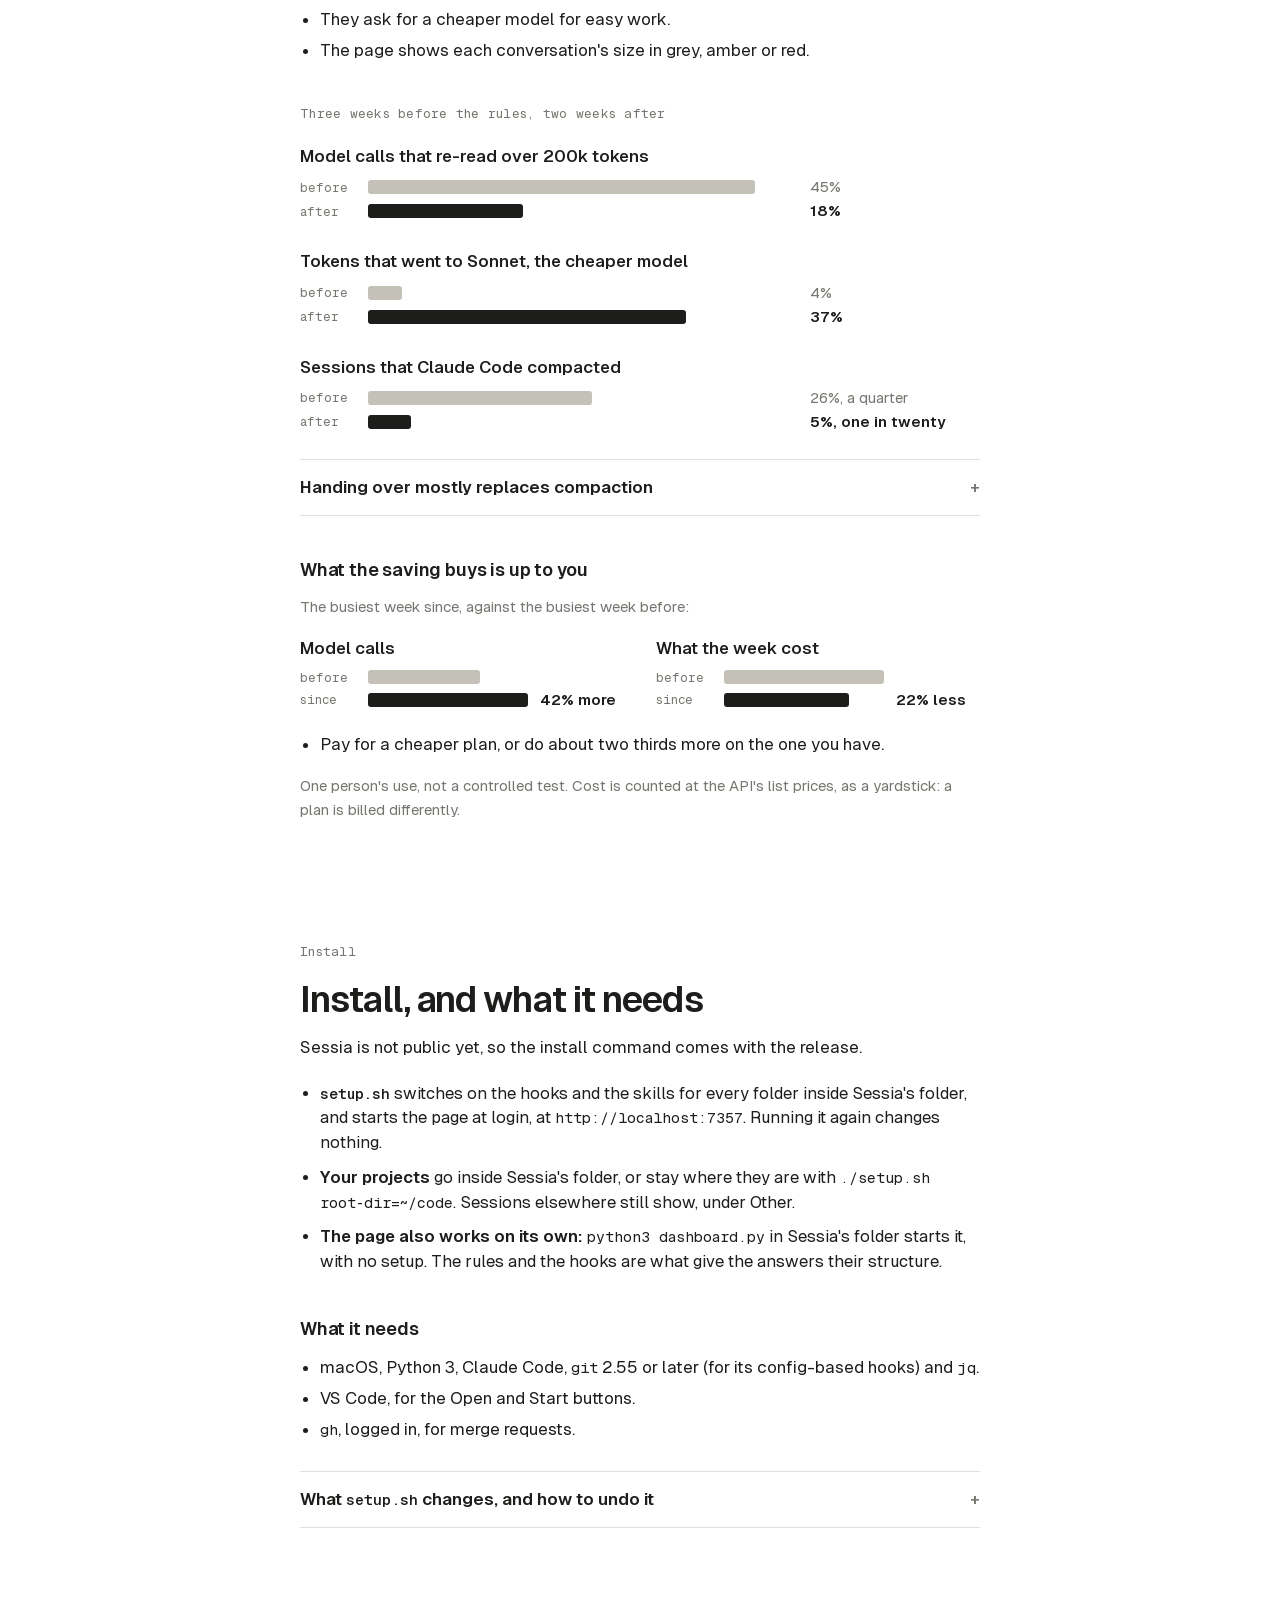
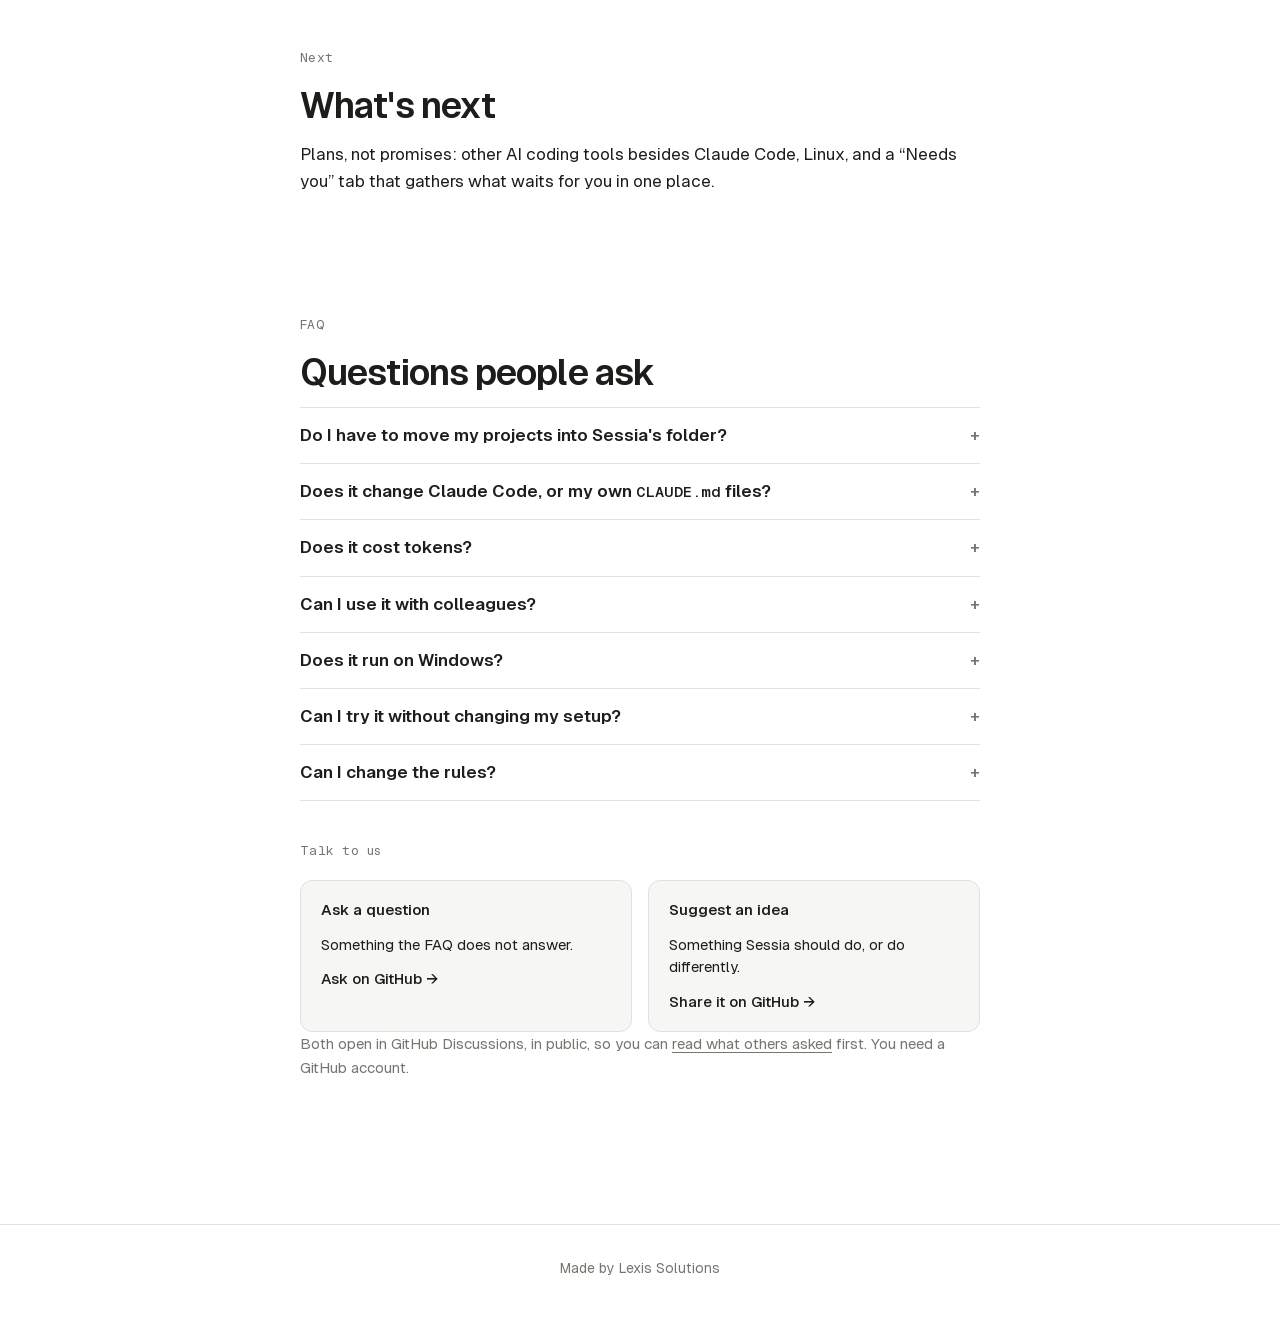
==== commit 7d500cf8: "Site update (cb4173d)" ====
--- a/index.html
+++ b/index.html
@@ -43,7 +43,14 @@
 <section class="hero">
   <h1>Context switching without the fatigue.</h1>
   <div class="under">
-    <p class="lede">Switching is not what wears you out. Hunting for the right window is, and re-reading a wall of text, and keeping in your head what you left unfinished. Sessia takes those off you: one page shows which Claude Code session needs you, answers come back in the same structure, and what you would have to remember is written down.</p>
+    <div class="lede">
+      <p>Switching is not what wears you out. Hunting for the right window is, and re-reading a wall of text, and keeping in your head what you left unfinished. Sessia takes those off you:</p>
+      <ul>
+        <li>One page shows which Claude Code session needs you.</li>
+        <li>Answers come back in the same structure.</li>
+        <li>What you would have to remember is written down.</li>
+      </ul>
+    </div>
     <div class="act buttons">
       <button type="button" class="pill" data-released data-copy-clone aria-label="Copy the install command"><span aria-hidden="true">$</span> <code data-clone></code></button>
       <a class="more" data-github data-released>View on GitHub →</a>
@@ -68,6 +75,14 @@
 <section class="opening" id="how">
   <p>Sessia is a dashboard for Claude Code with a worked-out way for every step of the development cycle, from knowing which session needs you to the reviewed merge request and the word “ship”, so a lot of it becomes frictionless and your attention stays on the decisions.</p>
   <p class="practical">Start Claude Code the way you always do. Sessia finds every session running on your machine, however you started it. It runs there too, with no account.</p>
+  <ol class="day">
+    <li><a class="label" href="#see">1 · See every session</a>You no longer alt-tab through windows to find the session that needs you.</li>
+    <li><a class="label" href="#pick-up">2 · Pick up, and decide</a>You no longer re-read a wall of text to learn whether a session finished and what it wants from you.</li>
+    <li><a class="label" href="#merge-request">3 · The merge request is ready</a>You no longer push, open the merge request, describe it and get it reviewed by hand.</li>
+    <li><a class="label" href="#ship">4 · You say “ship”</a>You no longer do the merge chores, and the merge waits for your word.</li>
+    <li><a class="label" href="#backlog">5 · Bugs and to-dos are kept</a>You no longer stop to write down the bug or the to-do a session ran into.</li>
+    <li><a class="label" href="#safety-net">6 · The safety net</a>You no longer keep in your head what is unfinished.</li>
+  </ol>
 </section>
 
 <section class="part" id="agent-view">
@@ -76,11 +91,16 @@
   <p>Getting it done, tested and shipped. Side tasks get tracked for you, and the docs grow as you work.</p>
 </section>
 
-<section class="part">
+<section class="part" id="see">
   <p class="label">1 · See every session</p>
   <h2>Know which session needs you</h2>
-  <p class="off">You no longer alt-tab through windows to find the session that needs you.</p>
-  <p>Every Claude Code session running on your machine is on one page, grouped by project. Each shows its name and whether it is working, waiting for you or idle, and for how long; often the name and the status are enough. A waiting one says what it waits for: a question it asked, or a permission it needs. Open jumps to its VS Code window and tab. When one needs you, a notification comes with a sound, so you are told when you are needed and react when you want.</p>
+  <ul class="parts glance">
+    <li><b>One page</b> for every Claude Code session running on your machine, grouped by project.</li>
+    <li><b>Each shows its name and its status:</b> working, waiting for you or idle, and for how long. Often that is enough.</li>
+    <li><b>A waiting one says what it waits for:</b> a question it asked, or a permission it needs.</li>
+    <li><b>Open</b> jumps to its VS Code window and tab.</li>
+    <li><b>A notification with a sound</b> when one needs you, so you are told when you are needed and react when you want.</li>
+  </ul>
   <p>Run two or three sessions, or as many as your machine can handle. Thinking at that speed is still work, so the pace is yours.</p>
   <figure class="shot">
     <div class="window"><div class="viewport"><iframe src="live/?tab=running&amp;menu" title="A live copy of Sessia's page with the project menu open: each project with what waits in it" loading="lazy"></iframe></div></div>
@@ -88,11 +108,10 @@
   </figure>
 </section>
 
-<section class="part">
+<section class="part" id="pick-up">
   <p class="label">2 · Pick up, and decide</p>
   <h2>Read where a session stands in seconds</h2>
-  <p class="off">You no longer re-read a wall of text to learn whether a session finished and what it wants from you.</p>
-  <p>You read the last message of each turn, so that message holds everything, in the same order every time: a label that names the tab, one line that says done or not, one line per task with what needs you at the top, and the details split into what you must decide and what is for your information. Ideas and choices come as numbered questions with lettered options, the one recommended and why, so you answer in one line. In daily use the structure has been extremely stable, and a hook sends an answer that breaks it back to the session, today once.</p>
+  <p>You read the last message of each turn, so that message holds everything, in the same order every time. Ideas and choices come as numbered questions with lettered options, the one recommended and why, so you answer in one line.</p>
   <div class="before">
     <p class="label">Without the structure: the same answer, as it usually comes</p>
     <p>I looked into the export timeout. At first I thought the server was running out of memory, but after going through the logs it turned out the problem was in our code: the export ran one database query per invoice, so with a few thousand invoices it hit the timeout. I've rewritten it to run a single query for all invoices, and it now takes about 4 seconds. I pushed the branch and opened merge request #41, so you can take a look when you have a moment. One thing I noticed along the way: the old export also included cancelled invoices, probably by accident, but the accountants may rely on it. I'd lean towards leaving them out, since nobody can pay them and it matches what the invoice list shows, but I can keep them in as before if you prefer. Let me know which way you want to go.</p>
@@ -154,68 +173,76 @@
       <li data-k="7"><span class="n">7</span><span><b>Branches</b> lists each branch with its merge request and the commands to try it, so nothing is left to find.</span></li>
     </ol>
   </div>
-</section>
-
-<section class="part">
+  <p class="aside">In daily use the structure has been extremely stable: a hook sends an answer that breaks it back to the session, up to three times, and one still broken after that comes with a warning you see.</p>
+</section>
+
+<div class="pair">
+<section class="part" id="merge-request">
   <p class="label">3 · The merge request is ready</p>
   <h2>Reviewed before you open it</h2>
-  <p class="off">You no longer push, open the merge request, describe it and get it reviewed by hand.</p>
-  <p>When a branch is ready, the session pushes it, opens the merge request on GitHub and has it reviewed in a fresh context, so the code is not graded by the session that wrote it. The review goes on the merge request as a comment. The description has a Summary and a Why, a Decisions part when a choice was made, and screenshots when the change shows in a browser. Read Decisions closely: it is where a session could have gone the wrong way.</p>
   <ol class="parts glance">
     <li><b>Pushes the branch</b> when it is ready.</li>
-    <li><b>Opens the merge request</b> on GitHub, with a Summary, a Why, the Decisions and screenshots.</li>
-    <li><b>Has it reviewed</b> in a fresh context, and the review goes on it as a comment.</li>
-    <li><b>Hands it to you</b> to read, Decisions first.</li>
+    <li><b>Opens the merge request</b> on GitHub, with a Summary and a Why, a Decisions part when a choice was made, and screenshots when the change shows in a browser.</li>
+    <li><b>Has it reviewed</b> in a fresh context, so the code is not graded by the session that wrote it. The review goes on it as a comment.</li>
+    <li><b>Hands it to you</b> to read. Read Decisions closely: it is where a session could have gone the wrong way.</li>
   </ol>
   <p class="aside">This is asked of every session in its rules. No hook checks it.</p>
 </section>
 
-<section class="part">
+<section class="part" id="ship">
   <p class="label">4 · You say “ship”</p>
   <h2>The decision stays yours</h2>
-  <p class="off">You no longer do the merge chores, and the merge waits for your word.</p>
-  <p>Once you have read it, you type “ship”. The session merges, deploys by the repo's own steps, checks that production answers, and cleans up the branch and its folder. Until you type “ship” or “deploy”, a hook refuses the merge and the commands that change a production server. It reads your own latest message, so a pasted prompt or a subagent cannot open it.</p>
+  <ul class="parts glance">
+    <li><b>You type “ship”</b> once you have read it. The session merges, deploys by the repo's own steps, checks that production answers, and cleans up the branch and its folder.</li>
+    <li><b>Until you type “ship” or “deploy”,</b> a hook refuses the merge and the commands that change a production server.</li>
+    <li><b>It reads your own latest message,</b> so a pasted prompt or a subagent cannot open it.</li>
+  </ul>
   <p class="aside">The hook is a word list: it catches slips, not everything. The deploy steps are each repo's own.</p>
 </section>
-
-<section class="part">
+</div>
+
+<section class="part" id="backlog">
   <p class="label">5 · Bugs and to-dos are kept</p>
   <h2>What a session finds on the way is written down</h2>
-  <p class="off">You no longer stop to write down the bug or the to-do a session ran into.</p>
-  <div class="beside">
   <ul class="parts glance">
     <li><b>Bugs into <code>BUGS.md</code>,</b> to-dos into <code>TODO.md</code>, each with a priority.</li>
     <li><b>Pushed at once,</b> and the session goes back to your task.</li>
     <li><b>Shown as boards,</b> high priority at the top.</li>
-    <li><b>▶️ Start</b> opens a new session on an item.</li>
-    <li><b>Dated work into <code>SCHEDULED.md</code>,</b> overdue in red, with a notification.</li>
-  </ul>
-  <p>When a session finds a bug or a to-do while it works on your task, it writes it into the repo's <code>BUGS.md</code> or <code>TODO.md</code> with a priority, pushes it, and goes back to your task. The page shows those files as boards, high priority at the top, and ▶️ Start opens a new session on an item with its text ready to send. This is asked of a session, not enforced.</p>
-  <p>Work due on a set date goes into <code>SCHEDULED.md</code>: numbered and dated, overdue in red, with a notification when it comes due. It reminds you; it runs nothing.</p>
-  </div>
+    <li><b>▶️ Start</b> opens a new session on an item, with its text ready to send.</li>
+    <li><b>Dated work into <code>SCHEDULED.md</code>:</b> numbered, overdue in red, with a notification when it comes due.</li>
+  </ul>
+  <p class="aside">Writing them down is asked of a session, not enforced. A scheduled item reminds you; it runs nothing.</p>
   <figure class="shot">
     <div class="window"><div class="viewport"><iframe src="live/?tab=todo" title="A live copy of Sessia's TODO tab: each repo's TODO.md as a board, high priority at the top" loading="lazy"></iframe></div></div>
     <figcaption>The TODO tab: each repo's <code>TODO.md</code> as a board.</figcaption>
   </figure>
 </section>
 
-<section class="part">
+<section class="part" id="safety-net">
   <p class="label">6 · The safety net</p>
   <h2>See what could still get lost</h2>
-  <p class="off">You no longer keep in your head what is unfinished.</p>
-  <p>Sessions that stopped mid-work, after a crash, a force quit or VS Code quitting, stay listed until you dismiss them, and so do sessions that ended with tasks still open. Code not safe yet lists, in every repo, uncommitted changes, commits that exist on this machine alone, branches not merged, and main folders behind GitHub.</p>
-  <p>Worktrees are how it works: each branch gets its own folder, so sessions in the same repo don't step on each other's changes. A worktree is deleted after checks: nothing uncommitted, no commit on this machine alone, and no session running there or stopped mid-work there. A hook refuses a commit on the main branch when a Claude session runs git; your own commit passes.</p>
+  <ul class="parts glance">
+    <li><b>Sessions that stopped mid-work</b> stay listed until you dismiss them: after a crash, a force quit or VS Code quitting, or when they ended with tasks still open.</li>
+    <li><b>Code not safe yet</b> lists, in every repo, uncommitted changes, commits that exist on this machine alone, branches not merged, and main folders behind GitHub.</li>
+    <li><b>Worktrees are how it works:</b> each branch gets its own folder, so sessions in the same repo don't step on each other's changes.</li>
+    <li><b>A worktree is deleted after checks:</b> nothing uncommitted, no commit on this machine alone, and no session running there or stopped mid-work there.</li>
+    <li><b>A hook refuses a commit on the main branch</b> when a Claude session runs git; your own commit passes.</li>
+  </ul>
   <figure class="shot">
     <div class="window"><div class="viewport"><iframe src="live/?tab=code" title="A live copy of Sessia's Code not safe yet tab: uncommitted changes and branches not pushed or merged, per repo" loading="lazy"></iframe></div></div>
     <figcaption>Code not safe yet: what is not committed, pushed or merged, in every repo.</figcaption>
   </figure>
 </section>
 
-<section class="part">
-  <p class="label">7 · Why you can trust it</p>
+<section class="part" id="trust">
+  <p class="label">Why you can trust it</p>
   <h2>It runs on your machine</h2>
   <p class="off">No account to make, and no server of ours that your sessions pass through.</p>
-  <p>Sessia runs on your machine, at <code>localhost</code>, and reads the files Claude Code and git already keep. What it asks outside: through your own <code>gh</code> login it reads merge requests and commit authors' pictures from GitHub, and for a GitLab repo it sends a commit e-mail to a picture service. It is tested on throwaway repos: checks of the page's logic, a test in a real browser, and a test for each hook.</p>
+  <ul class="parts glance">
+    <li><b>Local:</b> it runs at <code>localhost</code>, and reads the files Claude Code and git already keep.</li>
+    <li><b>What it asks outside:</b> through your own <code>gh</code> login it reads merge requests and commit authors' pictures from GitHub, and for a GitLab repo it sends a commit e-mail to a picture service.</li>
+    <li><b>Tested on throwaway repos:</b> checks of the page's logic, a test in a real browser, and a test for each hook.</li>
+  </ul>
   <h3>Proof from use</h3>
   <p class="aside">All on one person's Mac, in six weeks.</p>
   <ul class="stats">
@@ -235,23 +262,31 @@
     <li>It reads Claude Code's own files, which are not a documented interface, so a Claude Code release can break it.</li>
     <li>Lists can be up to 30 seconds behind.</li>
   </ul>
-  <h3>What a hook enforces, and what is asked</h3>
+  <div class="faq fold">
+    <details>
+      <summary><span>What a hook enforces, and what is asked</span></summary>
   <dl class="honest">
     <dt>Enforced by a hook</dt>
-    <dd>No commit on the main branch, and no push to it except the docs a session keeps, when a Claude session runs git (your own commit passes). Merging, and commands that change a production server, after you type “ship” or “deploy” in your own latest message. A merge request is closed with a comment that says why. Claude's own memory stays off. The shape of an answer: the label, the verdict line, the status list, the decision format, a scheduled item with its number and date; a broken answer is sent back once, today.</dd>
+    <dd>No commit on the main branch, and no push to it except the docs a session keeps, when a Claude session runs git (your own commit passes). Merging, and commands that change a production server, after you type “ship” or “deploy” in your own latest message. A merge request is closed with a comment that says why. Claude's own memory stays off. The shape of an answer: the label, the verdict line, the status list, the decision format, a scheduled item with its number and date; a broken answer is sent back up to three times, then passes with a warning you see.</dd>
     <dt>Checked by a cheap model</dt>
     <dd>That an answer stands on its own, and answers each question you asked.</dd>
     <dt>Asked of a session</dt>
     <dd>Staying on your task, plain English, cutting nothing you need, a worktree for every branch, opening the merge request and running the review, a cheaper model by default and handing over at 100k and 200k tokens (a hook can advise, not switch), and handing big reads to a subagent.</dd>
   </dl>
-</section>
-
-<section class="part">
-  <p class="label">8 · How it grows</p>
+    </details>
+  </div>
+</section>
+
+<section class="part" id="grows">
+  <p class="label">How it grows</p>
   <h2>A rulebook that grows from use</h2>
   <p class="off">You no longer explain the same thing to every session.</p>
-  <p>Each rule came from something that went wrong or got in the way, and carries its date and its reason. <code>/add-rule</code> turns a sentence into a rule and puts it live. Facts go into the repo, not into one machine's memory, so a colleague's sessions know what yours know, and the facts can be reviewed like code.</p>
-  <p>A session that ended on a finished report leaves the list by itself, so what is listed is still open, and an empty page means you are done.</p>
+  <ul class="parts glance">
+    <li><b>Each rule came from something that went wrong</b> or got in the way, and carries its date and its reason.</li>
+    <li><b><code>/add-rule</code></b> turns a sentence into a rule and puts it live.</li>
+    <li><b>Facts go into the repo,</b> not into one machine's memory, so a colleague's sessions know what yours know, and the facts can be reviewed like code.</li>
+    <li><b>A session that ended on a finished report leaves the list by itself,</b> so what is listed is still open, and an empty page means you are done.</li>
+  </ul>
   <blockquote class="personal">
     <p>I built Sessia for myself. It is not perfect, and I am still finding my way, but it does wonders for me. Take it as it is, or change it to work your way.</p>
     <footer>Emil Kirilov</footer>
@@ -259,7 +294,7 @@
 </section>
 
 <section class="part" id="cost">
-  <p class="label">9 · Cost</p>
+  <p class="label">Cost</p>
   <h2>A model call cost about 40% less</h2>
   <p class="off">A session re-reads its whole conversation on every turn, so a long one costs more on every turn.</p>
   <ul class="plain">
@@ -293,7 +328,9 @@
     </div>
   </div>
 
-  <h3>Handing over mostly replaces compaction</h3>
+  <div class="faq fold">
+    <details>
+      <summary><span>Handing over mostly replaces compaction</span></summary>
   <div class="cards">
     <div>
       <p class="label">Compaction</p>
@@ -305,6 +342,8 @@
       <p>A prompt the session writes on purpose, with what the next session needs. You can read it.</p>
       <p><span>almost none →</span> <b>44% of sessions</b></p>
     </div>
+  </div>
+    </details>
   </div>
 
   <h3>What the saving buys is up to you</h3>
@@ -338,15 +377,20 @@
   <pre class="steps" data-released><code>cd ~/Projects
 <button type="button" class="copy-line" data-copy-clone aria-label="Copy the git clone command"><span data-clone-to></span></button>
 cd sessia &amp;&amp; ./setup.sh</code></pre>
-  <p><code>setup.sh</code> switches on the hooks and the skills for every folder inside Sessia's folder, and starts the page at login, at <code>http://localhost:7357</code>. Running it again changes nothing. Keep your projects inside Sessia's folder, or keep them where they are with <code>./setup.sh root-dir=~/code</code>: the rules and hooks act in the projects folder, and its folders make the page's menu. Sessions elsewhere still show, under Other.</p>
-  <p>The page also works on its own: <code>python3 dashboard.py</code> in Sessia's folder starts it, with no setup. The rules and the hooks are what give the answers their structure.</p>
+  <ul class="parts glance">
+    <li><b><code>setup.sh</code></b> switches on the hooks and the skills for every folder inside Sessia's folder, and starts the page at login, at <code>http://localhost:7357</code>. Running it again changes nothing.</li>
+    <li><b>Your projects</b> go inside Sessia's folder, or stay where they are with <code>./setup.sh root-dir=~/code</code>. Sessions elsewhere still show, under Other.</li>
+    <li><b>The page also works on its own:</b> <code>python3 dashboard.py</code> in Sessia's folder starts it, with no setup. The rules and the hooks are what give the answers their structure.</li>
+  </ul>
   <h3>What it needs</h3>
   <ul class="plain">
     <li>macOS, Python 3, Claude Code, <code>git</code> 2.55 or later (for its config-based hooks) and <code>jq</code>.</li>
     <li>VS Code, for the Open and Start buttons.</li>
     <li><code>gh</code>, logged in, for merge requests.</li>
   </ul>
-  <h3>What <code>setup.sh</code> changes, and how to undo it</h3>
+  <div class="faq fold">
+    <details>
+      <summary><span>What <code>setup.sh</code> changes, and how to undo it</span></summary>
   <p>Each change, with the command that takes it back, for Sessia in <code>~/Projects/sessia</code>. If you named another projects folder with <code>root-dir</code>, put that folder in place of <code>~/Projects/sessia</code> in the git hooks' line and in Claude's memory line. Everything else it writes stays inside Sessia's folder.</p>
   <dl class="honest undo">
     <dt>The page starts at login</dt>
@@ -378,6 +422,8 @@
       <pre><code>rm ~/code/CLAUDE.md ~/code/.claude/on-demand ~/code/.claude/hooks
 git -C ~/Projects/sessia config --unset sessia.root</code></pre></dd>
   </dl>
+    </details>
+  </div>
 </section>
 
 <section class="part">
--- a/style.css
+++ b/style.css
@@ -8,7 +8,7 @@
   color-scheme: light;
   --bg: #ffffff; --text: #1d1d1b; --muted: #77756f; --line: #e3e1dc; --raise: #f6f6f4;
   --pill: #1d1d1b; --pill-text: #ecebe7; --before: #c4c1b9;
-  --gutter: 48px; --wide: 1344px; --column: 680px;
+  --gutter: 48px; --wide: 1344px; --column: 680px; --gap: 120px;
 }
 @media (prefers-color-scheme: dark) {
   :root:not([data-theme="light"]) {
@@ -75,6 +75,8 @@
 }
 .under { display: flex; justify-content: space-between; align-items: flex-start; gap: 48px; margin-top: 32px; }
 .lede { max-width: 640px; margin: 0; font-size: 20px; line-height: 1.55; }
+.lede p { margin: 0 0 8px; }
+.lede ul { margin: 0; padding-left: 22px; }
 .act { flex: 0 1 auto; padding-top: 4px; }
 .buttons { display: flex; flex-wrap: wrap; align-items: center; gap: 12px 20px; }
 .pill {
@@ -116,7 +118,16 @@
 .opening { max-width: var(--column); margin: 128px auto 0; }
 .opening p { margin: 0; font-size: 24px; line-height: 1.5; letter-spacing: -.01em; }
 .opening .practical { margin-top: 24px; font-size: 18px; letter-spacing: 0; }
-.part { max-width: var(--column); margin: 144px auto 0; }
+/* The six steps at a glance, as wide as the shots. Each card holds what its step takes off you, and is a link to it. */
+.day { list-style: none; margin: 56px calc((var(--column) - 1000px) / 2) 0; padding: 0; display: grid; grid-template-columns: repeat(3, minmax(0, 1fr)); gap: 16px; }
+.day li { position: relative; padding: 16px 18px 18px; border: 1px solid var(--line); border-radius: 12px; background: var(--raise); font-size: 15.5px; line-height: 1.5; }
+.day li:hover { border-color: var(--muted); }
+.day a { display: block; margin-bottom: 8px; text-decoration: none; }
+.day a::after { content: ""; position: absolute; inset: 0; border-radius: 12px; }
+.part { max-width: var(--column); margin: var(--gap) auto 0; }
+/* Steps 3 and 4 side by side, as wide as the shots. */
+.pair { display: grid; grid-template-columns: repeat(2, minmax(0, 1fr)); gap: 0 56px; max-width: 1000px; margin: var(--gap) auto 0; }
+.pair .part { margin: 0; }
 .label { margin: 0 0 14px; font-size: 13px; color: var(--muted); letter-spacing: .02em; }
 h2 { margin: 0 0 14px; font-size: 36px; line-height: 1.15; font-weight: 620; letter-spacing: -.025em; text-wrap: balance; }
 h3 { margin: 40px 0 10px; font-size: 18px; font-weight: 600; letter-spacing: -.01em; }
@@ -162,15 +173,10 @@
 .answer:has([data-k="4"]:hover) [data-k="4"], .answer:has([data-k="5"]:hover) [data-k="5"], .answer:has([data-k="6"]:hover) [data-k="6"],
 .answer:has([data-k="7"]:hover) [data-k="7"] { opacity: 1; color: var(--text); background: color-mix(in srgb, var(--text) 8%, transparent); }
 .answer [data-k]:hover > .n { border-color: var(--text); color: var(--text); }
-/* A section's points at a glance: under its text (section 3), or beside it on a wide screen and above it on a narrower one (section 5). */
-.glance { margin: 24px 0; }
-.glance li { margin-bottom: 8px; }
-/* The list sits in the right margin as a grid column, so the live copy below starts under the longer of the two. */
-@media (min-width: 1400px) {  /* where the margin beside the column is wide enough */
-  .beside { display: grid; grid-template-columns: var(--column) 260px; grid-template-rows: auto 1fr; column-gap: 48px; margin-right: -308px; align-items: start; }
-  .beside > .glance { grid-column: 2; grid-row: 1 / span 2; margin: 4px 0 0; }
-  .beside > p { grid-column: 1; }
-}
+/* A section's points, as a list: each starts with a few bold words, so the bold alone can be read down the page. */
+.glance { margin: 20px 0 24px; font-size: 16.5px; color: var(--text); }
+.glance b { font-weight: 620; }
+.glance li { margin-bottom: 10px; }
 .steps { margin: 8px 0 20px; }
 
 /* Section 2: the same answer without the structure, above the example with it, as wide as the example. */
@@ -190,6 +196,12 @@
 .faq summary::after { content: "+"; font-family: "Geist Mono", ui-monospace, monospace; color: var(--muted); }
 .faq details[open] summary::after { content: "−"; }
 .faq details p { margin: 0 0 16px; color: var(--muted); }
+/* Detail that most visitors skip, folded like a question of the FAQ: the honest list, the compaction cards, the undo list. */
+.fold { margin-top: 28px; }
+.fold .honest, .fold .cards { margin-bottom: 20px; }
+.fold dt:first-child { margin-top: 0; }
+.fold .now p { color: inherit; }  /* the hand-over card keeps its text colour inside a fold */
+.answer + .aside { margin-top: 20px; }
 .undo dd { overflow-wrap: anywhere; }
 .undo pre { margin-top: 8px; color: var(--text); }
 
@@ -240,7 +252,10 @@
 
 /* Narrower screens: the shots and the example fit the column; the notes go above the live copy, without lines. */
 @media (max-width: 1100px) {
-  .shot, .answer, .before, .part .with, .stats { margin-left: 0; margin-right: 0; }
+  .shot, .answer, .before, .part .with, .stats, .day { margin-left: 0; margin-right: 0; }
+  .day { grid-template-columns: repeat(2, minmax(0, 1fr)); }
+  .pair { display: block; max-width: none; margin: 0; }
+  .pair .part { margin: var(--gap) auto 0; }
   .answer { grid-template-columns: 1fr; }
 }
 @media (max-width: 1000px) {
@@ -253,7 +268,7 @@
   .caption { margin-left: 0; }
 }
 @media (max-width: 640px) {
-  :root { --gutter: 16px; }
+  :root { --gutter: 16px; --gap: 96px; }
   body { font-size: 16px; }
   .bar nav { gap: 16px; }
   .bar nav a[href="#how"] { display: none; }
@@ -263,12 +278,11 @@
   .notes { grid-template-columns: 1fr; }
   .opening { margin-top: 88px; }
   .opening p { font-size: 20px; }
-  .part { margin-top: 104px; }
   h2 { font-size: 28px; }
   .off { font-size: 18px; }
   .stats { grid-template-columns: repeat(2, minmax(0, 1fr)); gap: 12px; }
   .stats li { padding: 14px 14px 16px; }
   .stats b { font-size: 30px; }
   .bars { --value: 108px; }
-  .charts.two, .cards { grid-template-columns: 1fr; }
-}
+  .charts.two, .cards, .day { grid-template-columns: 1fr; }
+}
